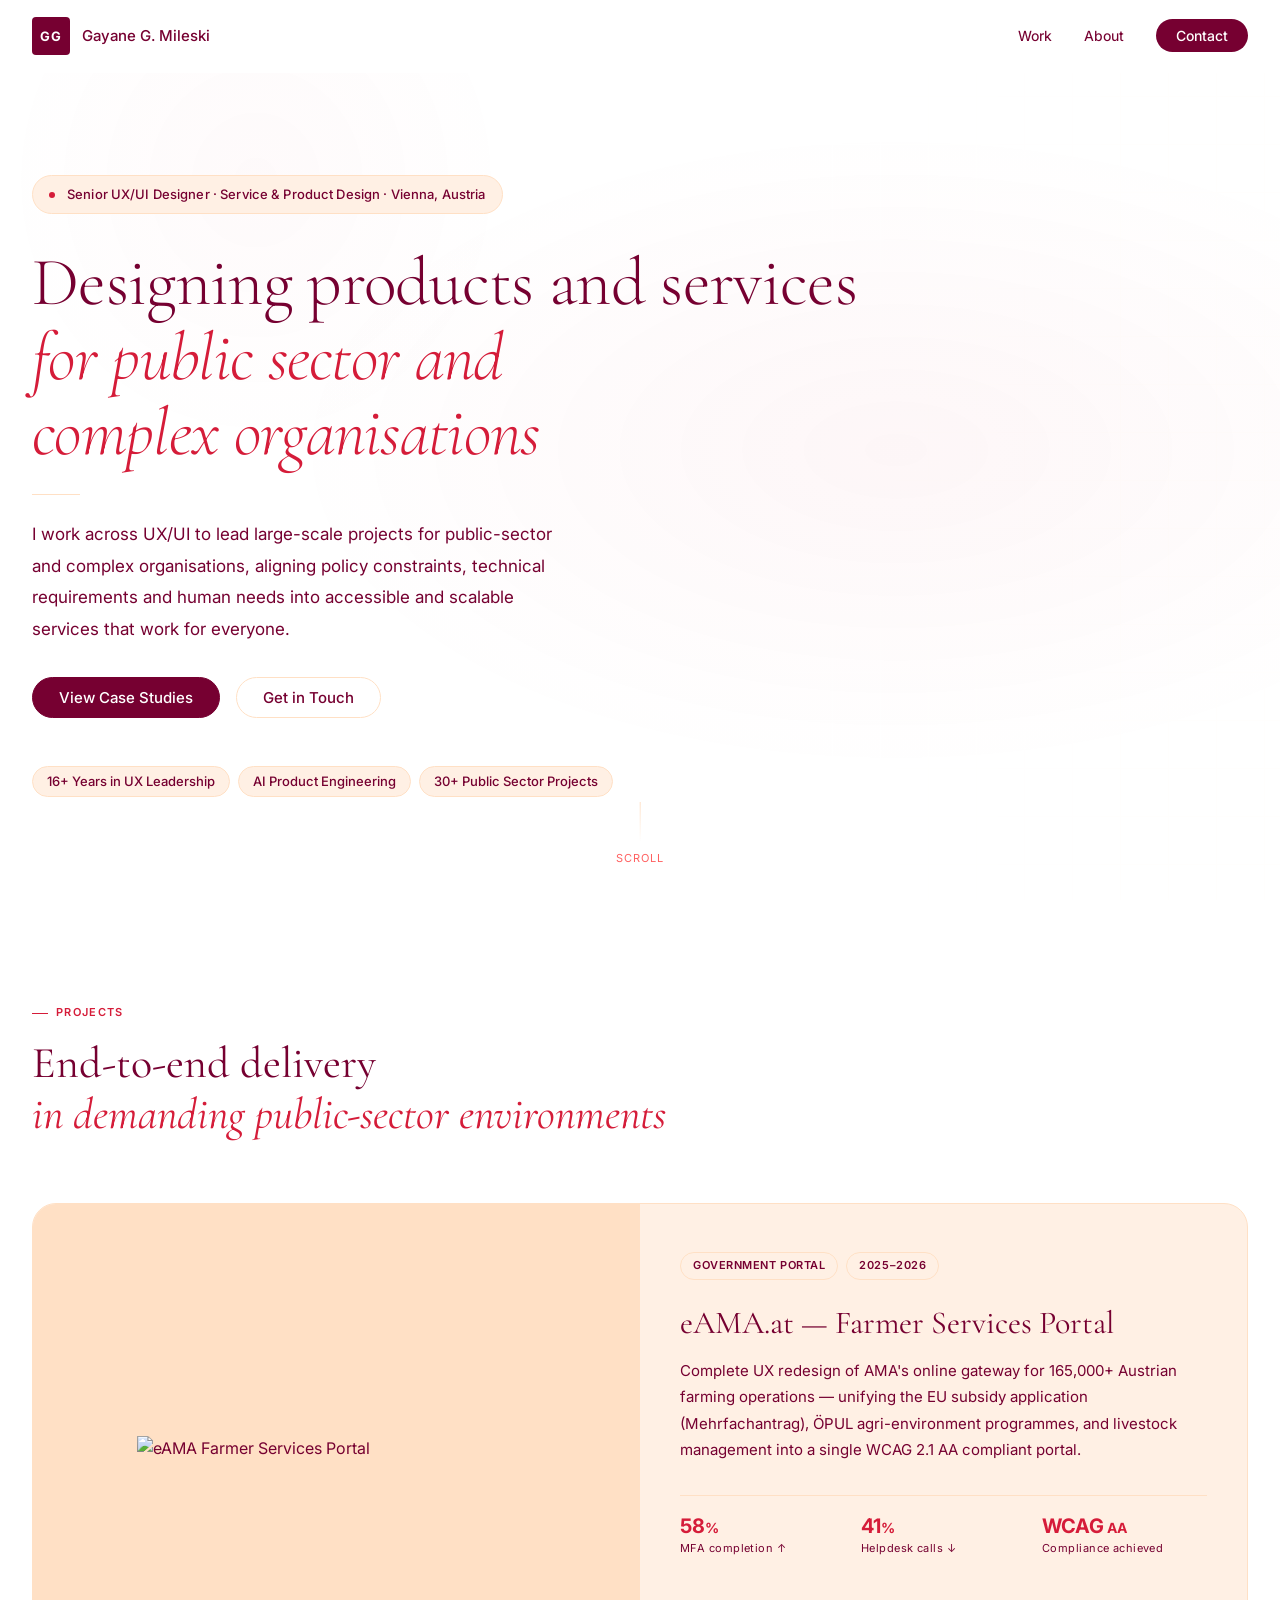
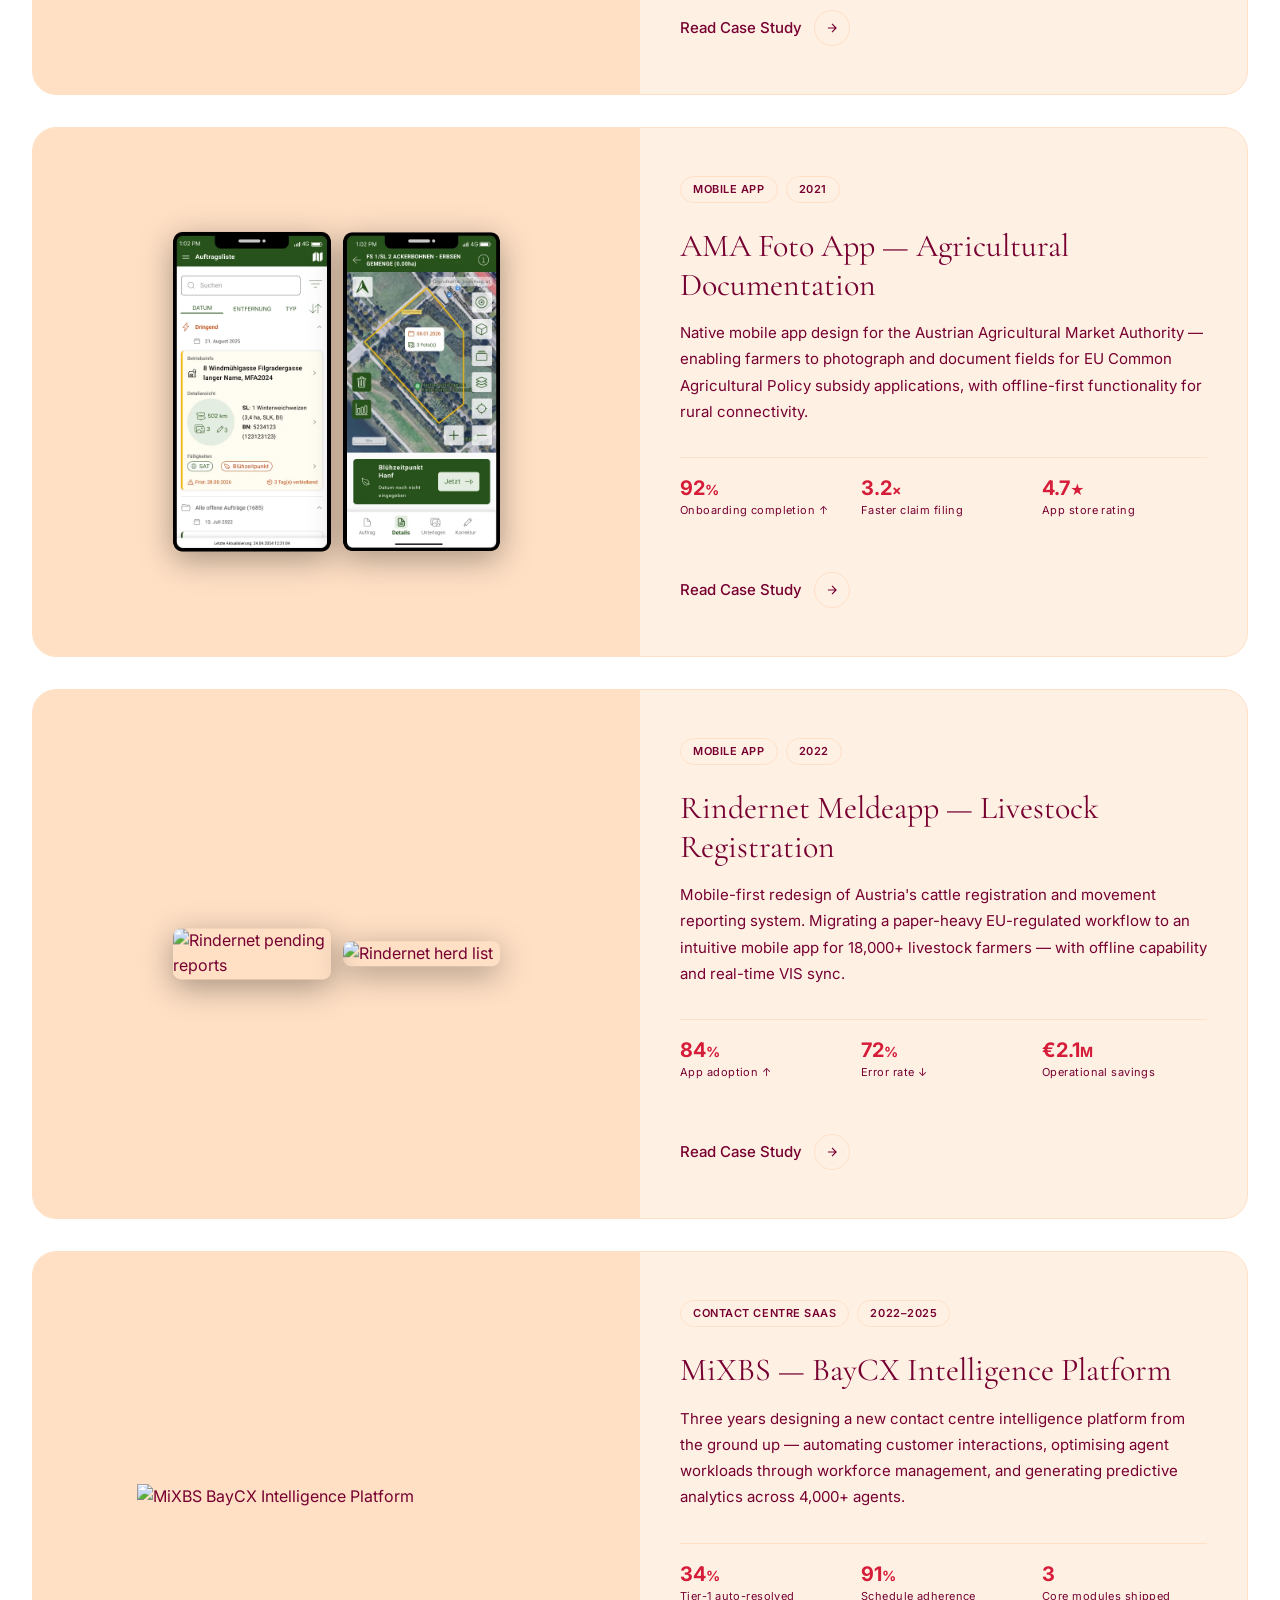
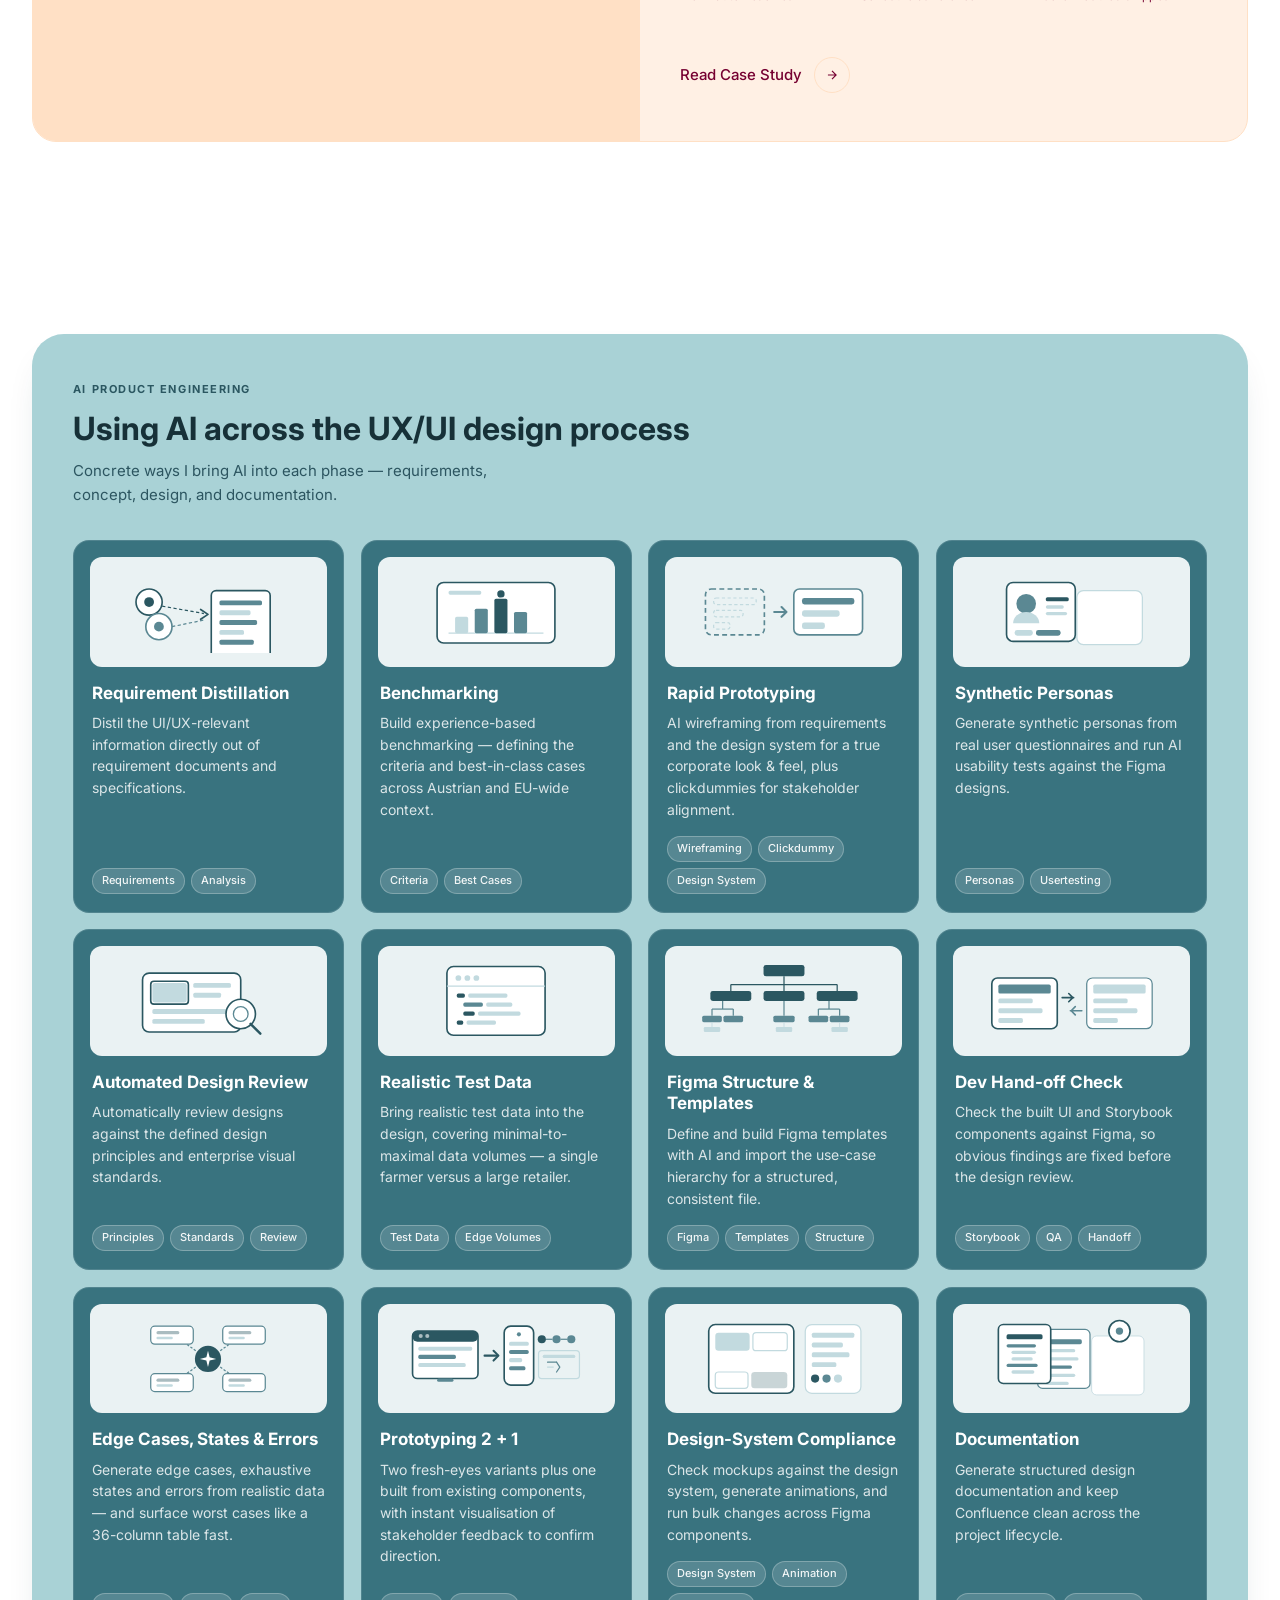
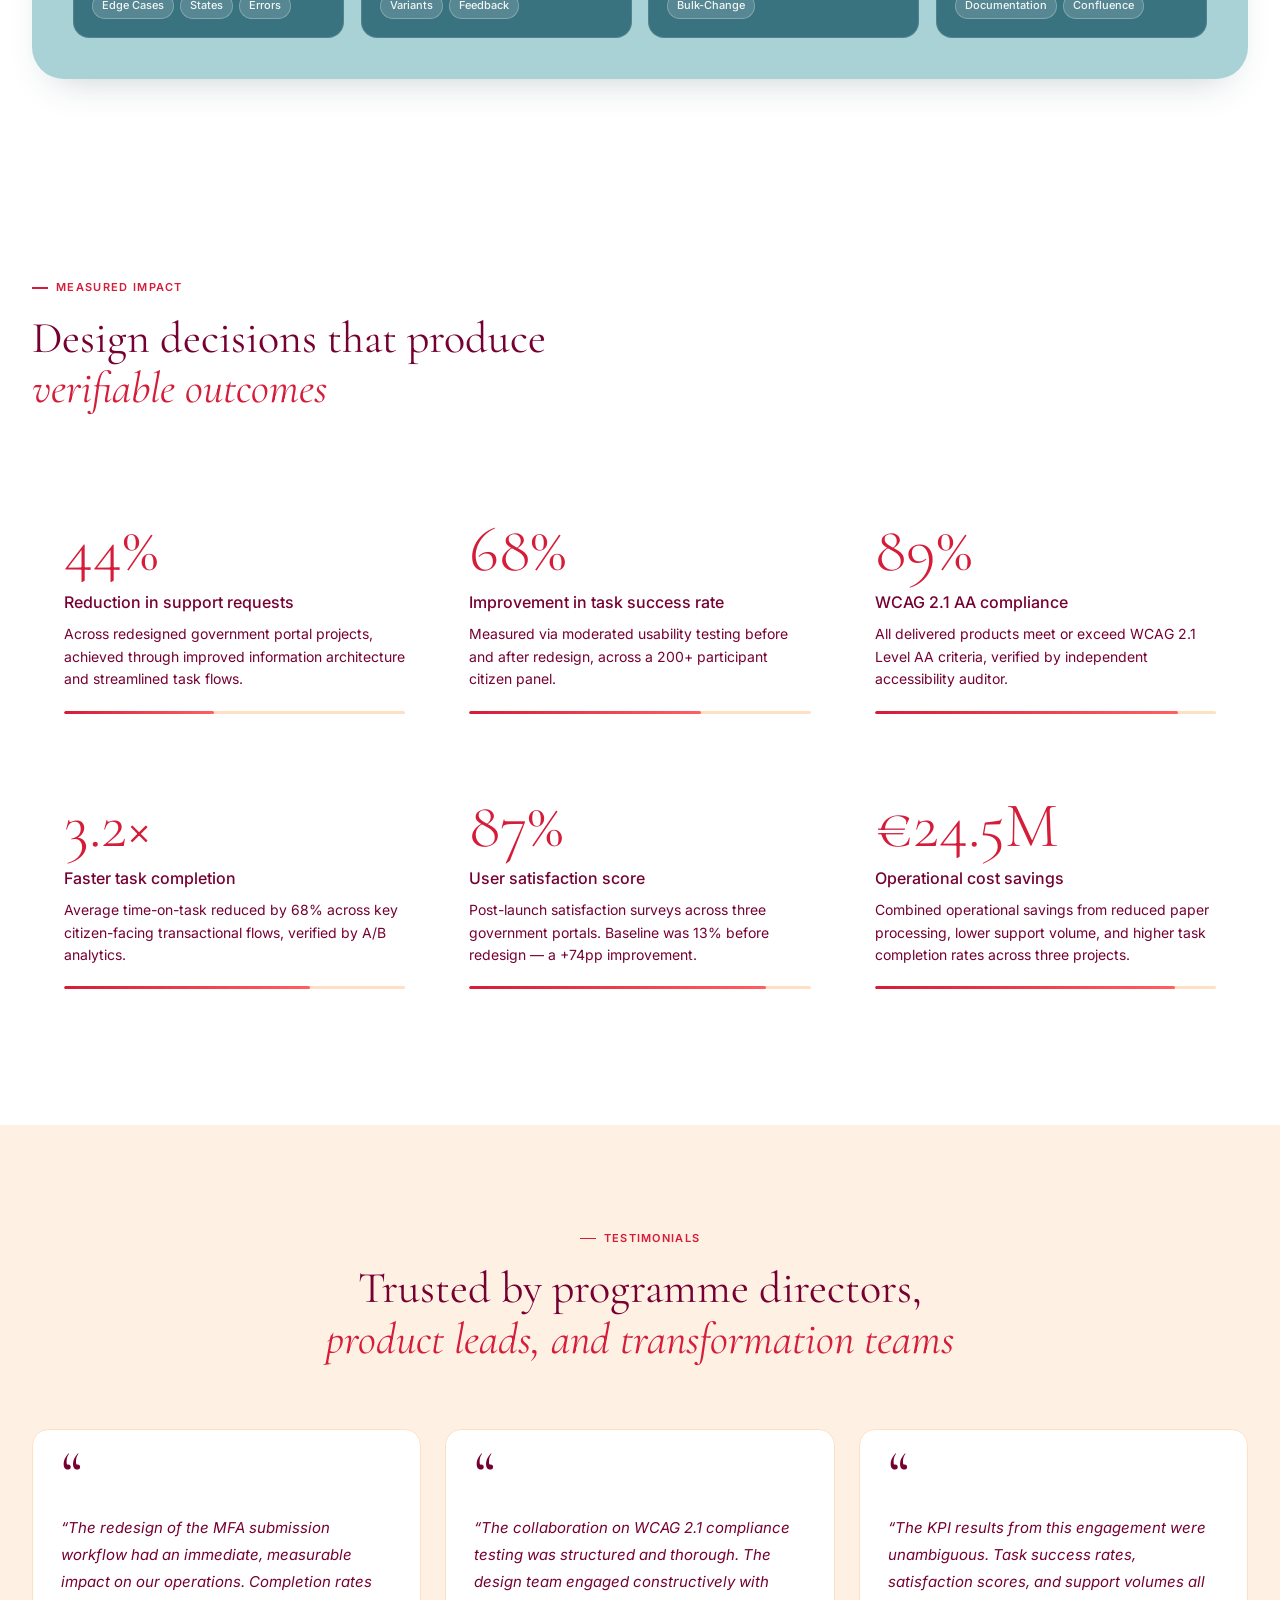
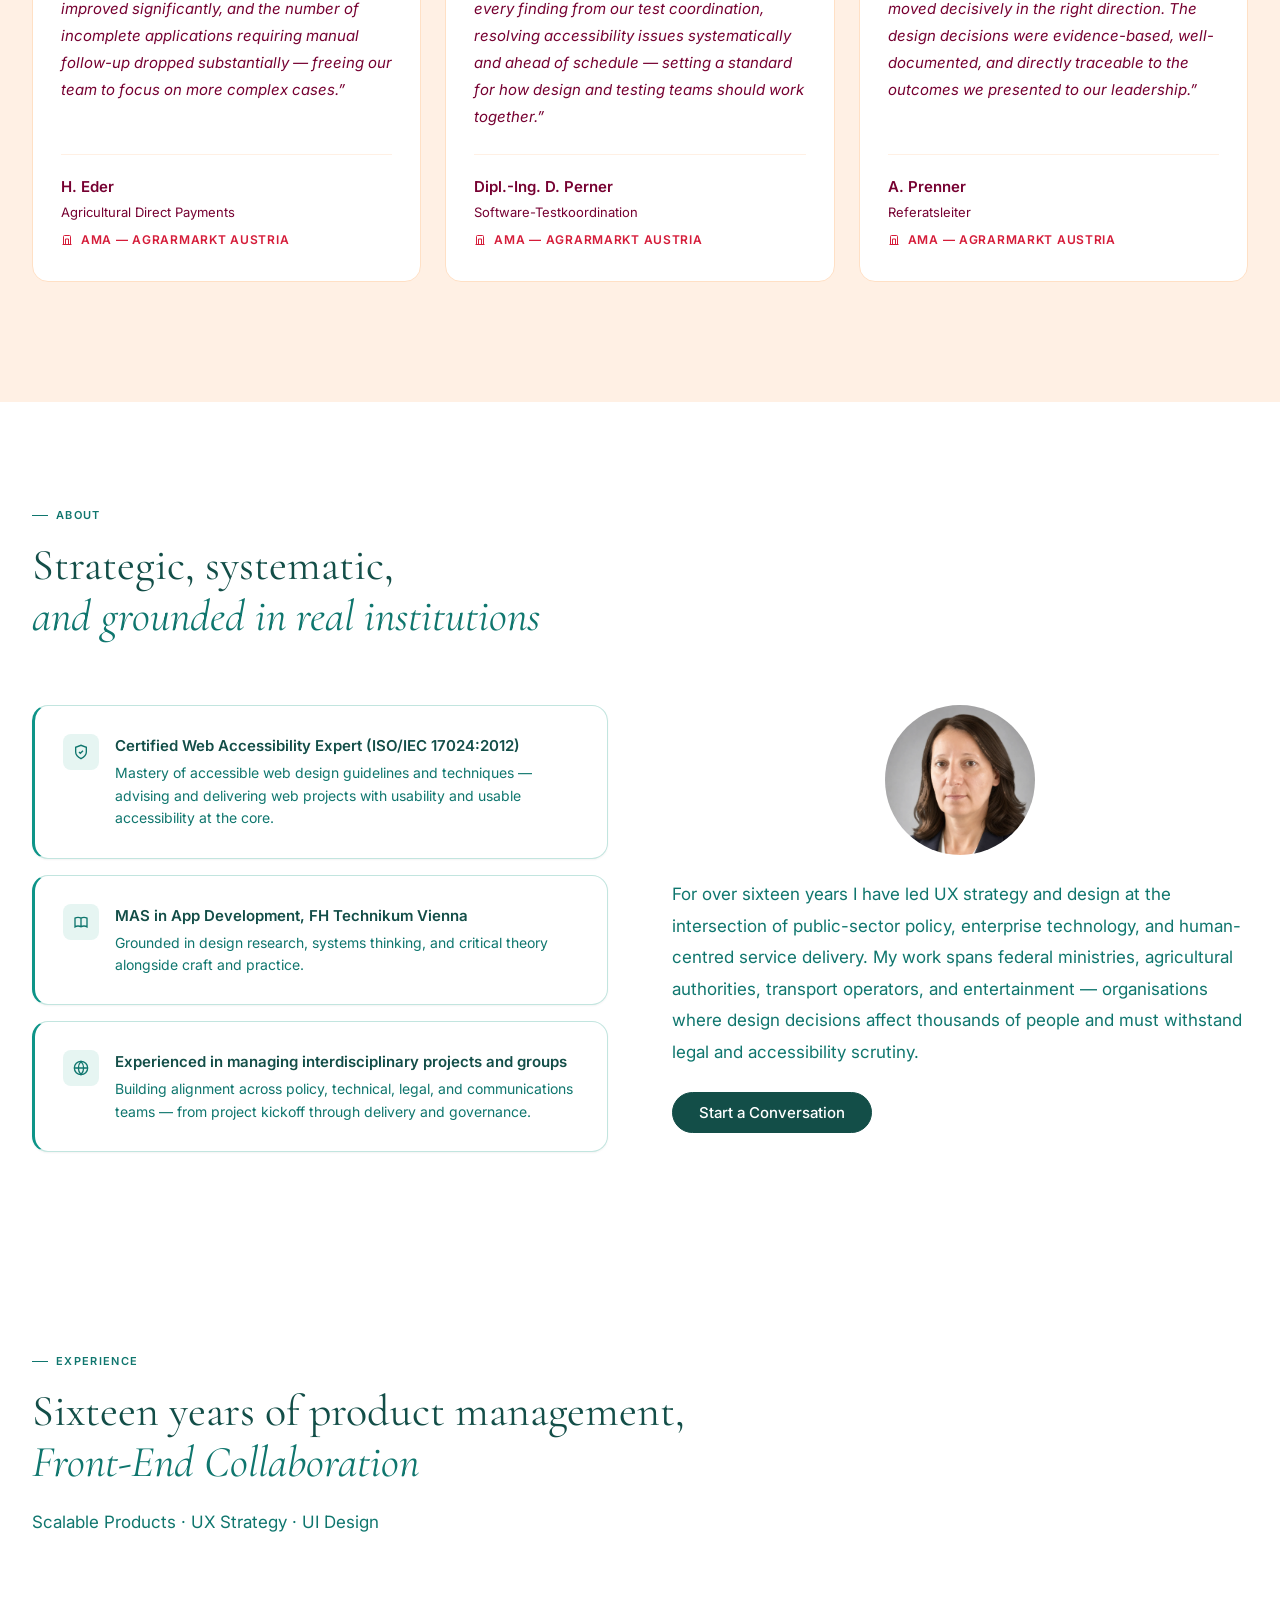
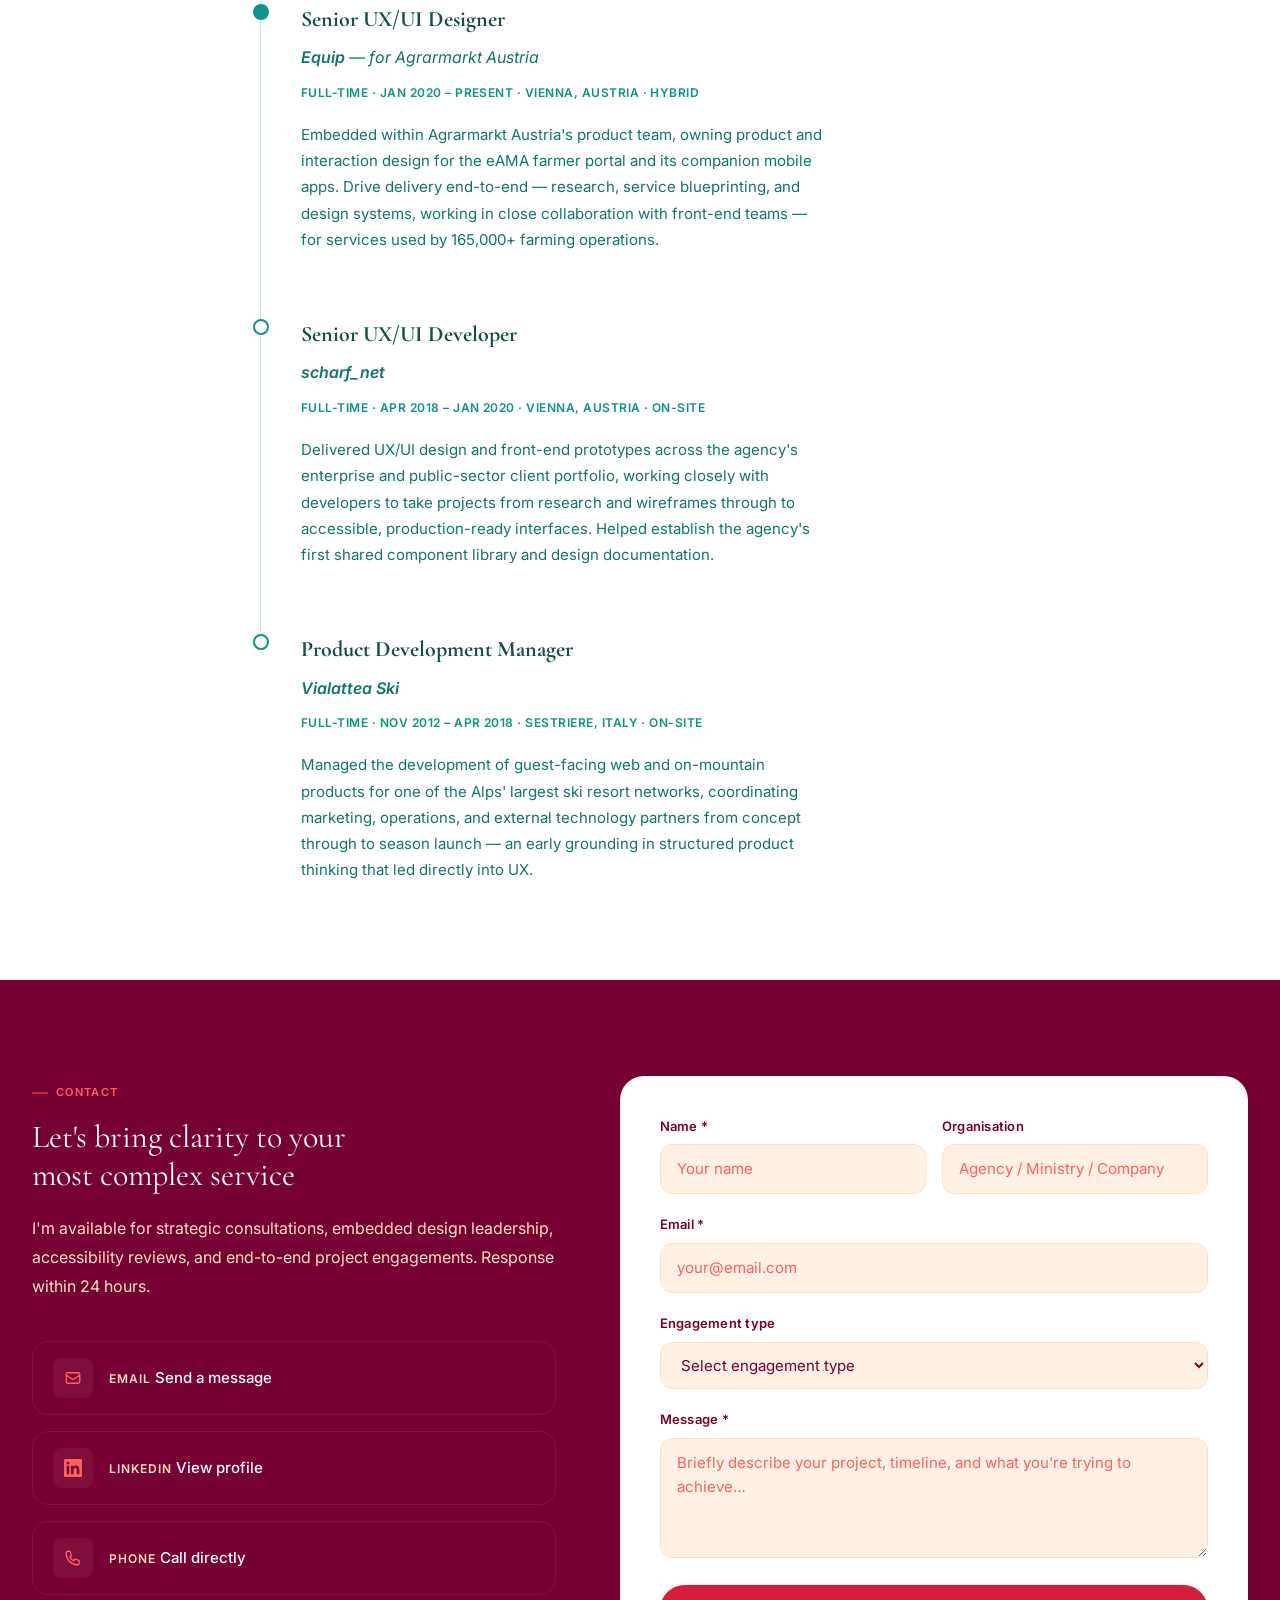
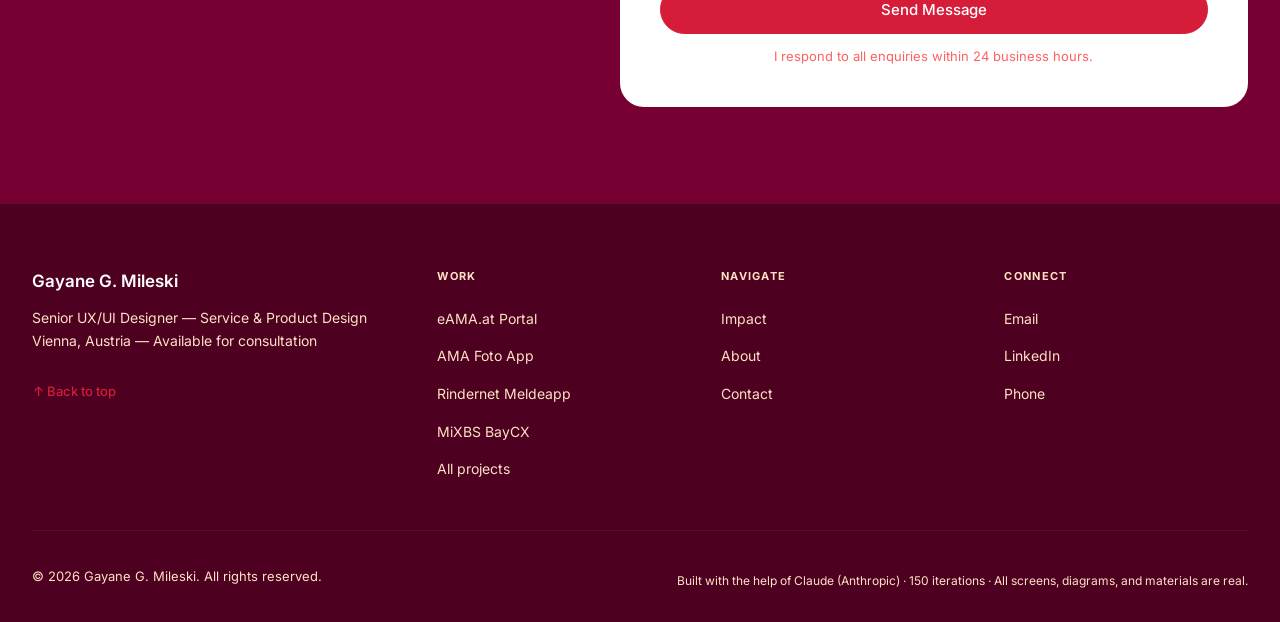
==== index.html @ 4d739846 "index: lighten the AI panel background to a light teal Change the AI panel background from the dark " ====
<!DOCTYPE html>
<html lang="en">
<head>
  <meta charset="UTF-8">
  <meta name="viewport" content="width=device-width, initial-scale=1.0">
  <meta name="description" content="Senior UX/UI Design Lead specialising in government service modernisation, enterprise UX strategy, and accessible public-sector services. Based in Vienna, Austria.">
  <meta name="theme-color" content="#D51C39">
  <title>Gayane G. Mileski — UX/UI Design Lead</title>

  <!-- Open Graph -->
  <meta property="og:title" content="Gayane G. Mileski — UX/UI Design Lead">
  <meta property="og:description" content="Designing products and services for public sector and complex organisations.">
  <meta property="og:type" content="website">

  <!-- Fonts -->
  <link rel="preconnect" href="https://fonts.googleapis.com">
  <link rel="preconnect" href="https://fonts.gstatic.com" crossorigin>
  <link href="https://fonts.googleapis.com/css2?family=Cormorant+Garamond:ital,wght@0,300;0,400;0,500;1,300;1,400&family=Inter:wght@300;400;500;600;700&display=swap" rel="stylesheet">

  <link rel="icon" type="image/svg+xml" href="favicon.svg">
  <link rel="stylesheet" href="css/styles.css">
  <style>
    /* ===== AI Product Engineering — flat panel (light teal) ===== */
    .aipe-panel { position:relative; border-radius:32px; padding:clamp(24px,3.2vw,44px); color:#173138; overflow:hidden;
      background:#a9d2d6; box-shadow:0 18px 40px -22px rgba(28,61,69,0.3); }

    .aipe-panel-head { display:flex; align-items:flex-start; justify-content:space-between; gap:var(--s-6); flex-wrap:wrap; margin-bottom:clamp(22px,2.6vw,34px); }
    .aipe-panel-eyebrow { display:inline-block; font-size:0.6875rem; font-weight:700; letter-spacing:0.14em; text-transform:uppercase; color:#2b5761; margin-bottom:var(--s-3); }
    .aipe-panel-title { font-family:var(--font-body); font-size:clamp(1.5rem,2.6vw,2rem); font-weight:700; line-height:1.12; color:#173138; margin:0; }
    .aipe-panel-sub { font-size:0.9375rem; color:#2c5560; margin-top:var(--s-3); max-width:48ch; }

    .aipe-tasks { display:grid; grid-template-columns:repeat(4,1fr); gap:clamp(13px,1.3vw,18px); }
    .aipe-task { display:flex; flex-direction:column; border-radius:16px; background:#39737f; border:1px solid rgba(255,255,255,0.12); transition:background var(--t-base); }
    .aipe-task:hover { background:#3f7e8b; }
    .aipe-task-illus { margin:16px 16px 0; border-radius:12px; padding:14px 16px; display:flex; align-items:center; justify-content:center; background:#eaf2f3; }
    .aipe-task-illus svg { display:block; width:100%; max-width:180px; height:auto; }
    .aipe-task-body { display:flex; flex-direction:column; flex:1; padding:16px 18px 18px; }
    .aipe-task-title { font-size:1.0625rem; font-weight:700; color:#fff; line-height:1.25; margin:0 0 var(--s-2); }
    .aipe-task-copy { font-size:0.875rem; line-height:1.55; color:rgba(255,255,255,0.82); margin:0 0 var(--s-4); }
    .aipe-task-tags { display:flex; flex-wrap:wrap; gap:6px; margin-top:auto; }
    .aipe-task-tags span { font-size:0.6875rem; font-weight:500; color:rgba(255,255,255,0.92); background:rgba(255,255,255,0.15); border:1px solid rgba(255,255,255,0.25); padding:3px 9px; border-radius:999px; }
    @media (max-width:1024px) { .aipe-tasks { grid-template-columns:repeat(2,1fr); } }
    @media (max-width:560px)  { .aipe-tasks { grid-template-columns:1fr; } .aipe-panel-progress { width:100%; } }
  </style>
</head>
<body>
  <a href="#main-content" class="skip-link">Skip to main content</a>

  <!-- =====================================================================
       NAVIGATION
  ====================================================================== -->
  <header class="site-header" id="top">
    <nav class="nav container" aria-label="Primary navigation">
      <a href="index.html" class="nav-brand" aria-label="Gayane G. Mileski — Home">
        <span class="nav-monogram" aria-hidden="true">GG</span>
        <span class="nav-name">Gayane G. Mileski</span>
      </a>

      <button class="nav-toggle" aria-expanded="false" aria-controls="nav-menu" aria-label="Open navigation">
        <span></span><span></span><span></span>
      </button>

      <ul class="nav-menu" id="nav-menu" role="list">
        <li><a href="#work"       class="nav-link">Work</a></li>
        <li><a href="#about"      class="nav-link">About</a></li>
        <li><a href="#contact"    class="nav-link nav-cta">Contact</a></li>
      </ul>
    </nav>
  </header>

  <main id="main-content">

  <!-- =====================================================================
       HERO
  ====================================================================== -->
  <section class="hero" id="hero" aria-label="Introduction">
    <div class="container">
      <div class="hero-grid">

        <!-- Text -->
        <div class="hero-content">
          <div class="hero-eyebrow" data-reveal>
            <span class="hero-eyebrow-dot" aria-hidden="true"></span>
            <span class="hero-eyebrow-text">Senior UX/UI Designer · Service &amp; Product Design<span class="hero-eyebrow-location"> · Vienna, Austria</span></span>
          </div>

          <h1 class="hero-title" data-reveal data-reveal-delay="1">
            Designing products and services<br>
            <em>for public sector and<br>complex organisations</em>
          </h1>

          <div class="hero-divider" data-reveal data-reveal-delay="2"></div>

          <p class="hero-description" data-reveal data-reveal-delay="2">
            I work across UX/UI to lead large-scale projects for public-sector and complex organisations, aligning policy constraints, technical requirements and human needs into accessible and scalable services that work for everyone.
          </p>

          <div class="hero-actions" data-reveal data-reveal-delay="3">
            <a href="#work"    class="btn btn-primary">View Case Studies</a>
            <a href="#contact" class="btn btn-outline">Get in Touch</a>
          </div>

          <div style="display:flex; flex-wrap:wrap; gap:var(--s-2); margin-top:var(--s-5);" data-reveal data-reveal-delay="4">
            <span style="padding:4px 14px; background:var(--gray-100); color:var(--gray-600); border-radius:var(--r-full); font-size:0.8125rem; font-weight:500; border:1px solid var(--gray-200);">16+ Years in UX Leadership</span>
            <span style="padding:4px 14px; background:var(--gray-100); color:var(--gray-600); border-radius:var(--r-full); font-size:0.8125rem; font-weight:500; border:1px solid var(--gray-200);">AI Product Engineering</span>
            <span style="padding:4px 14px; background:var(--gray-100); color:var(--gray-600); border-radius:var(--r-full); font-size:0.8125rem; font-weight:500; border:1px solid var(--gray-200);">30+ Public Sector Projects</span>
          </div>

        </div>

      </div><!-- .hero-grid -->
    </div><!-- .container -->

    <div class="scroll-indicator" aria-hidden="true">
      <div class="scroll-indicator-line"></div>
      <span>Scroll</span>
    </div>
  </section>


  <!-- =====================================================================
       WORK / CASE STUDIES
  ====================================================================== -->
  <section class="section" id="work" aria-labelledby="work-heading">
    <div class="container">
      <header class="section-header" data-reveal>
        <span class="section-label">Projects</span>
        <h2 class="section-title" id="work-heading">
          End-to-end delivery<br><em>in demanding public-sector environments</em>
        </h2>

      </header>

      <div class="work-grid">

        <!-- Card 1 — eAMA -->
        <a href="case-studies/eama.html" class="work-card" data-reveal aria-label="eAMA.at — Farmer Services Portal Redesign. Read case study.">
          <div class="work-card-visual" style="overflow:hidden; position:relative; display:flex; align-items:center; justify-content:center;">
            <img src="images/eama.png" alt="eAMA Farmer Services Portal" style="width:400px; max-width:90%; display:block;">
          </div>
          <div class="work-card-content">
            <div class="work-card-tags">
              <span class="tag">Government Portal</span>
              <span class="tag">2025–2026</span>
            </div>
            <h3 class="work-card-title">eAMA.at — Farmer Services Portal</h3>
            <p class="work-card-desc">Complete UX redesign of AMA's online gateway for 165,000+ Austrian farming operations — unifying the EU subsidy application (Mehrfachantrag), ÖPUL agri-environment programmes, and livestock management into a single WCAG 2.1 AA compliant portal.</p>
            <div class="work-card-meta">
              <div class="work-meta-item">
                <div class="work-meta-value">58<span style="font-size:0.875rem">%</span></div>
                <div class="work-meta-label">MFA completion ↑</div>
              </div>
              <div class="work-meta-item">
                <div class="work-meta-value">41<span style="font-size:0.875rem">%</span></div>
                <div class="work-meta-label">Helpdesk calls ↓</div>
              </div>
              <div class="work-meta-item">
                <div class="work-meta-value">WCAG<span style="font-size:0.875rem"> AA</span></div>
                <div class="work-meta-label">Compliance achieved</div>
              </div>
            </div>
            <span class="btn-arrow">
              Read Case Study
              <span class="arrow-icon" aria-hidden="true">
                <svg width="14" height="14" fill="none" stroke="currentColor" stroke-width="2" viewBox="0 0 24 24"><path d="M5 12h14M12 5l7 7-7 7"/></svg>
              </span>
            </span>
          </div>
        </a>

        <!-- Card 2 — AMA Foto (reversed) -->
        <a href="case-studies/ama-foto.html" class="work-card work-card--reversed" data-reveal aria-label="AMA Foto App — Agricultural documentation app. Read case study.">
          <div class="work-card-content">
            <div class="work-card-tags">
              <span class="tag">Mobile App</span>
              <span class="tag">2021</span>
            </div>
            <h3 class="work-card-title">AMA Foto App — Agricultural Documentation</h3>
            <p class="work-card-desc">Native mobile app design for the Austrian Agricultural Market Authority — enabling farmers to photograph and document fields for EU Common Agricultural Policy subsidy applications, with offline-first functionality for rural connectivity.</p>
            <div class="work-card-meta">
              <div class="work-meta-item">
                <div class="work-meta-value">92<span style="font-size:0.875rem">%</span></div>
                <div class="work-meta-label">Onboarding completion ↑</div>
              </div>
              <div class="work-meta-item">
                <div class="work-meta-value">3.2<span style="font-size:0.875rem">×</span></div>
                <div class="work-meta-label">Faster claim filing</div>
              </div>
              <div class="work-meta-item">
                <div class="work-meta-value">4.7<span style="font-size:0.875rem">★</span></div>
                <div class="work-meta-label">App store rating</div>
              </div>
            </div>
            <span class="btn-arrow">
              Read Case Study
              <span class="arrow-icon" aria-hidden="true">
                <svg width="14" height="14" fill="none" stroke="currentColor" stroke-width="2" viewBox="0 0 24 24"><path d="M5 12h14M12 5l7 7-7 7"/></svg>
              </span>
            </span>
          </div>
          <div class="work-card-visual">
            <img src="images/case-studies/ama-foto/screen-auftrag.webp" alt="AMA Foto task queue" style="position:absolute; top:50%; right:calc(50% + 6px); transform:translateY(-50%); width:26%; display:block; border-radius:8px; box-shadow:0 8px 32px rgba(0,0,0,0.35);">
            <img src="images/case-studies/ama-foto/screen-map.webp" alt="AMA Foto parcel map" style="position:absolute; top:50%; left:calc(50% + 6px); transform:translateY(-50%); width:26%; display:block; border-radius:8px; box-shadow:0 8px 32px rgba(0,0,0,0.35);">
          </div>
        </a>

        <!-- Card 3 — Rindernet -->
        <a href="case-studies/rindernet.html" class="work-card" data-reveal aria-label="Rindernet Meldeapp — Livestock registration app. Read case study.">
          <div class="work-card-visual">
            <img src="images/case-studies/rindernet/screen-meldungen.webp" alt="Rindernet pending reports" style="position:absolute; top:50%; right:calc(50% + 6px); transform:translateY(-50%); width:26%; display:block; border-radius:8px; box-shadow:0 8px 32px rgba(0,0,0,0.35);">
            <img src="images/case-studies/rindernet/screen-rinderbestand.webp" alt="Rindernet herd list" style="position:absolute; top:50%; left:calc(50% + 6px); transform:translateY(-50%); width:26%; display:block; border-radius:8px; box-shadow:0 8px 32px rgba(0,0,0,0.35);">
          </div>
          <div class="work-card-content">
            <div class="work-card-tags">
              <span class="tag">Mobile App</span>
              <span class="tag">2022</span>
            </div>
            <h3 class="work-card-title">Rindernet Meldeapp — Livestock Registration</h3>
            <p class="work-card-desc">Mobile-first redesign of Austria's cattle registration and movement reporting system. Migrating a paper-heavy EU-regulated workflow to an intuitive mobile app for 18,000+ livestock farmers — with offline capability and real-time VIS sync.</p>
            <div class="work-card-meta">
              <div class="work-meta-item">
                <div class="work-meta-value">84<span style="font-size:0.875rem">%</span></div>
                <div class="work-meta-label">App adoption ↑</div>
              </div>
              <div class="work-meta-item">
                <div class="work-meta-value">72<span style="font-size:0.875rem">%</span></div>
                <div class="work-meta-label">Error rate ↓</div>
              </div>
              <div class="work-meta-item">
                <div class="work-meta-value">€2.1<span style="font-size:0.875rem">M</span></div>
                <div class="work-meta-label">Operational savings</div>
              </div>
            </div>
            <span class="btn-arrow">
              Read Case Study
              <span class="arrow-icon" aria-hidden="true">
                <svg width="14" height="14" fill="none" stroke="currentColor" stroke-width="2" viewBox="0 0 24 24"><path d="M5 12h14M12 5l7 7-7 7"/></svg>
              </span>
            </span>
          </div>
        </a>

        <!-- Card 4 — MiXBS -->
        <a href="case-studies/mixbs.html" class="work-card work-card--reversed" data-reveal aria-label="MiXBS — BayCX Intelligence Platform. Read case study.">
          <div class="work-card-content">
            <div class="work-card-tags">
              <span class="tag">Contact Centre SaaS</span>
              <span class="tag">2022–2025</span>
            </div>
            <h3 class="work-card-title">MiXBS — BayCX Intelligence Platform</h3>
            <p class="work-card-desc">Three years designing a new contact centre intelligence platform from the ground up — automating customer interactions, optimising agent workloads through workforce management, and generating predictive analytics across 4,000+ agents.</p>
            <div class="work-card-meta">
              <div class="work-meta-item">
                <div class="work-meta-value">34<span style="font-size:0.875rem">%</span></div>
                <div class="work-meta-label">Tier-1 auto-resolved</div>
              </div>
              <div class="work-meta-item">
                <div class="work-meta-value">91<span style="font-size:0.875rem">%</span></div>
                <div class="work-meta-label">Schedule adherence</div>
              </div>
              <div class="work-meta-item">
                <div class="work-meta-value">3</div>
                <div class="work-meta-label">Core modules shipped</div>
              </div>
            </div>
            <span class="btn-arrow">
              Read Case Study
              <span class="arrow-icon" aria-hidden="true">
                <svg width="14" height="14" fill="none" stroke="currentColor" stroke-width="2" viewBox="0 0 24 24"><path d="M5 12h14M12 5l7 7-7 7"/></svg>
              </span>
            </span>
          </div>
          <div class="work-card-visual" style="overflow:hidden; position:relative; display:flex; align-items:center; justify-content:center;">
            <img src="images/mb.png" alt="MiXBS BayCX Intelligence Platform" style="width:400px; max-width:90%; display:block;">
          </div>
        </a>

      </div><!-- .work-grid -->


    </div>
  </section>


  <!-- =====================================================================
       AI PRODUCT ENGINEERING
  ====================================================================== -->
  <section class="section" id="ai-engineering" aria-labelledby="ai-engineering-heading">
    <div class="container">
      <div class="aipe-panel" data-reveal>

        <div class="aipe-panel-head">
          <div class="aipe-panel-heading">
            <span class="aipe-panel-eyebrow">AI Product Engineering</span>
            <h2 class="aipe-panel-title" id="ai-engineering-heading">Using AI across the UX/UI design process</h2>
            <p class="aipe-panel-sub">Concrete ways I bring AI into each phase — requirements, concept, design, and documentation.</p>
          </div>
        </div>

        <div class="aipe-tasks">

        <article class="aipe-task">
          <div class="aipe-task-illus"><svg viewBox="0 0 220 100" fill="none" xmlns="http://www.w3.org/2000/svg" aria-hidden="true"><g><circle cx="38" cy="38" r="16" stroke="#2b5761" stroke-width="2" fill="white"/>
              <circle cx="38" cy="38" r="6" fill="#2b5761"/>
              <circle cx="50" cy="68" r="16" stroke="#5b8893" stroke-width="2" fill="white"/>
              <circle cx="50" cy="68" r="6" fill="#5b8893"/>
              <line x1="54" y1="43" x2="105" y2="52" stroke="#2b5761" stroke-width="1.5" stroke-dasharray="4 3"/>
              <line x1="66" y1="68" x2="105" y2="60" stroke="#5b8893" stroke-width="1.5" stroke-dasharray="4 3"/>
              <path d="M101 47 L110 53 L101 59" stroke="#2b5761" stroke-width="2" stroke-linecap="round" stroke-linejoin="round" fill="none"/>
              <rect x="114" y="24" width="72" height="82" rx="6" stroke="#2b5761" stroke-width="2" fill="white"/>
              <rect x="124" y="36" width="52" height="6" rx="2" fill="#5b8893"/>
              <rect x="124" y="48" width="38" height="6" rx="2" fill="#c2dadf"/>
              <rect x="124" y="60" width="46" height="6" rx="2" fill="#5b8893"/>
              <rect x="124" y="72" width="30" height="6" rx="2" fill="#c2dadf"/>
              <rect x="124" y="84" width="42" height="6" rx="2" fill="#5b8893"/></g></svg></div>
          <div class="aipe-task-body">
            <h3 class="aipe-task-title">Requirement Distillation</h3>
            <p class="aipe-task-copy">Distil the UI/UX-relevant information directly out of requirement documents and specifications.</p>
            <div class="aipe-task-tags"><span>Requirements</span><span>Analysis</span></div>
          </div>
        </article>

        <article class="aipe-task">
          <div class="aipe-task-illus"><svg viewBox="0 0 220 100" fill="none" xmlns="http://www.w3.org/2000/svg" aria-hidden="true"><g><rect x="38" y="14" width="144" height="74" rx="8" stroke="#2b5761" stroke-width="2" fill="white"/><rect x="52" y="24" width="40" height="5" rx="2" fill="#c2dadf"/><line x1="52" y1="76" x2="168" y2="76" stroke="#c2dadf" stroke-width="1.5"/><rect x="60" y="56" width="16" height="20" rx="2" fill="#c2dadf"/><rect x="84" y="46" width="16" height="30" rx="2" fill="#5b8893"/><rect x="108" y="34" width="16" height="42" rx="2" fill="#2b5761"/><rect x="132" y="50" width="16" height="26" rx="2" fill="#5b8893"/><circle cx="116" cy="28" r="4.5" fill="#2b5761"/></g></svg></div>
          <div class="aipe-task-body">
            <h3 class="aipe-task-title">Benchmarking</h3>
            <p class="aipe-task-copy">Build experience-based benchmarking — defining the criteria and best-in-class cases across Austrian and EU-wide context.</p>
            <div class="aipe-task-tags"><span>Criteria</span><span>Best Cases</span></div>
          </div>
        </article>

        <article class="aipe-task">
          <div class="aipe-task-illus"><svg viewBox="0 0 220 100" fill="none" xmlns="http://www.w3.org/2000/svg" aria-hidden="true"><g><rect x="14" y="22" width="72" height="56" rx="7" stroke="#5b8893" stroke-width="2" stroke-dasharray="6 4" fill="none"/>
              <rect x="24" y="33" width="52" height="8" rx="3" stroke="#c2dadf" stroke-width="1.5" stroke-dasharray="4 3" fill="none"/>
              <rect x="24" y="48" width="36" height="8" rx="3" stroke="#c2dadf" stroke-width="1.5" stroke-dasharray="4 3" fill="none"/>
              <rect x="24" y="63" width="20" height="8" rx="3" stroke="#c2dadf" stroke-width="1.5" stroke-dasharray="4 3" fill="none"/>
              <path d="M98 50 L112 50" stroke="#5b8893" stroke-width="2.5" stroke-linecap="round"/>
              <path d="M107 44 L113 50 L107 56" stroke="#5b8893" stroke-width="2.5" stroke-linecap="round" stroke-linejoin="round"/>
              <rect x="122" y="22" width="84" height="56" rx="7" fill="#FFFFFF" stroke="#5b8893" stroke-width="2"/>
              <rect x="132" y="33" width="64" height="8" rx="3" fill="#5b8893"/>
              <rect x="132" y="48" width="46" height="8" rx="3" fill="#c2dadf"/>
              <rect x="132" y="63" width="28" height="8" rx="3" fill="#c2dadf"/></g></svg></div>
          <div class="aipe-task-body">
            <h3 class="aipe-task-title">Rapid Prototyping</h3>
            <p class="aipe-task-copy">AI wireframing from requirements and the design system for a true corporate look &amp; feel, plus clickdummies for stakeholder alignment.</p>
            <div class="aipe-task-tags"><span>Wireframing</span><span>Clickdummy</span><span>Design System</span></div>
          </div>
        </article>

        <article class="aipe-task">
          <div class="aipe-task-illus"><svg viewBox="0 0 220 100" fill="none" xmlns="http://www.w3.org/2000/svg" aria-hidden="true"><g><rect x="116" y="24" width="80" height="66" rx="8" stroke="#c2dadf" stroke-width="1.5" fill="white"/><rect x="30" y="14" width="84" height="72" rx="8" stroke="#2b5761" stroke-width="2" fill="white"/><circle cx="54" cy="40" r="12" fill="#5b8893"/><path d="M38 64 a16 14 0 0 1 32 0 Z" fill="#c2dadf"/><rect x="78" y="32" width="28" height="5" rx="2" fill="#2b5761"/><rect x="78" y="42" width="22" height="4" rx="2" fill="#c2dadf"/><rect x="78" y="50" width="26" height="4" rx="2" fill="#c2dadf"/><rect x="40" y="72" width="22" height="7" rx="3" fill="#c2dadf"/><rect x="66" y="72" width="30" height="7" rx="3" fill="#5b8893"/></g></svg></div>
          <div class="aipe-task-body">
            <h3 class="aipe-task-title">Synthetic Personas</h3>
            <p class="aipe-task-copy">Generate synthetic personas from real user questionnaires and run AI usability tests against the Figma designs.</p>
            <div class="aipe-task-tags"><span>Personas</span><span>Usertesting</span></div>
          </div>
        </article>

        <article class="aipe-task">
          <div class="aipe-task-illus"><svg viewBox="0 0 220 100" fill="none" xmlns="http://www.w3.org/2000/svg" aria-hidden="true"><g><rect x="30" y="16" width="120" height="72" rx="8" stroke="#2b5761" stroke-width="2" fill="white"/><rect x="42" y="28" width="42" height="24" rx="3" fill="#c2dadf"/><rect x="92" y="28" width="46" height="6" rx="2" fill="#c2dadf"/><rect x="92" y="40" width="34" height="6" rx="2" fill="#c2dadf"/><rect x="42" y="60" width="96" height="6" rx="2" fill="#c2dadf"/><rect x="42" y="72" width="64" height="6" rx="2" fill="#c2dadf"/><rect x="40" y="26" width="46" height="28" rx="4" stroke="#2b5761" stroke-width="2" fill="none"/><circle cx="150" cy="66" r="18" fill="white" stroke="#2b5761" stroke-width="2"/><circle cx="150" cy="66" r="9" stroke="#5b8893" stroke-width="1.6" fill="none"/><line x1="162" y1="78" x2="174" y2="90" stroke="#2b5761" stroke-width="3" stroke-linecap="round"/></g></svg></div>
          <div class="aipe-task-body">
            <h3 class="aipe-task-title">Automated Design Review</h3>
            <p class="aipe-task-copy">Automatically review designs against the defined design principles and enterprise visual standards.</p>
            <div class="aipe-task-tags"><span>Principles</span><span>Standards</span><span>Review</span></div>
          </div>
        </article>

        <article class="aipe-task">
          <div class="aipe-task-illus"><svg viewBox="0 0 220 100" fill="none" xmlns="http://www.w3.org/2000/svg" aria-hidden="true"><g><rect x="50" y="8" width="120" height="84" rx="8" stroke="#2b5761" stroke-width="2" fill="white"/>
              <circle cx="64" cy="22" r="3.5" fill="#c2dadf"/><circle cx="75" cy="22" r="3.5" fill="#c2dadf"/><circle cx="86" cy="22" r="3.5" fill="#c2dadf"/>
              <line x1="50" y1="32" x2="170" y2="32" stroke="#c2dadf" stroke-width="1.5"/>
              <rect x="62" y="41" width="10" height="5" rx="2" fill="#2b5761"/>
              <rect x="76" y="41" width="48" height="5" rx="2" fill="#c2dadf"/>
              <rect x="70" y="52" width="24" height="5" rx="2" fill="#5b8893"/>
              <rect x="98" y="52" width="32" height="5" rx="2" fill="#c2dadf"/>
              <rect x="70" y="63" width="14" height="5" rx="2" fill="#2b5761"/>
              <rect x="88" y="63" width="52" height="5" rx="2" fill="#c2dadf"/>
              <rect x="62" y="74" width="8" height="5" rx="2" fill="#2b5761"/>
              <rect x="74" y="74" width="36" height="5" rx="2" fill="#c2dadf"/></g></svg></div>
          <div class="aipe-task-body">
            <h3 class="aipe-task-title">Realistic Test Data</h3>
            <p class="aipe-task-copy">Bring realistic test data into the design, covering minimal-to-maximal data volumes — a single farmer versus a large retailer.</p>
            <div class="aipe-task-tags"><span>Test Data</span><span>Edge Volumes</span></div>
          </div>
        </article>

        <article class="aipe-task">
          <div class="aipe-task-illus"><svg viewBox="0 0 220 100" fill="none" xmlns="http://www.w3.org/2000/svg" aria-hidden="true"><g><rect x="85" y="6" width="50" height="14" rx="3" fill="#2b5761"/>
              <line x1="110" y1="20" x2="110" y2="30" stroke="#2b5761" stroke-width="1.5"/>
              <line x1="45" y1="30" x2="175" y2="30" stroke="#2b5761" stroke-width="1.5"/>
              <line x1="45" y1="30" x2="45" y2="38" stroke="#2b5761" stroke-width="1.5"/>
              <line x1="110" y1="30" x2="110" y2="38" stroke="#2b5761" stroke-width="1.5"/>
              <line x1="175" y1="30" x2="175" y2="38" stroke="#2b5761" stroke-width="1.5"/>
              <rect x="20" y="38" width="50" height="12" rx="3" fill="#2b5761"/>
              <rect x="85" y="38" width="50" height="12" rx="3" fill="#2b5761"/>
              <rect x="150" y="38" width="50" height="12" rx="3" fill="#2b5761"/>
              <line x1="35" y1="50" x2="35" y2="60" stroke="#5b8893" stroke-width="1.5"/>
              <line x1="22" y1="60" x2="48" y2="60" stroke="#5b8893" stroke-width="1.5"/>
              <line x1="22" y1="60" x2="22" y2="68" stroke="#5b8893" stroke-width="1.5"/>
              <line x1="48" y1="60" x2="48" y2="68" stroke="#5b8893" stroke-width="1.5"/>
              <line x1="110" y1="50" x2="110" y2="68" stroke="#5b8893" stroke-width="1.5"/>
              <line x1="165" y1="50" x2="165" y2="60" stroke="#5b8893" stroke-width="1.5"/>
              <line x1="152" y1="60" x2="178" y2="60" stroke="#5b8893" stroke-width="1.5"/>
              <line x1="152" y1="60" x2="152" y2="68" stroke="#5b8893" stroke-width="1.5"/>
              <line x1="178" y1="60" x2="178" y2="68" stroke="#5b8893" stroke-width="1.5"/>
              <rect x="10" y="68" width="24" height="8" rx="2" fill="#5b8893"/>
              <rect x="36" y="68" width="24" height="8" rx="2" fill="#5b8893"/>
              <rect x="97" y="68" width="26" height="8" rx="2" fill="#5b8893"/>
              <rect x="140" y="68" width="24" height="8" rx="2" fill="#5b8893"/>
              <rect x="166" y="68" width="24" height="8" rx="2" fill="#5b8893"/>
              <line x1="22" y1="76" x2="22" y2="82" stroke="#c2dadf" stroke-width="1"/>
              <rect x="12" y="82" width="20" height="6" rx="1.5" fill="#c2dadf"/>
              <line x1="110" y1="76" x2="110" y2="82" stroke="#c2dadf" stroke-width="1"/>
              <rect x="100" y="82" width="20" height="6" rx="1.5" fill="#c2dadf"/>
              <line x1="178" y1="76" x2="178" y2="82" stroke="#c2dadf" stroke-width="1"/>
              <rect x="168" y="82" width="20" height="6" rx="1.5" fill="#c2dadf"/></g></svg></div>
          <div class="aipe-task-body">
            <h3 class="aipe-task-title">Figma Structure &amp; Templates</h3>
            <p class="aipe-task-copy">Define and build Figma templates with AI and import the use-case hierarchy for a structured, consistent file.</p>
            <div class="aipe-task-tags"><span>Figma</span><span>Templates</span><span>Structure</span></div>
          </div>
        </article>

        <article class="aipe-task">
          <div class="aipe-task-illus"><svg viewBox="0 0 220 100" fill="none" xmlns="http://www.w3.org/2000/svg" aria-hidden="true"><g><rect x="12" y="22" width="80" height="62" rx="7" stroke="#2b5761" stroke-width="2" fill="white"/><rect x="20" y="30" width="64" height="11" rx="2" fill="#5b8893"/><rect x="20" y="47" width="42" height="6" rx="2" fill="#c2dadf"/><rect x="20" y="59" width="54" height="6" rx="2" fill="#c2dadf"/><rect x="20" y="71" width="30" height="6" rx="2" fill="#c2dadf"/><path d="M98 46 l14 0 M106 41 l5 5 l-5 5" stroke="#2b5761" stroke-width="2" fill="none" stroke-linecap="round" stroke-linejoin="round"/><path d="M122 62 l-14 0 M114 57 l-5 5 l5 5" stroke="#5b8893" stroke-width="2" fill="none" stroke-linecap="round" stroke-linejoin="round"/><rect x="128" y="22" width="80" height="62" rx="7" stroke="#5b8893" stroke-width="1.5" fill="white"/><rect x="136" y="30" width="64" height="11" rx="2" fill="#c2dadf"/><rect x="136" y="47" width="42" height="6" rx="2" fill="#c2dadf"/><rect x="136" y="59" width="54" height="6" rx="2" fill="#c2dadf"/><rect x="136" y="71" width="30" height="6" rx="2" fill="#c2dadf"/></g></svg></div>
          <div class="aipe-task-body">
            <h3 class="aipe-task-title">Dev Hand-off Check</h3>
            <p class="aipe-task-copy">Check the built UI and Storybook components against Figma, so obvious findings are fixed before the design review.</p>
            <div class="aipe-task-tags"><span>Storybook</span><span>QA</span><span>Handoff</span></div>
          </div>
        </article>

        <article class="aipe-task">
          <div class="aipe-task-illus"><svg viewBox="0 0 220 100" fill="none" xmlns="http://www.w3.org/2000/svg" aria-hidden="true"><g><circle cx="110" cy="50" r="16" fill="#2b5761"/>
              <path d="M110 40 l2 8 8 2 -8 2 -2 8 -2 -8 -8 -2 8 -2 z" fill="white"/>
              <line x1="95" y1="40" x2="70" y2="22" stroke="#5b8893" stroke-width="1.5" stroke-dasharray="3 2"/>
              <line x1="125" y1="40" x2="150" y2="22" stroke="#5b8893" stroke-width="1.5" stroke-dasharray="3 2"/>
              <line x1="95" y1="60" x2="70" y2="78" stroke="#5b8893" stroke-width="1.5" stroke-dasharray="3 2"/>
              <line x1="125" y1="60" x2="150" y2="78" stroke="#5b8893" stroke-width="1.5" stroke-dasharray="3 2"/>
              <rect x="40" y="10" width="52" height="22" rx="5" fill="#FFFFFF" stroke="#5b8893" stroke-width="1.5"/>
              <rect x="47" y="16" width="28" height="4" rx="2" fill="#2b5761" fill-opacity="0.4"/>
              <rect x="47" y="23" width="20" height="3" rx="1.5" fill="#c2dadf"/>
              <rect x="128" y="10" width="52" height="22" rx="5" fill="#FFFFFF" stroke="#5b8893" stroke-width="1.5"/>
              <rect x="135" y="16" width="28" height="4" rx="2" fill="#2b5761" fill-opacity="0.4"/>
              <rect x="135" y="23" width="20" height="3" rx="1.5" fill="#c2dadf"/>
              <rect x="40" y="68" width="52" height="22" rx="5" fill="#FFFFFF" stroke="#5b8893" stroke-width="1.5"/>
              <rect x="47" y="74" width="28" height="4" rx="2" fill="#2b5761" fill-opacity="0.4"/>
              <rect x="47" y="81" width="20" height="3" rx="1.5" fill="#c2dadf"/>
              <rect x="128" y="68" width="52" height="22" rx="5" fill="#FFFFFF" stroke="#5b8893" stroke-width="1.5"/>
              <rect x="135" y="74" width="28" height="4" rx="2" fill="#2b5761" fill-opacity="0.4"/>
              <rect x="135" y="81" width="20" height="3" rx="1.5" fill="#c2dadf"/></g></svg></div>
          <div class="aipe-task-body">
            <h3 class="aipe-task-title">Edge Cases, States &amp; Errors</h3>
            <p class="aipe-task-copy">Generate edge cases, exhaustive states and errors from realistic data — and surface worst cases like a 36-column table fast.</p>
            <div class="aipe-task-tags"><span>Edge Cases</span><span>States</span><span>Errors</span></div>
          </div>
        </article>

        <article class="aipe-task">
          <div class="aipe-task-illus"><svg viewBox="0 0 220 100" fill="none" xmlns="http://www.w3.org/2000/svg" aria-hidden="true"><g><rect x="8" y="16" width="80" height="58" rx="6" stroke="#2b5761" stroke-width="2" fill="white"/>
              <rect x="8" y="16" width="80" height="13" rx="6" fill="#2b5761"/>
              <circle cx="18" cy="22" r="2.5" fill="white" fill-opacity="0.6"/>
              <circle cx="26" cy="22" r="2.5" fill="white" fill-opacity="0.6"/>
              <rect x="15" y="35" width="66" height="5" rx="2" fill="#c2dadf"/>
              <rect x="15" y="45" width="46" height="5" rx="2" fill="#5b8893"/>
              <rect x="15" y="55" width="58" height="5" rx="2" fill="#c2dadf"/>
              <rect x="38" y="74" width="20" height="4" rx="2" fill="#5b8893"/>
              <path d="M96 46 L112 46" stroke="#2b5761" stroke-width="2.5" stroke-linecap="round"/>
              <path d="M107 40 L113 46 L107 52" stroke="#2b5761" stroke-width="2.5" stroke-linecap="round" stroke-linejoin="round"/>
              <rect x="120" y="10" width="36" height="72" rx="8" stroke="#2b5761" stroke-width="2" fill="white"/>
              <circle cx="138" cy="20" r="2.5" fill="#5b8893"/>
              <rect x="126" y="29" width="24" height="5" rx="2" fill="#c2dadf"/>
              <rect x="126" y="39" width="24" height="5" rx="2" fill="#5b8893"/>
              <rect x="126" y="49" width="16" height="5" rx="2" fill="#c2dadf"/>
              <rect x="126" y="59" width="20" height="5" rx="2" fill="#5b8893"/>
              <circle cx="166" cy="26" r="5" fill="#2b5761"/>
              <line x1="171" y1="26" x2="179" y2="26" stroke="#5b8893" stroke-width="1.5"/>
              <circle cx="184" cy="26" r="5" fill="#5b8893"/>
              <line x1="189" y1="26" x2="197" y2="26" stroke="#5b8893" stroke-width="1.5"/>
              <circle cx="202" cy="26" r="5" fill="#5b8893"/>
              <rect x="162" y="40" width="50" height="34" rx="4" fill="none" stroke="#c2dadf" stroke-width="1.5"/>
              <rect x="167" y="45" width="40" height="4" rx="2" fill="#c2dadf"/>
              <line x1="173" y1="54" x2="184" y2="54" stroke="#5b8893" stroke-width="1.5" stroke-linecap="round"/>
              <line x1="173" y1="60" x2="180" y2="60" stroke="#c2dadf" stroke-width="1.5" stroke-linecap="round"/>
              <path d="M184 54 L188 60 L184 66" stroke="#5b8893" stroke-width="1.5" stroke-linecap="round" stroke-linejoin="round" fill="none"/></g></svg></div>
          <div class="aipe-task-body">
            <h3 class="aipe-task-title">Prototyping 2 + 1</h3>
            <p class="aipe-task-copy">Two fresh-eyes variants plus one built from existing components, with instant visualisation of stakeholder feedback to confirm direction.</p>
            <div class="aipe-task-tags"><span>Variants</span><span>Feedback</span></div>
          </div>
        </article>

        <article class="aipe-task">
          <div class="aipe-task-illus"><svg viewBox="0 0 220 100" fill="none" xmlns="http://www.w3.org/2000/svg" aria-hidden="true"><g><rect x="18" y="8" width="104" height="84" rx="8" stroke="#2b5761" stroke-width="2" fill="white"/>
              <rect x="26" y="18" width="42" height="22" rx="4" fill="#c2dadf"/>
              <rect x="72" y="18" width="42" height="22" rx="4" stroke="#c2dadf" stroke-width="1.5" fill="white"/>
              <rect x="26" y="46" width="88" height="14" rx="4" fill="#FFFFFF"/>
              <rect x="26" y="66" width="40" height="20" rx="4" stroke="#c2dadf" stroke-width="1.5" fill="white"/>
              <rect x="70" y="66" width="44" height="20" rx="4" fill="#2b5761" fill-opacity="0.25"/>
              <rect x="136" y="8" width="68" height="84" rx="8" stroke="#c2dadf" stroke-width="1.5" fill="white"/>
              <rect x="144" y="18" width="52" height="6" rx="2" fill="#c2dadf"/>
              <rect x="144" y="30" width="38" height="6" rx="2" fill="#c2dadf"/>
              <rect x="144" y="42" width="46" height="6" rx="2" fill="#c2dadf"/>
              <rect x="144" y="54" width="30" height="6" rx="2" fill="#c2dadf"/>
              <circle cx="148" cy="74" r="5" fill="#2b5761"/>
              <circle cx="162" cy="74" r="5" fill="#5b8893"/>
              <circle cx="176" cy="74" r="5" fill="#c2dadf"/></g></svg></div>
          <div class="aipe-task-body">
            <h3 class="aipe-task-title">Design-System Compliance</h3>
            <p class="aipe-task-copy">Check mockups against the design system, generate animations, and run bulk changes across Figma components.</p>
            <div class="aipe-task-tags"><span>Design System</span><span>Animation</span><span>Bulk-Change</span></div>
          </div>
        </article>

        <article class="aipe-task">
          <div class="aipe-task-illus"><svg viewBox="0 0 220 100" fill="none" xmlns="http://www.w3.org/2000/svg" aria-hidden="true"><g><rect x="134" y="22" width="64" height="72" rx="6" stroke="#c2dadf" stroke-width="1" fill="#FFFFFF"/>
              <rect x="68" y="14" width="64" height="72" rx="6" stroke="#5b8893" stroke-width="1.5" fill="white"/>
              <rect x="78" y="26" width="44" height="6" rx="2" fill="#5b8893"/>
              <rect x="78" y="38" width="36" height="4" rx="2" fill="#c2dadf"/>
              <rect x="78" y="48" width="40" height="4" rx="2" fill="#c2dadf"/>
              <rect x="78" y="58" width="32" height="4" rx="2" fill="#5b8893"/>
              <rect x="78" y="68" width="36" height="4" rx="2" fill="#c2dadf"/>
              <rect x="78" y="78" width="28" height="4" rx="2" fill="#c2dadf"/>
              <rect x="20" y="8" width="64" height="72" rx="6" stroke="#2b5761" stroke-width="2" fill="white"/>
              <rect x="30" y="20" width="44" height="6" rx="2" fill="#2b5761"/>
              <rect x="30" y="32" width="36" height="4" rx="2" fill="#5b8893"/>
              <rect x="36" y="40" width="30" height="4" rx="2" fill="#c2dadf"/>
              <rect x="36" y="48" width="26" height="4" rx="2" fill="#c2dadf"/>
              <rect x="30" y="56" width="38" height="4" rx="2" fill="#5b8893"/>
              <rect x="36" y="64" width="28" height="4" rx="2" fill="#c2dadf"/>
              <circle cx="168" cy="16" r="13" fill="white" stroke="#2b5761" stroke-width="2"/><circle cx="168" cy="16" r="4.5" fill="#5b8893"/></g></svg></div>
          <div class="aipe-task-body">
            <h3 class="aipe-task-title">Documentation</h3>
            <p class="aipe-task-copy">Generate structured design documentation and keep Confluence clean across the project lifecycle.</p>
            <div class="aipe-task-tags"><span>Documentation</span><span>Confluence</span></div>
          </div>
        </article>

        </div>

      </div>
    </div>
  </section>


  <!-- =====================================================================
       IMPACT / METRICS
  ====================================================================== -->
  <section class="section" id="impact" aria-labelledby="impact-heading">
    <div class="container">
      <header class="section-header" data-reveal>
        <span class="section-label">Measured Impact</span>
        <h2 class="section-title" id="impact-heading">
          Design decisions that produce<br><em>verifiable outcomes</em>
        </h2>
      </header>

      <div class="metrics-grid" data-reveal>
        <div class="metric-cell">
          <div class="metric-number"><span class="counter-num" data-target="44" data-suffix="%">44%</span></div>
          <div class="metric-label">Reduction in support requests</div>
          <p class="metric-context">Across redesigned government portal projects, achieved through improved information architecture and streamlined task flows.</p>
          <div class="metric-bar"><div class="metric-bar-fill" style="width:44%"></div></div>
        </div>
        <div class="metric-cell">
          <div class="metric-number"><span class="counter-num" data-target="68" data-suffix="%">68%</span></div>
          <div class="metric-label">Improvement in task success rate</div>
          <p class="metric-context">Measured via moderated usability testing before and after redesign, across a 200+ participant citizen panel.</p>
          <div class="metric-bar"><div class="metric-bar-fill" style="width:68%"></div></div>
        </div>
        <div class="metric-cell">
          <div class="metric-number"><span class="counter-num" data-target="89" data-suffix="%">89%</span></div>
          <div class="metric-label">WCAG 2.1 AA compliance</div>
          <p class="metric-context">All delivered products meet or exceed WCAG 2.1 Level AA criteria, verified by independent accessibility auditor.</p>
          <div class="metric-bar"><div class="metric-bar-fill" style="width:89%"></div></div>
        </div>
        <div class="metric-cell">
          <div class="metric-number"><span class="counter-num" data-target="3.2" data-suffix="×" data-decimals="1">3.2×</span></div>
          <div class="metric-label">Faster task completion</div>
          <p class="metric-context">Average time-on-task reduced by 68% across key citizen-facing transactional flows, verified by A/B analytics.</p>
          <div class="metric-bar"><div class="metric-bar-fill" style="width:72%"></div></div>
        </div>
        <div class="metric-cell">
          <div class="metric-number"><span class="counter-num" data-target="87" data-suffix="%">87%</span></div>
          <div class="metric-label">User satisfaction score</div>
          <p class="metric-context">Post-launch satisfaction surveys across three government portals. Baseline was 13% before redesign — a +74pp improvement.</p>
          <div class="metric-bar"><div class="metric-bar-fill" style="width:87%"></div></div>
        </div>
        <div class="metric-cell">
          <div class="metric-number"><span class="counter-num" data-prefix="€" data-target="24.5" data-suffix="M" data-decimals="1">€24.5M</span></div>
          <div class="metric-label">Operational cost savings</div>
          <p class="metric-context">Combined operational savings from reduced paper processing, lower support volume, and higher task completion rates across three projects.</p>
          <div class="metric-bar"><div class="metric-bar-fill" style="width:88%"></div></div>
        </div>
      </div>

    </div>
  </section>


  <!-- =====================================================================
       TESTIMONIALS
  ====================================================================== -->
  <section class="section section--tinted" id="testimonials" aria-labelledby="testimonials-heading">
    <div class="container">
      <header class="section-header section-header--centered" data-reveal>
        <span class="section-label">Testimonials</span>
        <h2 class="section-title" id="testimonials-heading">
          Trusted by programme directors,<br><em>product leads, and transformation teams</em>
        </h2>
      </header>

      <div class="testimonials-grid">

        <article class="testimonial-card" data-reveal data-reveal-delay="1">
          <div class="testimonial-quote-mark" aria-hidden="true">“</div>
          <blockquote>
            <p class="testimonial-text">“The redesign of the MFA submission workflow had an immediate, measurable impact on our operations. Completion rates improved significantly, and the number of incomplete applications requiring manual follow-up dropped substantially — freeing our team to focus on more complex cases.”</p>
          </blockquote>
          <footer class="testimonial-footer">
            <div class="testimonial-name">H. Eder</div>
            <div class="testimonial-role">Agricultural Direct Payments</div>
            <div class="testimonial-org">
              <svg width="12" height="12" fill="none" stroke="currentColor" stroke-width="2" viewBox="0 0 24 24"><path d="M19 21V5a2 2 0 00-2-2H7a2 2 0 00-2 2v16"/><path d="M3 21h18M9 21V10h6v11"/></svg>
              AMA — Agrarmarkt Austria
            </div>
          </footer>
        </article>

        <article class="testimonial-card" data-reveal data-reveal-delay="2">
          <div class="testimonial-quote-mark" aria-hidden="true">“</div>
          <blockquote>
            <p class="testimonial-text">“The collaboration on WCAG 2.1 compliance testing was structured and thorough. The design team engaged constructively with every finding from our test coordination, resolving accessibility issues systematically and ahead of schedule — setting a standard for how design and testing teams should work together.”</p>
          </blockquote>
          <footer class="testimonial-footer">
            <div class="testimonial-name">Dipl.-Ing. D. Perner</div>
            <div class="testimonial-role">Software-Testkoordination</div>
            <div class="testimonial-org">
              <svg width="12" height="12" fill="none" stroke="currentColor" stroke-width="2" viewBox="0 0 24 24"><path d="M19 21V5a2 2 0 00-2-2H7a2 2 0 00-2 2v16"/><path d="M3 21h18M9 21V10h6v11"/></svg>
              AMA — Agrarmarkt Austria
            </div>
          </footer>
        </article>

        <article class="testimonial-card" data-reveal data-reveal-delay="3">
          <div class="testimonial-quote-mark" aria-hidden="true">“</div>
          <blockquote>
            <p class="testimonial-text">“The KPI results from this engagement were unambiguous. Task success rates, satisfaction scores, and support volumes all moved decisively in the right direction. The design decisions were evidence-based, well-documented, and directly traceable to the outcomes we presented to our leadership.”</p>
          </blockquote>
          <footer class="testimonial-footer">
            <div class="testimonial-name">A. Prenner</div>
            <div class="testimonial-role">Referatsleiter</div>
            <div class="testimonial-org">
              <svg width="12" height="12" fill="none" stroke="currentColor" stroke-width="2" viewBox="0 0 24 24"><path d="M19 21V5a2 2 0 00-2-2H7a2 2 0 00-2 2v16"/><path d="M3 21h18M9 21V10h6v11"/></svg>
              AMA — Agrarmarkt Austria
            </div>
          </footer>
        </article>

      </div>
    </div>
  </section>


  <!-- =====================================================================
       ABOUT
  ====================================================================== -->
  <section class="section" id="about" aria-labelledby="about-heading">
    <div class="container">
      <header class="section-header" data-reveal>
        <span class="section-label">About</span>
        <h2 class="section-title" id="about-heading">
          Strategic, systematic,<br><em>and grounded in real institutions</em>
        </h2>
      </header>
      <div class="about-grid">

        <!-- Left: highlight cards stacked -->
        <div class="about-highlights" data-reveal>
          <div class="about-highlight">
            <div class="about-highlight-icon" aria-hidden="true">
              <svg width="16" height="16" fill="none" stroke="currentColor" stroke-width="2" viewBox="0 0 24 24"><path d="M12 22s8-4 8-10V5l-8-3-8 3v7c0 6 8 10 8 10z"/><path d="M9 12l2 2 4-4"/></svg>
            </div>
            <div class="about-highlight-text">
              <div class="about-highlight-title">Certified Web Accessibility Expert (ISO/IEC 17024:2012)</div>
              <div class="about-highlight-desc">Mastery of accessible web design guidelines and techniques — advising and delivering web projects with usability and usable accessibility at the core.</div>
            </div>
          </div>
          <div class="about-highlight">
            <div class="about-highlight-icon" aria-hidden="true">
              <svg width="16" height="16" fill="none" stroke="currentColor" stroke-width="2" viewBox="0 0 24 24"><path d="M12 6.253v13m0-13C10.832 5.477 9.246 5 7.5 5S4.168 5.477 3 6.253v13C4.168 18.477 5.754 18 7.5 18s3.332.477 4.5 1.253m0-13C13.168 5.477 14.754 5 16.5 5c1.747 0 3.332.477 4.5 1.253v13C19.832 18.477 18.247 18 16.5 18c-1.746 0-3.332.477-4.5 1.253"/></svg>
            </div>
            <div class="about-highlight-text">
              <div class="about-highlight-title">MAS in App Development, FH Technikum Vienna</div>
              <div class="about-highlight-desc">Grounded in design research, systems thinking, and critical theory alongside craft and practice.</div>
            </div>
          </div>
          <div class="about-highlight">
            <div class="about-highlight-icon" aria-hidden="true">
              <svg width="16" height="16" fill="none" stroke="currentColor" stroke-width="2" viewBox="0 0 24 24"><circle cx="12" cy="12" r="10"/><path d="M2 12h20M12 2a15.3 15.3 0 014 10 15.3 15.3 0 01-4 10 15.3 15.3 0 01-4-10 15.3 15.3 0 014-10z"/></svg>
            </div>
            <div class="about-highlight-text">
              <div class="about-highlight-title">Experienced in managing interdisciplinary projects and groups</div>
              <div class="about-highlight-desc">Building alignment across policy, technical, legal, and communications teams — from project kickoff through delivery and governance.</div>
            </div>
          </div>
        </div>

        <!-- Right: body text -->
        <div class="about-content" data-reveal data-reveal-delay="2">
          <img class="about-photo" src="images/avatar.webp" alt="Gayane G. Mileski" width="300" height="300">
          <p class="about-body">
            For over sixteen years I have led UX strategy and design at the intersection of public-sector policy, enterprise technology, and human-centred service delivery. My work spans federal ministries, agricultural authorities, transport operators, and entertainment — organisations where design decisions affect thousands of people and must withstand legal and accessibility scrutiny.
          </p>
          <a href="#contact" class="btn btn-primary">Start a Conversation</a>
        </div>

      </div>
    </div>
  </section>


  <!-- =====================================================================
       EXPERIENCE
  ====================================================================== -->
  <section class="section" id="experience" aria-labelledby="experience-heading">
    <div class="container">
      <header class="section-header" data-reveal>
        <span class="section-label">Experience</span>
        <h2 class="section-title" id="experience-heading">
          Sixteen years of product management,<br><em>Front-End Collaboration</em>
        </h2>
        <p class="section-description">
          Scalable Products · UX Strategy · UI Design
        </p>
      </header>

      <div class="timeline" data-reveal>
        <div class="timeline-item">
          <span class="timeline-marker" aria-hidden="true"></span>
          <div class="timeline-content">
            <div class="timeline-role">Senior UX/UI Designer</div>
            <div class="timeline-org">Equip <span class="timeline-org-context">— for Agrarmarkt Austria</span></div>
            <div class="timeline-meta">Full-time · Jan 2020 – Present · Vienna, Austria · Hybrid</div>
            <p class="timeline-desc">Embedded within Agrarmarkt Austria's product team, owning product and interaction design for the eAMA farmer portal and its companion mobile apps. Drive delivery end-to-end — research, service blueprinting, and design systems, working in close collaboration with front-end teams — for services used by 165,000+ farming operations.</p>
          </div>
        </div>
        <div class="timeline-item">
          <span class="timeline-marker" aria-hidden="true"></span>
          <div class="timeline-content">
            <div class="timeline-role">Senior UX/UI Developer</div>
            <div class="timeline-org">scharf_net</div>
            <div class="timeline-meta">Full-time · Apr 2018 – Jan 2020 · Vienna, Austria · On-site</div>
            <p class="timeline-desc">Delivered UX/UI design and front-end prototypes across the agency's enterprise and public-sector client portfolio, working closely with developers to take projects from research and wireframes through to accessible, production-ready interfaces. Helped establish the agency's first shared component library and design documentation.</p>
          </div>
        </div>
        <div class="timeline-item">
          <span class="timeline-marker" aria-hidden="true"></span>
          <div class="timeline-content">
            <div class="timeline-role">Product Development Manager</div>
            <div class="timeline-org">Vialattea Ski</div>
            <div class="timeline-meta">Full-time · Nov 2012 – Apr 2018 · Sestriere, Italy · On-site</div>
            <p class="timeline-desc">Managed the development of guest-facing web and on-mountain products for one of the Alps' largest ski resort networks, coordinating marketing, operations, and external technology partners from concept through to season launch — an early grounding in structured product thinking that led directly into UX.</p>
          </div>
        </div>
      </div>
    </div>
  </section>


  <!-- =====================================================================
       CONTACT
  ====================================================================== -->
  <section class="section section--dark" id="contact" aria-labelledby="contact-heading">
    <div class="container">
      <div class="contact-grid">

        <div class="contact-info" data-reveal>
          <span class="section-label" style="color:var(--teal-400);">Contact</span>
          <h2 class="contact-info-title" id="contact-heading">
            Let's bring clarity to your<br>most complex service
          </h2>
          <p class="contact-info-body">
            I'm available for strategic consultations, embedded design leadership, accessibility reviews, and end-to-end project engagements. Response within 24 hours.
          </p>

          <nav class="contact-links" aria-label="Contact links">
            <a href="mailto:gayane.mileski@gmail.com" class="contact-link-item">
              <span class="contact-link-icon" aria-hidden="true">
                <svg width="18" height="18" fill="none" stroke="currentColor" stroke-width="1.75" viewBox="0 0 24 24"><path d="M3 8l7.89 5.26a2 2 0 002.22 0L21 8M5 19h14a2 2 0 002-2V7a2 2 0 00-2-2H5a2 2 0 00-2 2v10a2 2 0 002 2z"/></svg>
              </span>
              <span class="contact-link-text">
                <span class="contact-link-label">Email</span>
                <span class="contact-link-value">Send a message</span>
              </span>
            </a>
            <a href="https://www.linkedin.com/in/gayane-g-mileski/" class="contact-link-item" target="_blank" rel="noopener noreferrer">
              <span class="contact-link-icon" aria-hidden="true">
                <svg width="18" height="18" fill="currentColor" viewBox="0 0 24 24"><path d="M20.447 20.452h-3.554v-5.569c0-1.328-.027-3.037-1.852-3.037-1.853 0-2.136 1.445-2.136 2.939v5.667H9.351V9h3.414v1.561h.046c.477-.9 1.637-1.85 3.37-1.85 3.601 0 4.267 2.37 4.267 5.455v6.286zM5.337 7.433a2.062 2.062 0 01-2.063-2.065 2.064 2.064 0 112.063 2.065zm1.782 13.019H3.555V9h3.564v11.452zM22.225 0H1.771C.792 0 0 .774 0 1.729v20.542C0 23.227.792 24 1.771 24h20.451C23.2 24 24 23.227 24 22.271V1.729C24 .774 23.2 0 22.222 0h.003z"/></svg>
              </span>
              <span class="contact-link-text">
                <span class="contact-link-label">LinkedIn</span>
                <span class="contact-link-value">View profile</span>
              </span>
            </a>
            <a href="tel:+436602308530" class="contact-link-item">
              <span class="contact-link-icon" aria-hidden="true">
                <svg width="18" height="18" fill="none" stroke="currentColor" stroke-width="1.75" viewBox="0 0 24 24"><path d="M3 5a2 2 0 012-2h2.28a1 1 0 01.948.684l1.498 4.493a1 1 0 01-.502 1.21l-1.598.8a11.042 11.042 0 005.516 5.516l.8-1.598a1 1 0 011.21-.502l4.493 1.498a1 1 0 01.684.949V19a2 2 0 01-2 2h-1C9.716 21 3 14.284 3 6V5z"/></svg>
              </span>
              <span class="contact-link-text">
                <span class="contact-link-label">Phone</span>
                <span class="contact-link-value">Call directly</span>
              </span>
            </a>
          </nav>
        </div>

        <div class="contact-form-card" data-reveal data-reveal-delay="2">
          <form id="contact-form" novalidate aria-label="Contact form">
            <div class="form-row">
              <div class="form-group">
                <label class="form-label" for="form-name">Name <span aria-hidden="true">*</span></label>
                <input class="form-input" type="text" id="form-name" name="name" required autocomplete="name" placeholder="Your name">
              </div>
              <div class="form-group">
                <label class="form-label" for="form-org">Organisation</label>
                <input class="form-input" type="text" id="form-org" name="organisation" autocomplete="organization" placeholder="Agency / Ministry / Company">
              </div>
            </div>
            <div class="form-group">
              <label class="form-label" for="form-email">Email <span aria-hidden="true">*</span></label>
              <input class="form-input" type="email" id="form-email" name="email" required autocomplete="email" placeholder="your@email.com">
            </div>
            <div class="form-group">
              <label class="form-label" for="form-type">Engagement type</label>
              <select class="form-select" id="form-type" name="type">
                <option value="">Select engagement type</option>
                <option value="consultation">Strategic consultation</option>
                <option value="embedded">Embedded design leadership</option>
                <option value="audit">UX / Accessibility audit</option>
                <option value="research">User research project</option>
                <option value="system">Design system build</option>
                <option value="other">Other</option>
              </select>
            </div>
            <div class="form-group">
              <label class="form-label" for="form-message">Message <span aria-hidden="true">*</span></label>
              <textarea class="form-textarea" id="form-message" name="message" required placeholder="Briefly describe your project, timeline, and what you're trying to achieve…"></textarea>
            </div>
            <button type="submit" class="btn btn-teal" style="width:100%; justify-content:center; padding:1rem;">
              Send Message
            </button>
            <p class="form-note">I respond to all enquiries within 24 business hours.</p>
          </form>
          <div class="form-success" hidden style="text-align:center; padding: var(--s-10);">
            <div style="width:56px; height:56px; background:var(--teal-50); border-radius:50%; display:flex; align-items:center; justify-content:center; margin:0 auto var(--s-5);">
              <svg width="24" height="24" fill="none" stroke="var(--teal-700)" stroke-width="2" viewBox="0 0 24 24"><path d="M9 12l2 2 4-4m6 2a9 9 0 11-18 0 9 9 0 0118 0z"/></svg>
            </div>
            <h3 style="font-size:1.125rem; font-weight:600; color:var(--gray-900); margin-bottom:var(--s-3);">Message received</h3>
            <p style="font-size:0.9375rem; color:var(--gray-500);">Thank you for reaching out. I'll be in touch within 24 hours.</p>
          </div>
        </div>

      </div>
    </div>
  </section>


  </main><!-- #main-content -->


  <!-- =====================================================================
       FOOTER
  ====================================================================== -->
  <footer class="footer" role="contentinfo">
    <div class="container">
      <div class="footer-grid">
        <div class="footer-brand">
          <div class="footer-brand-name">Gayane G. Mileski</div>
          <p class="footer-brand-role">Senior UX/UI Designer — Service &amp; Product Design<br>Vienna, Austria — Available for consultation</p>
          <a href="#top" id="back-to-top" class="btn btn-ghost" style="font-size:0.8125rem;" aria-label="Back to top">
            ↑ Back to top
          </a>
        </div>
        <div>
          <div class="footer-col-title">Work</div>
          <ul class="footer-links" role="list">
            <li><a href="case-studies/eama.html"      class="footer-link">eAMA.at Portal</a></li>
            <li><a href="case-studies/ama-foto.html"   class="footer-link">AMA Foto App</a></li>
            <li><a href="case-studies/rindernet.html"  class="footer-link">Rindernet Meldeapp</a></li>
            <li><a href="case-studies/mixbs.html"      class="footer-link">MiXBS BayCX</a></li>
            <li><a href="#work"                        class="footer-link">All projects</a></li>
          </ul>
        </div>
        <div>
          <div class="footer-col-title">Navigate</div>
          <ul class="footer-links" role="list">
            <li><a href="#impact"       class="footer-link">Impact</a></li>
            <li><a href="#about"        class="footer-link">About</a></li>
            <li><a href="#contact"      class="footer-link">Contact</a></li>
          </ul>
        </div>
        <div>
          <div class="footer-col-title">Connect</div>
          <ul class="footer-links" role="list">
            <li><a href="mailto:gayane.mileski@gmail.com" class="footer-link">Email</a></li>
            <li><a href="https://www.linkedin.com/in/gayane-g-mileski/" class="footer-link" target="_blank" rel="noopener noreferrer">LinkedIn</a></li>
            <li><a href="tel:+436602308530" class="footer-link">Phone</a></li>
          </ul>
        </div>
      </div>

      <div class="footer-bottom">
        <p class="footer-copyright">© 2026 Gayane G. Mileski. All rights reserved.</p>
        <p style="font-size:0.75rem; color:var(--gray-500); margin-top:var(--s-2);">Built with the help of Claude (Anthropic) · 150 iterations · All screens, diagrams, and materials are real.</p>
      </div>
    </div>
  </footer>

  <script src="js/main.js" defer></script>
</body>
</html>
---- css/styles.css ----
/* ==========================================================================
   PORTFOLIO — Senior UX/UI Design Lead
   Swiss-inspired editorial layout, government & enterprise sector
   ========================================================================== */

/* ==========================================================================
   1. CUSTOM PROPERTIES
   ========================================================================== */
:root {
  /* Colors */
  --white:     #FFFFFF;
  /* Brand palette (warm): cream → peach → coral → crimson → burgundy */
  --gray-50:   #FFF0E4;
  --gray-100:  #FFF0E4;
  --gray-200:  #FFE0C5;
  --gray-300:  #FFE0C5;
  --gray-400:  #FF6060;
  --gray-500:  #760031;
  --gray-600:  #760031;
  --gray-700:  #760031;
  --gray-800:  #760031;
  --gray-900:  #760031;

  --teal-50:   #FFF0E4;
  --teal-100:  #FFE0C5;
  --teal-300:  #FF6060;
  --teal-400:  #FF6060;
  --teal-500:  #D51C39;
  --teal-600:  #D51C39;
  --teal-700:  #D51C39;
  --teal-800:  #760031;
  --teal-900:  #760031;

  /* Semantic */
  --color-primary:    var(--gray-900);
  --color-accent:     var(--teal-700);
  --color-accent-mid: var(--teal-600);
  --color-text:       var(--gray-800);
  --color-muted:      var(--gray-500);
  --color-border:     var(--gray-200);
  --color-bg:         var(--white);
  --color-bg-alt:     var(--gray-50);

  /* Typography */
  --font-display: 'Cormorant Garamond', 'Georgia', serif;
  --font-body:    'Inter', -apple-system, BlinkMacSystemFont, 'Segoe UI', Helvetica, Arial, sans-serif;

  /* Spacing scale (4px base) */
  --s-1:  0.25rem;
  --s-2:  0.5rem;
  --s-3:  0.75rem;
  --s-4:  1rem;
  --s-5:  1.25rem;
  --s-6:  1.5rem;
  --s-7:  1.75rem;
  --s-8:  2rem;
  --s-10: 2.5rem;
  --s-12: 3rem;
  --s-16: 4rem;
  --s-20: 5rem;
  --s-24: 6rem;
  --s-32: 8rem;

  /* Layout */
  --container-max:     1280px;
  --container-pad:     2rem;
  --nav-height:        72px;

  /* Radius */
  --r-sm:  4px;
  --r-md:  8px;
  --r-lg:  12px;
  --r-xl:  16px;
  --r-2xl: 24px;
  --r-full: 9999px;

  /* Transitions */
  --t-fast:  150ms cubic-bezier(0.4, 0, 0.2, 1);
  --t-base:  250ms cubic-bezier(0.4, 0, 0.2, 1);
  --t-slow:  400ms cubic-bezier(0.4, 0, 0.2, 1);

  /* Shadows */
  --shadow-sm:  0 1px 2px 0 rgba(0,0,0,0.05);
  --shadow-md:  0 4px 16px 0 rgba(0,0,0,0.08);
  --shadow-lg:  0 12px 40px 0 rgba(0,0,0,0.12);
  --shadow-xl:  0 24px 64px 0 rgba(0,0,0,0.14);
}

/* Inside dark (burgundy) containers, muted-text tokens resolve to a
   light tint so secondary text stays legible on the dark background. */
.footer,
.contact-info,
.cs-section--dark,
.cs-hero {
  --gray-400: #FFE0C5;
  --gray-500: #FFE0C5;
  --gray-600: #FFE0C5;
}

/* The AI, About and Experience sections share a teal accent theme: a white
   background with the teal-family and dark-neutral tokens remapped in scope,
   so labels, headings, icons, tags, timeline markers and card numbers all
   resolve to teal without touching the global brand palette. (The AI panel
   itself uses a deeper #2b5761 slate, set on its own classes.) */
#ai-engineering,
#about,
#experience {
  background: var(--white);
  /* warm neutrals → teal-leaning neutrals (headings, body, borders, tints) */
  --gray-50:  #FFFFFF;
  --gray-100: #D7EEEA;
  --gray-200: #C2E5DF;
  --gray-400: #0D9488;
  --gray-500: #0F766E;
  --gray-600: #0F766E;
  --gray-700: #134E48;
  --gray-800: #134E48;
  --gray-900: #134E48;
  /* teal accents */
  --teal-50:  #E6F5F2;
  --teal-100: #D7EEEA;
  --teal-300: #2DD4BF;
  --teal-400: #2DD4BF;
  --teal-500: #0D9488;
  --teal-600: #0D9488;
  --teal-700: #0F766E;
  --teal-800: #134E48;
  --teal-900: #134E48;
  /* semantic tokens re-resolve in scope (they were substituted to the warm
     palette at :root, so the raw-token overrides above don't reach them) */
  --color-primary:    var(--gray-900);
  --color-accent:     var(--teal-700);
  --color-accent-mid: var(--teal-600);
  --color-text:       var(--gray-800);
  --color-muted:      var(--gray-500);
  --color-border:     var(--gray-200);
}

/* ==========================================================================
   2. RESET & BASE
   ========================================================================== */
*, *::before, *::after {
  box-sizing: border-box;
  margin: 0;
  padding: 0;
}

html {
  scroll-behavior: smooth;
  -webkit-text-size-adjust: 100%;
  text-rendering: optimizeLegibility;
}

body {
  font-family: var(--font-body);
  font-size: 1rem;
  line-height: 1.6;
  color: var(--color-text);
  background: var(--color-bg);
  -webkit-font-smoothing: antialiased;
  -moz-osx-font-smoothing: grayscale;
  overflow-x: hidden;
}

img, svg, video, picture { max-width: 100%; height: auto; display: block; }
a { color: inherit; text-decoration: none; }
ul, ol { list-style: none; }
button { cursor: pointer; border: none; background: none; font: inherit; }
input, textarea, select { font: inherit; }

:focus-visible {
  outline: 2px solid var(--color-accent);
  outline-offset: 3px;
  border-radius: var(--r-sm);
}

.skip-link {
  position: absolute;
  top: -100%;
  left: 1rem;
  z-index: 9999;
  padding: 0.5rem 1.25rem;
  background: var(--teal-800);
  color: var(--white);
  border-radius: var(--r-md);
  font-weight: 600;
  font-size: 0.875rem;
  transition: top var(--t-fast);
}
.skip-link:focus { top: 1rem; }

/* ==========================================================================
   3. LAYOUT
   ========================================================================== */
.container {
  max-width: var(--container-max);
  margin-inline: auto;
  padding-inline: var(--container-pad);
}

.section {
  padding-block: var(--s-24);
}

.section--dark {
  background: var(--gray-900);
  color: var(--white);
}

.section--tinted {
  background: var(--color-bg-alt);
}

.section--teal-edge {
  background: var(--white);
  position: relative;
}
.section--teal-edge::before {
  content: '';
  position: absolute;
  top: 0; left: 0; right: 0;
  height: 3px;
  background: linear-gradient(90deg, var(--teal-600), var(--teal-400));
}

/* Section header block */
.section-header {
  margin-bottom: var(--s-16);
}

.section-header--centered {
  text-align: center;
  max-width: 760px;
  margin-inline: auto;
  margin-bottom: var(--s-16);
}

.section-label {
  display: inline-flex;
  align-items: center;
  gap: var(--s-2);
  font-size: 0.6875rem;
  font-weight: 600;
  letter-spacing: 0.12em;
  text-transform: uppercase;
  color: var(--color-accent);
  margin-bottom: var(--s-4);
}
.section-label::before {
  content: '';
  display: block;
  width: 16px;
  height: 1.5px;
  background: var(--color-accent);
}

.section-title {
  font-family: var(--font-display);
  font-size: clamp(2rem, 3.5vw, 2.75rem);
  font-weight: 400;
  line-height: 1.15;
  color: var(--gray-900);
  margin-bottom: var(--s-5);
}
.section-title em {
  font-style: italic;
  color: var(--teal-700);
}
.section--dark .section-title { color: var(--white); }
.section--dark .section-title em { color: var(--teal-300); }

.section-description {
  font-size: 1.0625rem;
  line-height: 1.8;
  color: var(--color-muted);
  max-width: 600px;
}
.section--dark .section-description { color: var(--gray-400); }

/* ==========================================================================
   4. NAVIGATION
   ========================================================================== */
.site-header {
  position: fixed;
  inset: 0 0 auto 0;
  z-index: 200;
  background: rgba(255, 255, 255, 0.96);
  backdrop-filter: blur(16px);
  -webkit-backdrop-filter: blur(16px);
  border-bottom: 1px solid transparent;
  transition: border-color var(--t-base), box-shadow var(--t-base);
}

.site-header.is-scrolled {
  border-bottom-color: var(--gray-200);
  box-shadow: 0 1px 0 var(--gray-100), 0 4px 16px rgba(0,0,0,0.04);
}

.nav {
  display: flex;
  align-items: center;
  justify-content: space-between;
  height: var(--nav-height);
  gap: var(--s-8);
}

.nav-brand {
  display: flex;
  align-items: center;
  gap: var(--s-3);
  flex-shrink: 0;
  text-decoration: none;
}

.nav-monogram {
  width: 38px;
  height: 38px;
  background: var(--gray-900);
  color: var(--white);
  display: grid;
  place-items: center;
  font-size: 0.8125rem;
  font-weight: 700;
  letter-spacing: 0.08em;
  border-radius: var(--r-sm);
  transition: background var(--t-fast);
}
.nav-brand:hover .nav-monogram { background: var(--teal-700); }

.nav-name {
  font-size: 0.9375rem;
  font-weight: 500;
  color: var(--gray-900);
}

.nav-menu {
  display: flex;
  align-items: center;
  gap: var(--s-8);
}

.nav-link {
  font-size: 0.875rem;
  font-weight: 450;
  color: var(--gray-600);
  position: relative;
  padding-bottom: 2px;
  transition: color var(--t-fast);
}
.nav-link::after {
  content: '';
  position: absolute;
  bottom: -2px; left: 0; right: 0;
  height: 1.5px;
  background: var(--teal-600);
  transform: scaleX(0);
  transform-origin: left;
  transition: transform var(--t-base);
}
.nav-link:hover { color: var(--gray-900); }
.nav-link:hover::after,
.nav-link.active::after { transform: scaleX(1); }
.nav-link.active { color: var(--gray-900); }

.nav-cta {
  padding: 0.5rem 1.25rem;
  background: var(--gray-900);
  color: var(--white);
  border-radius: var(--r-full);
  font-size: 0.875rem;
  font-weight: 500;
  transition: background var(--t-fast);
}
.nav-cta:hover { background: var(--teal-700); color: var(--white); }
.nav-cta::after { display: none; }

.nav-toggle {
  display: none;
  flex-direction: column;
  justify-content: center;
  gap: 5px;
  width: 36px;
  height: 36px;
  padding: 4px;
}
.nav-toggle span {
  display: block;
  width: 100%;
  height: 1.5px;
  background: var(--gray-900);
  transition: transform var(--t-base), opacity var(--t-base);
}
.nav-toggle[aria-expanded="true"] span:nth-child(1) { transform: translateY(6.5px) rotate(45deg); }
.nav-toggle[aria-expanded="true"] span:nth-child(2) { opacity: 0; transform: scaleX(0); }
.nav-toggle[aria-expanded="true"] span:nth-child(3) { transform: translateY(-6.5px) rotate(-45deg); }

/* ==========================================================================
   5. BUTTONS
   ========================================================================== */
.btn {
  display: inline-flex;
  align-items: center;
  gap: var(--s-2);
  padding: 0.75rem 1.625rem;
  font-size: 0.9375rem;
  font-weight: 500;
  line-height: 1;
  border-radius: var(--r-full);
  border: 1.5px solid transparent;
  transition: background var(--t-base), border-color var(--t-base), color var(--t-base), box-shadow var(--t-base);
  cursor: pointer;
  text-decoration: none;
  white-space: nowrap;
}

.btn-primary {
  background: var(--gray-900);
  color: var(--white);
  border-color: var(--gray-900);
}
.btn-primary:hover {
  background: var(--teal-700);
  border-color: var(--teal-700);
  box-shadow: 0 4px 16px rgba(213,28,57,0.25);
}

.btn-outline {
  background: transparent;
  color: var(--gray-900);
  border-color: var(--gray-300);
}
.btn-outline:hover {
  border-color: var(--gray-700);
  background: var(--gray-50);
}

.btn-teal {
  background: var(--teal-700);
  color: var(--white);
  border-color: var(--teal-700);
}
.btn-teal:hover {
  background: var(--teal-800);
  border-color: var(--teal-800);
  box-shadow: 0 4px 16px rgba(213,28,57,0.3);
}

.btn-ghost {
  background: transparent;
  color: var(--teal-700);
  border-color: transparent;
  padding-inline: 0;
}
.btn-ghost:hover { color: var(--teal-800); }

.btn svg { flex-shrink: 0; }

/* Arrow button variant */
.btn-arrow {
  display: inline-flex;
  align-items: center;
  gap: var(--s-3);
  font-size: 0.9375rem;
  font-weight: 500;
  color: var(--gray-900);
  transition: gap var(--t-base), color var(--t-fast);
}
.btn-arrow:hover { gap: var(--s-4); color: var(--teal-700); }
.btn-arrow .arrow-icon {
  width: 36px;
  height: 36px;
  border-radius: 50%;
  border: 1.5px solid var(--gray-300);
  display: grid;
  place-items: center;
  transition: border-color var(--t-fast), background var(--t-fast);
  flex-shrink: 0;
}
.btn-arrow:hover .arrow-icon {
  border-color: var(--teal-600);
  background: var(--teal-50);
}

/* ==========================================================================
   6. HERO SECTION
   ========================================================================== */
.hero {
  min-height: 100vh;
  display: flex;
  align-items: center;
  padding-top: var(--nav-height);
  position: relative;
  overflow: hidden;
}

.hero::before {
  content: '';
  position: absolute;
  inset: 0;
  background:
    radial-gradient(ellipse 80% 60% at 70% 50%, rgba(213,28,57,0.04) 0%, transparent 60%),
    radial-gradient(ellipse 40% 60% at 20% 20%, rgba(213,28,57,0.025) 0%, transparent 50%);
  pointer-events: none;
}

.hero > .container { width: 100%; }

.hero-grid {
  display: grid;
  grid-template-columns: 1fr;
  gap: var(--s-16);
  align-items: center;
  padding-block: var(--s-20);
}

.hero-eyebrow {
  display: inline-flex;
  align-items: center;
  gap: var(--s-3);
  padding: var(--s-2) var(--s-4);
  background: var(--teal-50);
  border: 1px solid var(--teal-100);
  border-radius: var(--r-full);
  font-size: 0.8125rem;
  font-weight: 500;
  color: var(--teal-800);
  letter-spacing: 0.01em;
  margin-bottom: var(--s-8);
}
.hero-eyebrow-dot {
  width: 6px;
  height: 6px;
  border-radius: 50%;
  background: var(--teal-500);
  animation: pulse-dot 2.5s ease-in-out infinite;
}
@keyframes pulse-dot {
  0%, 100% { opacity: 1; transform: scale(1); }
  50% { opacity: 0.5; transform: scale(0.7); }
}

.hero-title {
  font-family: var(--font-display);
  font-size: clamp(2.75rem, 5.5vw, 4.25rem);
  font-weight: 300;
  line-height: 1.1;
  letter-spacing: -0.01em;
  color: var(--gray-900);
  margin-bottom: var(--s-6);
}
.hero-title em {
  font-style: italic;
  color: var(--teal-700);
}

.hero-description {
  font-size: 1.0625rem;
  line-height: 1.85;
  color: var(--gray-500);
  max-width: 520px;
  margin-bottom: var(--s-8);
}

.hero-divider {
  width: 48px;
  height: 1px;
  background: var(--gray-300);
  margin-block: var(--s-6);
}

.hero-actions {
  display: flex;
  align-items: center;
  gap: var(--s-4);
  flex-wrap: wrap;
  margin-bottom: var(--s-12);
}

.hero-clients-block {
  border-top: 1px solid var(--gray-200);
  padding-top: var(--s-8);
}

.hero-clients-label {
  font-size: 0.75rem;
  font-weight: 600;
  letter-spacing: 0.1em;
  text-transform: uppercase;
  color: var(--gray-400);
  margin-bottom: var(--s-5);
}

.hero-clients-list {
  display: flex;
  align-items: center;
  gap: var(--s-8);
  flex-wrap: wrap;
}

.client-name {
  font-size: 0.875rem;
  font-weight: 600;
  color: var(--gray-400);
  letter-spacing: 0.04em;
  transition: color var(--t-fast);
}
.client-name:hover { color: var(--gray-700); }

/* Hero Visual */
.hero-visual {
  display: flex;
  justify-content: flex-end;
  align-items: center;
  position: relative;
}

.hero-portrait-wrapper {
  position: relative;
  width: 100%;
  max-width: 460px;
}

.hero-portrait-frame {
  position: relative;
  aspect-ratio: 4/5;
  border-radius: var(--r-2xl);
  overflow: hidden;
  background: linear-gradient(145deg, var(--gray-100) 0%, var(--gray-200) 100%);
}

.hero-portrait-inner {
  position: absolute;
  inset: 0;
  display: flex;
  flex-direction: column;
  align-items: center;
  justify-content: center;
  gap: var(--s-4);
}

.portrait-monogram {
  font-family: var(--font-display);
  font-size: 5rem;
  font-weight: 300;
  color: var(--gray-400);
  letter-spacing: 0.1em;
  line-height: 1;
}

.portrait-hint {
  font-size: 0.75rem;
  color: var(--gray-400);
  letter-spacing: 0.06em;
  text-transform: uppercase;
}

/* Decorative grid dots */
.hero-dots {
  position: absolute;
  top: -20px;
  right: -20px;
  width: 120px;
  height: 160px;
  background-image: radial-gradient(circle, var(--teal-600) 1px, transparent 1px);
  background-size: 14px 14px;
  opacity: 0.2;
  pointer-events: none;
}

.hero-dots-bottom {
  position: absolute;
  bottom: -20px;
  left: -20px;
  width: 80px;
  height: 100px;
  background-image: radial-gradient(circle, var(--gray-400) 1px, transparent 1px);
  background-size: 14px 14px;
  opacity: 0.25;
  pointer-events: none;
}

/* Hero stats floating card */
.hero-stats-card {
  position: absolute;
  top: auto;
  bottom: 13%;
  right: -28px;
  transform: none;
  background: var(--white);
  border-radius: var(--r-xl);
  padding: var(--s-6) var(--s-6);
  box-shadow: var(--shadow-xl);
  display: grid;
  grid-template-columns: 1fr;
  gap: var(--s-5);
  min-width: 150px;
  border: 1px solid var(--gray-100);
}

.hero-stat-item {
  text-align: center;
}
.hero-stat-number {
  display: block;
  font-size: 1.625rem;
  font-weight: 700;
  color: var(--gray-900);
  line-height: 1;
  margin-bottom: var(--s-1);
}
.hero-stat-label {
  display: block;
  font-size: 0.6875rem;
  color: var(--gray-500);
  letter-spacing: 0.04em;
  line-height: 1.4;
}

/* Scroll indicator */
.scroll-indicator {
  position: absolute;
  bottom: var(--s-8);
  left: 50%;
  transform: translateX(-50%);
  display: flex;
  flex-direction: column;
  align-items: center;
  gap: var(--s-2);
  font-size: 0.6875rem;
  letter-spacing: 0.1em;
  text-transform: uppercase;
  color: var(--gray-400);
  animation: scroll-bounce 2s ease-in-out infinite;
}
.scroll-indicator-line {
  width: 1px;
  height: 40px;
  background: linear-gradient(to bottom, var(--gray-300), transparent);
}
@keyframes scroll-bounce {
  0%, 100% { transform: translateX(-50%) translateY(0); }
  50% { transform: translateX(-50%) translateY(6px); }
}

/* ==========================================================================
   7. EXPERTISE SECTION
   ========================================================================== */
.expertise-grid {
  display: grid;
  grid-template-columns: repeat(auto-fill, minmax(240px, 1fr));
  gap: var(--s-5);
}

.expertise-card {
  padding: var(--s-7);
  background: var(--white);
  border: 1px solid var(--gray-200);
  border-radius: var(--r-xl);
  transition: border-color var(--t-base), box-shadow var(--t-base), transform var(--t-base);
  cursor: default;
}
.expertise-card:hover {
  border-color: var(--teal-300);
  box-shadow: var(--shadow-md), 0 0 0 1px var(--teal-100) inset;
  transform: translateY(-2px);
}

.expertise-card-icon {
  width: 40px;
  height: 40px;
  display: grid;
  place-items: center;
  background: var(--teal-50);
  border-radius: var(--r-md);
  color: var(--teal-700);
  margin-bottom: var(--s-5);
  transition: background var(--t-fast);
}
.expertise-card:hover .expertise-card-icon {
  background: var(--teal-100);
}

.expertise-card-num {
  font-size: 0.6875rem;
  font-weight: 600;
  letter-spacing: 0.08em;
  color: var(--gray-400);
  margin-bottom: var(--s-3);
}

.expertise-card-title {
  font-size: 1rem;
  font-weight: 600;
  color: var(--gray-900);
  margin-bottom: var(--s-3);
  line-height: 1.3;
}

.expertise-card-desc {
  font-size: 0.875rem;
  line-height: 1.7;
  color: var(--gray-500);
}

/* ==========================================================================
   8. WORK / CASE STUDY CARDS
   ========================================================================== */
.work-grid {
  display: grid;
  gap: var(--s-8);
}

.work-card {
  display: grid;
  grid-template-columns: 1fr 1fr;
  gap: 0;
  border-radius: var(--r-2xl);
  overflow: hidden;
  background: var(--gray-50);
  border: 1px solid var(--gray-200);
  text-decoration: none;
  color: inherit;
}

.work-card--reversed {
  direction: rtl;
}
.work-card--reversed > * {
  direction: ltr;
}

.work-card-visual {
  position: relative;
  min-height: 420px;
  overflow: hidden;
  background: var(--gray-200);
}

.work-card-content {
  padding: var(--s-12) var(--s-10);
  display: flex;
  flex-direction: column;
  justify-content: center;
}

.work-card-tags {
  display: flex;
  flex-wrap: wrap;
  gap: var(--s-2);
  margin-bottom: var(--s-6);
}

.tag {
  padding: var(--s-1) var(--s-3);
  border-radius: var(--r-full);
  font-size: 0.6875rem;
  font-weight: 600;
  letter-spacing: 0.05em;
  text-transform: uppercase;
  background: var(--gray-100);
  color: var(--gray-600);
  border: 1px solid var(--gray-200);
}

.tag--teal {
  background: var(--teal-50);
  color: var(--teal-800);
  border-color: var(--teal-100);
}

.work-card-title {
  font-family: var(--font-display);
  font-size: clamp(1.5rem, 2.5vw, 2rem);
  font-weight: 400;
  line-height: 1.2;
  color: var(--gray-900);
  margin-bottom: var(--s-4);
}

.work-card-desc {
  font-size: 0.9375rem;
  line-height: 1.75;
  color: var(--gray-500);
  margin-bottom: var(--s-8);
}

.work-card-meta {
  display: grid;
  grid-template-columns: repeat(3, 1fr);
  gap: var(--s-4);
  padding: var(--s-5) 0;
  border-top: 1px solid var(--gray-200);
  margin-bottom: var(--s-8);
}

.work-meta-item {}
.work-meta-value {
  font-size: 1.25rem;
  font-weight: 700;
  color: var(--teal-700);
  line-height: 1;
  margin-bottom: var(--s-1);
}
.work-meta-label {
  font-size: 0.6875rem;
  color: var(--gray-500);
  letter-spacing: 0.04em;
}

/* Mockup screen components */
.mockup-wrapper {
  position: absolute;
  inset: 0;
  display: flex;
  align-items: center;
  justify-content: center;
  padding: var(--s-6);
}

.screen-browser {
  width: 100%;
  max-width: 380px;
  border-radius: var(--r-xl);
  overflow: hidden;
  box-shadow: var(--shadow-xl);
  border: 1px solid var(--gray-200);
}

.screen-browser-chrome {
  background: var(--gray-100);
  padding: 10px 12px;
  display: flex;
  align-items: center;
  gap: 10px;
  border-bottom: 1px solid var(--gray-200);
}
.browser-dots { display: flex; gap: 5px; }
.browser-dot {
  width: 9px; height: 9px;
  border-radius: 50%;
  background: var(--gray-300);
}
.browser-url {
  flex: 1;
  background: var(--white);
  border-radius: var(--r-sm);
  padding: 3px 10px;
  font-size: 10px;
  color: var(--gray-500);
  font-family: 'JetBrains Mono', monospace;
  white-space: nowrap;
  overflow: hidden;
  text-overflow: ellipsis;
}

.screen-body {
  background: var(--white);
  padding: 16px;
  min-height: 220px;
}

/* UI simulation elements */
.sim-nav {
  display: flex;
  align-items: center;
  justify-content: space-between;
  padding-bottom: 12px;
  border-bottom: 1px solid var(--gray-100);
  margin-bottom: 14px;
}
.sim-nav-logo {
  width: 72px; height: 18px;
  background: var(--gray-900);
  border-radius: 3px;
}
.sim-nav-links {
  display: flex; gap: 10px;
}
.sim-nav-link {
  width: 36px; height: 8px;
  background: var(--gray-200);
  border-radius: 2px;
}

.sim-hero {
  padding: 12px 0;
  margin-bottom: 14px;
}
.sim-headline {
  height: 18px; width: 75%;
  background: var(--gray-800);
  border-radius: 3px;
  margin-bottom: 8px;
}
.sim-headline-sub {
  height: 14px; width: 55%;
  background: var(--gray-300);
  border-radius: 3px;
  margin-bottom: 14px;
}
.sim-cta-row { display: flex; gap: 8px; }
.sim-cta {
  height: 30px; width: 90px;
  border-radius: 15px;
  background: var(--teal-700);
}
.sim-cta-outline {
  height: 30px; width: 90px;
  border-radius: 15px;
  background: transparent;
  border: 1.5px solid var(--gray-300);
}

.sim-cards {
  display: grid;
  grid-template-columns: 1fr 1fr 1fr;
  gap: 8px;
}
.sim-card {
  background: var(--gray-50);
  border: 1px solid var(--gray-200);
  border-radius: var(--r-md);
  padding: 10px;
}
.sim-card-icon {
  width: 24px; height: 24px;
  border-radius: var(--r-sm);
  background: var(--teal-100);
  margin-bottom: 8px;
}
.sim-card-line {
  height: 7px;
  background: var(--gray-200);
  border-radius: 2px;
  margin-bottom: 5px;
}
.sim-card-line:last-child { width: 60%; }

/* Mobile screen mockup */
.screen-mobile {
  width: 200px;
  border-radius: var(--r-2xl);
  overflow: hidden;
  box-shadow: var(--shadow-xl);
  border: 8px solid var(--gray-900);
  background: var(--white);
}
.screen-mobile-notch {
  background: var(--gray-900);
  height: 20px;
  display: flex;
  align-items: center;
  justify-content: center;
}
.notch-hole {
  width: 48px; height: 10px;
  background: #760031;
  border-radius: 5px;
}
.screen-mobile-body {
  padding: 12px;
  min-height: 340px;
}

/* Mobile UI simulation */
.sim-mobile-header {
  display: flex;
  align-items: center;
  justify-content: space-between;
  margin-bottom: 14px;
  padding-bottom: 10px;
  border-bottom: 1px solid var(--gray-100);
}
.sim-mobile-back { width: 20px; height: 20px; border-radius: 50%; background: var(--gray-100); }
.sim-mobile-title { width: 80px; height: 11px; background: var(--gray-900); border-radius: 2px; }
.sim-mobile-icon { width: 20px; height: 20px; border-radius: var(--r-sm); background: var(--teal-100); }

.sim-mobile-card {
  background: var(--gray-50);
  border-radius: var(--r-lg);
  padding: 12px;
  margin-bottom: 8px;
  border: 1px solid var(--gray-200);
}
.sim-stat-large {
  height: 28px; width: 60px;
  background: var(--teal-700);
  border-radius: 4px;
  margin-bottom: 6px;
}
.sim-stat-label {
  height: 8px; width: 80px;
  background: var(--gray-200);
  border-radius: 2px;
}
.sim-list-item {
  display: flex;
  align-items: center;
  gap: 10px;
  padding: 8px 0;
  border-bottom: 1px solid var(--gray-100);
}
.sim-list-avatar {
  width: 28px; height: 28px;
  border-radius: 50%;
  background: var(--gray-200);
  flex-shrink: 0;
}
.sim-list-text { flex: 1; }
.sim-list-line { height: 7px; background: var(--gray-200); border-radius: 2px; margin-bottom: 4px; }
.sim-list-line-short { height: 6px; width: 60%; background: var(--gray-100); border-radius: 2px; }
.sim-list-badge {
  padding: 3px 8px;
  border-radius: var(--r-full);
  background: var(--teal-100);
  font-size: 8px;
  color: var(--teal-800);
  font-weight: 600;
  white-space: nowrap;
}

/* ==========================================================================
   9. PROCESS SECTION
   ========================================================================== */
.process-steps {
  display: grid;
  grid-template-columns: repeat(4, 1fr);
  gap: 0;
  position: relative;
  counter-reset: process-step;
}

.process-steps::before {
  display: none;
}

.process-step {
  padding: var(--s-6);
  text-align: center;
  position: relative;
  z-index: 1;
}

.process-step-num {
  width: 56px;
  height: 56px;
  border-radius: 50%;
  background: var(--white);
  border: 2px solid var(--gray-200);
  display: flex;
  align-items: center;
  justify-content: center;
  margin: 0 auto var(--s-5);
  font-size: 0.875rem;
  font-weight: 700;
  color: var(--gray-400);
  transition: border-color var(--t-base), background var(--t-base), color var(--t-base);
  counter-increment: process-step;
  position: relative;
}

.process-step:hover .process-step-num,
.process-step.is-active .process-step-num {
  border-color: var(--teal-600);
  background: var(--teal-700);
  color: var(--white);
  box-shadow: 0 0 0 6px var(--teal-50);
}

.process-step-label {
  font-size: 0.8125rem;
  font-weight: 600;
  color: var(--gray-900);
  margin-bottom: var(--s-2);
  letter-spacing: 0.01em;
}

.process-step-desc {
  font-size: 0.8125rem;
  line-height: 1.6;
  color: var(--gray-500);
}

/* Process phase label */
.process-phases {
  display: grid;
  grid-template-columns: 1fr 1fr;
  gap: var(--s-5);
  margin-top: var(--s-12);
}

.process-phase {
  padding: var(--s-7);
  border-radius: var(--r-xl);
  border: 1px solid var(--gray-300);
  background: var(--white);
}

.process-phase-title {
  font-size: 0.75rem;
  font-weight: 700;
  letter-spacing: 0.1em;
  text-transform: uppercase;
  color: var(--teal-700);
  margin-bottom: var(--s-4);
}
.process-phase-steps {
  display: flex;
  flex-wrap: wrap;
  gap: var(--s-2);
}
.process-phase-tag {
  padding: var(--s-1) var(--s-3);
  border-radius: var(--r-full);
  font-size: 0.8125rem;
  font-weight: 500;
  background: var(--gray-100);
  color: var(--gray-700);
}


/* ==========================================================================
   10. IMPACT / METRICS SECTION
   ========================================================================== */
.metrics-grid {
  display: grid;
  grid-template-columns: repeat(3, 1fr);
  gap: 0;
  background: var(--white);
  border-radius: var(--r-2xl);
  overflow: hidden;
}

.metric-cell {
  background: var(--white);
  padding: var(--s-10) var(--s-8);
  transition: background var(--t-base);
}
.metric-cell:hover { background: var(--teal-50); }

.metric-number {
  font-family: var(--font-display);
  font-size: clamp(2.5rem, 5vw, 4rem);
  font-weight: 300;
  color: var(--gray-900);
  line-height: 1;
  margin-bottom: var(--s-2);
}
.metric-number span {
  color: var(--teal-700);
}

.metric-label {
  font-size: 1rem;
  font-weight: 500;
  color: var(--gray-800);
  margin-bottom: var(--s-2);
}

.metric-context {
  font-size: 0.875rem;
  color: var(--gray-500);
  line-height: 1.6;
}

.metric-bar {
  height: 3px;
  background: var(--gray-200);
  border-radius: var(--r-full);
  margin-top: var(--s-5);
  overflow: hidden;
}
.metric-bar-fill {
  height: 100%;
  background: linear-gradient(90deg, var(--teal-600), var(--teal-400));
  border-radius: var(--r-full);
  transform: scaleX(0);
  transform-origin: left;
  transition: transform 1s cubic-bezier(0.4, 0, 0.2, 1);
}
.metric-cell.in-view .metric-bar-fill {
  transform: scaleX(1);
}

/* ==========================================================================
   11. TESTIMONIALS
   ========================================================================== */
.testimonials-grid {
  display: grid;
  grid-template-columns: repeat(3, 1fr);
  gap: var(--s-6);
}

.testimonial-card {
  padding: var(--s-7);
  background: var(--white);
  border-radius: var(--r-xl);
  border: 1px solid var(--gray-200);
  display: flex;
  flex-direction: column;
  gap: var(--s-6);
  transition: box-shadow var(--t-base);
}
.testimonial-card:hover { box-shadow: var(--shadow-md); }

.testimonial-quote-mark {
  font-family: var(--font-display);
  font-size: 4rem;
  line-height: 0.5;
  color: var(--teal-200);
  flex-shrink: 0;
}

.testimonial-text {
  font-size: 0.9375rem;
  line-height: 1.8;
  color: var(--gray-700);
  font-style: italic;
  flex: 1;
}

.testimonial-footer {
  border-top: 1px solid var(--gray-100);
  padding-top: var(--s-5);
  margin-top: auto;
}

.testimonial-name {
  font-size: 0.9375rem;
  font-weight: 600;
  color: var(--gray-900);
  margin-bottom: var(--s-1);
}

.testimonial-role {
  font-size: 0.8125rem;
  color: var(--gray-500);
  line-height: 1.5;
}

.testimonial-org {
  display: inline-flex;
  align-items: center;
  gap: var(--s-2);
  margin-top: var(--s-2);
  font-size: 0.75rem;
  font-weight: 600;
  letter-spacing: 0.06em;
  text-transform: uppercase;
  color: var(--teal-700);
}

/* ==========================================================================
   12. ABOUT SECTION
   ========================================================================== */
.about-grid {
  display: grid;
  grid-template-columns: 1fr 1fr;
  gap: var(--s-16);
  align-items: start;
}

.about-image {
  position: relative;
}

.about-image-frame {
  aspect-ratio: 4/5;
  border-radius: var(--r-2xl);
  background: linear-gradient(145deg, var(--gray-100), var(--gray-200));
  overflow: hidden;
  display: flex;
  align-items: center;
  justify-content: center;
}

.about-image-placeholder {
  font-family: var(--font-display);
  font-size: 6rem;
  font-weight: 300;
  color: var(--gray-400);
  letter-spacing: 0.1em;
}

.about-badge {
  position: absolute;
  top: var(--s-8);
  right: -var(--s-6);
  transform: translateX(20px);
  background: var(--white);
  border-radius: var(--r-xl);
  padding: var(--s-4) var(--s-6);
  box-shadow: var(--shadow-lg);
  border: 1px solid var(--gray-100);
  display: flex;
  align-items: center;
  gap: var(--s-3);
  font-size: 0.8125rem;
  font-weight: 500;
  color: var(--gray-700);
  white-space: nowrap;
}
.about-badge-icon {
  width: 32px; height: 32px;
  border-radius: var(--r-md);
  background: var(--teal-100);
  display: grid;
  place-items: center;
  color: var(--teal-700);
}

.about-skills {
  display: grid;
  grid-template-columns: 1fr 1fr;
  gap: var(--s-4);
  margin-top: var(--s-8);
}

.about-skill-item {
  display: flex;
  align-items: center;
  gap: var(--s-3);
  font-size: 0.9375rem;
  color: var(--gray-700);
}
.about-skill-dot {
  width: 6px; height: 6px;
  border-radius: 50%;
  background: var(--teal-600);
  flex-shrink: 0;
}

.about-content {}

.about-photo {
  display: block;
  width: 150px;
  max-width: 100%;
  aspect-ratio: 1 / 1;
  height: auto;
  border-radius: 50%;
  object-fit: cover;
  object-position: center top;
  margin: 0 auto var(--s-6);
  transform: scaleX(-1);
}

.about-body {
  font-size: 1.0625rem;
  line-height: 1.85;
  color: var(--gray-600);
  margin-bottom: var(--s-6);
}

.about-highlights {
  display: grid;
  gap: var(--s-4);
}

.about-highlight {
  display: flex;
  gap: var(--s-4);
  padding: var(--s-7);
  border-radius: var(--r-xl);
  background: var(--gray-50);
  border: 1px solid var(--gray-200);
  border-left: 3px solid var(--teal-600);
  box-shadow: var(--shadow-sm);
}
.about-highlight-icon {
  width: 36px; height: 36px;
  border-radius: var(--r-md);
  background: var(--teal-50);
  display: grid;
  place-items: center;
  color: var(--teal-700);
  flex-shrink: 0;
}
.about-highlight-text {}
.about-highlight-title {
  font-size: 0.9375rem;
  font-weight: 600;
  color: var(--gray-900);
  margin-bottom: var(--s-1);
}
.about-highlight-desc {
  font-size: 0.875rem;
  color: var(--gray-500);
  line-height: 1.6;
}

/* ==========================================================================
   12B. EXPERIENCE / TIMELINE SECTION
   ========================================================================== */
.timeline {
  position: relative;
  max-width: 760px;
  margin: 0 auto;
}

.timeline-item {
  position: relative;
  padding-left: var(--s-10);
  padding-bottom: var(--s-16);
  border-left: 1px solid var(--gray-200);
}
.timeline-item:last-child {
  padding-bottom: 0;
  border-left-color: transparent;
}

.timeline-marker {
  position: absolute;
  top: 2px;
  left: -8px;
  width: 16px;
  height: 16px;
  box-sizing: border-box;
  border-radius: 50%;
  background: var(--white);
  border: 2px solid var(--teal-600);
}
.timeline-item:first-child .timeline-marker {
  background: var(--teal-600);
}

.timeline-role {
  font-family: var(--font-display);
  font-size: 1.375rem;
  font-weight: 700;
  color: var(--gray-900);
  margin-bottom: var(--s-2);
}
.timeline-org {
  font-size: 1rem;
  font-weight: 600;
  font-style: italic;
  color: var(--teal-700);
  margin-bottom: var(--s-3);
}
.timeline-org-context {
  font-weight: 400;
  color: var(--gray-500);
}
.timeline-meta {
  font-size: 0.75rem;
  font-weight: 600;
  letter-spacing: 0.04em;
  text-transform: uppercase;
  color: var(--gray-400);
  margin-bottom: var(--s-5);
}
.timeline-desc {
  max-width: 58ch;
  font-size: 0.9375rem;
  line-height: 1.75;
  color: var(--gray-600);
}

/* ==========================================================================
   13. CONTACT SECTION
   ========================================================================== */
.contact-grid {
  display: grid;
  grid-template-columns: 1fr 1.2fr;
  gap: var(--s-16);
  align-items: start;
}

.contact-info {}

.contact-info-title {
  font-family: var(--font-display);
  font-size: 2rem;
  font-weight: 400;
  color: var(--white);
  margin-bottom: var(--s-5);
  line-height: 1.2;
}

.contact-info-body {
  font-size: 1rem;
  line-height: 1.8;
  color: var(--gray-400);
  margin-bottom: var(--s-10);
}

.contact-links {
  display: flex;
  flex-direction: column;
  gap: var(--s-4);
}

.contact-link-item {
  display: flex;
  align-items: center;
  gap: var(--s-4);
  text-decoration: none;
  padding: var(--s-4) var(--s-5);
  border-radius: var(--r-xl);
  border: 1px solid rgba(255,255,255,0.08);
  transition: border-color var(--t-base), background var(--t-base);
}
.contact-link-item:hover {
  border-color: var(--teal-600);
  background: rgba(213,28,57,0.08);
}
.contact-link-icon {
  width: 40px; height: 40px;
  border-radius: var(--r-md);
  background: rgba(255,255,255,0.06);
  display: grid;
  place-items: center;
  color: var(--teal-400);
  flex-shrink: 0;
}
.contact-link-text {}
.contact-link-label {
  font-size: 0.75rem;
  font-weight: 600;
  letter-spacing: 0.08em;
  text-transform: uppercase;
  color: var(--gray-500);
  margin-bottom: 2px;
}
.contact-link-value {
  font-size: 0.9375rem;
  font-weight: 500;
  color: var(--white);
}

/* Contact form */
.contact-form-card {
  background: var(--white);
  border-radius: var(--r-2xl);
  padding: var(--s-10);
}

.form-group {
  margin-bottom: var(--s-5);
}

.form-label {
  display: block;
  font-size: 0.8125rem;
  font-weight: 600;
  color: var(--gray-700);
  margin-bottom: var(--s-2);
  letter-spacing: 0.02em;
}

.form-input,
.form-textarea,
.form-select {
  width: 100%;
  padding: 0.75rem 1rem;
  background: var(--gray-50);
  border: 1.5px solid var(--gray-200);
  border-radius: var(--r-lg);
  font-size: 0.9375rem;
  color: var(--gray-900);
  transition: border-color var(--t-fast), background var(--t-fast), box-shadow var(--t-fast);
  outline: none;
}
.form-input:focus,
.form-textarea:focus,
.form-select:focus {
  border-color: var(--teal-600);
  background: var(--white);
  box-shadow: 0 0 0 3px rgba(213,28,57,0.1);
}
.form-input::placeholder,
.form-textarea::placeholder { color: var(--gray-400); }

.form-textarea {
  min-height: 120px;
  resize: vertical;
}

.form-row {
  display: grid;
  grid-template-columns: 1fr 1fr;
  gap: var(--s-4);
}

.form-note {
  font-size: 0.8125rem;
  color: var(--gray-400);
  margin-top: var(--s-3);
  text-align: center;
}

/* ==========================================================================
   14. FOOTER
   ========================================================================== */
.footer {
  background: #4D0020;
  color: var(--white);
  padding-block: var(--s-16) var(--s-8);
  border-top: 1px solid rgba(255,255,255,0.06);
}

.footer-grid {
  display: grid;
  grid-template-columns: 1.5fr 1fr 1fr 1fr;
  gap: var(--s-10);
  margin-bottom: var(--s-12);
}

.footer-brand {}
.footer-brand-name {
  font-size: 1.0625rem;
  font-weight: 600;
  color: var(--white);
  margin-bottom: var(--s-3);
}
.footer-brand-role {
  font-size: 0.875rem;
  color: var(--gray-500);
  margin-bottom: var(--s-5);
  line-height: 1.6;
}

.footer-col-title {
  font-size: 0.6875rem;
  font-weight: 700;
  letter-spacing: 0.12em;
  text-transform: uppercase;
  color: var(--gray-500);
  margin-bottom: var(--s-5);
}

.footer-links {
  display: flex;
  flex-direction: column;
  gap: var(--s-3);
}
.footer-link {
  font-size: 0.875rem;
  color: var(--gray-400);
  transition: color var(--t-fast);
}
.footer-link:hover { color: var(--teal-400); }

.footer-bottom {
  display: flex;
  align-items: center;
  justify-content: space-between;
  padding-top: var(--s-8);
  border-top: 1px solid rgba(255,255,255,0.06);
}

.footer-copyright {
  font-size: 0.8125rem;
  color: var(--gray-600);
}

.footer-legal {
  display: flex;
  gap: var(--s-6);
}
.footer-legal a {
  font-size: 0.8125rem;
  color: var(--gray-600);
  transition: color var(--t-fast);
}
.footer-legal a:hover { color: var(--gray-400); }

/* ==========================================================================
   15. ANIMATIONS & SCROLL REVEAL
   ========================================================================== */
[data-reveal] {
  opacity: 0;
  transform: translateY(24px);
  transition: opacity 0.7s cubic-bezier(0.4, 0, 0.2, 1), transform 0.7s cubic-bezier(0.4, 0, 0.2, 1);
}
[data-reveal].revealed {
  opacity: 1;
  transform: none;
}

[data-reveal-delay="1"] { transition-delay: 0.1s; }
[data-reveal-delay="2"] { transition-delay: 0.2s; }
[data-reveal-delay="3"] { transition-delay: 0.3s; }
[data-reveal-delay="4"] { transition-delay: 0.4s; }
[data-reveal-delay="5"] { transition-delay: 0.5s; }

.counter-num { display: inline-block; }

/* ==========================================================================
   16. WORK CTA STRIP
   ========================================================================== */
.cta-strip {
  padding: var(--s-24) 0;
  text-align: center;
  position: relative;
  overflow: hidden;
}
.cta-strip::before {
  content: '';
  position: absolute;
  inset: 0;
  background: linear-gradient(135deg, var(--teal-900) 0%, var(--gray-900) 60%);
}
.cta-strip-content { position: relative; z-index: 1; }
.cta-strip-title {
  font-family: var(--font-display);
  font-size: clamp(2rem, 4vw, 3rem);
  font-weight: 300;
  color: var(--white);
  margin-bottom: var(--s-5);
  line-height: 1.2;
}
.cta-strip-desc {
  font-size: 1.0625rem;
  color: var(--gray-400);
  max-width: 520px;
  margin: 0 auto var(--s-8);
  line-height: 1.8;
}
.cta-strip-actions {
  display: flex;
  align-items: center;
  justify-content: center;
  gap: var(--s-4);
}

/* ==========================================================================
   17. CASE STUDY PAGE — SHARED
   ========================================================================== */
.cs-hero {
  min-height: 80vh;
  display: flex;
  align-items: flex-end;
  position: relative;
  overflow: hidden;
  padding-top: var(--nav-height);
}

.cs-hero-bg {
  position: absolute;
  inset: 0;
}

.cs-hero-content {
  position: relative;
  z-index: 2;
  padding-block: var(--s-16) var(--s-20);
  width: 100%;
}

.cs-hero-back {
  display: inline-flex;
  align-items: center;
  gap: var(--s-2);
  font-size: 0.8125rem;
  font-weight: 500;
  color: rgba(255,255,255,0.6);
  margin-bottom: var(--s-8);
  transition: color var(--t-fast);
  text-decoration: none;
}
.cs-hero-back:hover { color: var(--white); }

.cs-hero-tag {
  display: inline-flex;
  align-items: center;
  gap: var(--s-2);
  padding: var(--s-2) var(--s-4);
  border: 1px solid rgba(255,255,255,0.2);
  border-radius: var(--r-full);
  font-size: 0.75rem;
  font-weight: 600;
  letter-spacing: 0.08em;
  text-transform: uppercase;
  color: rgba(255,255,255,0.7);
  margin-bottom: var(--s-6);
}

.cs-hero-title {
  font-family: var(--font-display);
  font-size: clamp(2.5rem, 6vw, 4.5rem);
  font-weight: 300;
  color: var(--white);
  line-height: 1.1;
  margin-bottom: var(--s-6);
  max-width: 800px;
}

.cs-hero-subtitle {
  font-size: 1.125rem;
  line-height: 1.75;
  color: rgba(255,255,255,0.65);
  max-width: 600px;
  margin-bottom: var(--s-10);
}

.cs-hero-meta {
  display: flex;
  flex-wrap: wrap;
  gap: var(--s-8);
  padding-top: var(--s-8);
  border-top: 1px solid rgba(255,255,255,0.1);
}

.cs-meta-item {}
.cs-meta-label {
  font-size: 0.6875rem;
  font-weight: 600;
  letter-spacing: 0.1em;
  text-transform: uppercase;
  color: rgba(255,255,255,0.4);
  margin-bottom: var(--s-1);
}
.cs-meta-value {
  font-size: 0.9375rem;
  font-weight: 500;
  color: rgba(255,255,255,0.85);
}

.cs-overview-grid {
  display: grid;
  grid-template-columns: repeat(4, 1fr);
  gap: 1px;
  background: #FFE0C5;
}
.cs-overview-cell {
  background: var(--white);
  padding: var(--s-10) var(--s-8);
  text-align: center;
}
.cs-overview-number {
  font-family: var(--font-display);
  font-size: 3rem;
  font-weight: 300;
  color: var(--teal-700);
  line-height: 1;
  margin-bottom: var(--s-2);
}
.cs-overview-label {
  font-size: 0.875rem;
  font-weight: 500;
  color: var(--gray-600);
}

/* Case study narrative */
.cs-section {
  padding-block: var(--s-24);
}
.cs-section--dark {
  background: var(--gray-900);
  color: var(--white);
}
.cs-section--tinted {
  background: var(--gray-50);
}

.cs-narrative-grid {
  display: grid;
  grid-template-columns: 280px 1fr;
  gap: var(--s-16);
  align-items: start;
}

.cs-sidebar-label {
  font-size: 0.6875rem;
  font-weight: 700;
  letter-spacing: 0.12em;
  text-transform: uppercase;
  color: var(--teal-600);
  padding-top: var(--s-2);
  position: sticky;
  top: 100px;
}

.cs-body-text {
  font-size: 1.0625rem;
  line-height: 1.9;
  color: var(--gray-600);
}
.cs-body-text p { margin-bottom: var(--s-5); }
.cs-body-text p:last-child { margin-bottom: 0; }

.cs-lead {
  font-family: var(--font-display);
  font-size: clamp(1.5rem, 2.5vw, 2rem);
  font-weight: 300;
  line-height: 1.4;
  color: var(--gray-800);
  margin-bottom: var(--s-8);
}

.cs-highlight-block {
  padding: var(--s-8) var(--s-8) var(--s-8) var(--s-8);
  border-radius: var(--r-xl);
  background: var(--teal-50);
  border-left: 4px solid var(--teal-600);
  margin: var(--s-8) 0;
}
.cs-highlight-block .cs-body-text { color: var(--gray-700); }

/* Screens grid in case studies */
.cs-screens-grid {
  display: grid;
  gap: var(--s-6);
  align-items: stretch;
}
.cs-screens-grid--2 { grid-template-columns: 1fr 1fr; }
.cs-screens-grid--3 { grid-template-columns: repeat(3, 1fr); }
.cs-screens-grid--featured { grid-template-columns: 1.5fr 1fr; }

/* Each column wrapper becomes a flex column so the screen item stretches */
.cs-screens-grid > div {
  display: flex;
  flex-direction: column;
}

.cs-screen-item {
  flex: 1;
  border-radius: var(--r-xl);
  overflow: hidden;
  box-shadow: var(--shadow-xl);
  display: flex;
  flex-direction: column;
}
.cs-screen-item > * {
  flex: 1;
}

.cs-screen-caption {
  font-size: 0.8125rem;
  color: var(--gray-500);
  margin-top: var(--s-3);
  text-align: center;
}

/* Workflow diagram */
.workflow-diagram {
  padding: var(--s-8);
  background: var(--white);
  border-radius: var(--r-2xl);
  border: 1px solid var(--gray-200);
}

.workflow-row {
  display: flex;
  align-items: stretch;
  gap: var(--s-3);
  position: relative;
}
.workflow-row + .workflow-row {
  margin-top: var(--s-3);
}
.workflow-row--indent {
  padding-left: calc(80px + var(--s-3));
}

.workflow-node {
  flex-shrink: 0;
  padding: var(--s-3) var(--s-4);
  background: var(--gray-50);
  border: 1.5px solid var(--gray-200);
  border-radius: var(--r-md);
  font-size: 0.8125rem;
  font-weight: 500;
  color: var(--gray-700);
  white-space: nowrap;
  display: flex;
  align-items: center;
}
.workflow-node--start {
  background: var(--teal-700);
  color: var(--white);
  border-color: var(--teal-700);
}
.workflow-node--end {
  background: var(--gray-900);
  color: var(--white);
  border-color: var(--gray-900);
}
.workflow-node--decision {
  background: var(--teal-50);
  border-color: var(--teal-300);
  color: var(--teal-800);
}

.workflow-arrow {
  flex-shrink: 0;
  color: var(--gray-400);
  font-size: 1rem;
  display: flex;
  align-items: center;
}

/* Before/After comparison */
.ba-comparison {
  display: grid;
  grid-template-columns: 1fr 1fr;
  gap: var(--s-8);
  align-items: stretch;
}
.ba-panel {
  display: flex;
  flex-direction: column;
}
.ba-panel-header {
  display: flex;
  align-items: center;
  gap: var(--s-3);
  margin-bottom: var(--s-5);
}
.ba-badge {
  padding: var(--s-1) var(--s-3);
  border-radius: var(--r-full);
  font-size: 0.75rem;
  font-weight: 700;
  letter-spacing: 0.06em;
  text-transform: uppercase;
}
.ba-badge--before { background: var(--gray-100); color: var(--gray-600); }
.ba-badge--after { background: var(--teal-100); color: var(--teal-800); }

.ba-screen {
  flex: 1;
  border-radius: var(--r-xl);
  overflow: hidden;
  border: 1px solid var(--gray-200);
  box-shadow: var(--shadow-lg);
}
.ba-screen--before { }

/* Findings list */
.findings-list {
  display: flex;
  flex-direction: column;
  gap: var(--s-4);
}
.finding-item {
  display: flex;
  gap: var(--s-4);
  padding: var(--s-7);
  background: var(--white);
  border-radius: var(--r-xl);
  border: 1px solid var(--gray-200);
}
.finding-num {
  width: 28px; height: 28px;
  border-radius: 50%;
  background: var(--teal-700);
  color: var(--white);
  font-size: 0.75rem;
  font-weight: 700;
  display: grid;
  place-items: center;
  flex-shrink: 0;
}
.finding-text {}
.finding-title {
  font-size: 0.9375rem;
  font-weight: 600;
  color: var(--gray-900);
  margin-bottom: var(--s-1);
}
.finding-desc {
  font-size: 0.875rem;
  line-height: 1.65;
  color: var(--gray-500);
}

/* ==========================================================================
   18. RESPONSIVE
   ========================================================================== */
@media (max-width: 1100px) {
  :root { --container-pad: 1.5rem; }

  .hero-grid { gap: var(--s-10); }
  .hero-stats-card { right: 0; min-width: 140px; }

  .work-card { grid-template-columns: 1fr; }
  .work-card--reversed { direction: ltr; }
  .work-card-visual { min-height: 280px; }
  .work-card-content { padding: var(--s-8) var(--s-8); }
  .work-card-meta { grid-template-columns: repeat(3, auto); gap: var(--s-8); }

  .metrics-grid { grid-template-columns: repeat(2, 1fr); }
  .testimonials-grid { grid-template-columns: 1fr 1fr; }

  .about-grid { gap: var(--s-12); }

  .footer-grid { grid-template-columns: 1fr 1fr; }

  .cs-narrative-grid { grid-template-columns: 200px 1fr; gap: var(--s-10); }
  .cs-screens-grid--3 { grid-template-columns: 1fr 1fr; }
  .cs-overview-grid { grid-template-columns: 1fr 1fr; }

  .process-steps { grid-template-columns: 1fr 1fr; gap: var(--s-4); }
}

@media (max-width: 768px) {
  :root {
    --container-pad: 1.25rem;
    --nav-height: 64px;
  }

  .nav-menu {
    display: none;
    position: fixed;
    top: var(--nav-height);
    left: 0;
    right: 0;
    min-height: calc(100svh - var(--nav-height));
    background: #fff;
    flex-direction: column;
    align-items: center;
    justify-content: flex-start;
    padding-top: var(--s-8);
    gap: var(--s-5);
    z-index: 9999;
    overflow-y: auto;
  }
  .nav-menu.is-open { display: flex; }
  .nav-toggle { display: flex; }
  .nav-link { font-size: 1.25rem; }
  .nav-cta { padding: 0.75rem 2rem; font-size: 1rem; }

  /* Hero: text first, portrait second on mobile */
  .hero { min-height: auto; padding-top: calc(var(--nav-height) + var(--s-6)); padding-bottom: var(--s-10); }
  .hero-grid { grid-template-columns: 1fr; gap: var(--s-8); padding-block: var(--s-4); }
  .hero-content { order: -1; }
  .hero-eyebrow-location { display: none; }
  .hero-visual { justify-content: center; order: 0; }
  .hero-portrait-wrapper { max-width: 320px; width: 100%; }
  .hero-title { font-size: clamp(1.875rem, 7vw, 2.5rem); }
  .hero-description { font-size: 0.9375rem; line-height: 1.75; margin-bottom: var(--s-6); }
  .hero-divider { margin-block: var(--s-4); }
  .hero-actions { margin-bottom: var(--s-6); }
  .hero-stats-card { position: static; transform: none; margin-top: var(--s-3); width: 100%; box-sizing: border-box; grid-template-columns: repeat(3, 1fr); padding: var(--s-5); gap: var(--s-4); }
  .scroll-indicator { display: none; }

  .expertise-grid { grid-template-columns: 1fr; }

  .process-steps { grid-template-columns: 1fr 1fr; gap: var(--s-3); }
  .process-steps::before { display: none; }
  .process-phases { grid-template-columns: 1fr 1fr; }

  .metrics-grid { grid-template-columns: 1fr; }
  .metric-cell { padding: var(--s-8) var(--s-6); }

  .testimonials-grid { grid-template-columns: 1fr; }

  .about-grid { grid-template-columns: 1fr; }
  .about-image { max-width: 340px; margin-inline: auto; }
  .about-badge { right: 0; transform: none; }

  .timeline-item { padding-left: var(--s-8); padding-bottom: var(--s-12); }
  .timeline-role { font-size: 1.1875rem; }

  .contact-grid { grid-template-columns: 1fr; gap: var(--s-10); }
  .form-row { grid-template-columns: 1fr; }

  /* Centre the footer content */
  .footer-grid { grid-template-columns: 1fr; gap: var(--s-8); text-align: center; }
  .footer-brand { display: flex; flex-direction: column; align-items: center; }
  .footer-links { align-items: center; }
  .footer-bottom { flex-direction: column; gap: var(--s-4); text-align: center; }

  .cs-hero-title { font-size: clamp(2rem, 8vw, 3rem); }
  .cs-narrative-grid { grid-template-columns: 1fr; }
  .cs-sidebar-label { position: static; padding-bottom: var(--s-3); }
  .cs-screens-grid--2,
  .cs-screens-grid--featured { grid-template-columns: 1fr; }
  .cs-overview-grid { grid-template-columns: 1fr 1fr; }
  .ba-comparison { grid-template-columns: 1fr; }

  /* Workflow flow: stack chips vertically with downward arrows on mobile */
  .workflow-diagram { padding: var(--s-5); }
  .workflow-row {
    flex-direction: column;
    align-items: stretch;
    gap: var(--s-2);
  }
  .workflow-row--indent { padding-left: 0; }
  .workflow-row + .workflow-row { margin-top: var(--s-2); }
  .workflow-row + .workflow-row::before {
    content: '↓';
    display: block;
    text-align: center;
    color: var(--gray-400);
    font-size: 1rem;
    margin-bottom: var(--s-2);
  }
  .workflow-row .workflow-node {
    width: 100%;
    white-space: normal;
    flex-direction: column;
    align-items: center;
    text-align: center;
    gap: 2px;
  }
  .workflow-row .workflow-arrow {
    justify-content: center;
    transform: rotate(90deg);
  }

  /* Centre the "Send an Email" button + tighten the gap to Contact below */
  .cta-strip { padding-block: var(--s-16) var(--s-10); }
  .cta-strip-actions { flex-direction: column; align-items: center; }
  #contact { padding-top: var(--s-10); }

  .section { padding-block: var(--s-10); }
  .section-header { margin-bottom: var(--s-10); }
  .section-header--centered { margin-bottom: var(--s-10); }
  .cs-section { padding-block: var(--s-10); }
  .cs-next-row { flex-direction: column; align-items: flex-start; }
}

@media (max-width: 480px) {
  .expertise-grid { grid-template-columns: 1fr; }
  .process-steps { grid-template-columns: 1fr; }
  .process-phases { grid-template-columns: 1fr; }
  .hero-actions { flex-direction: column; align-items: stretch; }
  .hero-actions .btn { text-align: center; justify-content: center; }
  .hero-clients-list { gap: var(--s-5); }
  .cs-overview-grid { grid-template-columns: 1fr; }
  /* Tighter on very small phones */
  .section { padding-block: var(--s-10); }
  .hero-grid { gap: var(--s-6); padding-block: var(--s-2); }
  .hero-portrait-wrapper { max-width: 300px; }
  .work-card-visual { min-height: 220px; }
  .hero-title { font-size: clamp(1.75rem, 6.5vw, 2.25rem); }
}

/* ==========================================================================
   19. PRINT
   ========================================================================== */
@media print {
  .site-header, .scroll-indicator, [data-reveal] { display: none !important; }
  * { animation: none !important; transition: none !important; }
}

/* ==========================================================================
   20. PAGE LOAD TRANSITION
   ========================================================================== */
body {
  animation: page-fade-in 0.45s ease forwards;
}
@keyframes page-fade-in {
  from { opacity: 0; transform: translateY(8px); }
  to   { opacity: 1; transform: none; }
}

/* ==========================================================================
   21. BACK TO TOP VISIBILITY
   ========================================================================== */
#back-to-top {
  opacity: 0;
  pointer-events: none;
  transition: opacity var(--t-base);
}
#back-to-top.visible {
  opacity: 1;
  pointer-events: auto;
}

/* ==========================================================================
   22. WORK FILTER TABS
   ========================================================================== */
.work-filter {
  display: flex;
  flex-wrap: wrap;
  gap: var(--s-2);
  margin-bottom: var(--s-10);
}

.work-filter-btn {
  padding: var(--s-2) var(--s-5);
  background: var(--gray-100);
  border: 1.5px solid var(--gray-200);
  border-radius: var(--r-full);
  font-size: 0.875rem;
  font-weight: 500;
  color: var(--gray-600);
  cursor: pointer;
  transition: background var(--t-fast), border-color var(--t-fast), color var(--t-fast);
}
.work-filter-btn:hover {
  background: var(--gray-200);
  color: var(--gray-900);
}
.work-filter-btn.is-active {
  background: var(--gray-900);
  border-color: var(--gray-900);
  color: var(--white);
}

.work-card {
  transition: opacity var(--t-base);
}
.work-card.is-hidden {
  display: none;
}

/* ==========================================================================
   23. MORE / MINI PROJECT CARDS
   ========================================================================== */
.more-projects {
  margin-top: var(--s-16);
  padding-top: var(--s-12);
  border-top: 1px solid var(--gray-200);
}

.more-projects-header {
  margin-bottom: var(--s-10);
}

.more-projects-grid {
  display: grid;
  grid-template-columns: repeat(auto-fill, minmax(280px, 1fr));
  gap: var(--s-5);
}

.mini-card {
  padding: var(--s-7) var(--s-7);
  background: var(--gray-50);
  border: 1px solid var(--gray-200);
  border-radius: var(--r-xl);
  display: flex;
  flex-direction: column;
  gap: var(--s-4);
  transition: border-color var(--t-base), box-shadow var(--t-base), transform var(--t-base);
}
.mini-card:hover {
  border-color: var(--teal-300);
  box-shadow: var(--shadow-md);
  transform: translateY(-2px);
}

.mini-card-top {
  display: flex;
  align-items: flex-start;
  justify-content: space-between;
  gap: var(--s-3);
}

.mini-card-tags {
  display: flex;
  flex-wrap: wrap;
  gap: var(--s-2);
}

.mini-card-num {
  font-size: 0.75rem;
  font-weight: 700;
  color: var(--gray-300);
  letter-spacing: 0.06em;
  flex-shrink: 0;
}

.mini-card-title {
  font-size: 1rem;
  font-weight: 600;
  line-height: 1.35;
  color: var(--gray-900);
}

.mini-card-desc {
  font-size: 0.875rem;
  line-height: 1.7;
  color: var(--gray-500);
  flex: 1;
}

.mini-card-outcome {
  display: flex;
  flex-wrap: wrap;
  gap: var(--s-2);
  margin-top: auto;
}

.mini-outcome-chip {
  padding: var(--s-1) var(--s-3);
  background: var(--teal-50);
  border: 1px solid var(--teal-100);
  border-radius: var(--r-full);
  font-size: 0.75rem;
  font-weight: 600;
  color: var(--teal-800);
}

/* ==========================================================================
   24. CASE STUDY — READING PROGRESS BAR
   ========================================================================== */
.reading-progress {
  position: fixed;
  top: 0;
  left: 0;
  right: 0;
  height: 3px;
  z-index: 300;
  background: transparent;
}

.reading-progress-fill {
  height: 100%;
  background: linear-gradient(90deg, var(--teal-600), var(--teal-400));
  width: 0%;
  transition: width 0.1s linear;
}

/* ==========================================================================
   25. SECTION DIVIDER ACCENTS
   ========================================================================== */
.section--accent-top {
  position: relative;
}
.section--accent-top::before {
  content: '';
  position: absolute;
  top: 0; left: 0; right: 0;
  height: 3px;
  background: linear-gradient(90deg, var(--teal-700) 0%, var(--teal-500) 50%, transparent 100%);
}

/* ==========================================================================
   26. ENHANCED HERO GRID PATTERN
   ========================================================================== */
.hero::after {
  content: '';
  position: absolute;
  right: 0;
  top: 0;
  bottom: 0;
  width: 50%;
  background-image:
    linear-gradient(var(--gray-200) 1px, transparent 1px),
    linear-gradient(90deg, var(--gray-200) 1px, transparent 1px);
  background-size: 48px 48px;
  mask-image: linear-gradient(to left, rgba(0,0,0,0.04) 0%, transparent 80%);
  -webkit-mask-image: linear-gradient(to left, rgba(0,0,0,0.04) 0%, transparent 80%);
  pointer-events: none;
  z-index: 0;
}
.hero .container { position: relative; z-index: 1; }

/* ==========================================================================
   27. STAGGER ANIMATIONS FOR GRIDS
   ========================================================================== */
.expertise-grid .expertise-card:nth-child(1) { transition-delay: 0.05s; }
.expertise-grid .expertise-card:nth-child(2) { transition-delay: 0.10s; }
.expertise-grid .expertise-card:nth-child(3) { transition-delay: 0.15s; }
.expertise-grid .expertise-card:nth-child(4) { transition-delay: 0.20s; }
.expertise-grid .expertise-card:nth-child(5) { transition-delay: 0.25s; }
.expertise-grid .expertise-card:nth-child(6) { transition-delay: 0.30s; }
.expertise-grid .expertise-card:nth-child(7) { transition-delay: 0.35s; }
.expertise-grid .expertise-card:nth-child(8) { transition-delay: 0.40s; }
.expertise-grid .expertise-card:nth-child(9) { transition-delay: 0.45s; }
.expertise-grid .expertise-card:nth-child(10){ transition-delay: 0.50s; }

.more-projects-grid .mini-card:nth-child(1) { transition-delay: 0.05s; }
.more-projects-grid .mini-card:nth-child(2) { transition-delay: 0.12s; }
.more-projects-grid .mini-card:nth-child(3) { transition-delay: 0.19s; }
.more-projects-grid .mini-card:nth-child(4) { transition-delay: 0.26s; }

/* ==========================================================================
   28. IMPROVED TESTIMONIAL LAYOUT FOR 3-COLUMN
   ========================================================================== */
@media (min-width: 1024px) {
  .testimonials-grid {
    grid-template-columns: repeat(3, 1fr);
    grid-template-rows: auto auto;
  }
}

/* ==========================================================================
   29. WORK CARD FILTER RESPONSIVE
   ========================================================================== */
@media (max-width: 480px) {
  .work-filter { gap: var(--s-2); }
  .work-filter-btn { font-size: 0.8125rem; padding: var(--s-2) var(--s-4); }
  .more-projects-grid { grid-template-columns: 1fr; }
}
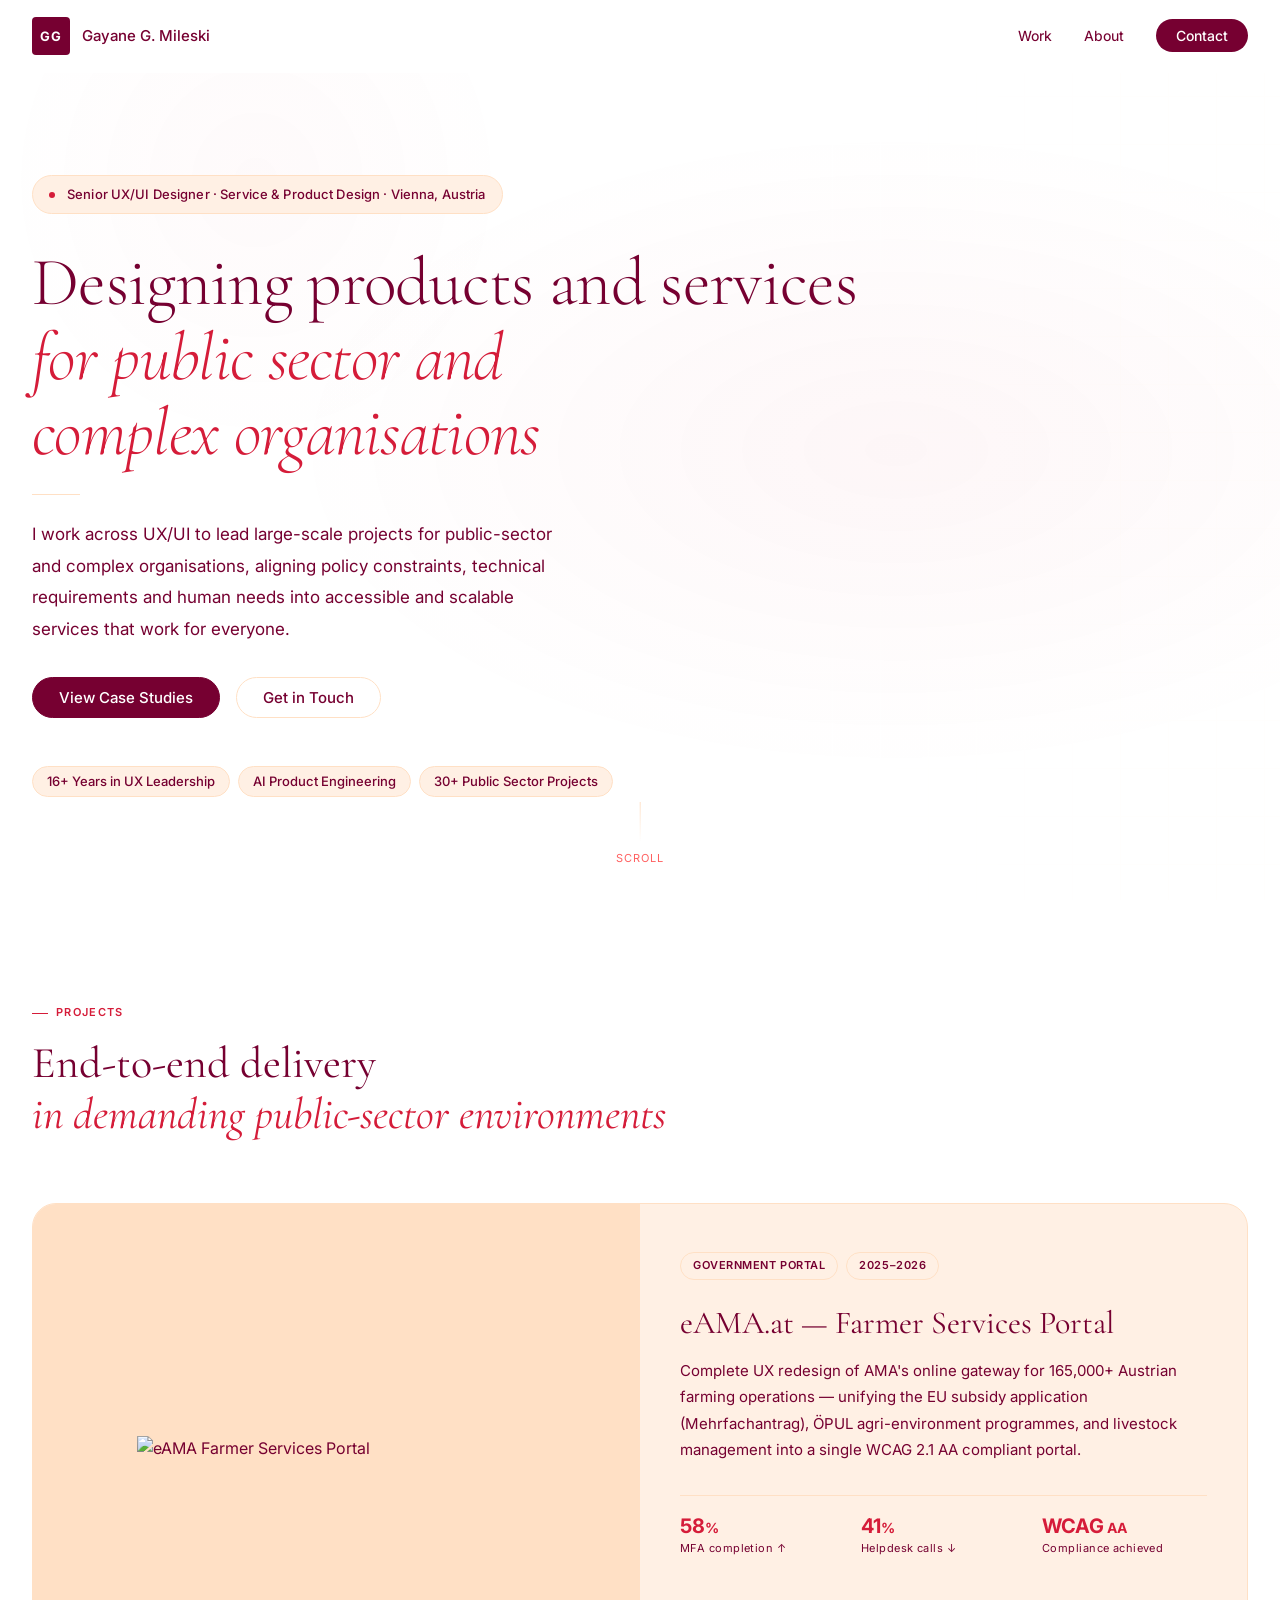
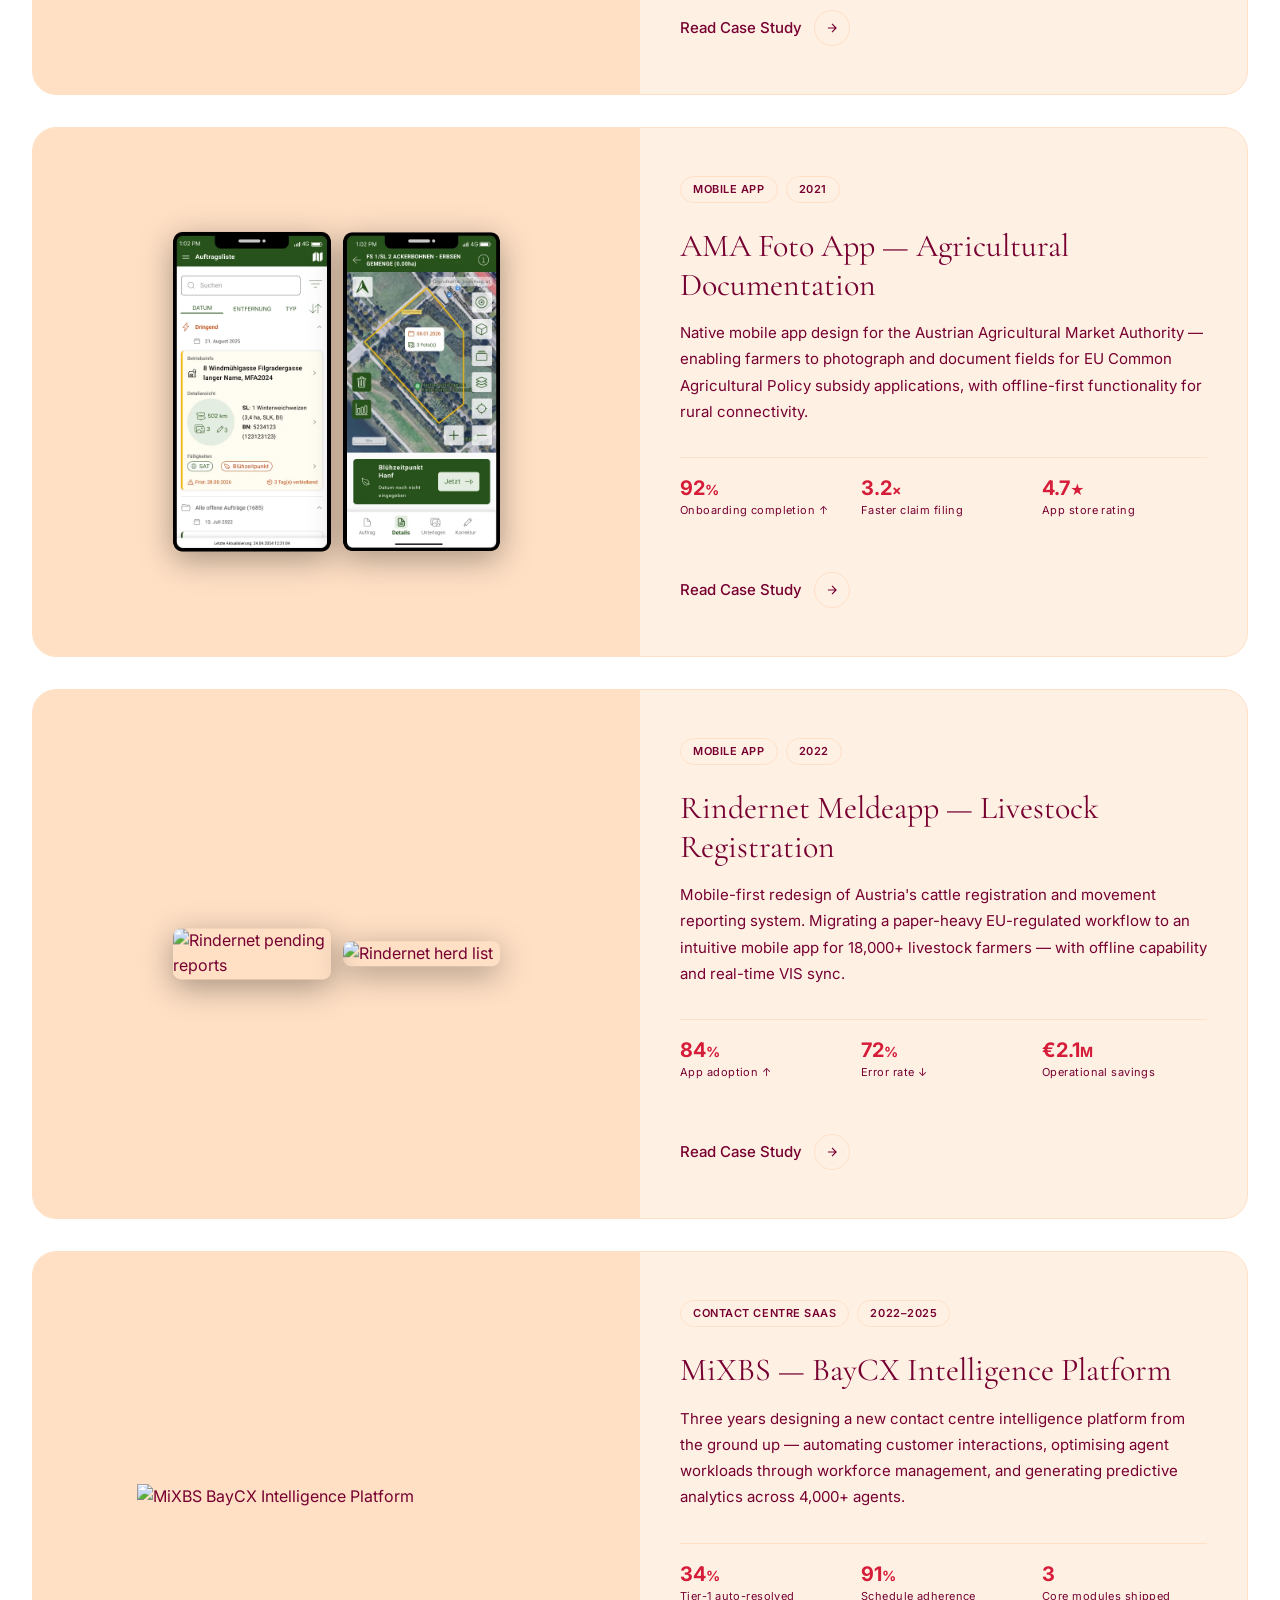
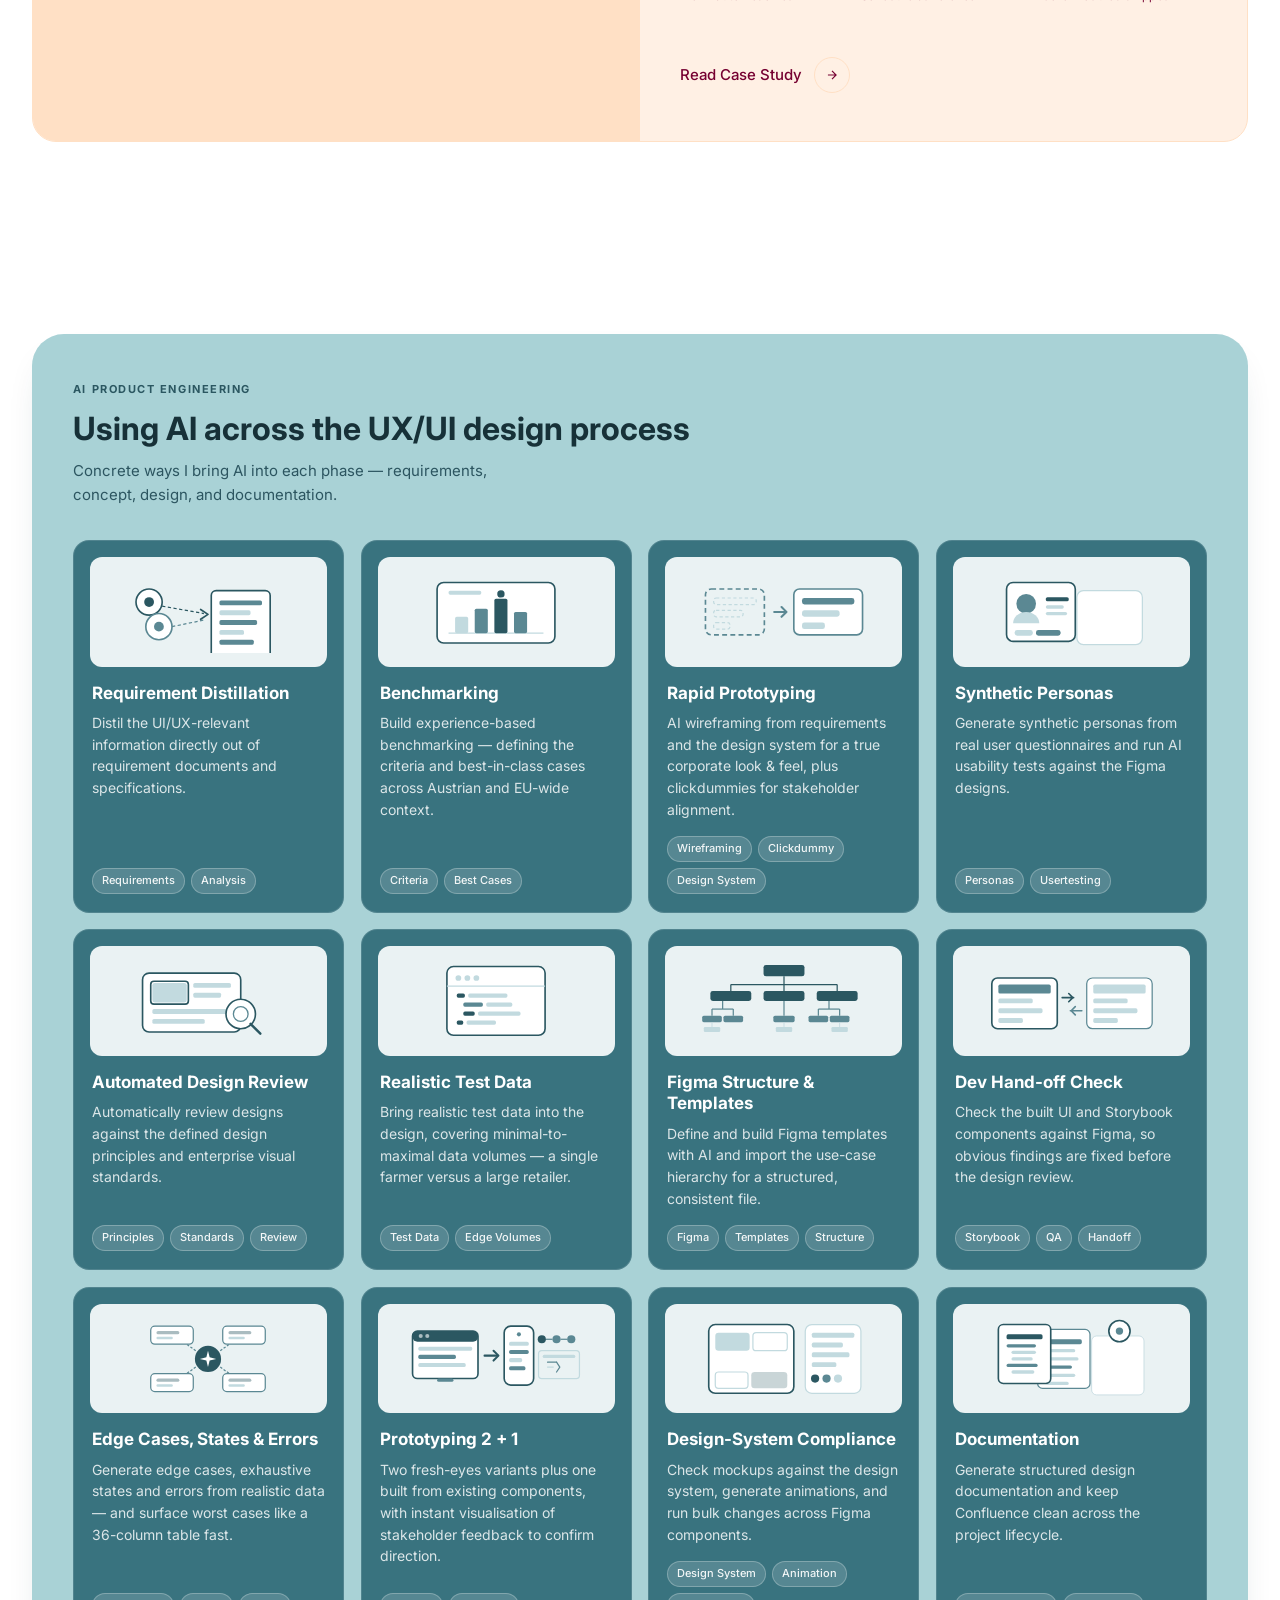
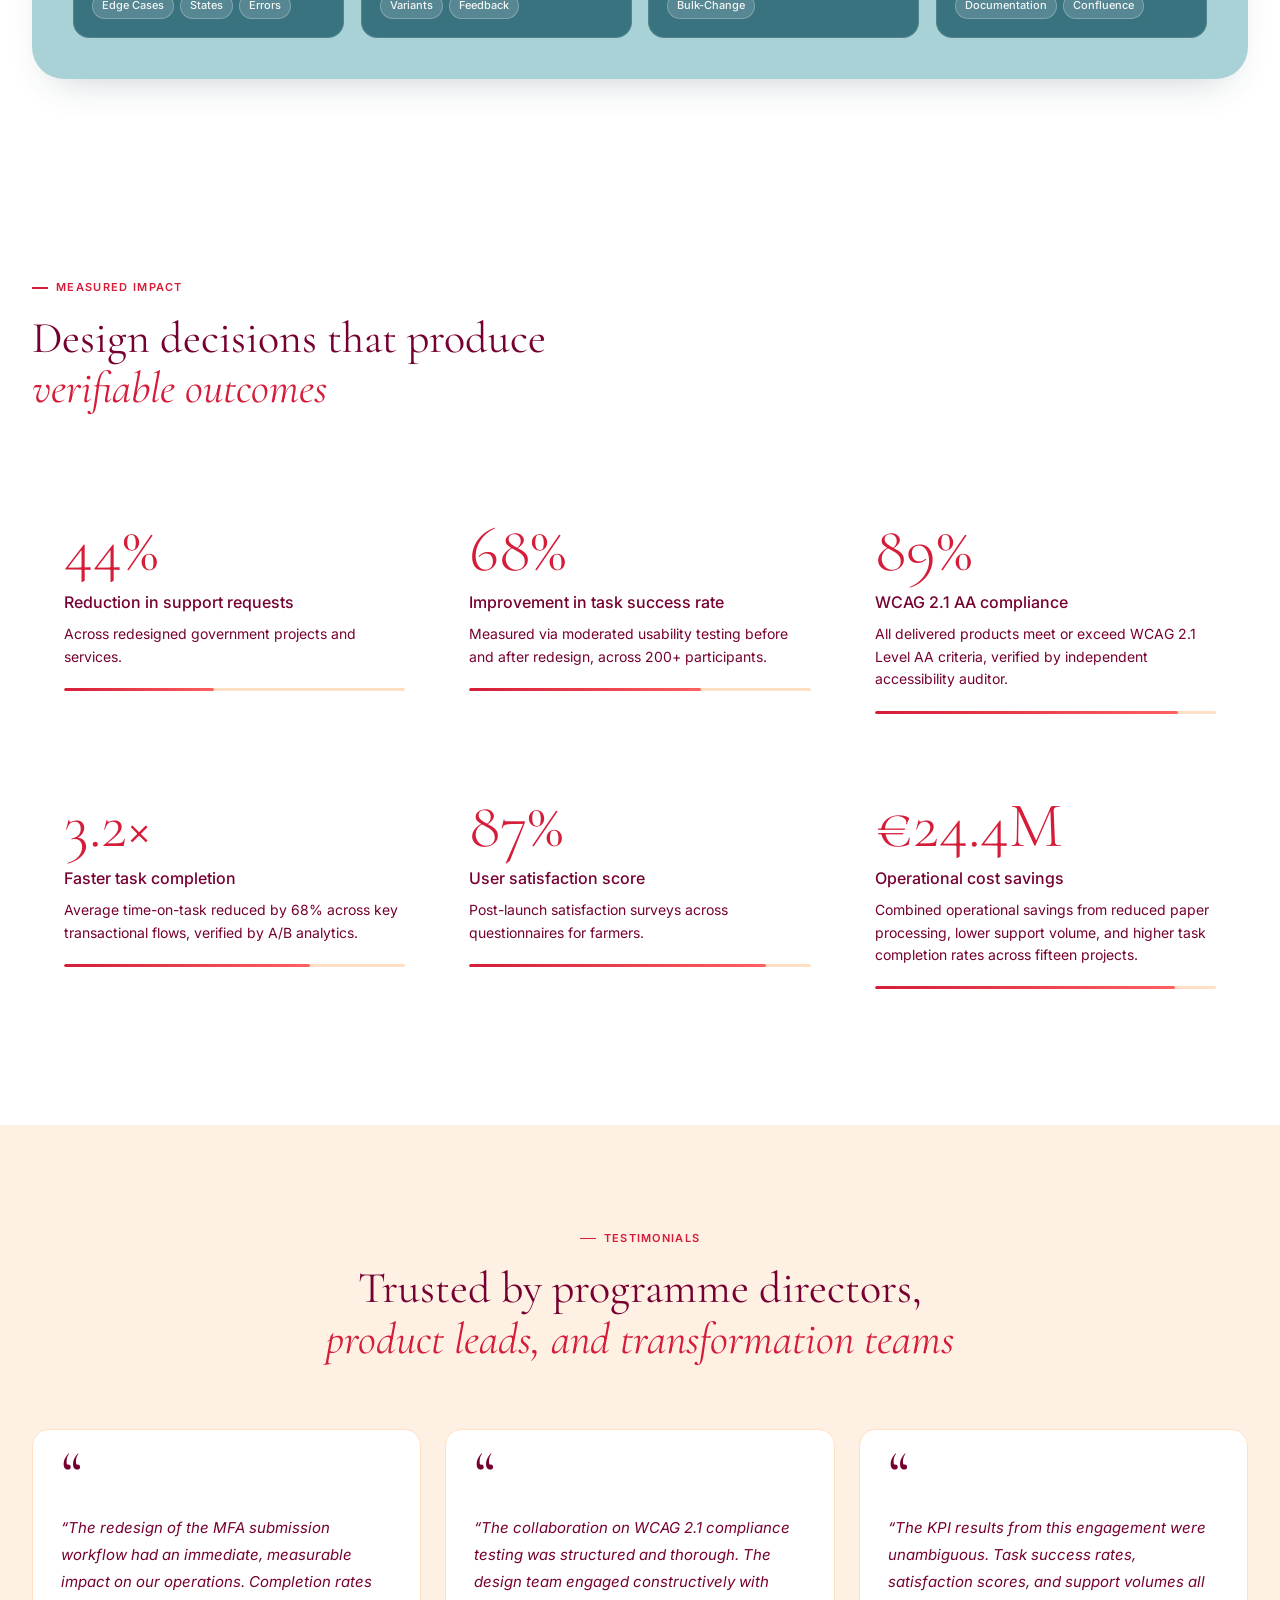
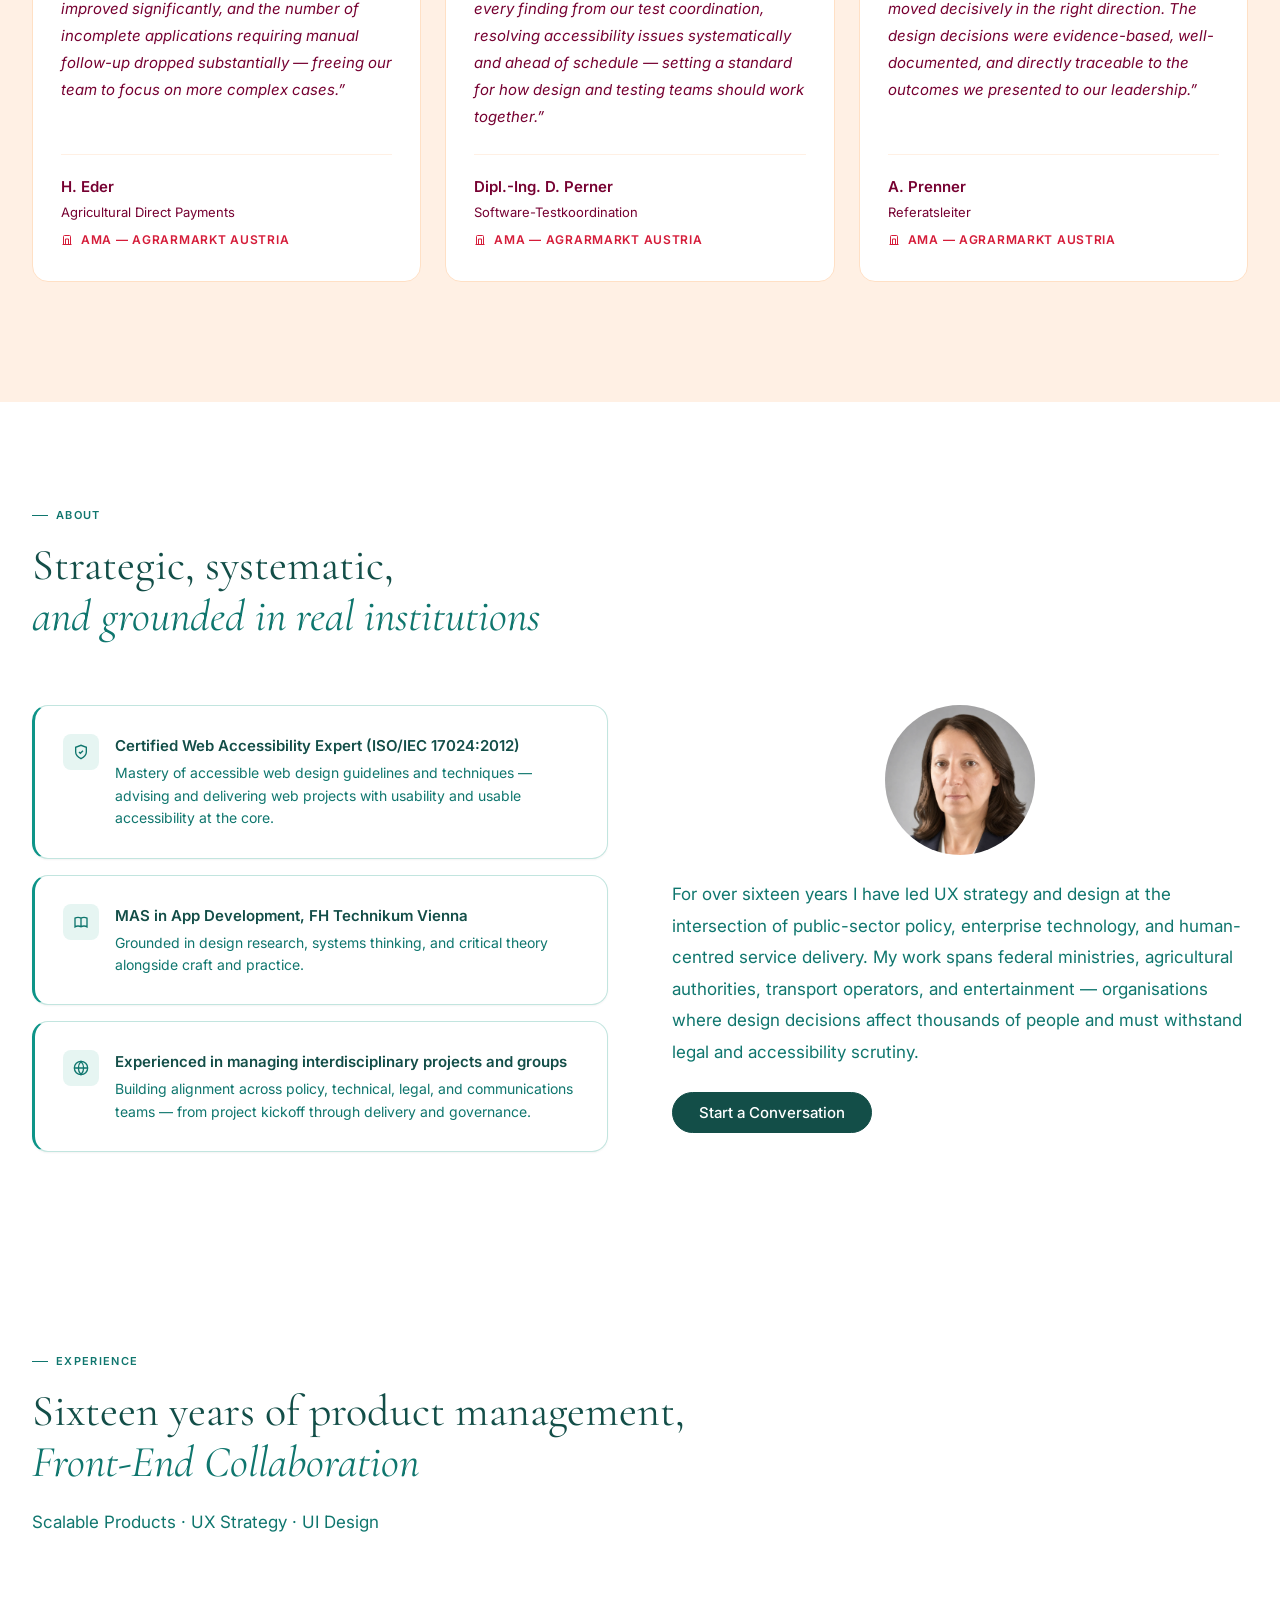
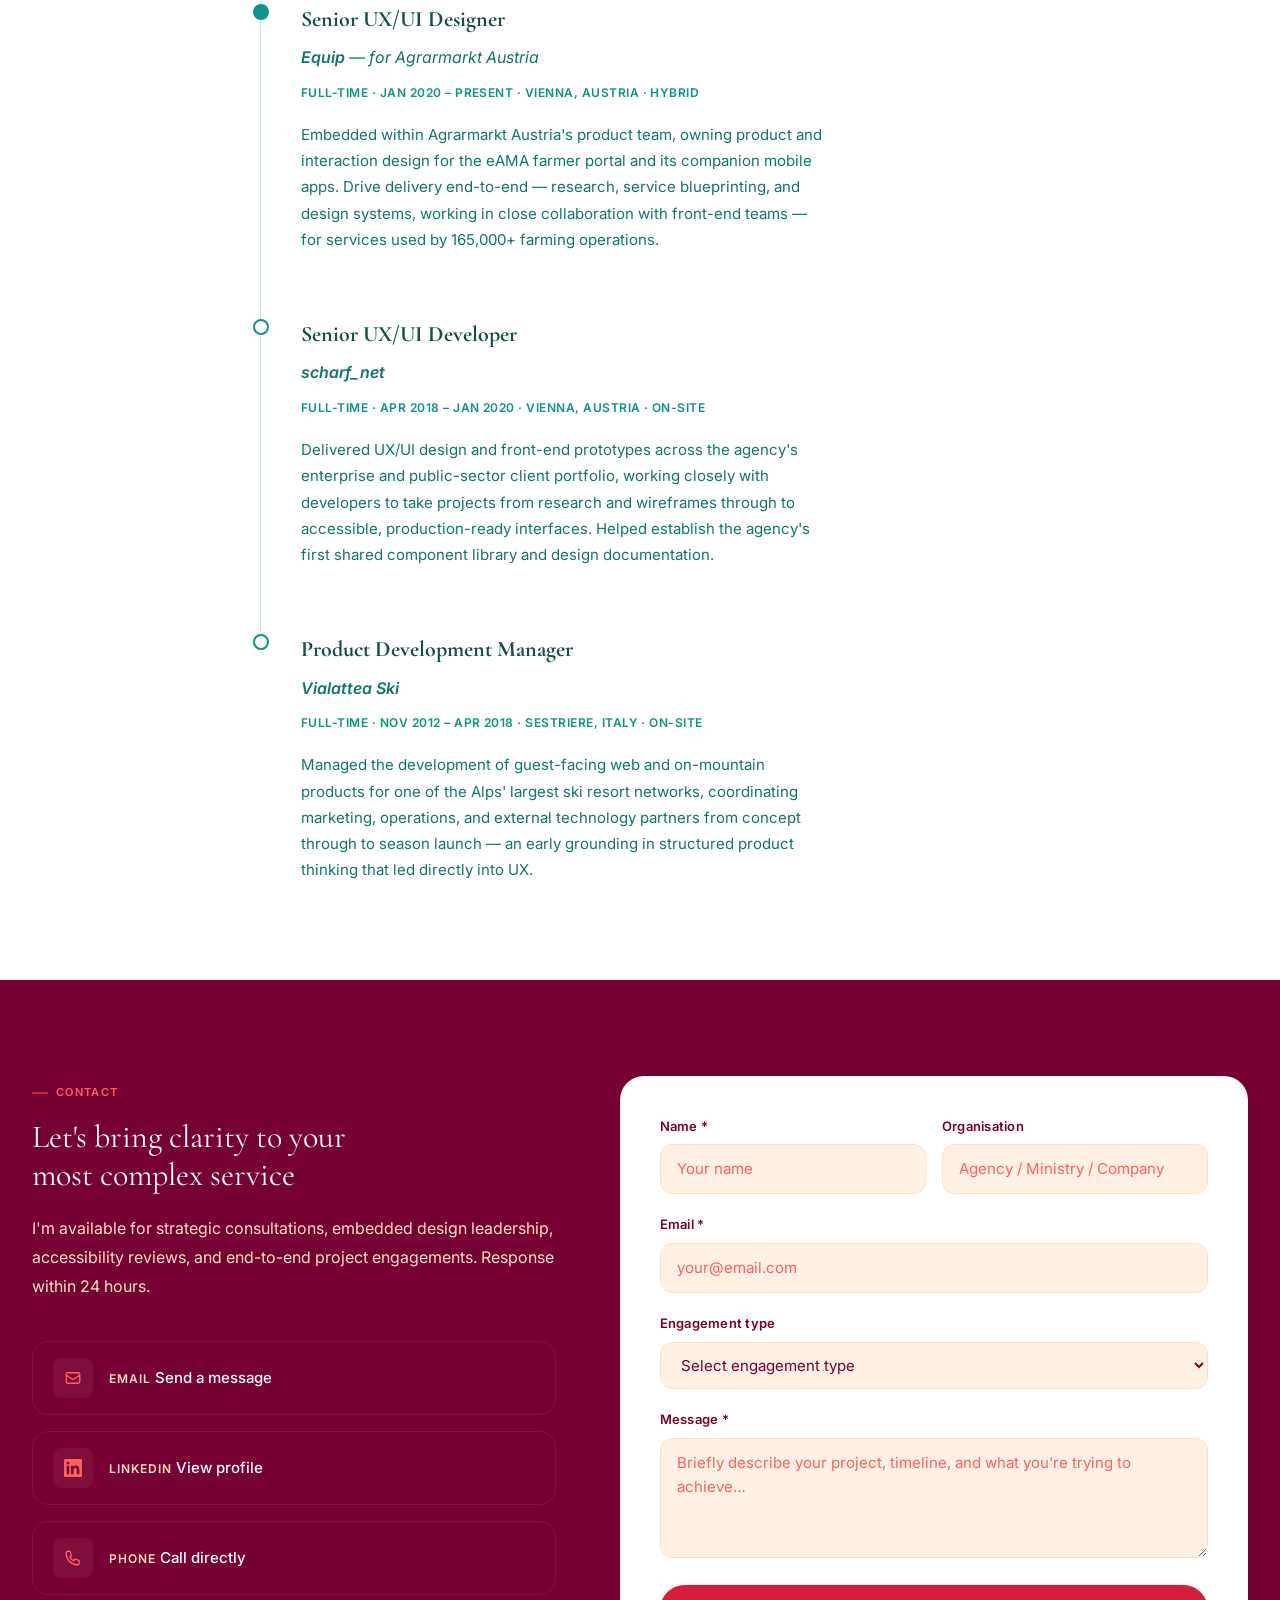
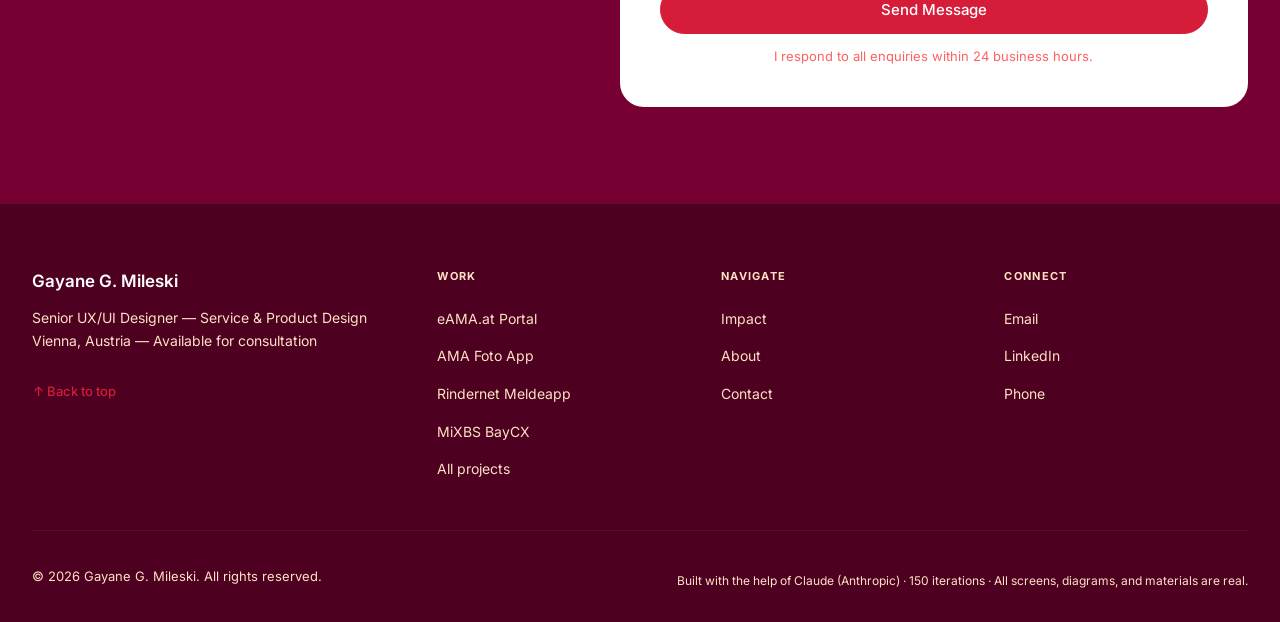
==== commit 82d72f3e: "index: update metric-context copy on the impact cards - Support requests: "…across 200+ participants" ====
--- a/index.html
+++ b/index.html
@@ -559,13 +559,13 @@
         <div class="metric-cell">
           <div class="metric-number"><span class="counter-num" data-target="44" data-suffix="%">44%</span></div>
           <div class="metric-label">Reduction in support requests</div>
-          <p class="metric-context">Across redesigned government portal projects, achieved through improved information architecture and streamlined task flows.</p>
+          <p class="metric-context">Across redesigned government projects and services.</p>
           <div class="metric-bar"><div class="metric-bar-fill" style="width:44%"></div></div>
         </div>
         <div class="metric-cell">
           <div class="metric-number"><span class="counter-num" data-target="68" data-suffix="%">68%</span></div>
           <div class="metric-label">Improvement in task success rate</div>
-          <p class="metric-context">Measured via moderated usability testing before and after redesign, across a 200+ participant citizen panel.</p>
+          <p class="metric-context">Measured via moderated usability testing before and after redesign, across 200+ participants.</p>
           <div class="metric-bar"><div class="metric-bar-fill" style="width:68%"></div></div>
         </div>
         <div class="metric-cell">
@@ -577,19 +577,19 @@
         <div class="metric-cell">
           <div class="metric-number"><span class="counter-num" data-target="3.2" data-suffix="×" data-decimals="1">3.2×</span></div>
           <div class="metric-label">Faster task completion</div>
-          <p class="metric-context">Average time-on-task reduced by 68% across key citizen-facing transactional flows, verified by A/B analytics.</p>
+          <p class="metric-context">Average time-on-task reduced by 68% across key transactional flows, verified by A/B analytics.</p>
           <div class="metric-bar"><div class="metric-bar-fill" style="width:72%"></div></div>
         </div>
         <div class="metric-cell">
           <div class="metric-number"><span class="counter-num" data-target="87" data-suffix="%">87%</span></div>
           <div class="metric-label">User satisfaction score</div>
-          <p class="metric-context">Post-launch satisfaction surveys across three government portals. Baseline was 13% before redesign — a +74pp improvement.</p>
+          <p class="metric-context">Post-launch satisfaction surveys across questionnaires for farmers.</p>
           <div class="metric-bar"><div class="metric-bar-fill" style="width:87%"></div></div>
         </div>
         <div class="metric-cell">
           <div class="metric-number"><span class="counter-num" data-prefix="€" data-target="24.5" data-suffix="M" data-decimals="1">€24.5M</span></div>
           <div class="metric-label">Operational cost savings</div>
-          <p class="metric-context">Combined operational savings from reduced paper processing, lower support volume, and higher task completion rates across three projects.</p>
+          <p class="metric-context">Combined operational savings from reduced paper processing, lower support volume, and higher task completion rates across fifteen projects.</p>
           <div class="metric-bar"><div class="metric-bar-fill" style="width:88%"></div></div>
         </div>
       </div>
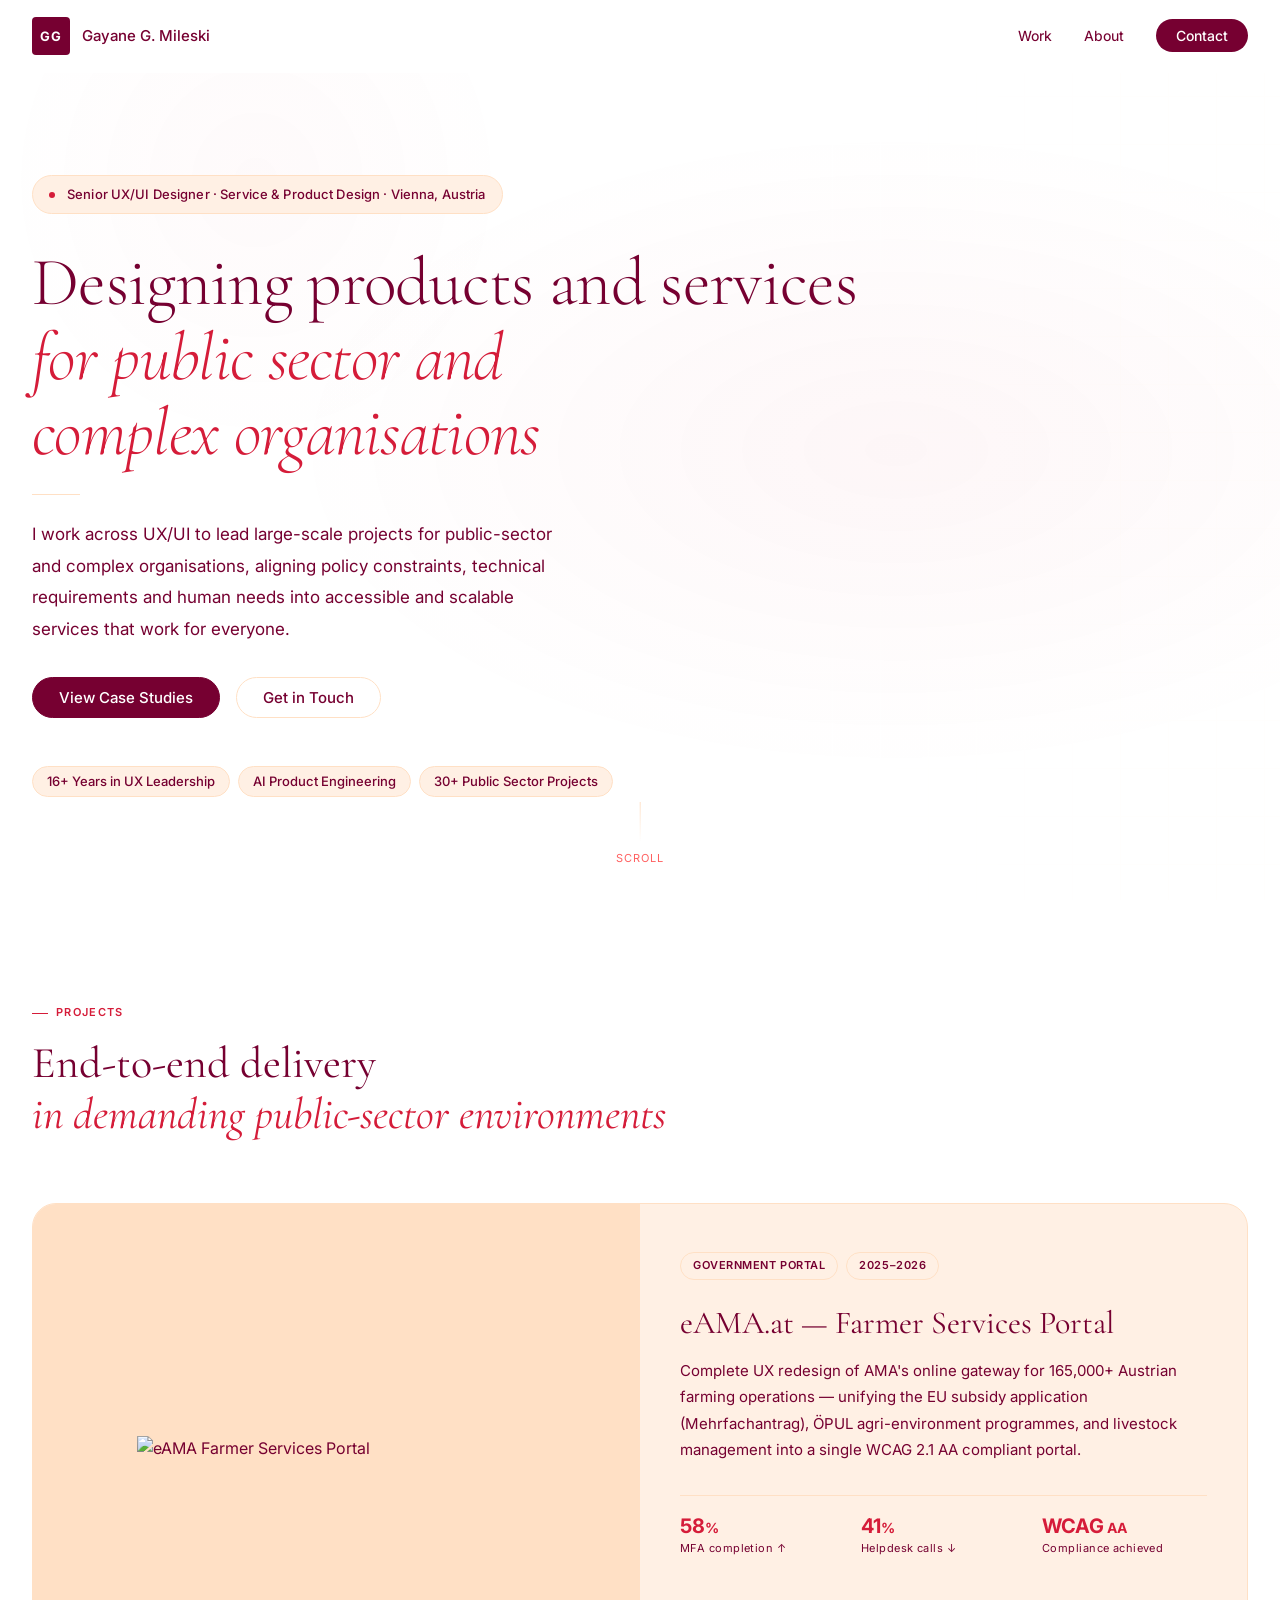
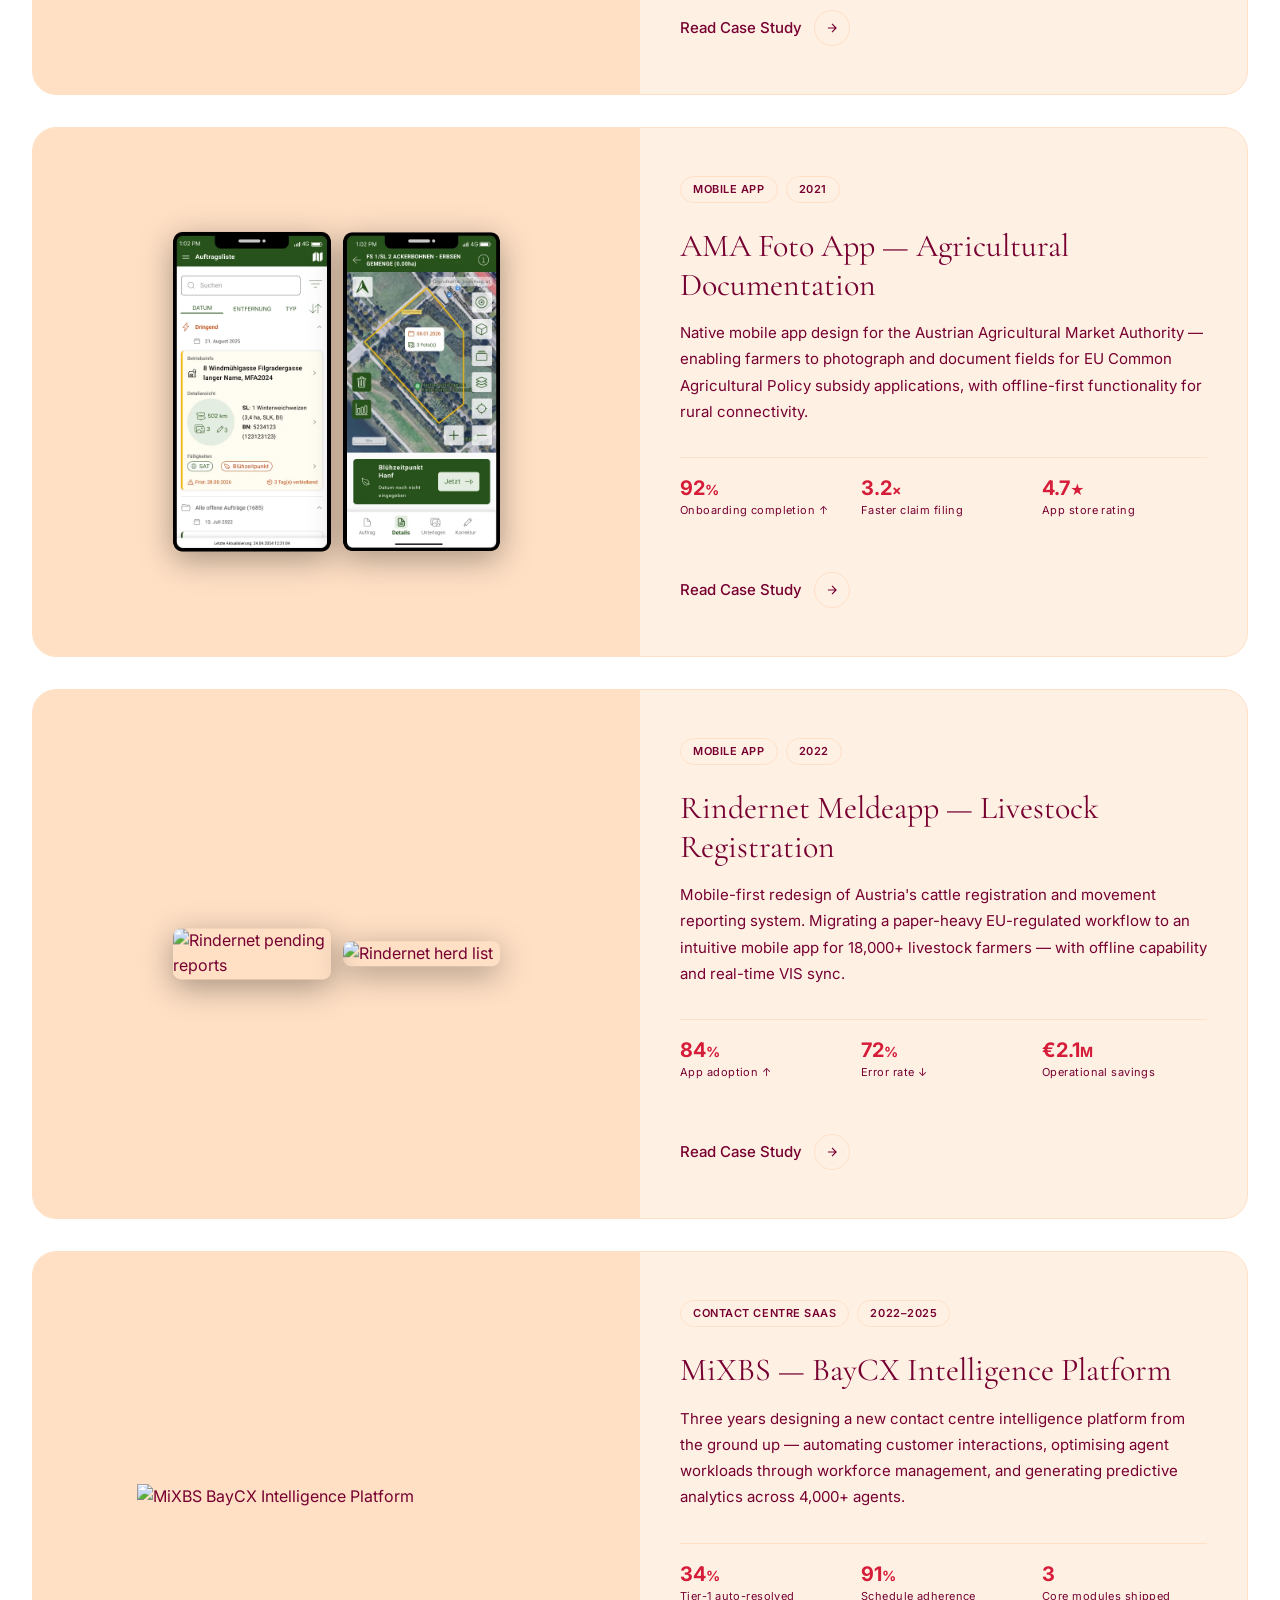
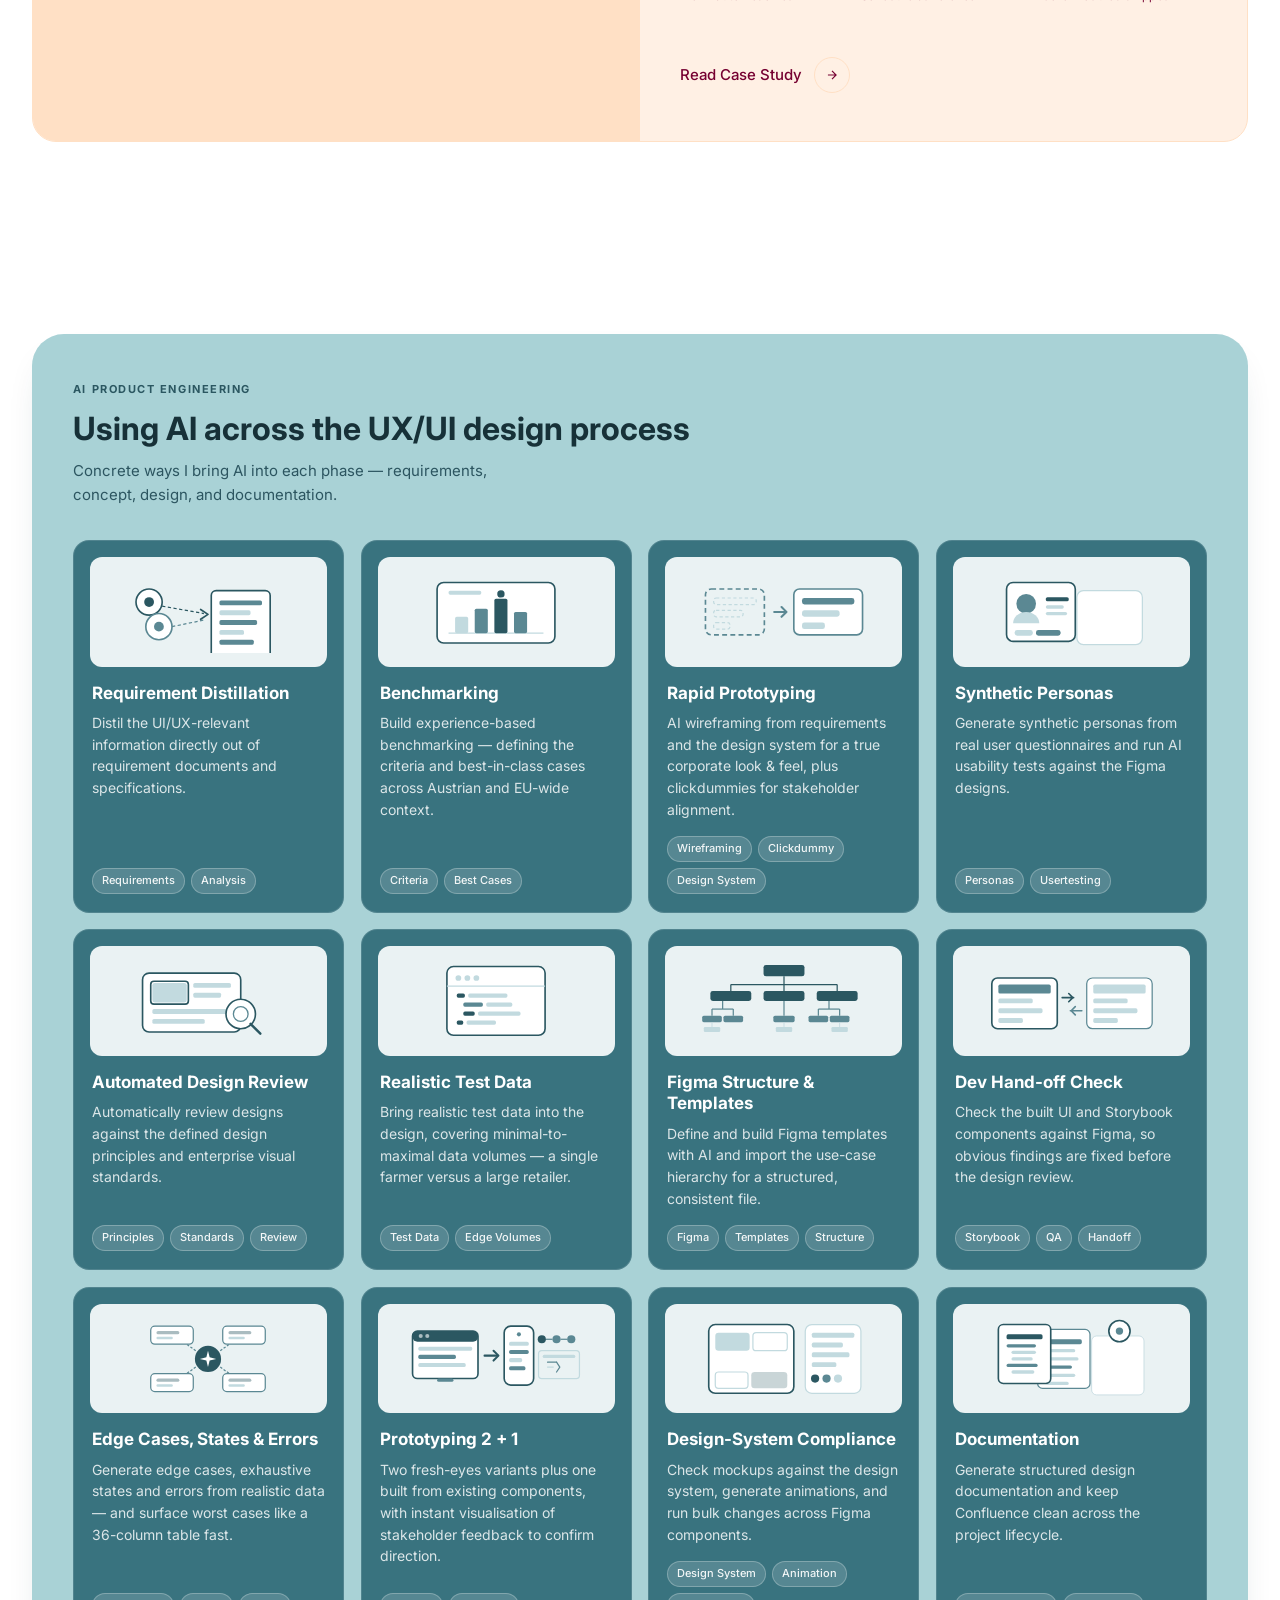
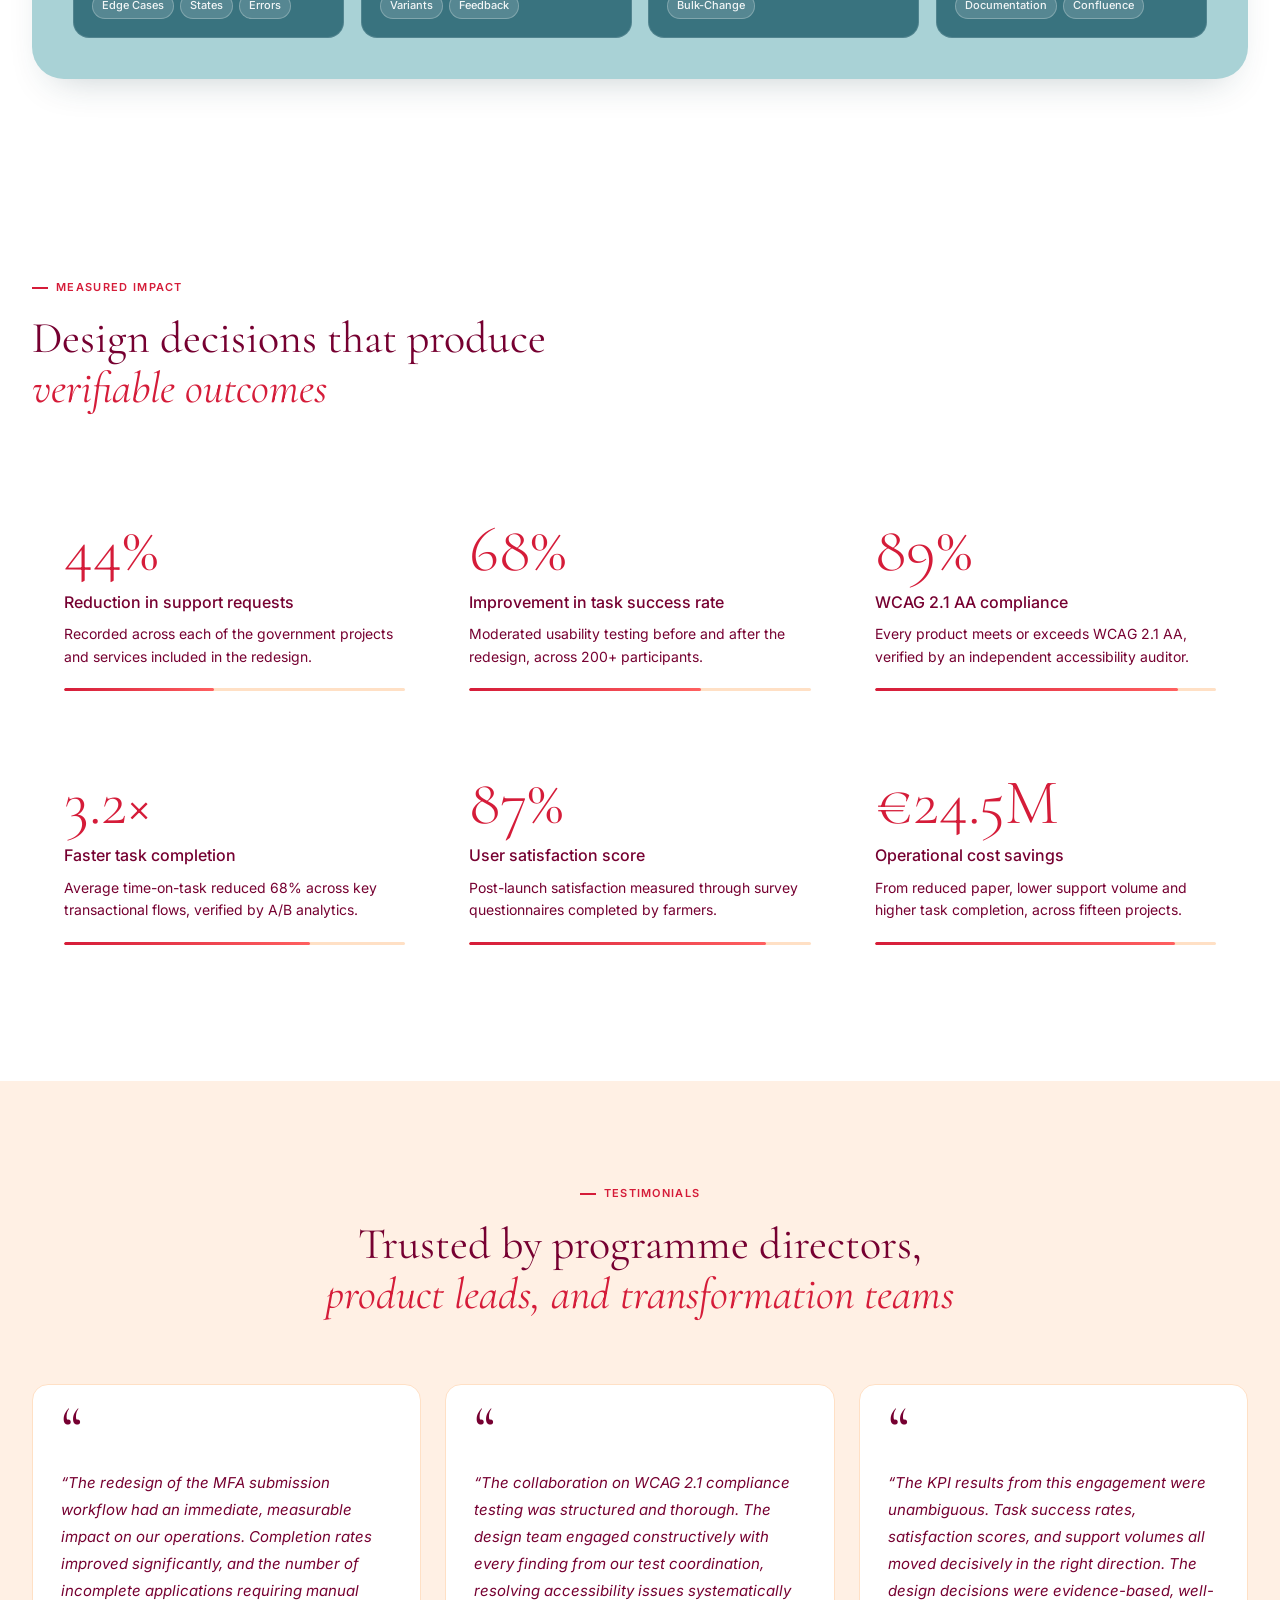
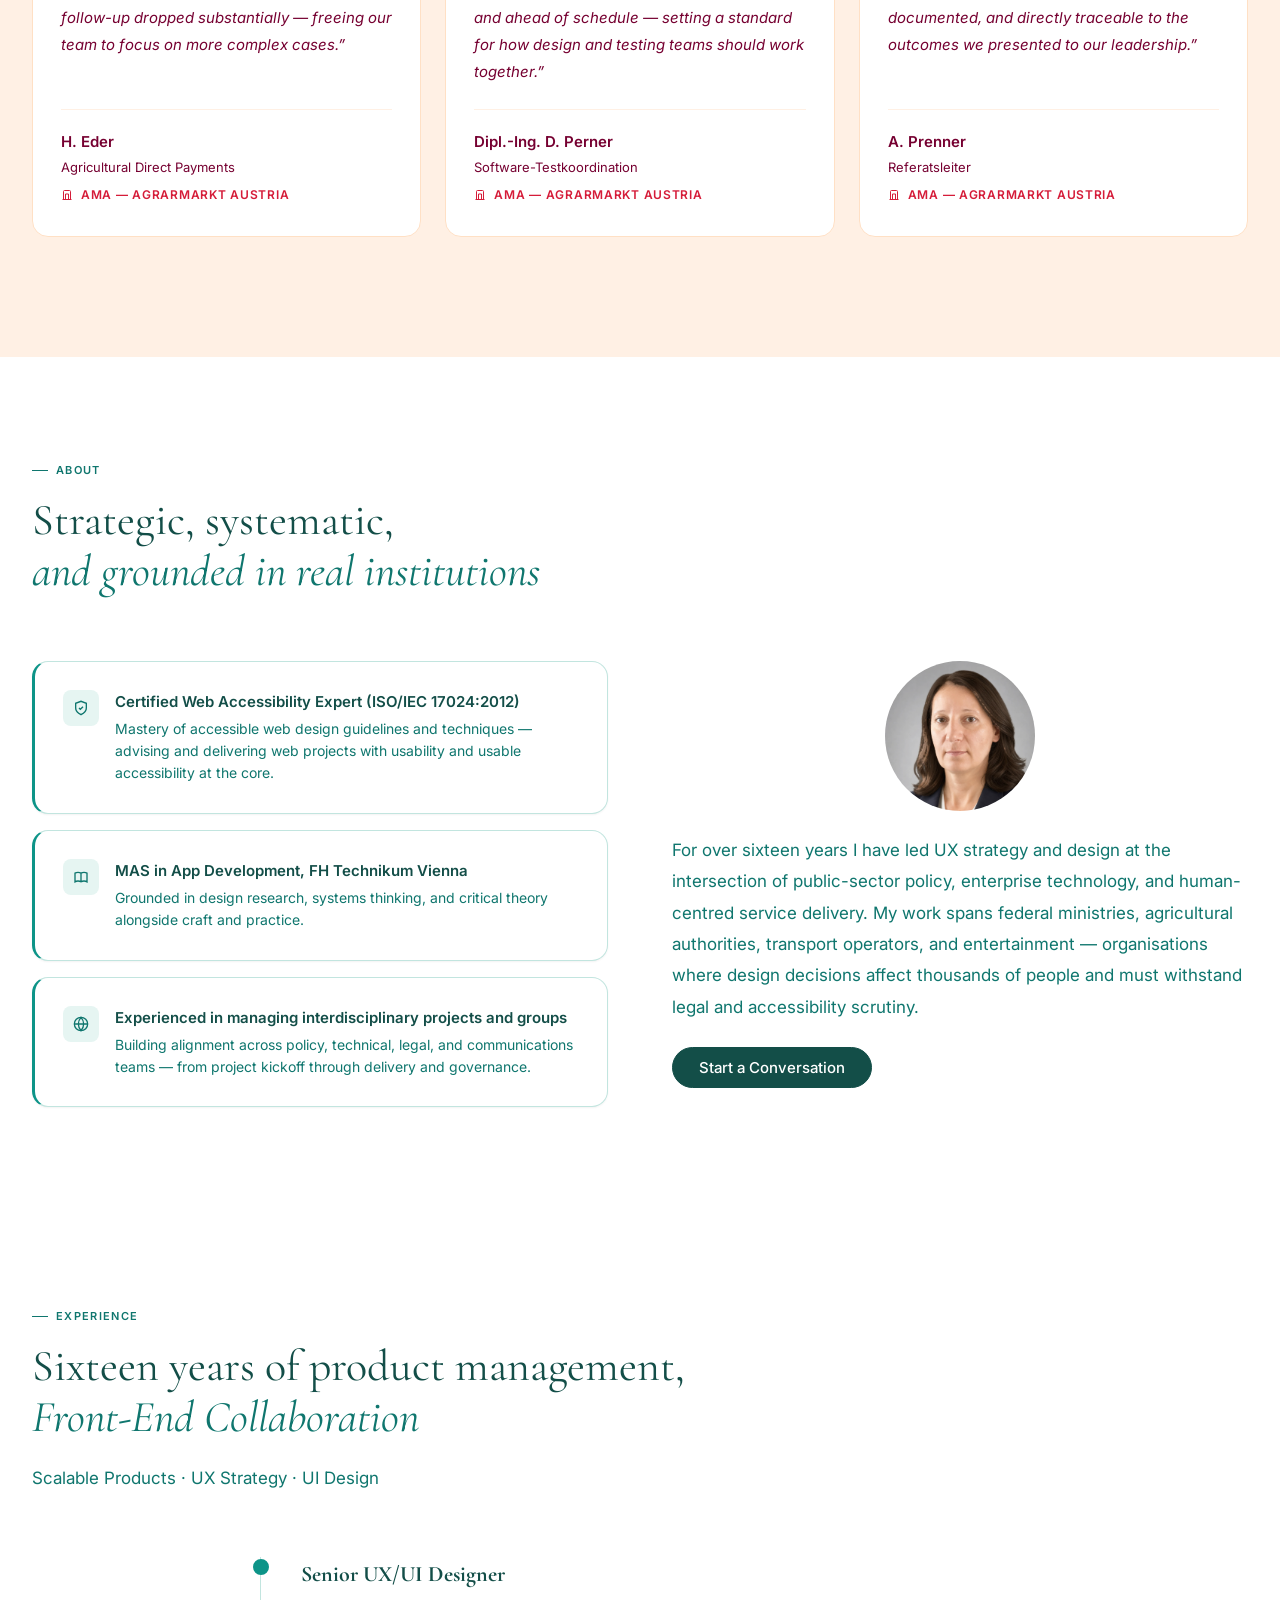
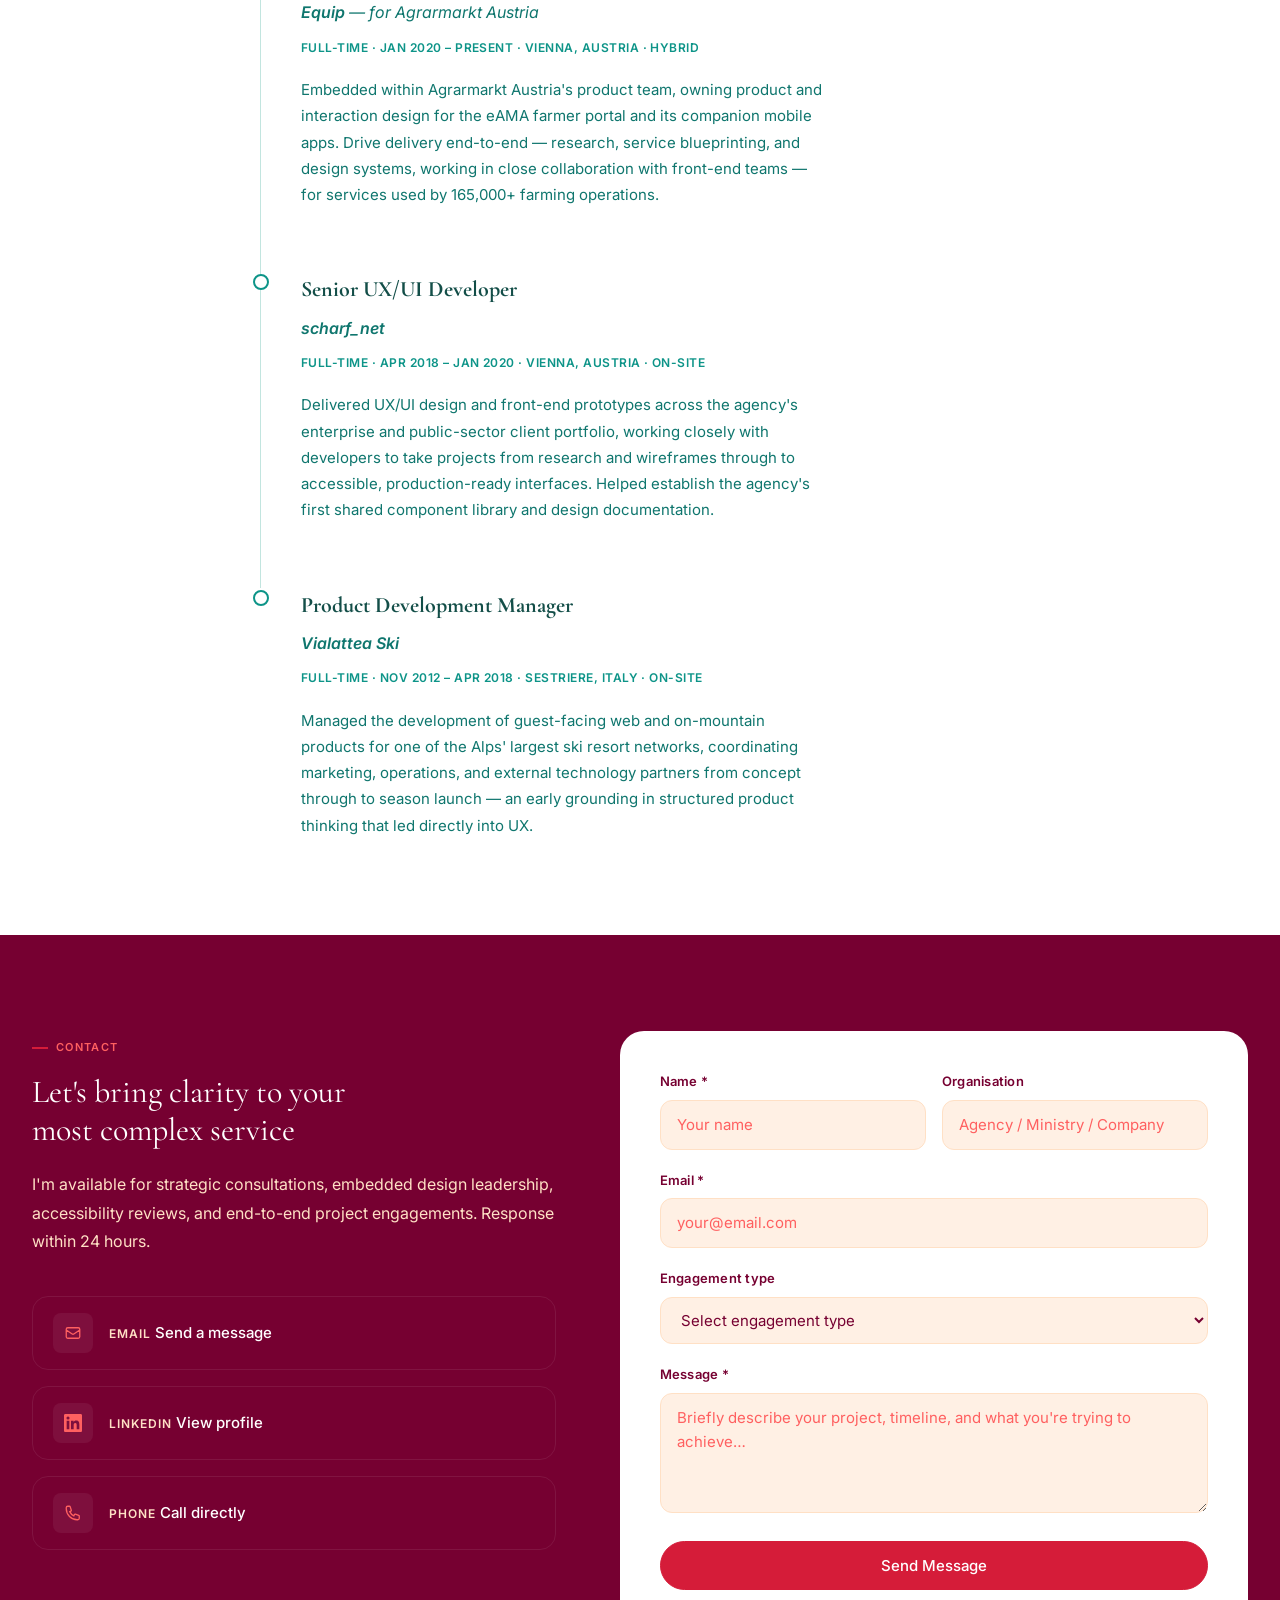
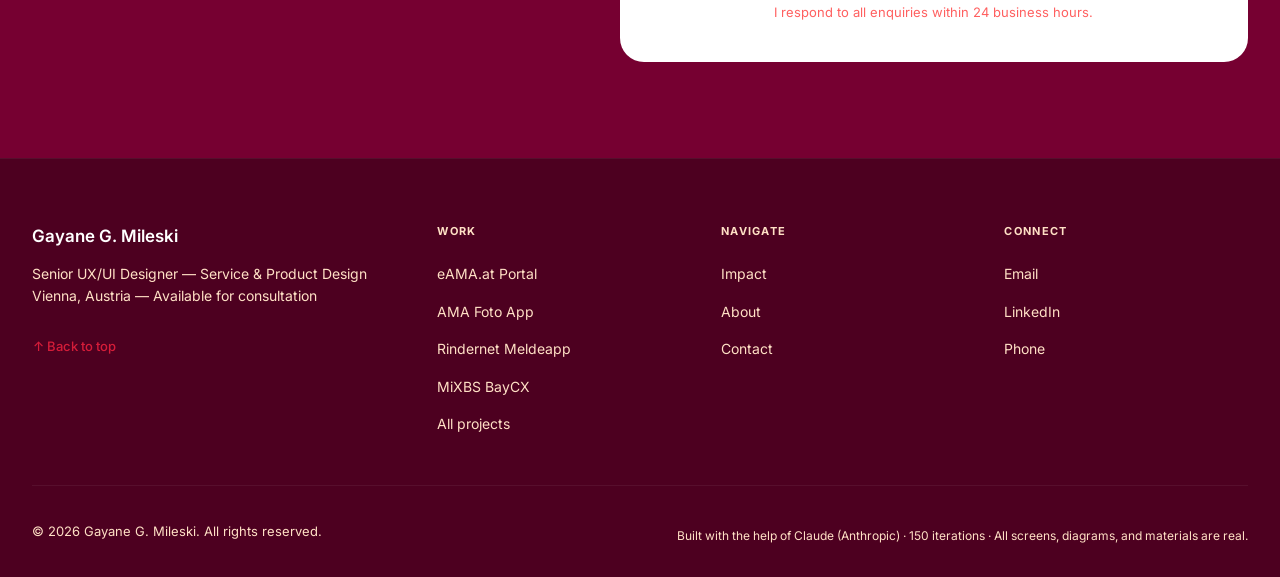
==== commit a1da0b33: "index: even out impact card heights via equal-length context copy Paraphrase all six metric-context " ====
--- a/index.html
+++ b/index.html
@@ -559,37 +559,37 @@
         <div class="metric-cell">
           <div class="metric-number"><span class="counter-num" data-target="44" data-suffix="%">44%</span></div>
           <div class="metric-label">Reduction in support requests</div>
-          <p class="metric-context">Across redesigned government projects and services.</p>
+          <p class="metric-context">Recorded across each of the government projects and services included in the redesign.</p>
           <div class="metric-bar"><div class="metric-bar-fill" style="width:44%"></div></div>
         </div>
         <div class="metric-cell">
           <div class="metric-number"><span class="counter-num" data-target="68" data-suffix="%">68%</span></div>
           <div class="metric-label">Improvement in task success rate</div>
-          <p class="metric-context">Measured via moderated usability testing before and after redesign, across 200+ participants.</p>
+          <p class="metric-context">Moderated usability testing before and after the redesign, across 200+ participants.</p>
           <div class="metric-bar"><div class="metric-bar-fill" style="width:68%"></div></div>
         </div>
         <div class="metric-cell">
           <div class="metric-number"><span class="counter-num" data-target="89" data-suffix="%">89%</span></div>
           <div class="metric-label">WCAG 2.1 AA compliance</div>
-          <p class="metric-context">All delivered products meet or exceed WCAG 2.1 Level AA criteria, verified by independent accessibility auditor.</p>
+          <p class="metric-context">Every product meets or exceeds WCAG 2.1 AA, verified by an independent accessibility auditor.</p>
           <div class="metric-bar"><div class="metric-bar-fill" style="width:89%"></div></div>
         </div>
         <div class="metric-cell">
           <div class="metric-number"><span class="counter-num" data-target="3.2" data-suffix="×" data-decimals="1">3.2×</span></div>
           <div class="metric-label">Faster task completion</div>
-          <p class="metric-context">Average time-on-task reduced by 68% across key transactional flows, verified by A/B analytics.</p>
+          <p class="metric-context">Average time-on-task reduced 68% across key transactional flows, verified by A/B analytics.</p>
           <div class="metric-bar"><div class="metric-bar-fill" style="width:72%"></div></div>
         </div>
         <div class="metric-cell">
           <div class="metric-number"><span class="counter-num" data-target="87" data-suffix="%">87%</span></div>
           <div class="metric-label">User satisfaction score</div>
-          <p class="metric-context">Post-launch satisfaction surveys across questionnaires for farmers.</p>
+          <p class="metric-context">Post-launch satisfaction measured through survey questionnaires completed by farmers.</p>
           <div class="metric-bar"><div class="metric-bar-fill" style="width:87%"></div></div>
         </div>
         <div class="metric-cell">
           <div class="metric-number"><span class="counter-num" data-prefix="€" data-target="24.5" data-suffix="M" data-decimals="1">€24.5M</span></div>
           <div class="metric-label">Operational cost savings</div>
-          <p class="metric-context">Combined operational savings from reduced paper processing, lower support volume, and higher task completion rates across fifteen projects.</p>
+          <p class="metric-context">From reduced paper, lower support volume and higher task completion, across fifteen projects.</p>
           <div class="metric-bar"><div class="metric-bar-fill" style="width:88%"></div></div>
         </div>
       </div>
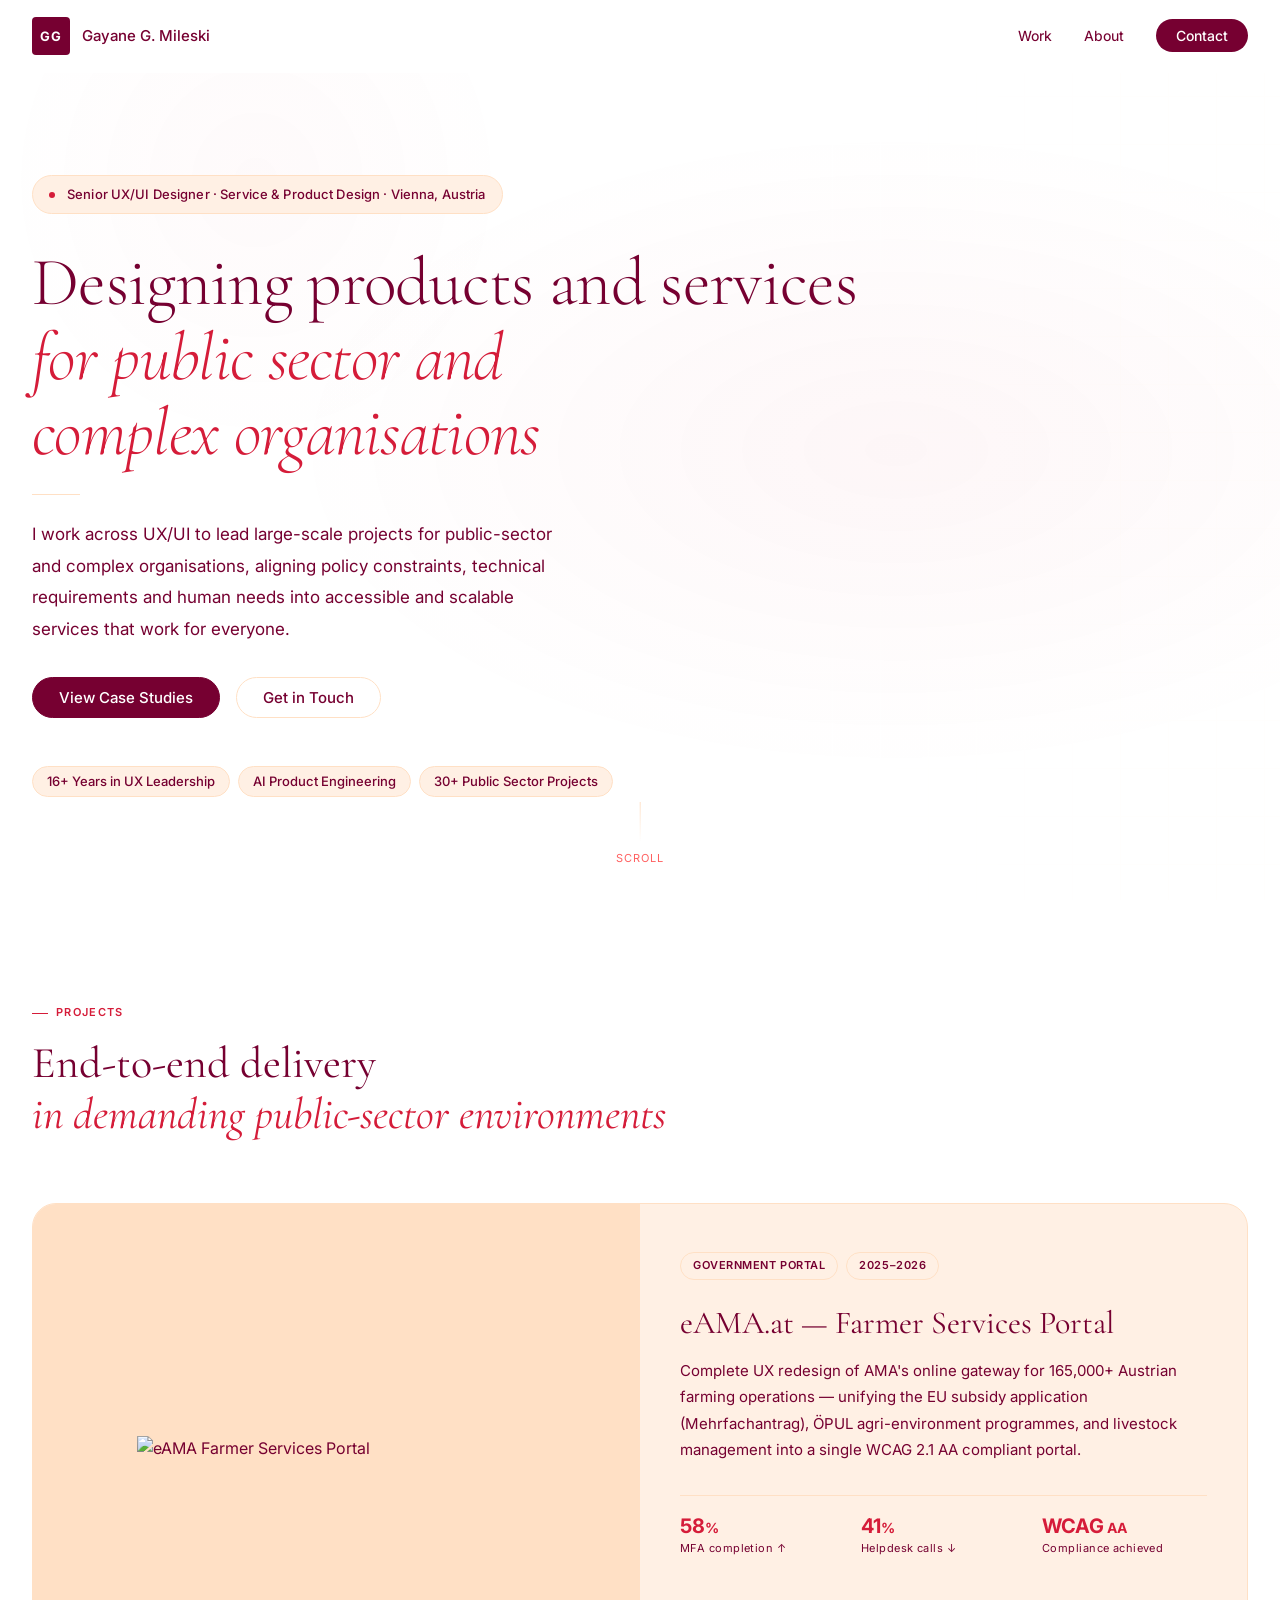
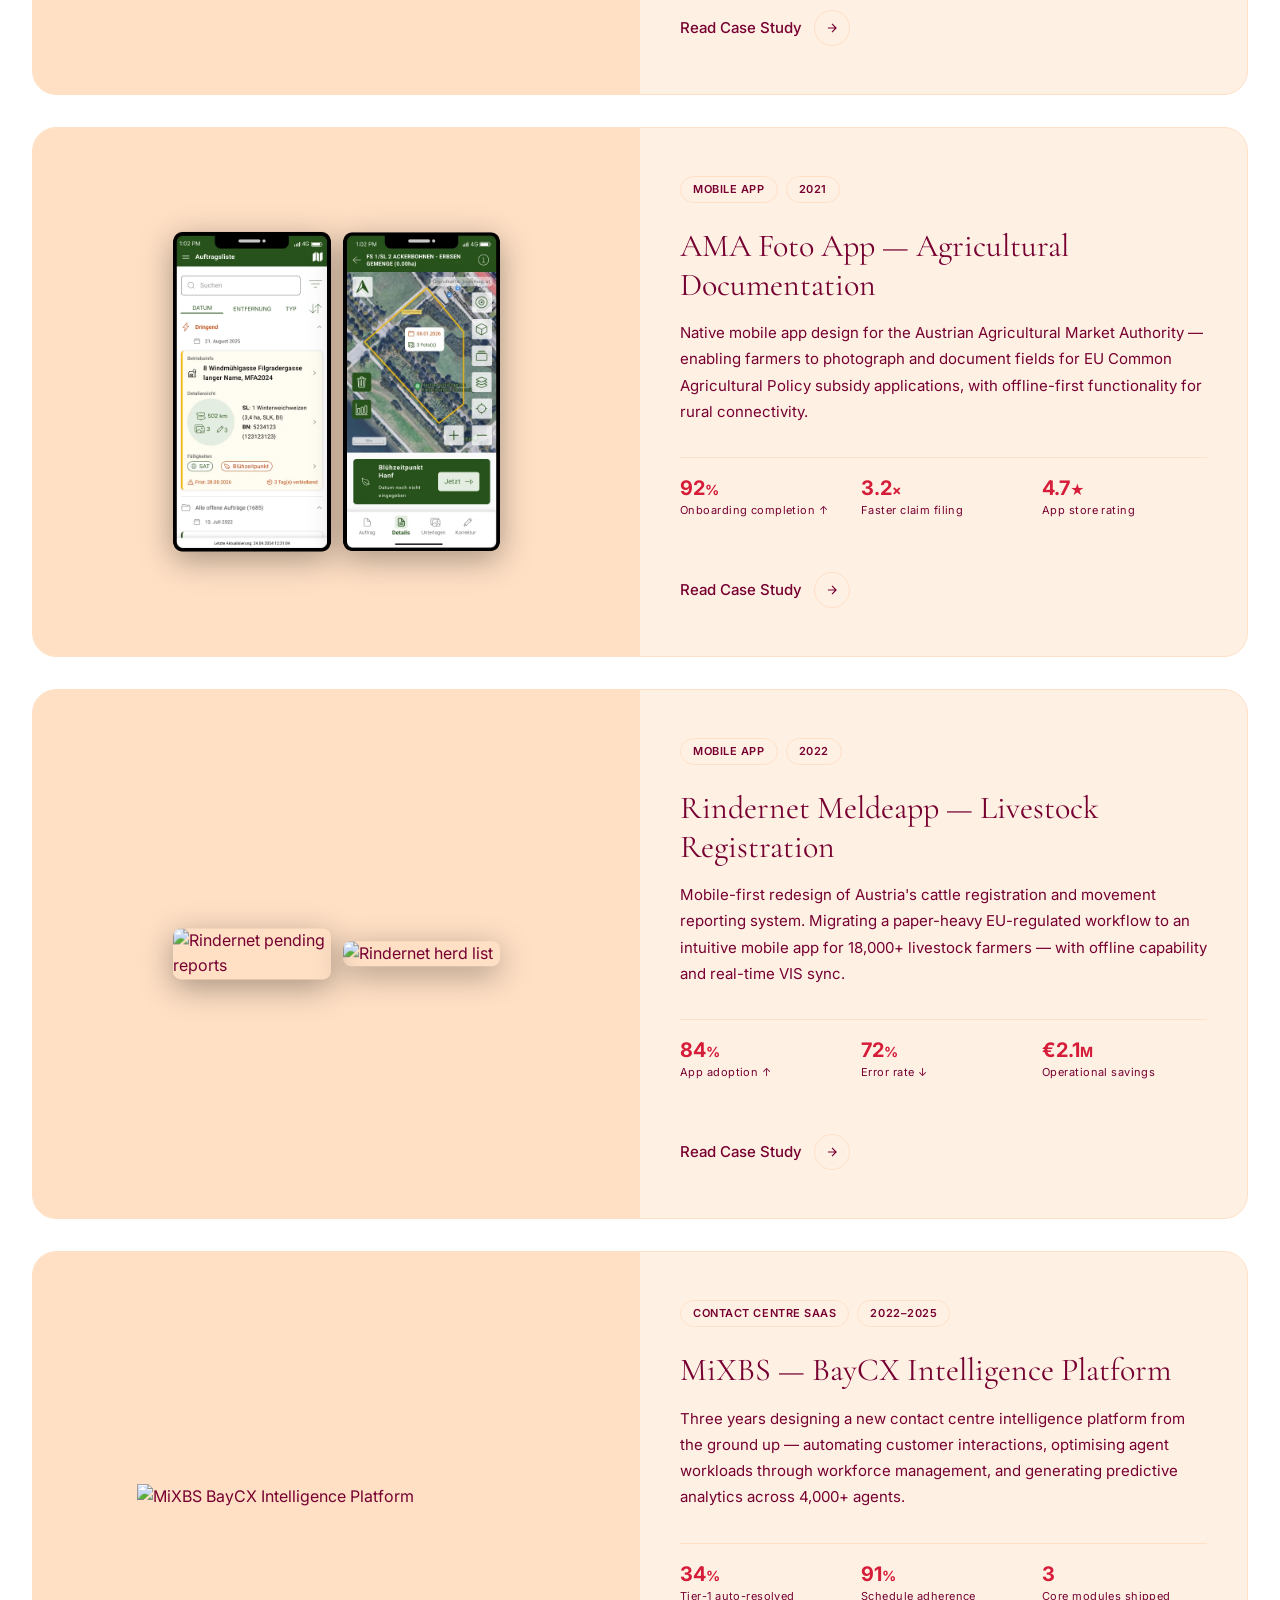
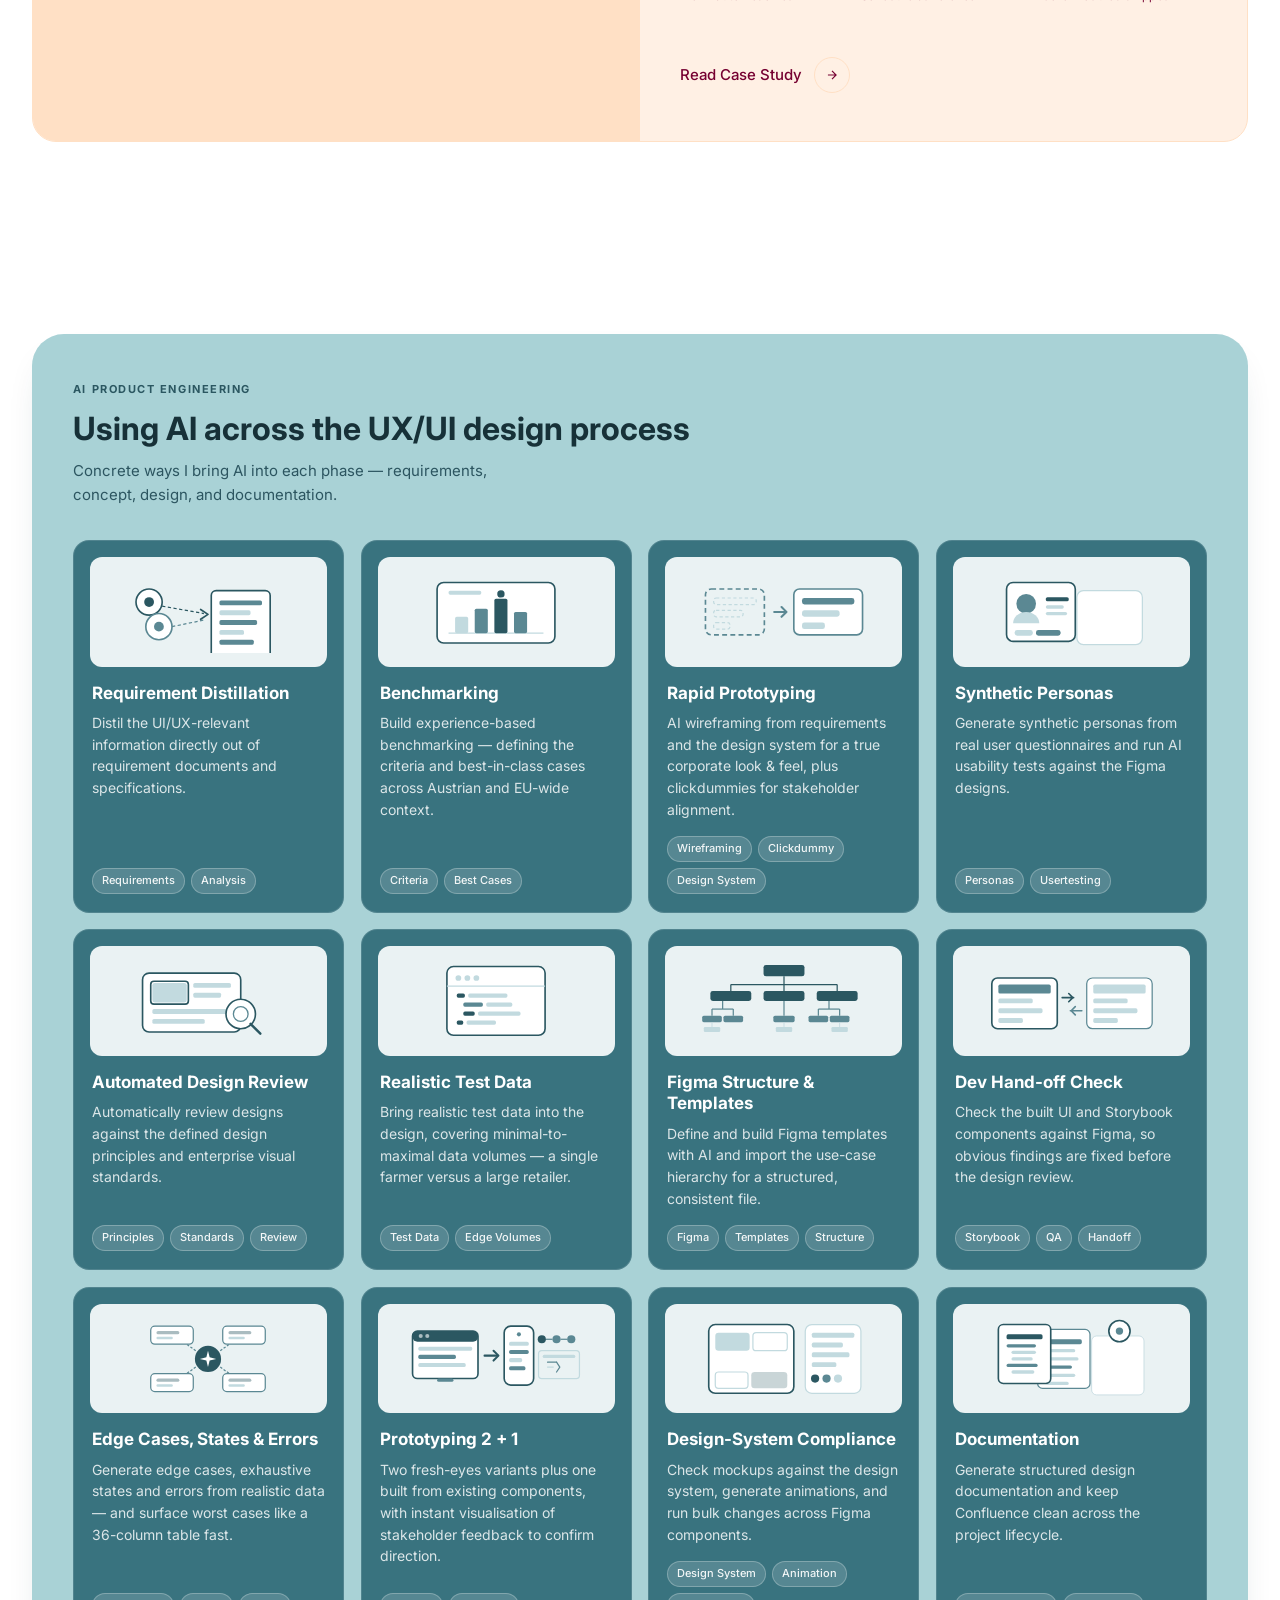
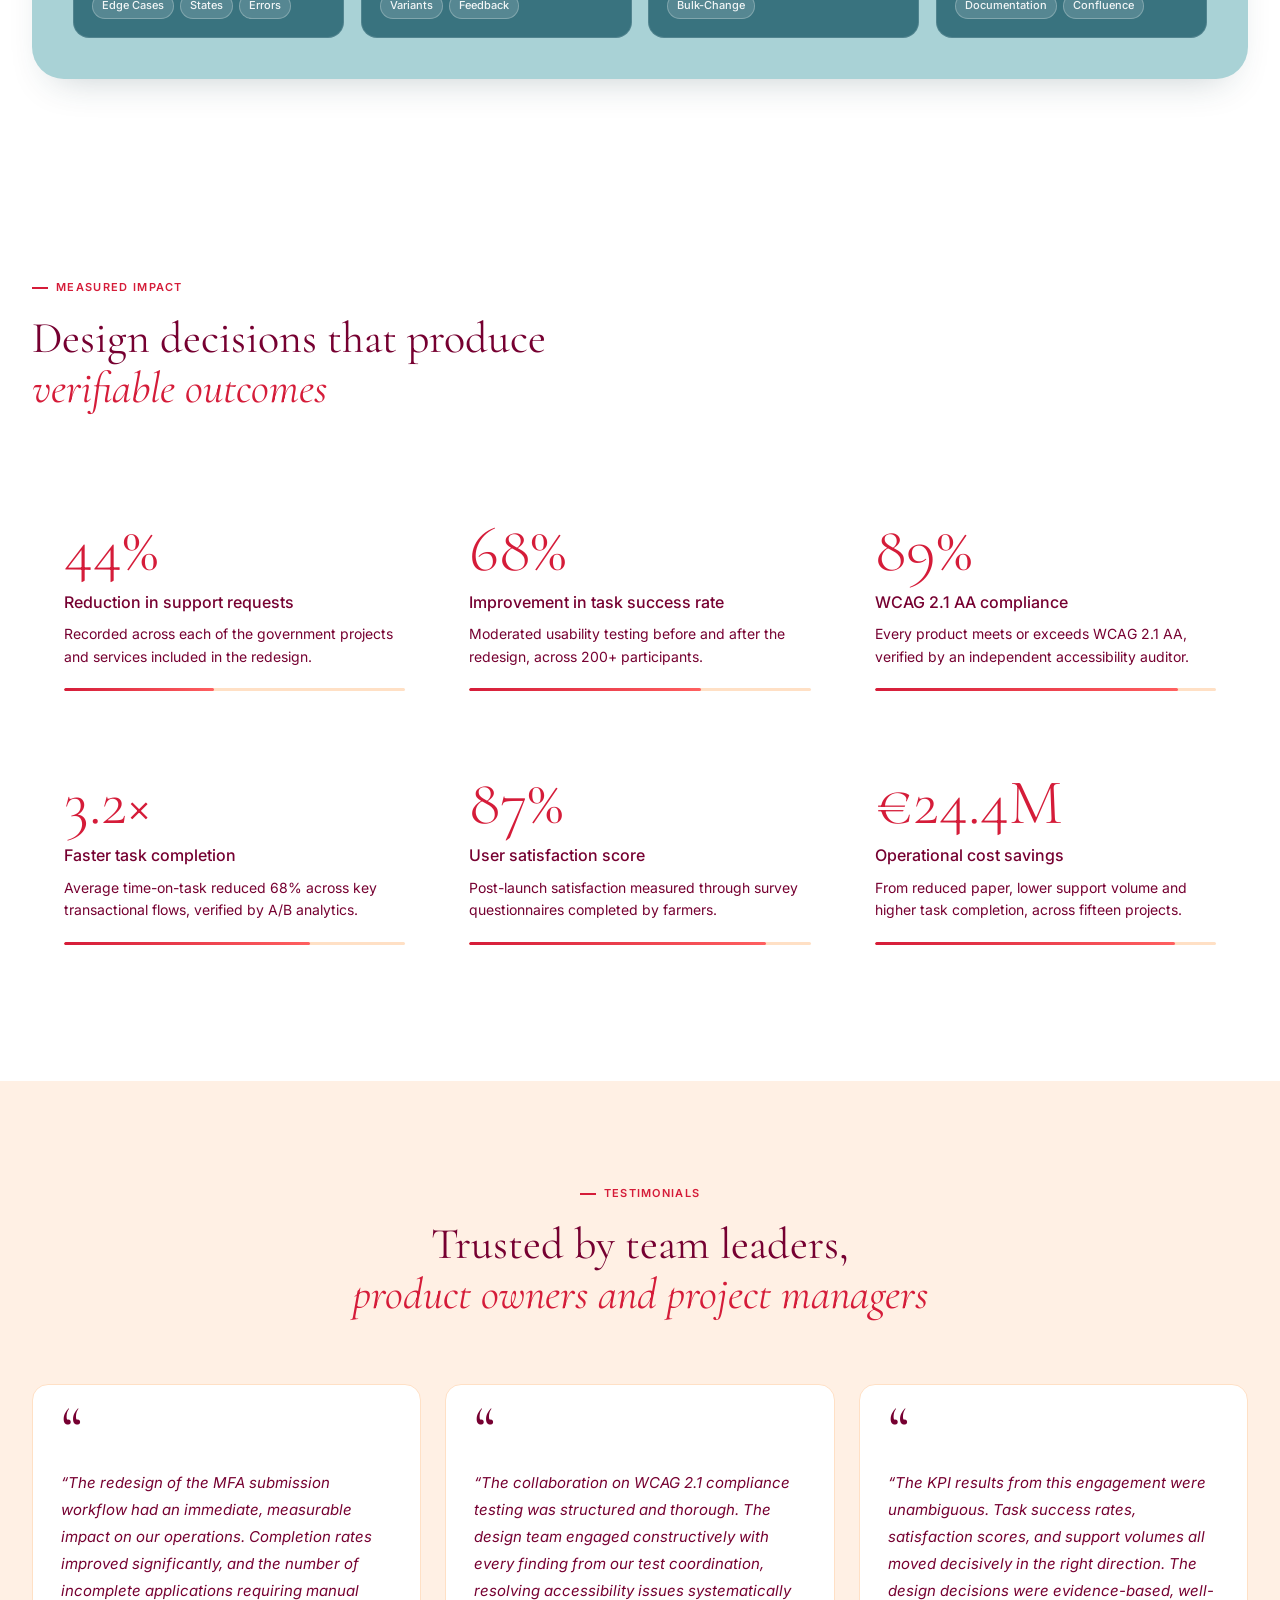
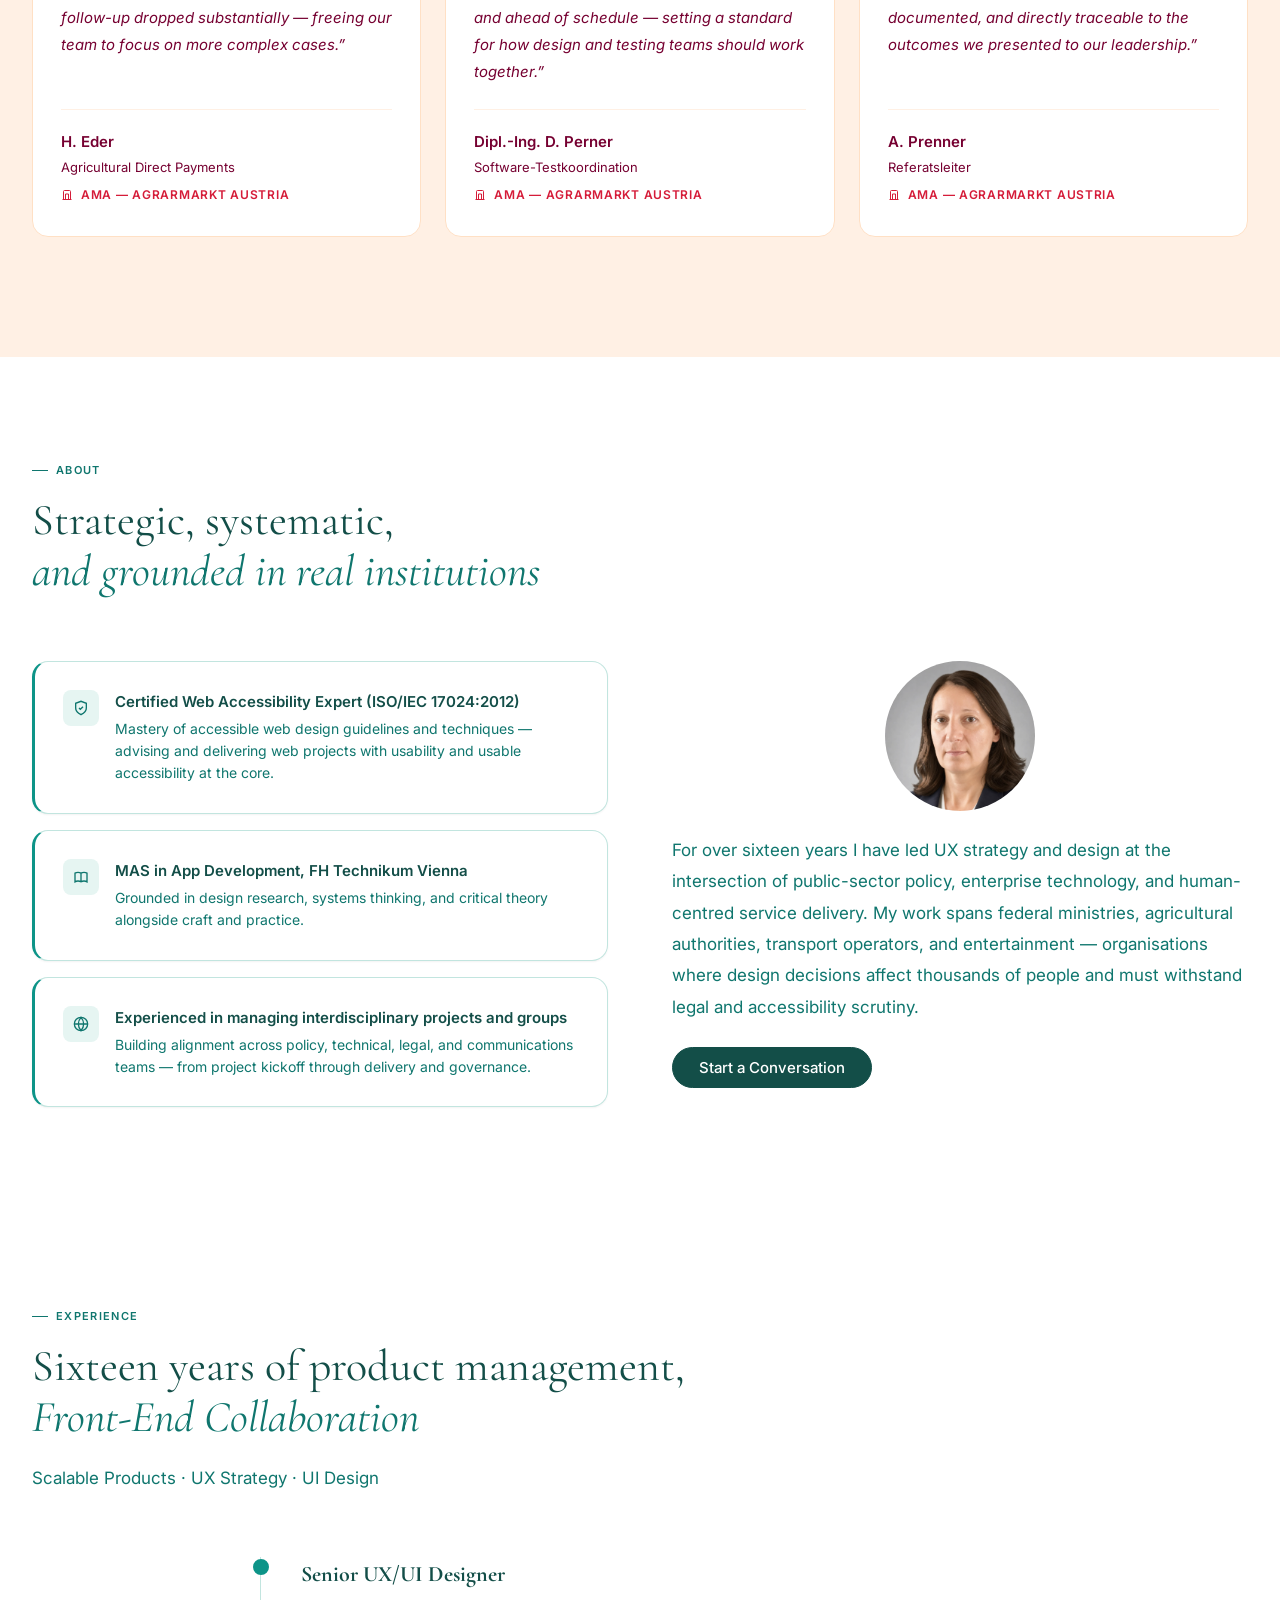
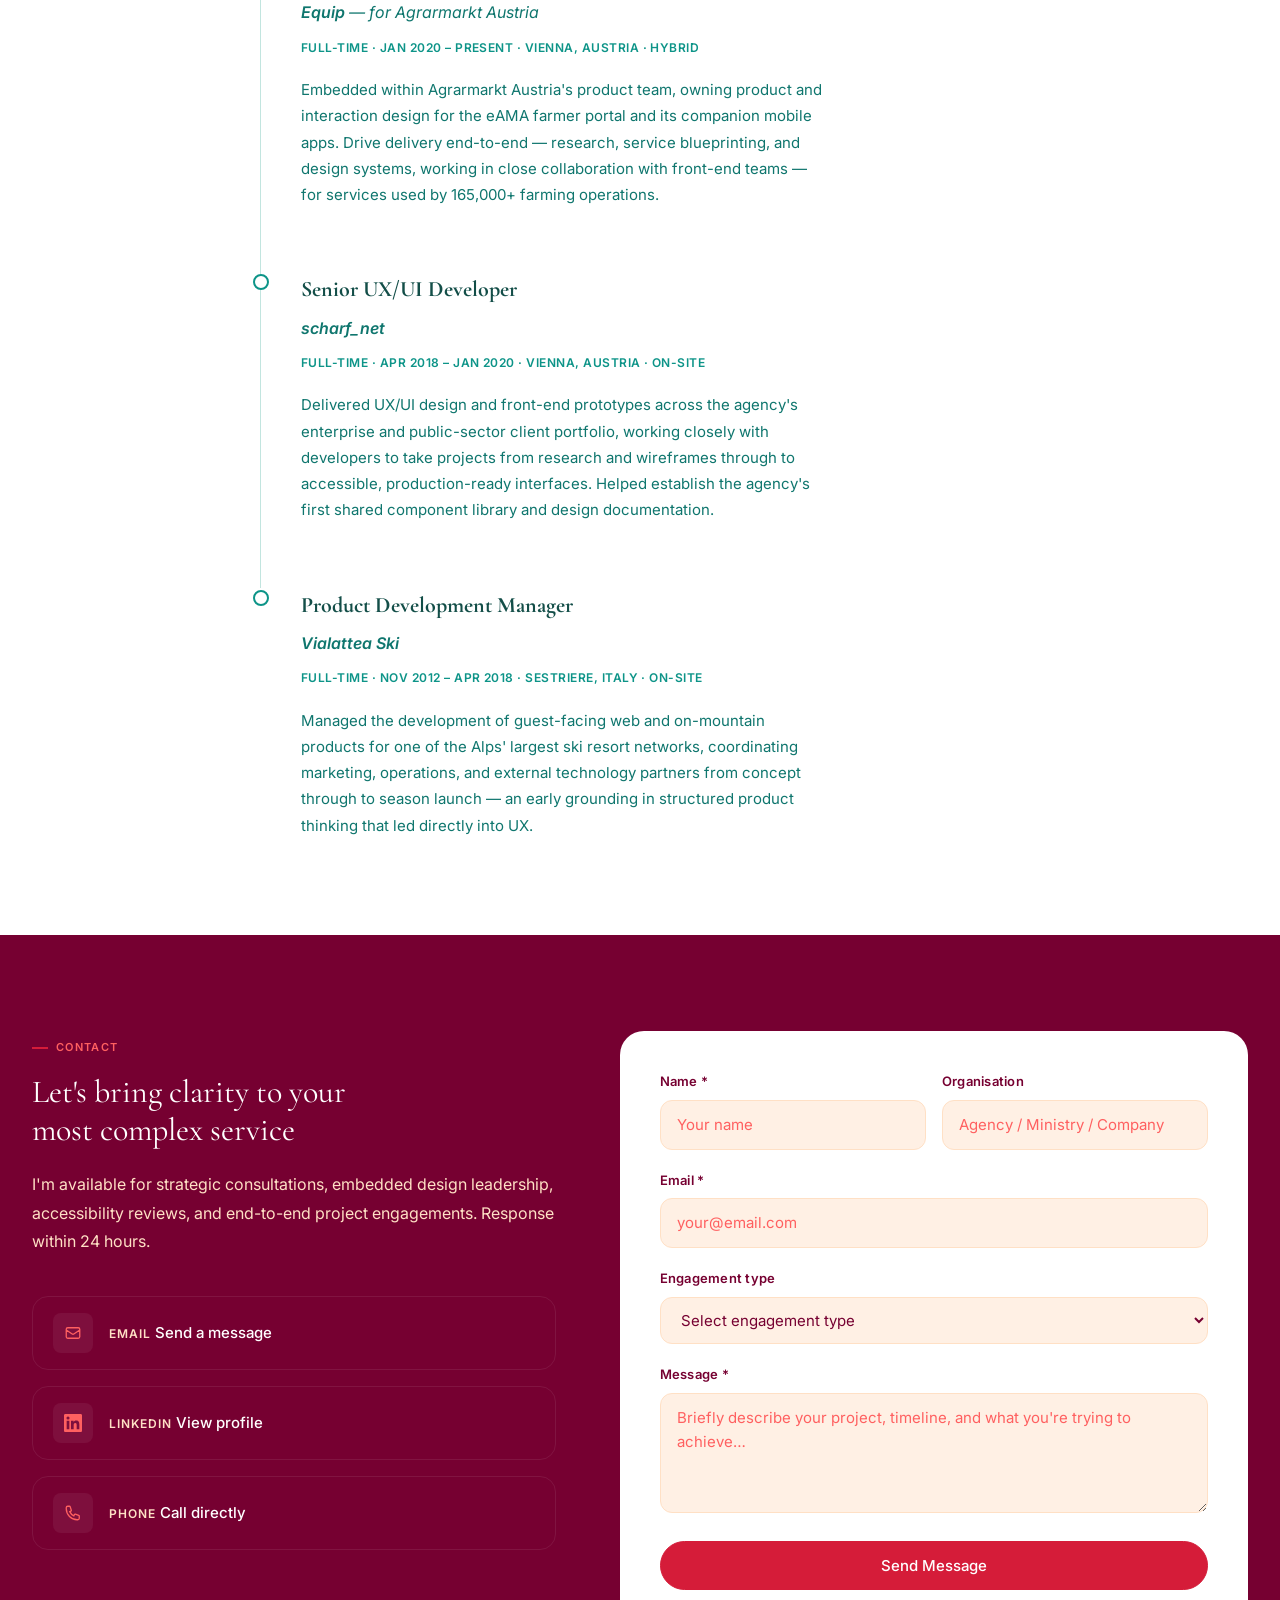
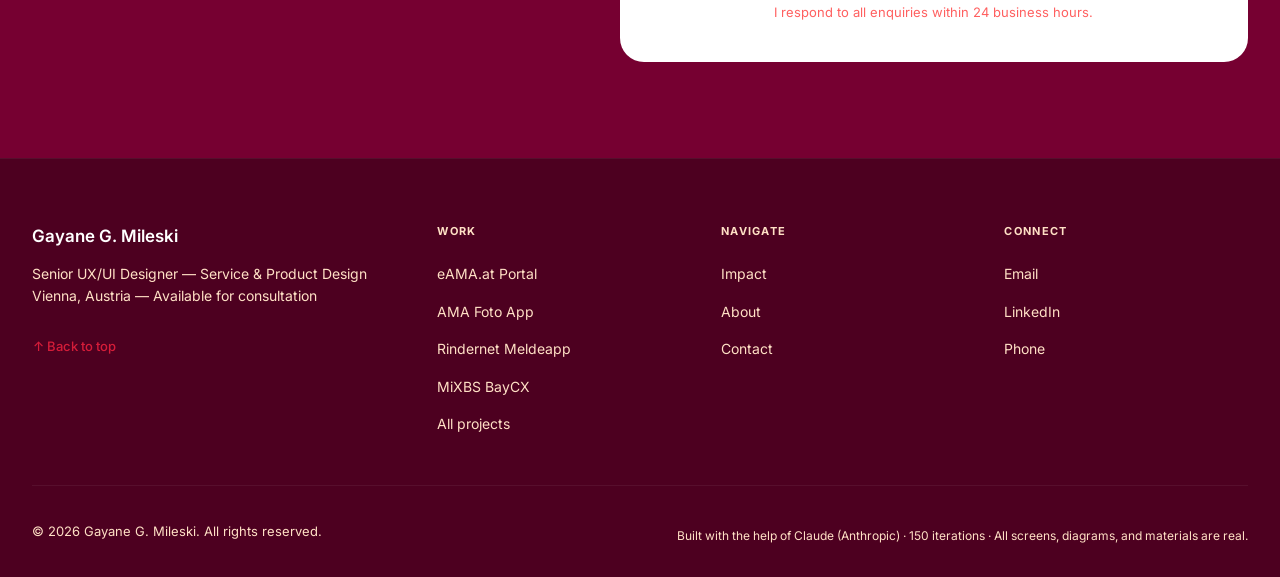
==== commit 86377851: "index: update testimonials heading audience "Trusted by programme directors, product leads, and tran" ====
--- a/index.html
+++ b/index.html
@@ -606,7 +606,7 @@
       <header class="section-header section-header--centered" data-reveal>
         <span class="section-label">Testimonials</span>
         <h2 class="section-title" id="testimonials-heading">
-          Trusted by programme directors,<br><em>product leads, and transformation teams</em>
+          Trusted by team leaders,<br><em>product owners and project managers</em>
         </h2>
       </header>
 
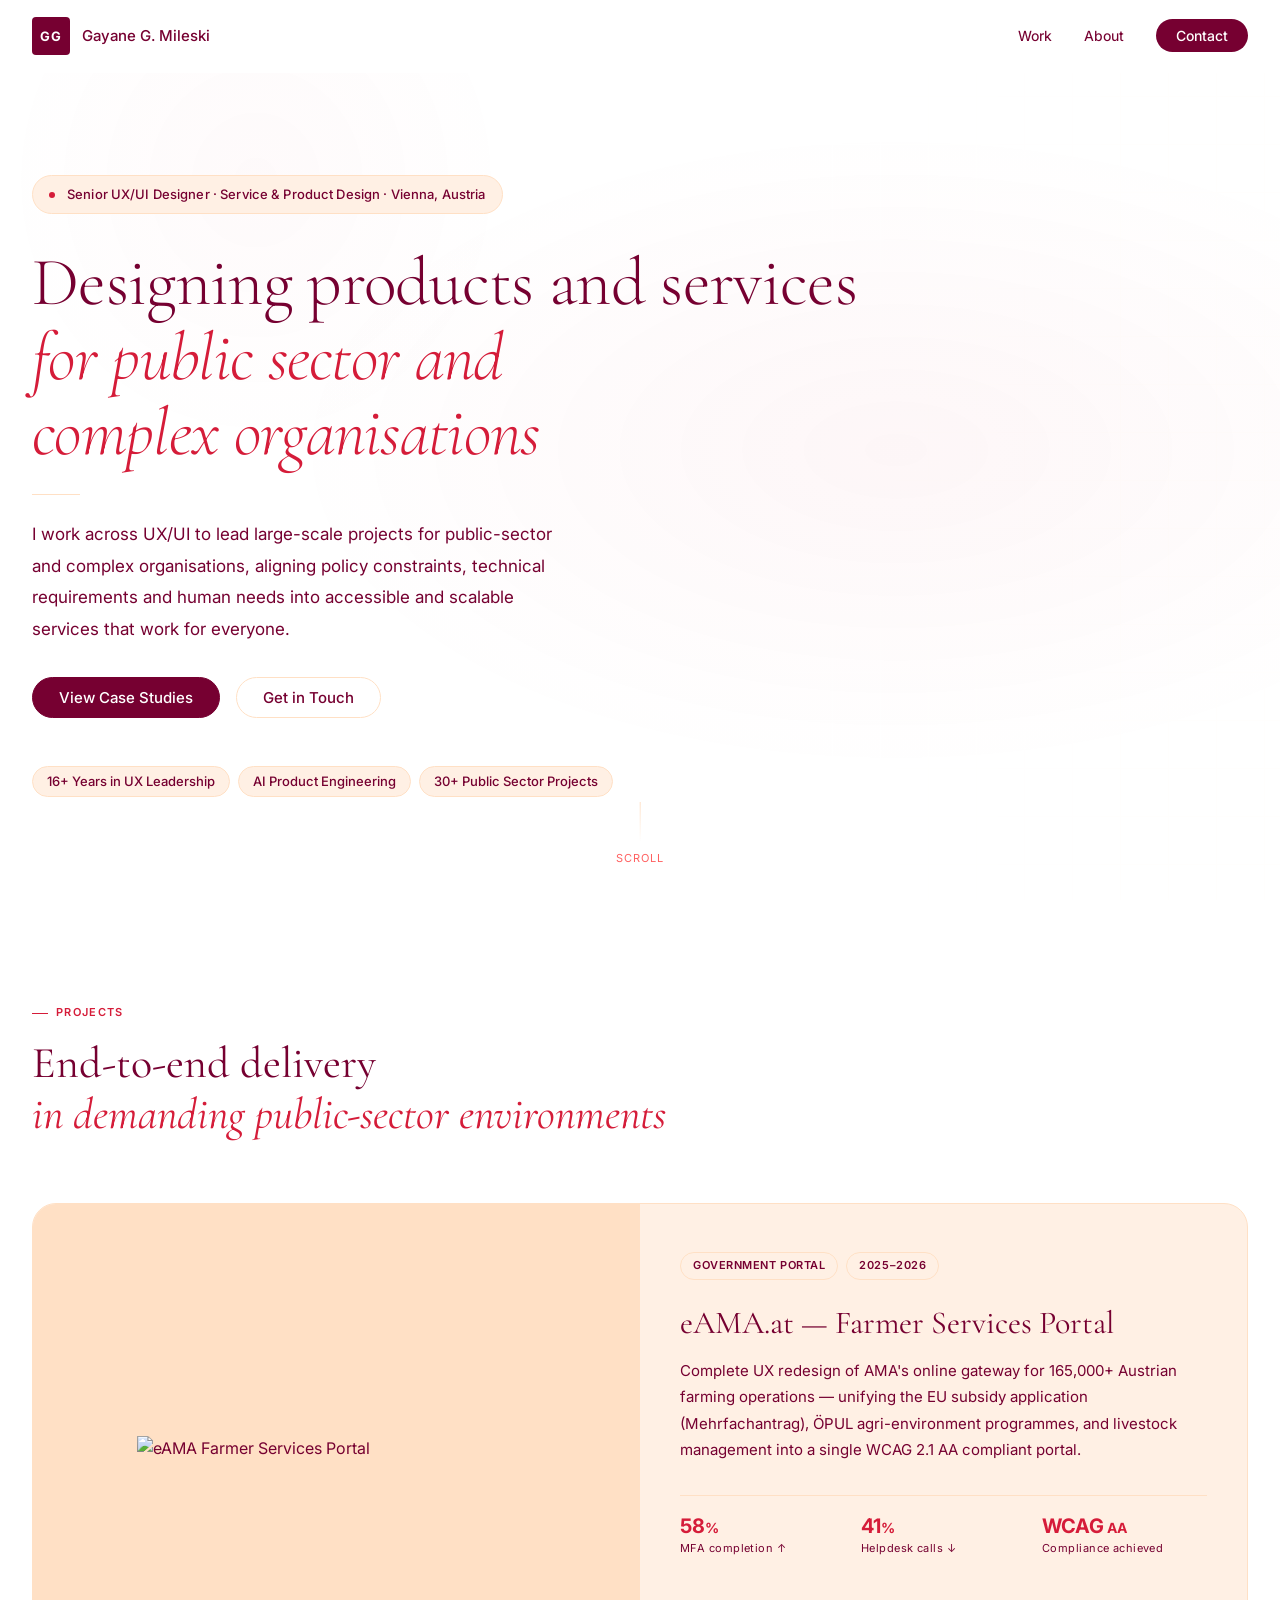
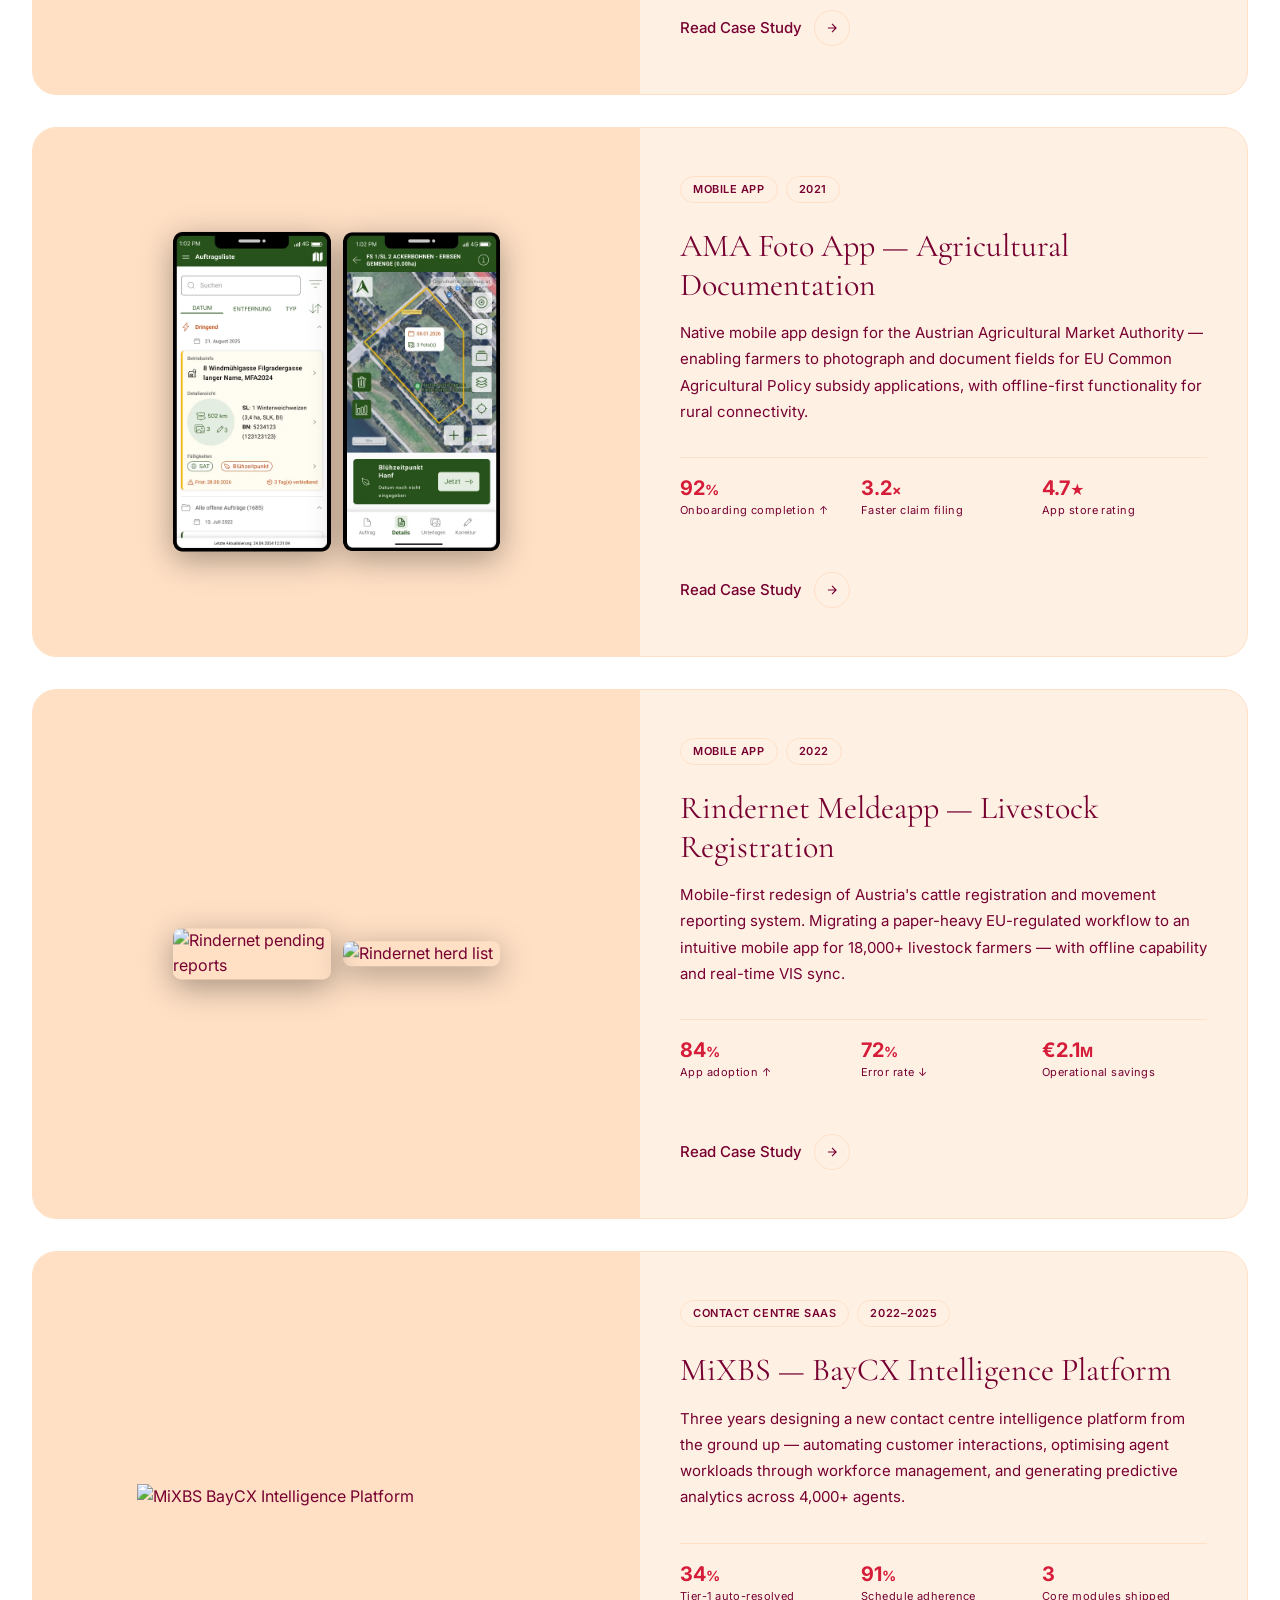
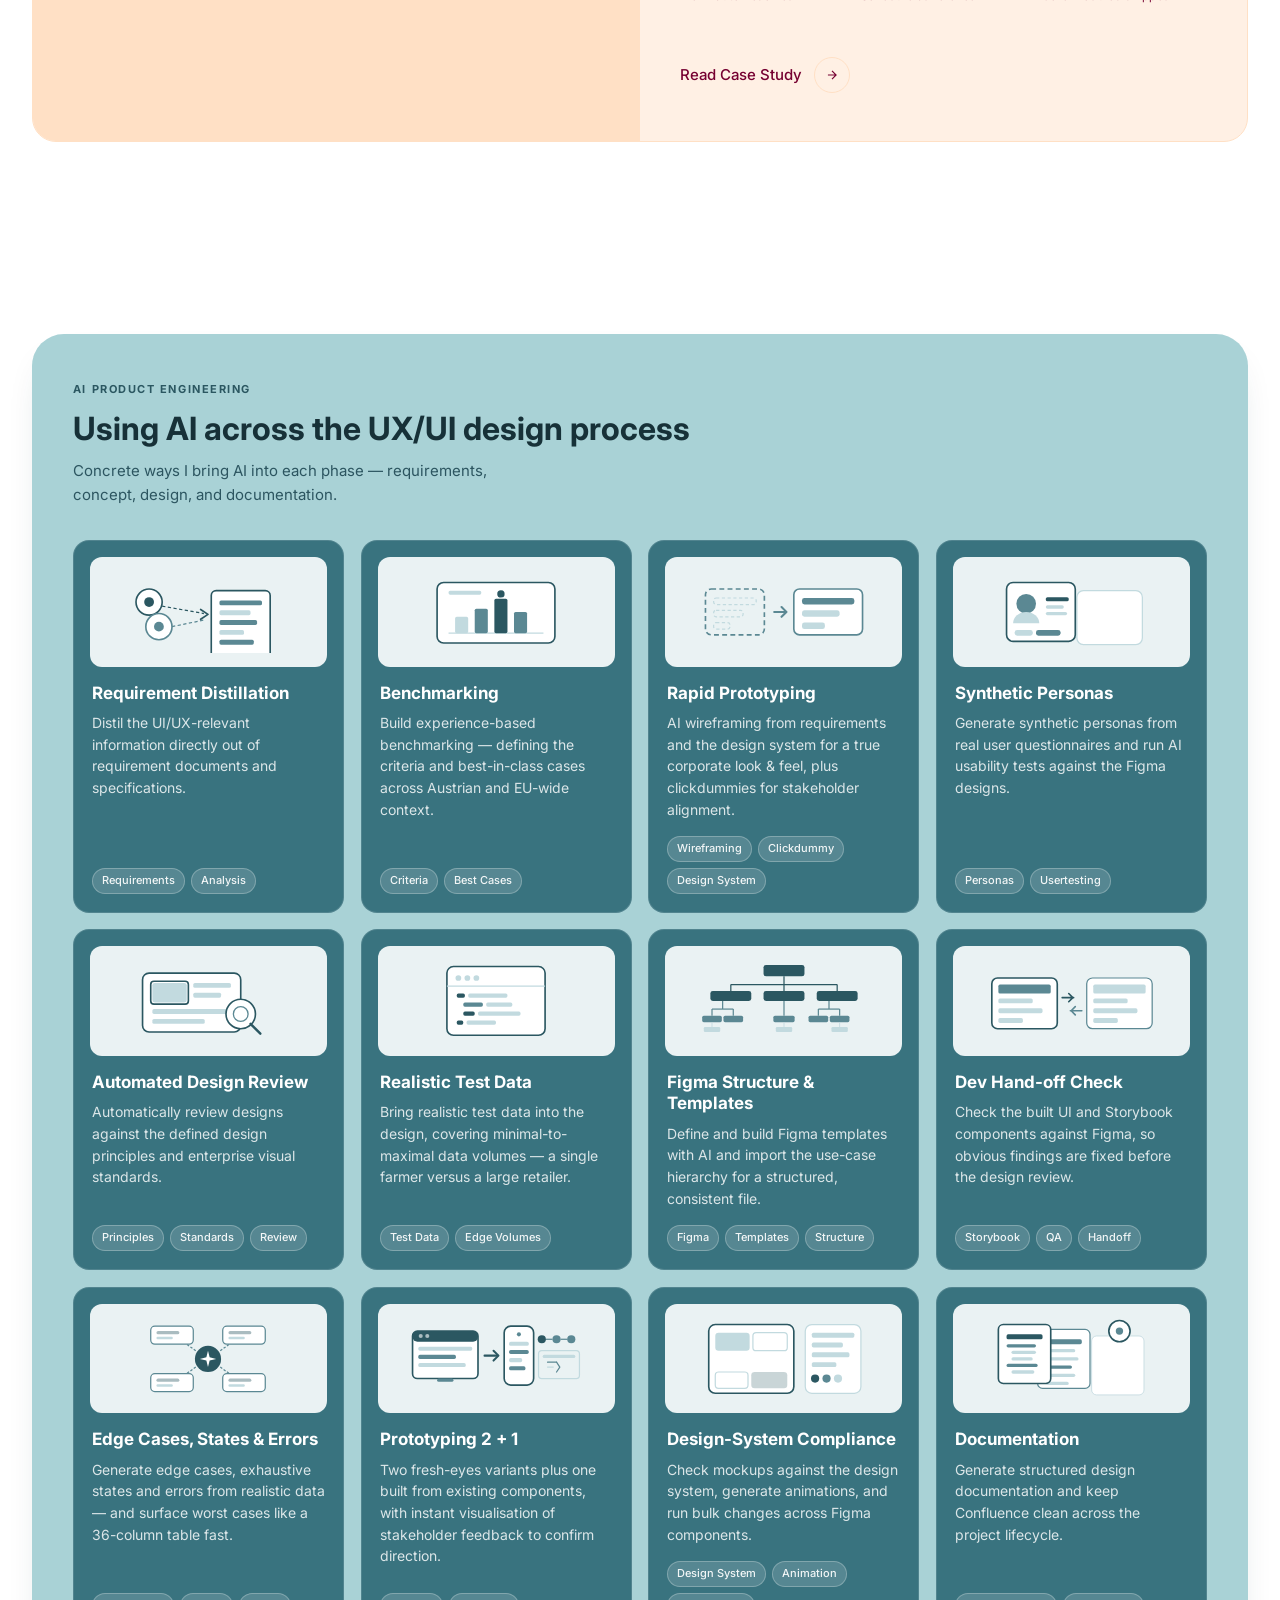
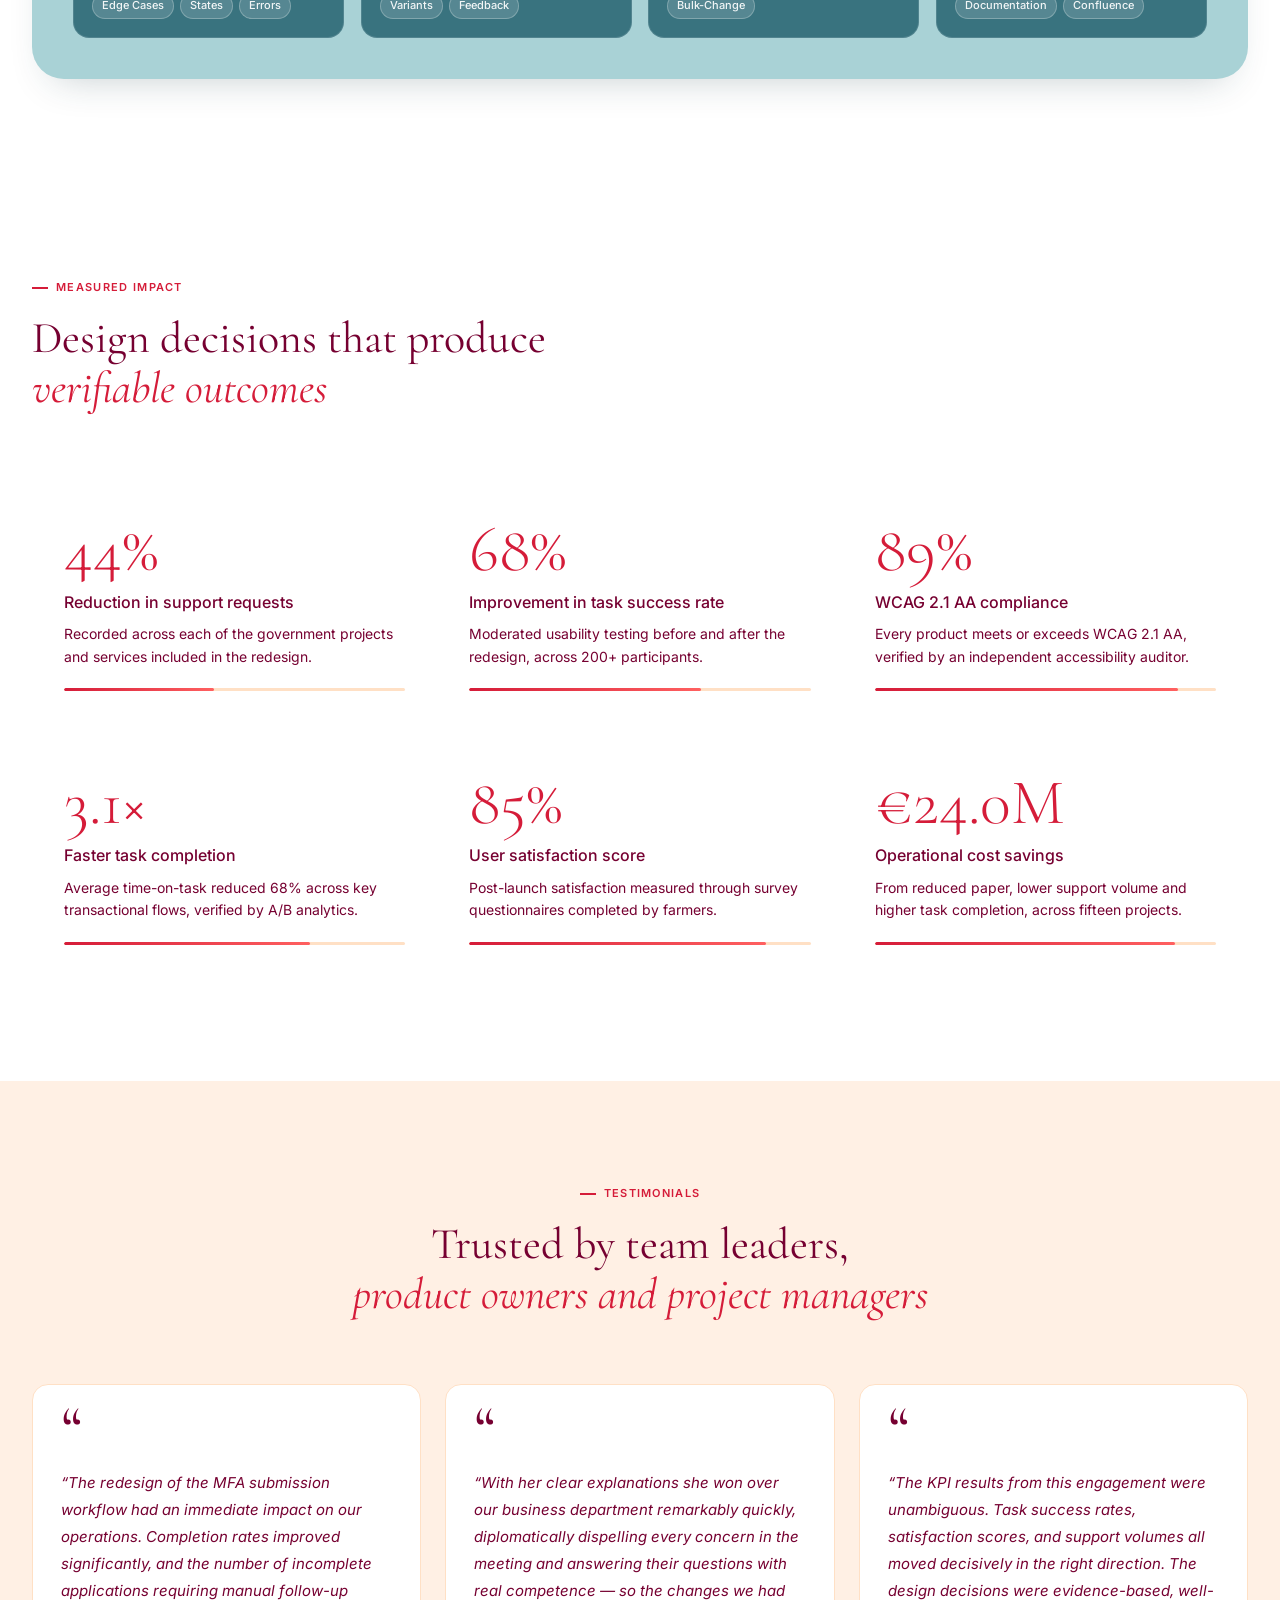
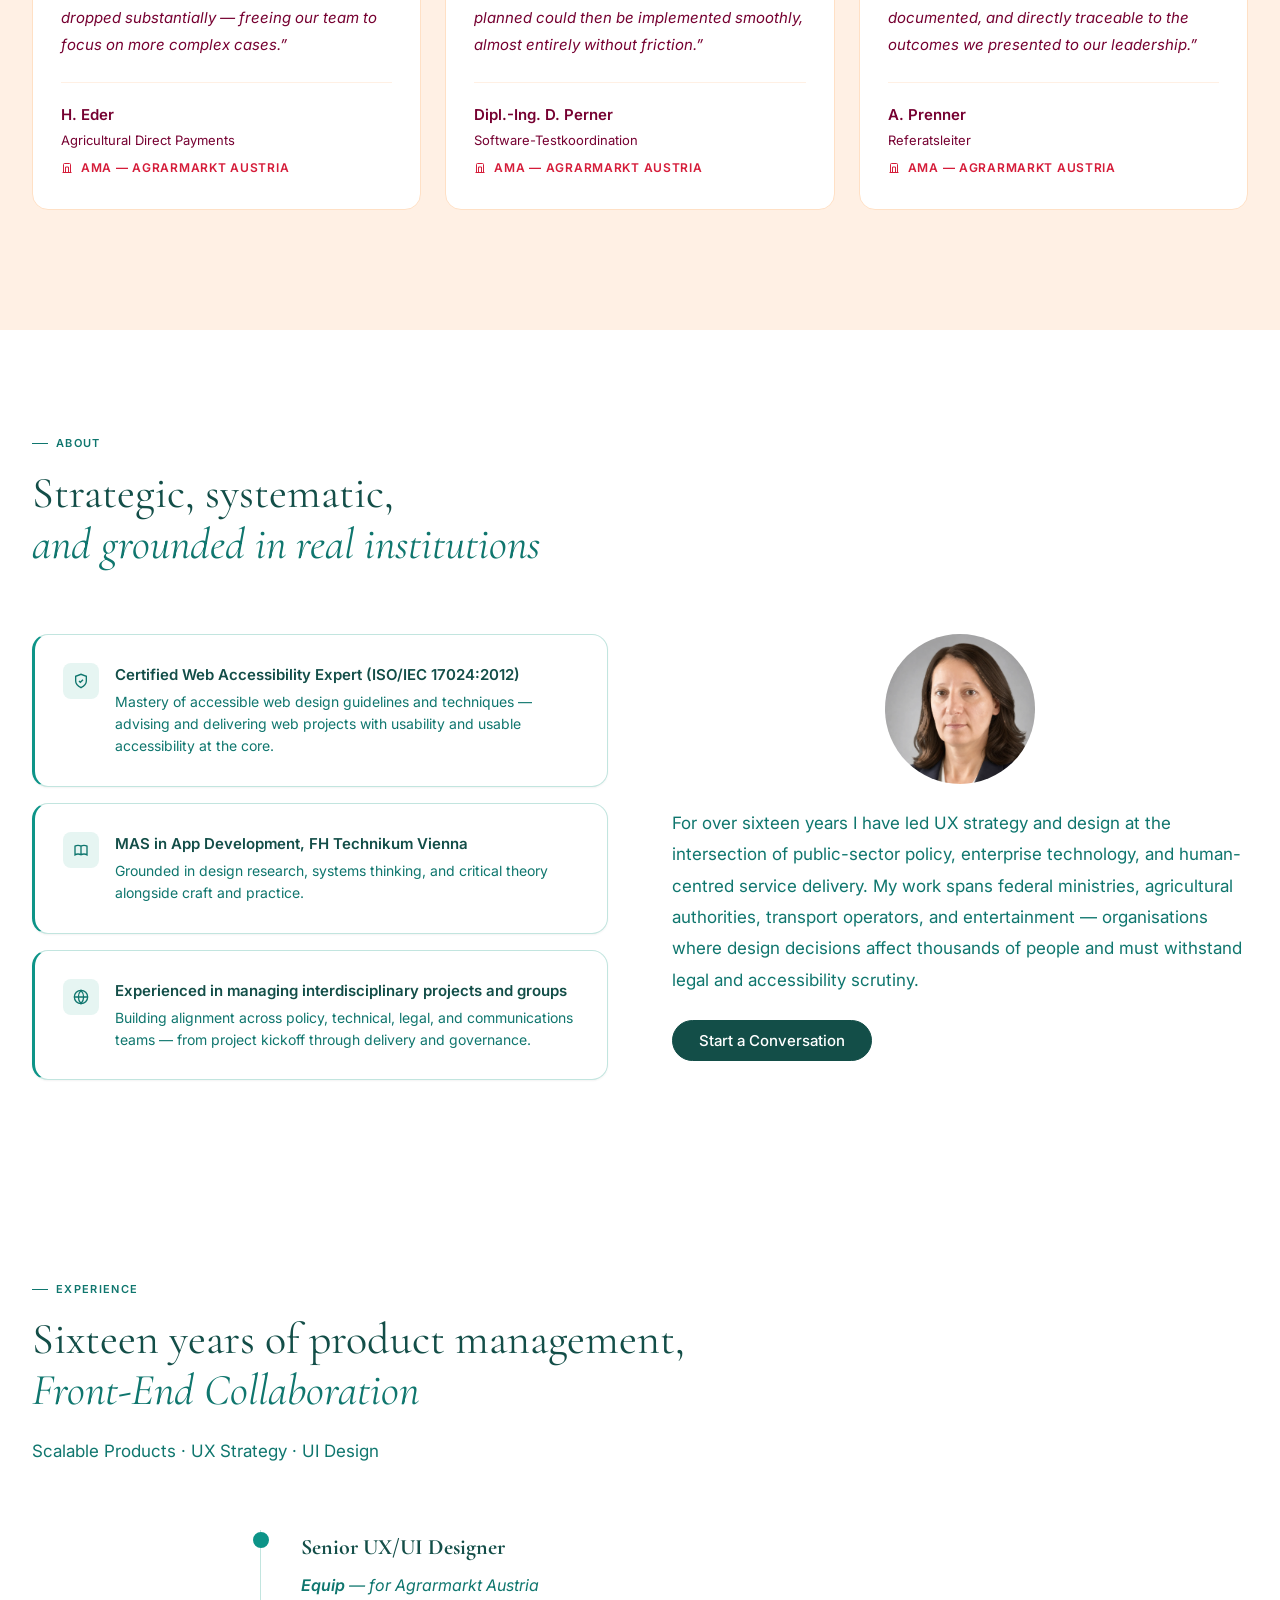
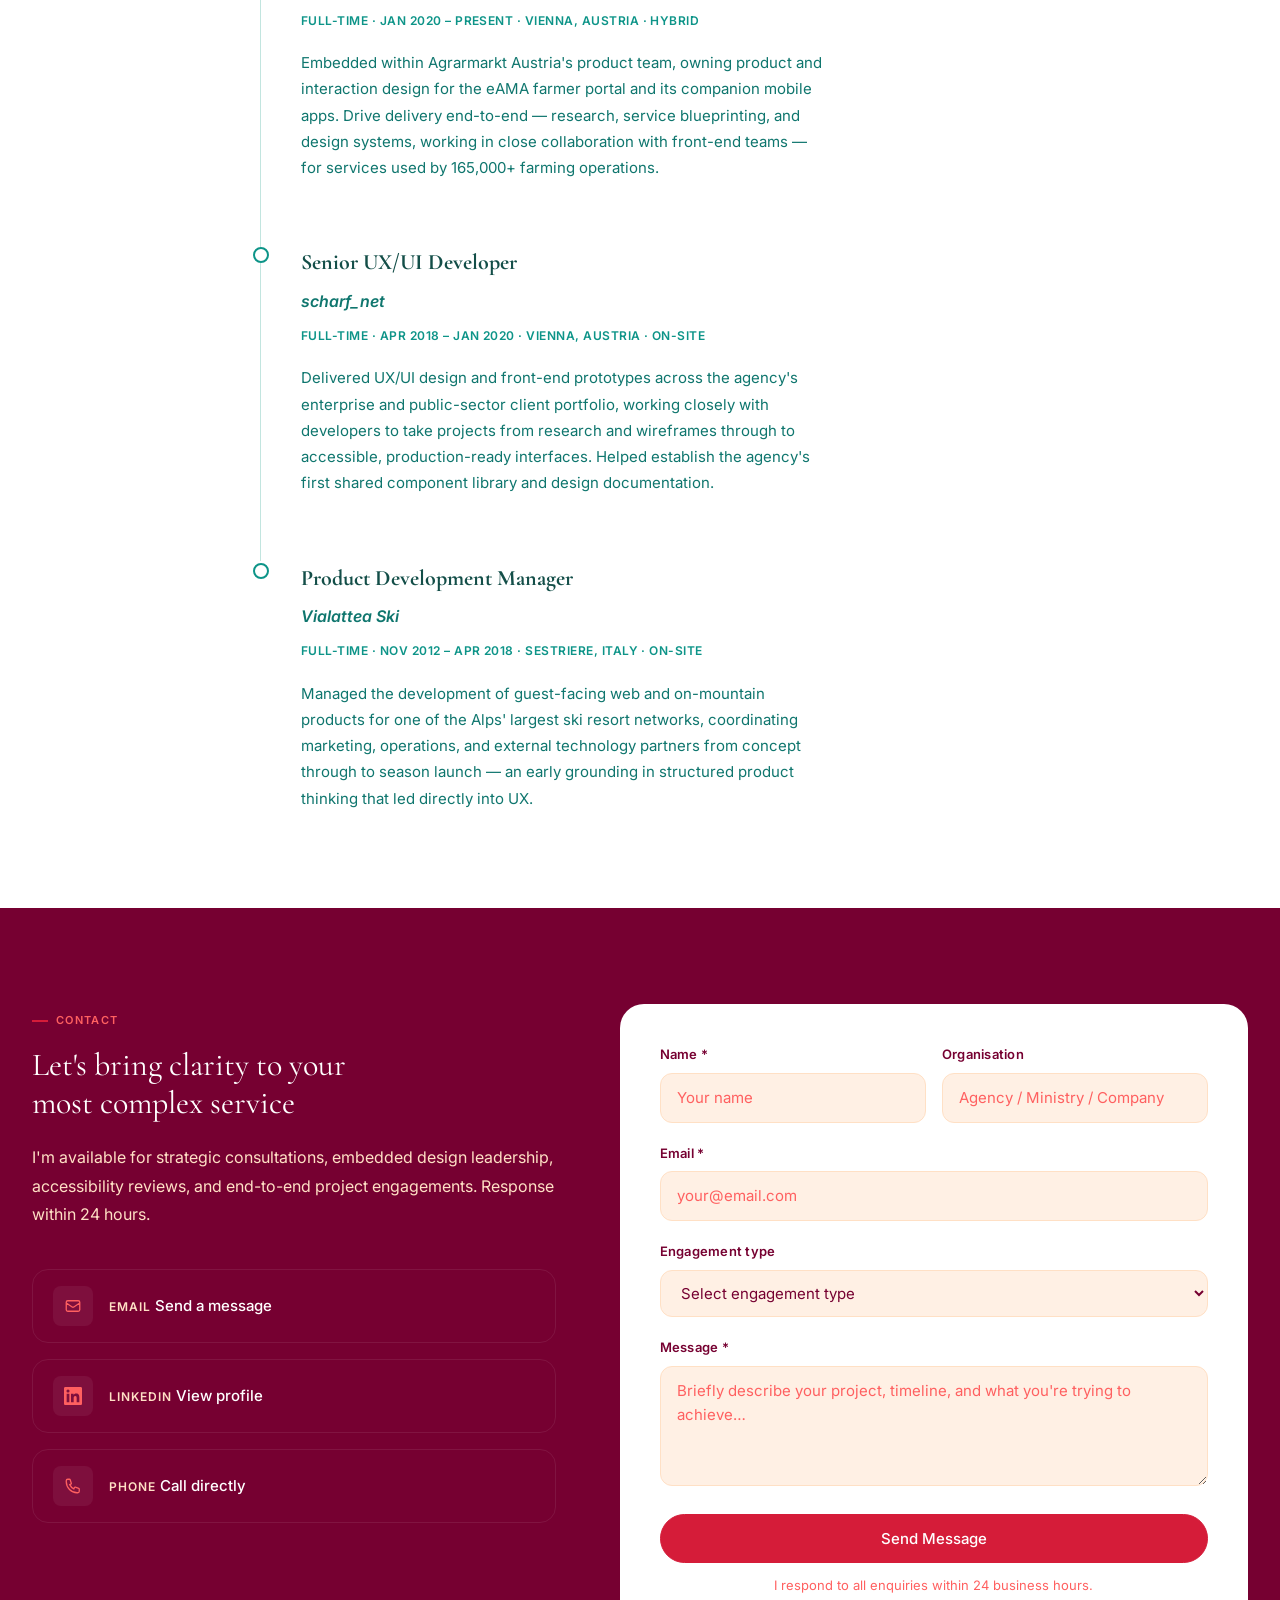
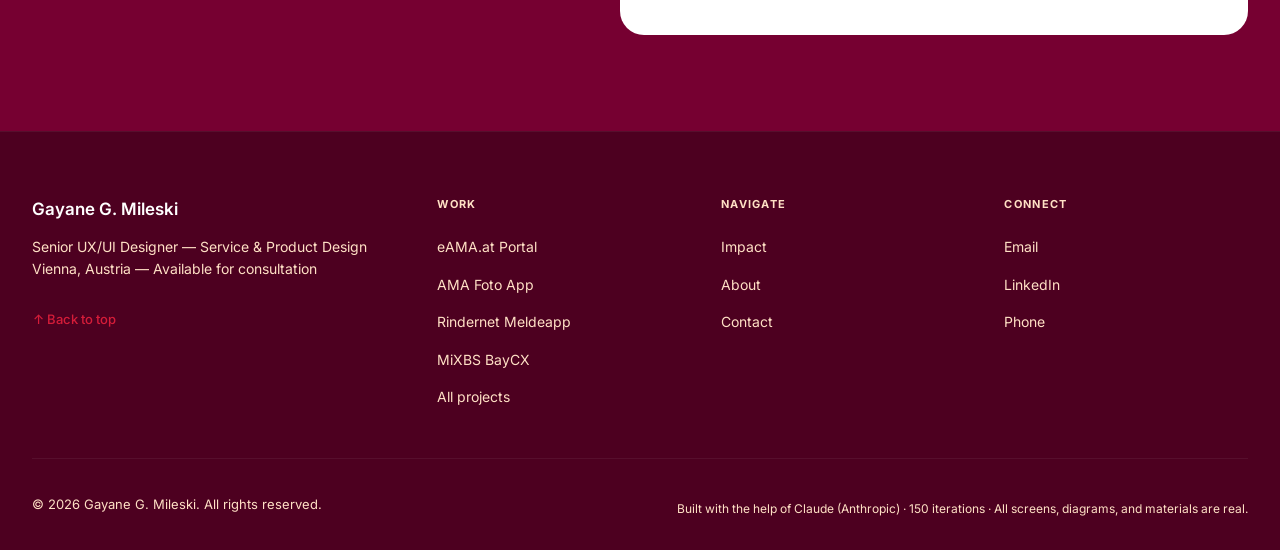
==== commit 92f14160: "index: tweak testimonial 1; rewrite testimonial 2 from the client email - H. Eder: "immediate, measu" ====
--- a/index.html
+++ b/index.html
@@ -615,7 +615,7 @@
         <article class="testimonial-card" data-reveal data-reveal-delay="1">
           <div class="testimonial-quote-mark" aria-hidden="true">“</div>
           <blockquote>
-            <p class="testimonial-text">“The redesign of the MFA submission workflow had an immediate, measurable impact on our operations. Completion rates improved significantly, and the number of incomplete applications requiring manual follow-up dropped substantially — freeing our team to focus on more complex cases.”</p>
+            <p class="testimonial-text">“The redesign of the MFA submission workflow had an immediate impact on our operations. Completion rates improved significantly, and the number of incomplete applications requiring manual follow-up dropped substantially — freeing our team to focus on more complex cases.”</p>
           </blockquote>
           <footer class="testimonial-footer">
             <div class="testimonial-name">H. Eder</div>
@@ -630,7 +630,7 @@
         <article class="testimonial-card" data-reveal data-reveal-delay="2">
           <div class="testimonial-quote-mark" aria-hidden="true">“</div>
           <blockquote>
-            <p class="testimonial-text">“The collaboration on WCAG 2.1 compliance testing was structured and thorough. The design team engaged constructively with every finding from our test coordination, resolving accessibility issues systematically and ahead of schedule — setting a standard for how design and testing teams should work together.”</p>
+            <p class="testimonial-text">“With her clear explanations she won over our business department remarkably quickly, diplomatically dispelling every concern in the meeting and answering their questions with real competence — so the changes we had planned could then be implemented smoothly, almost entirely without friction.”</p>
           </blockquote>
           <footer class="testimonial-footer">
             <div class="testimonial-name">Dipl.-Ing. D. Perner</div>
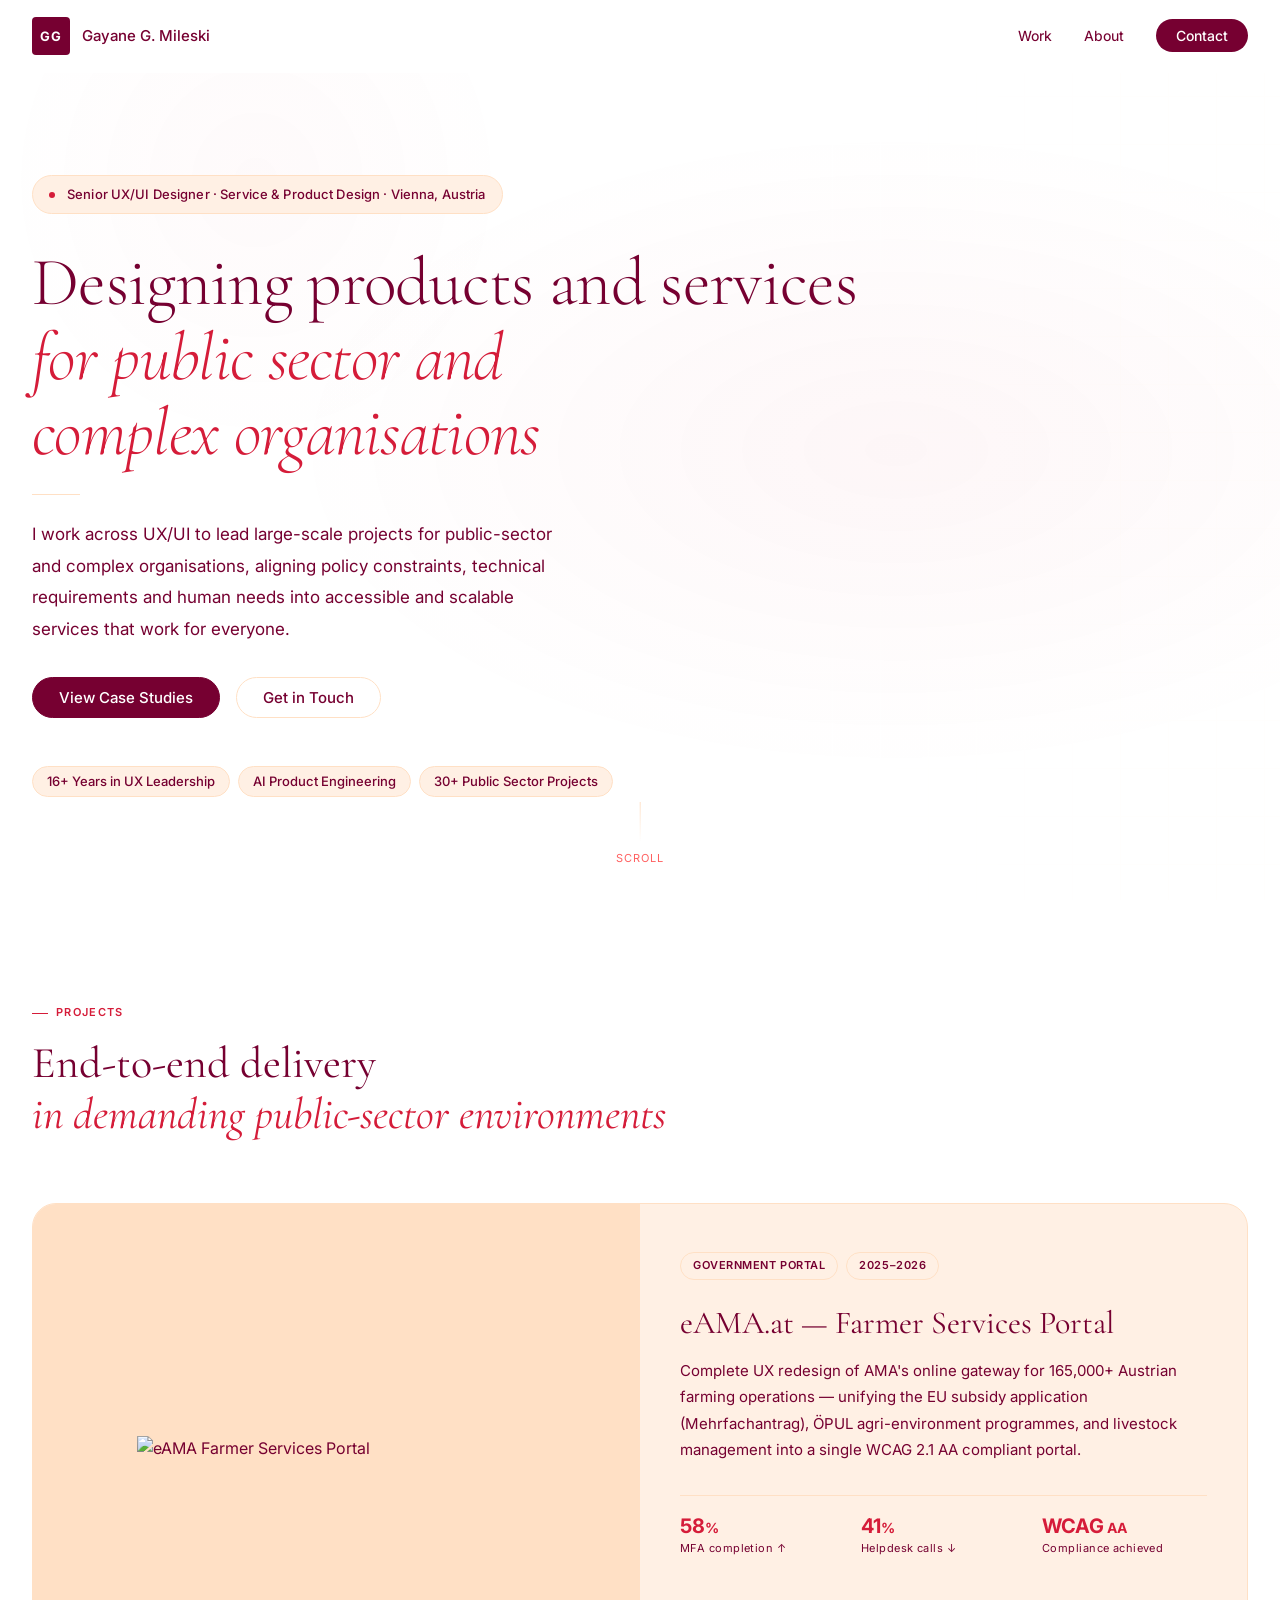
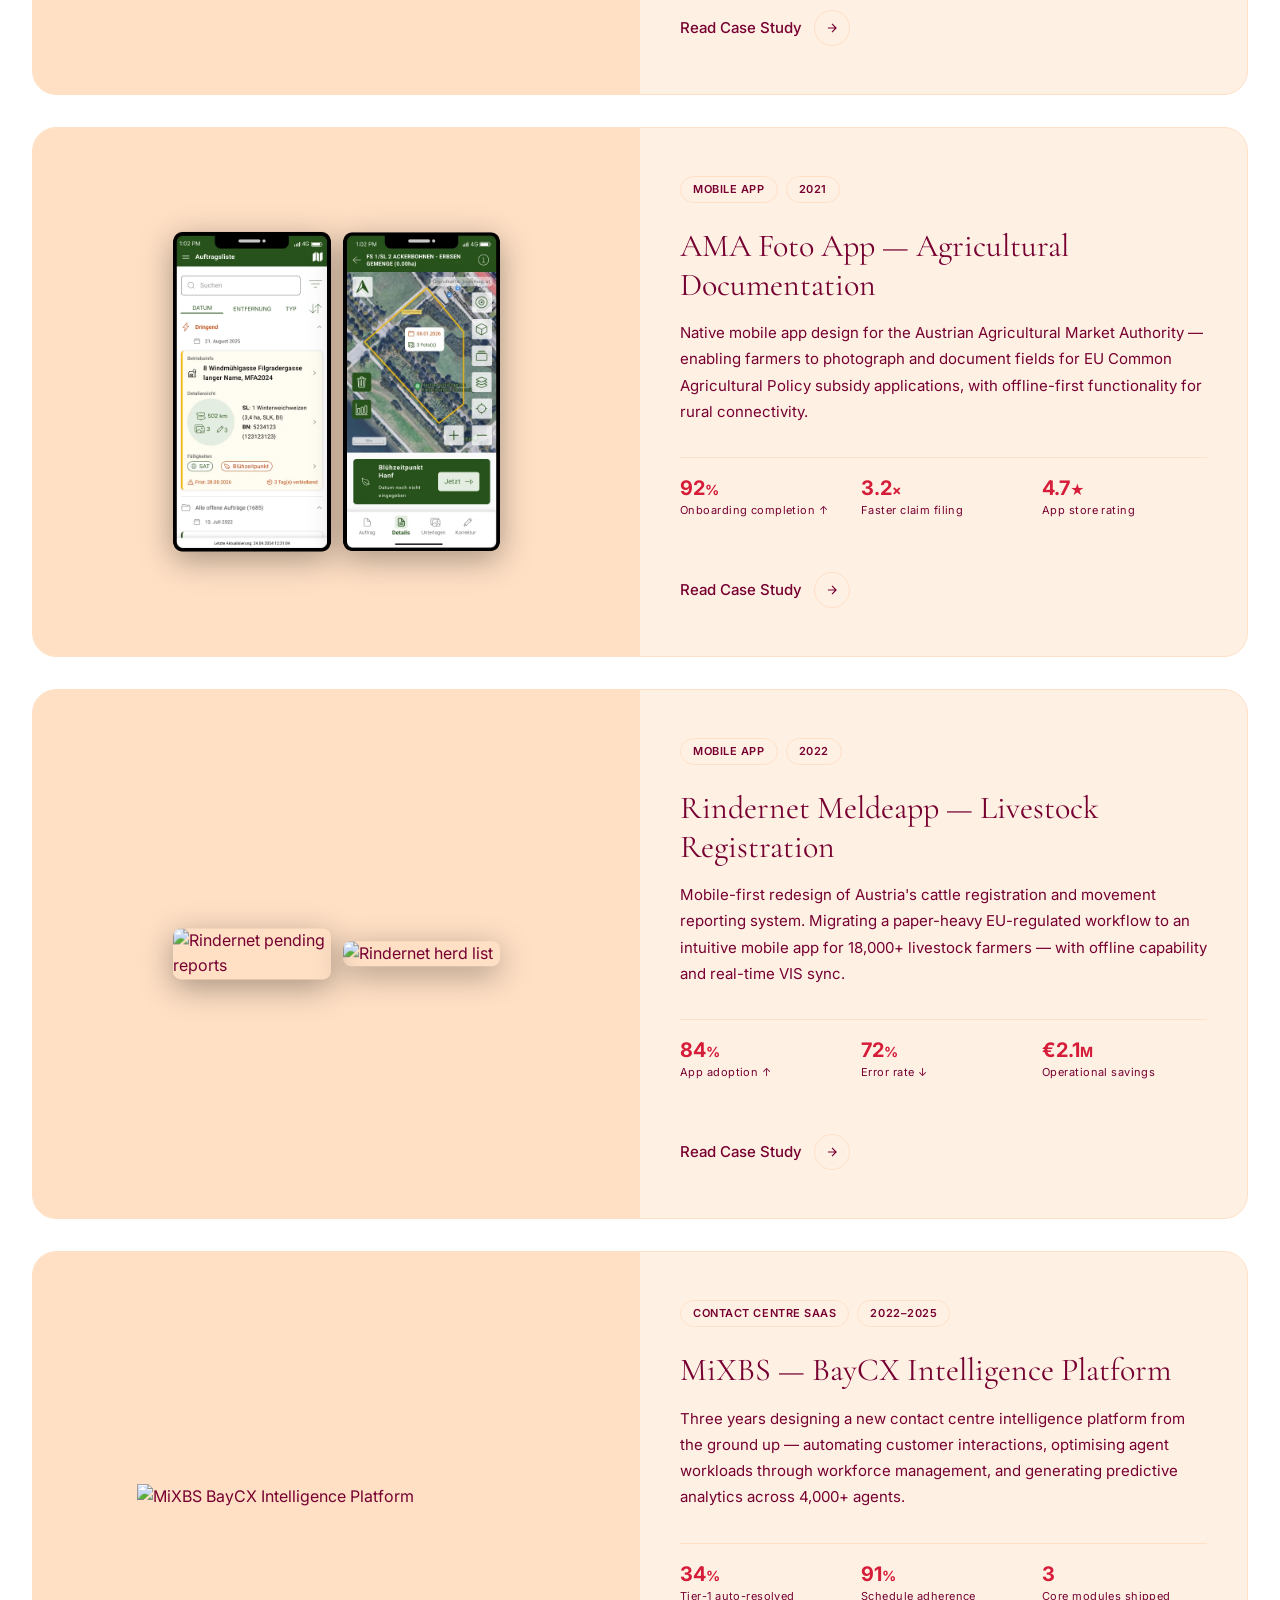
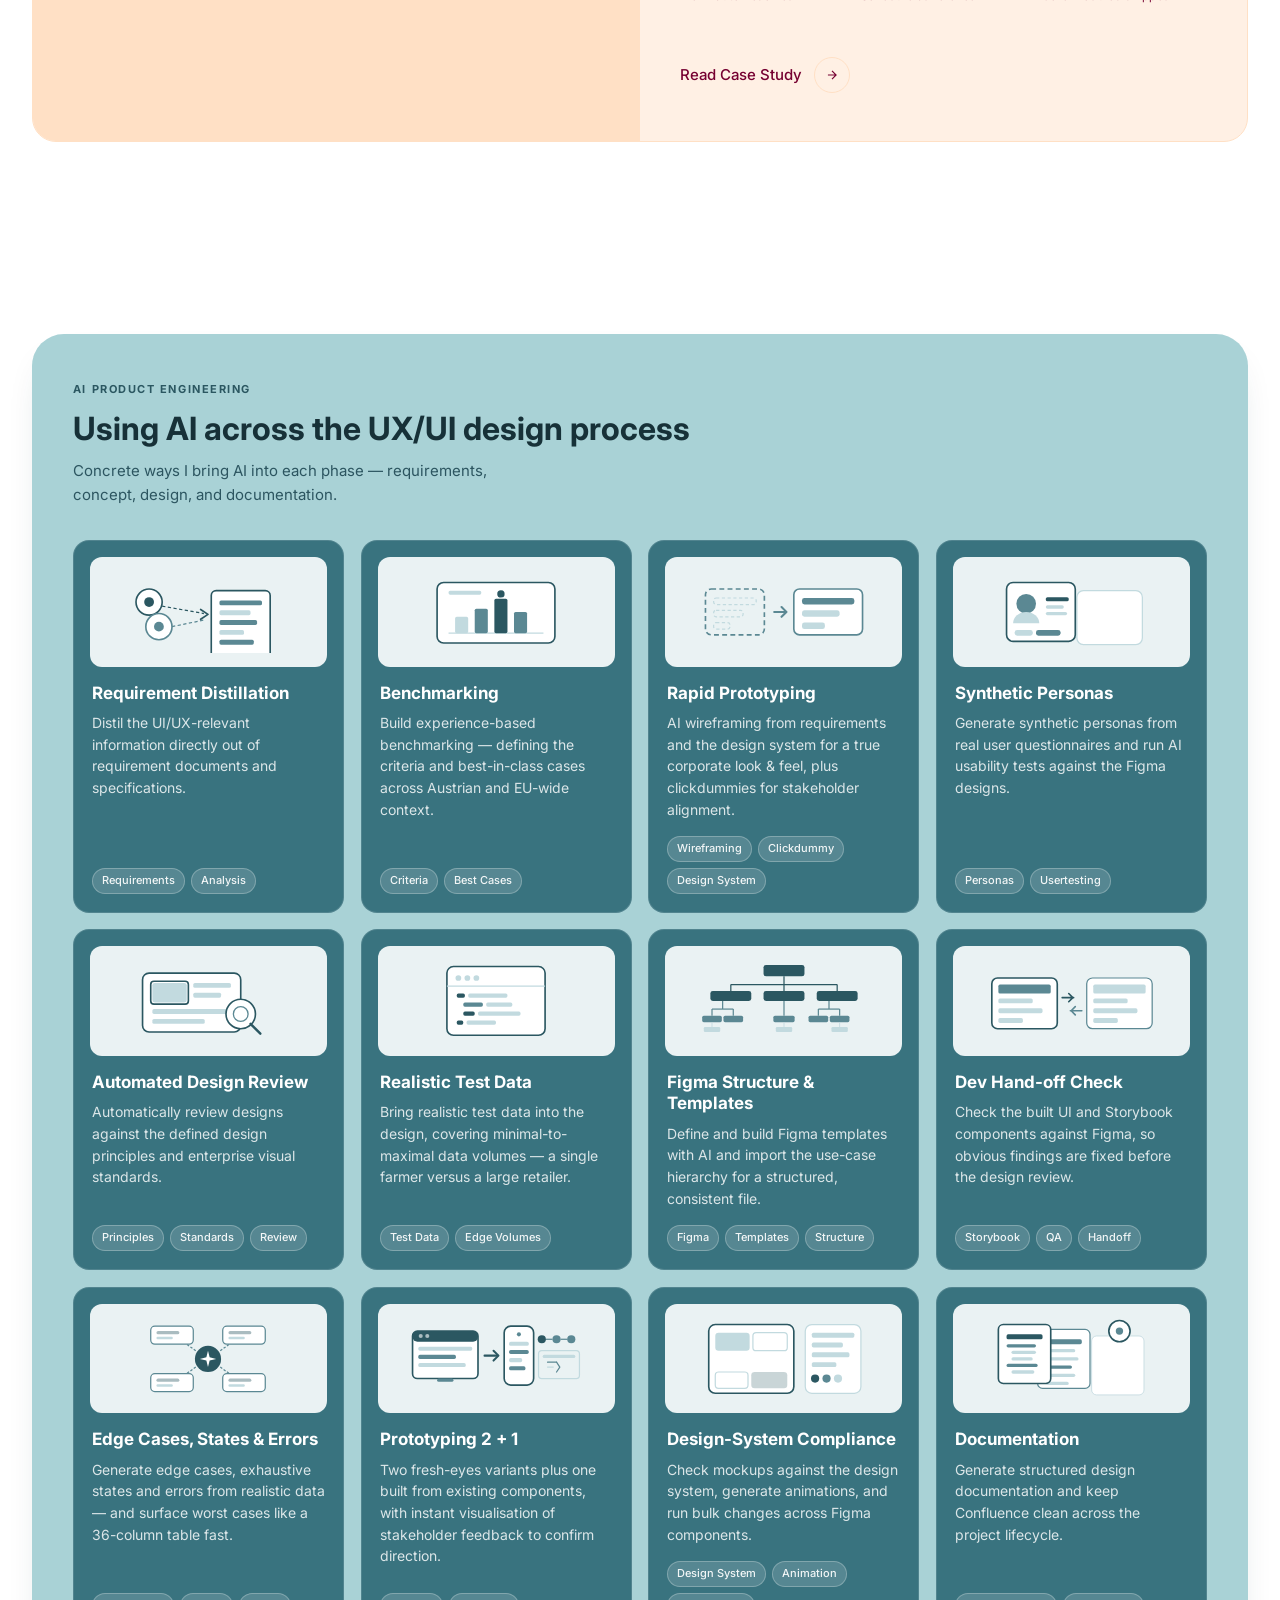
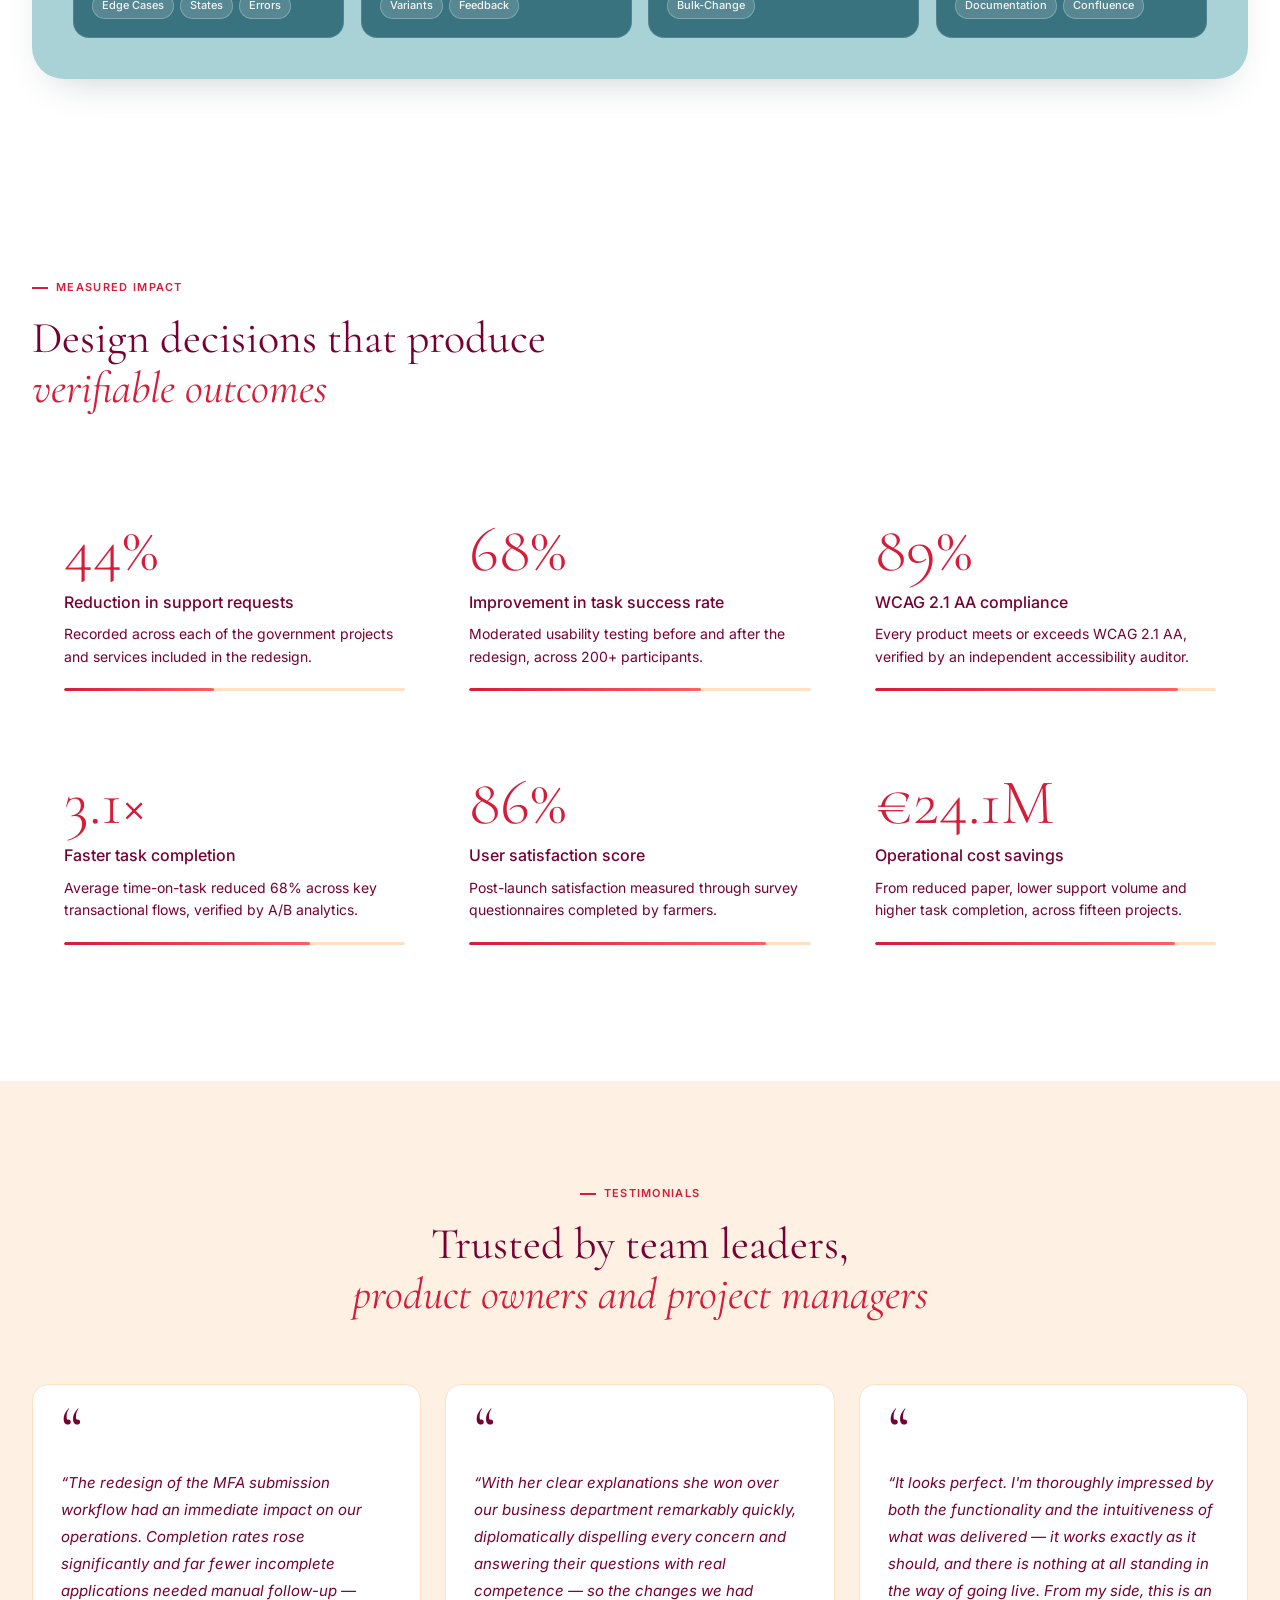
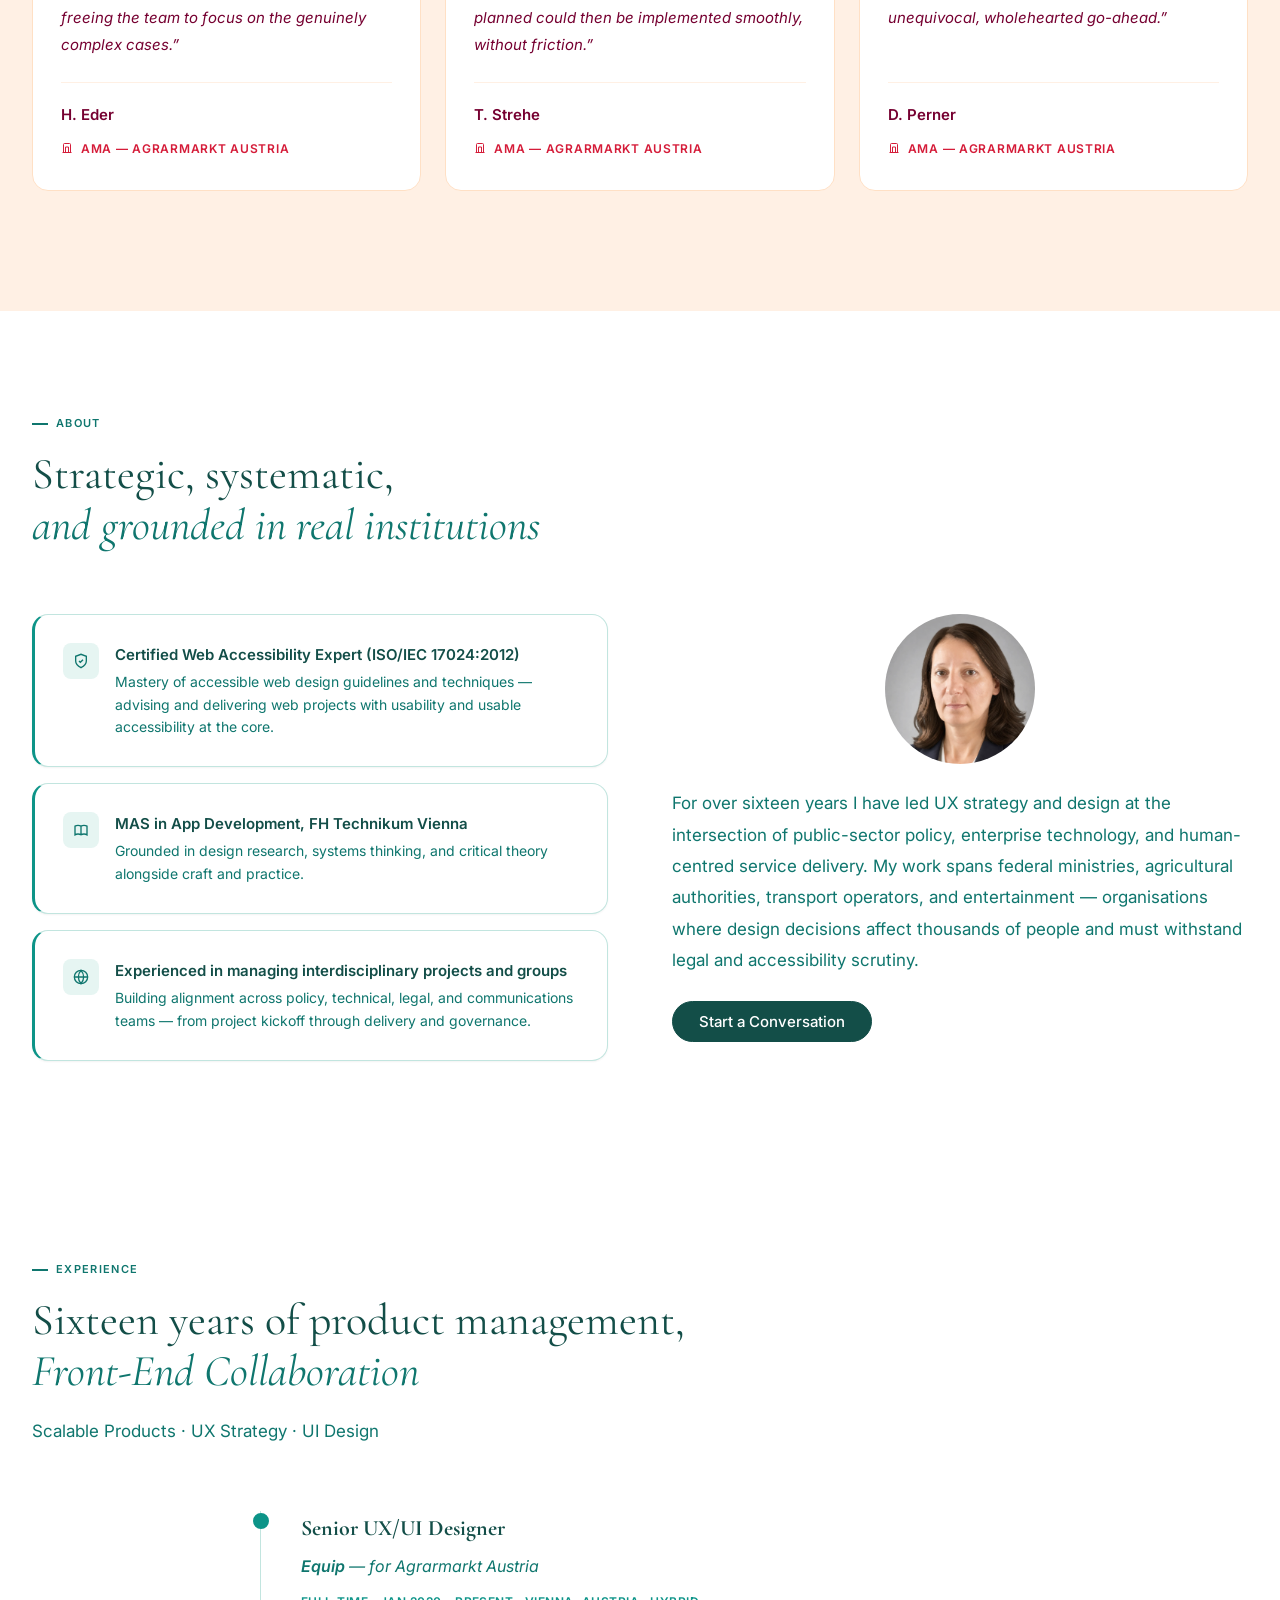
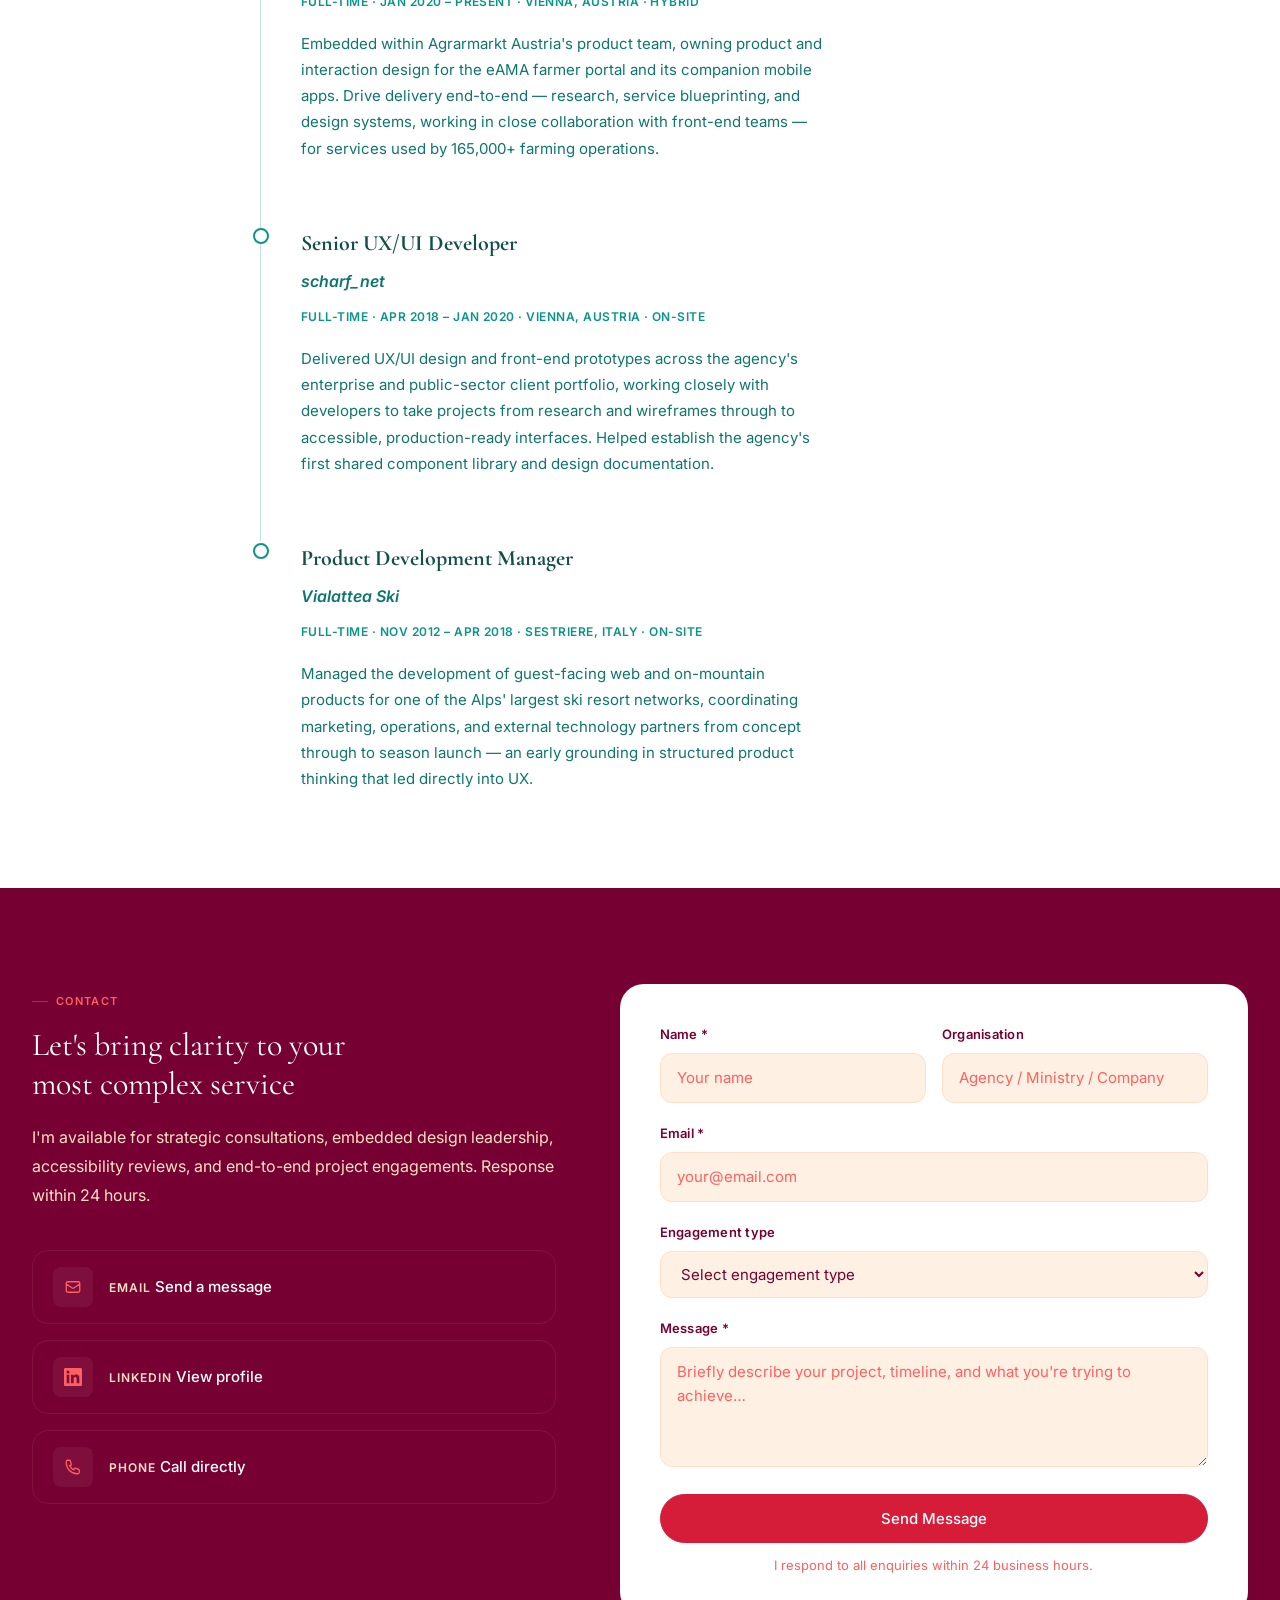
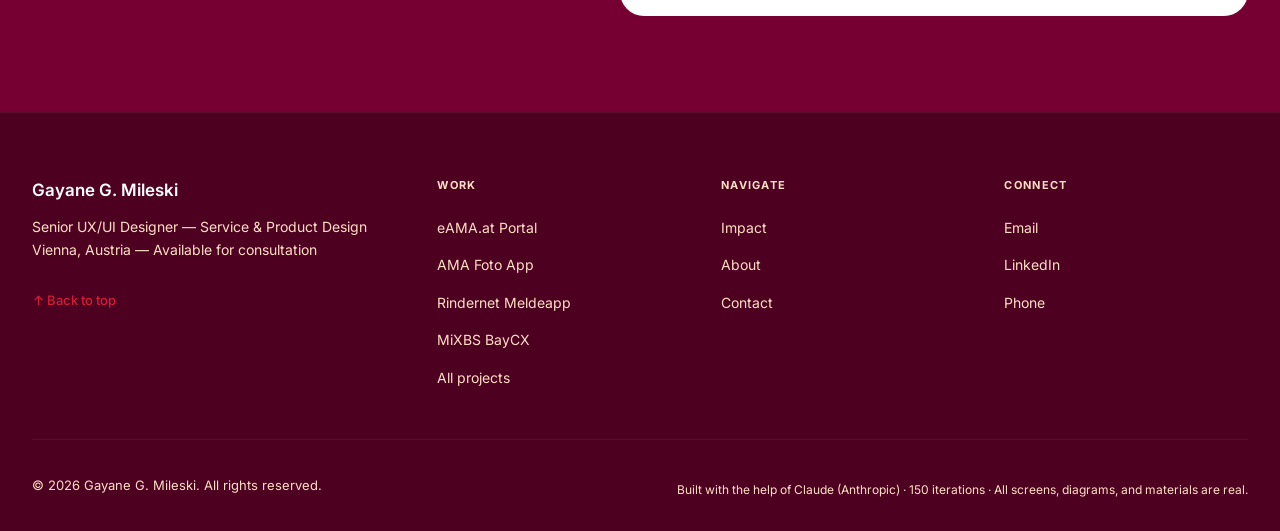
==== commit 84d13315: "content: testimonials, mixbs, and other-works updates (#65) - index: paraphrase all three testimonia" ====
--- a/index.html
+++ b/index.html
@@ -615,11 +615,10 @@
         <article class="testimonial-card" data-reveal data-reveal-delay="1">
           <div class="testimonial-quote-mark" aria-hidden="true">“</div>
           <blockquote>
-            <p class="testimonial-text">“The redesign of the MFA submission workflow had an immediate impact on our operations. Completion rates improved significantly, and the number of incomplete applications requiring manual follow-up dropped substantially — freeing our team to focus on more complex cases.”</p>
+            <p class="testimonial-text">“The redesign of the MFA submission workflow had an immediate impact on our operations. Completion rates rose significantly and far fewer incomplete applications needed manual follow-up — freeing the team to focus on the genuinely complex cases.”</p>
           </blockquote>
           <footer class="testimonial-footer">
             <div class="testimonial-name">H. Eder</div>
-            <div class="testimonial-role">Agricultural Direct Payments</div>
             <div class="testimonial-org">
               <svg width="12" height="12" fill="none" stroke="currentColor" stroke-width="2" viewBox="0 0 24 24"><path d="M19 21V5a2 2 0 00-2-2H7a2 2 0 00-2 2v16"/><path d="M3 21h18M9 21V10h6v11"/></svg>
               AMA — Agrarmarkt Austria
@@ -630,11 +629,10 @@
         <article class="testimonial-card" data-reveal data-reveal-delay="2">
           <div class="testimonial-quote-mark" aria-hidden="true">“</div>
           <blockquote>
-            <p class="testimonial-text">“With her clear explanations she won over our business department remarkably quickly, diplomatically dispelling every concern in the meeting and answering their questions with real competence — so the changes we had planned could then be implemented smoothly, almost entirely without friction.”</p>
+            <p class="testimonial-text">“With her clear explanations she won over our business department remarkably quickly, diplomatically dispelling every concern and answering their questions with real competence — so the changes we had planned could then be implemented smoothly, without friction.”</p>
           </blockquote>
           <footer class="testimonial-footer">
-            <div class="testimonial-name">Dipl.-Ing. D. Perner</div>
-            <div class="testimonial-role">Software-Testkoordination</div>
+            <div class="testimonial-name">T. Strehe</div>
             <div class="testimonial-org">
               <svg width="12" height="12" fill="none" stroke="currentColor" stroke-width="2" viewBox="0 0 24 24"><path d="M19 21V5a2 2 0 00-2-2H7a2 2 0 00-2 2v16"/><path d="M3 21h18M9 21V10h6v11"/></svg>
               AMA — Agrarmarkt Austria
@@ -645,11 +643,10 @@
         <article class="testimonial-card" data-reveal data-reveal-delay="3">
           <div class="testimonial-quote-mark" aria-hidden="true">“</div>
           <blockquote>
-            <p class="testimonial-text">“The KPI results from this engagement were unambiguous. Task success rates, satisfaction scores, and support volumes all moved decisively in the right direction. The design decisions were evidence-based, well-documented, and directly traceable to the outcomes we presented to our leadership.”</p>
+            <p class="testimonial-text">“It looks perfect. I'm thoroughly impressed by both the functionality and the intuitiveness of what was delivered — it works exactly as it should, and there is nothing at all standing in the way of going live. From my side, this is an unequivocal, wholehearted go-ahead.”</p>
           </blockquote>
           <footer class="testimonial-footer">
-            <div class="testimonial-name">A. Prenner</div>
-            <div class="testimonial-role">Referatsleiter</div>
+            <div class="testimonial-name">D. Perner</div>
             <div class="testimonial-org">
               <svg width="12" height="12" fill="none" stroke="currentColor" stroke-width="2" viewBox="0 0 24 24"><path d="M19 21V5a2 2 0 00-2-2H7a2 2 0 00-2 2v16"/><path d="M3 21h18M9 21V10h6v11"/></svg>
               AMA — Agrarmarkt Austria
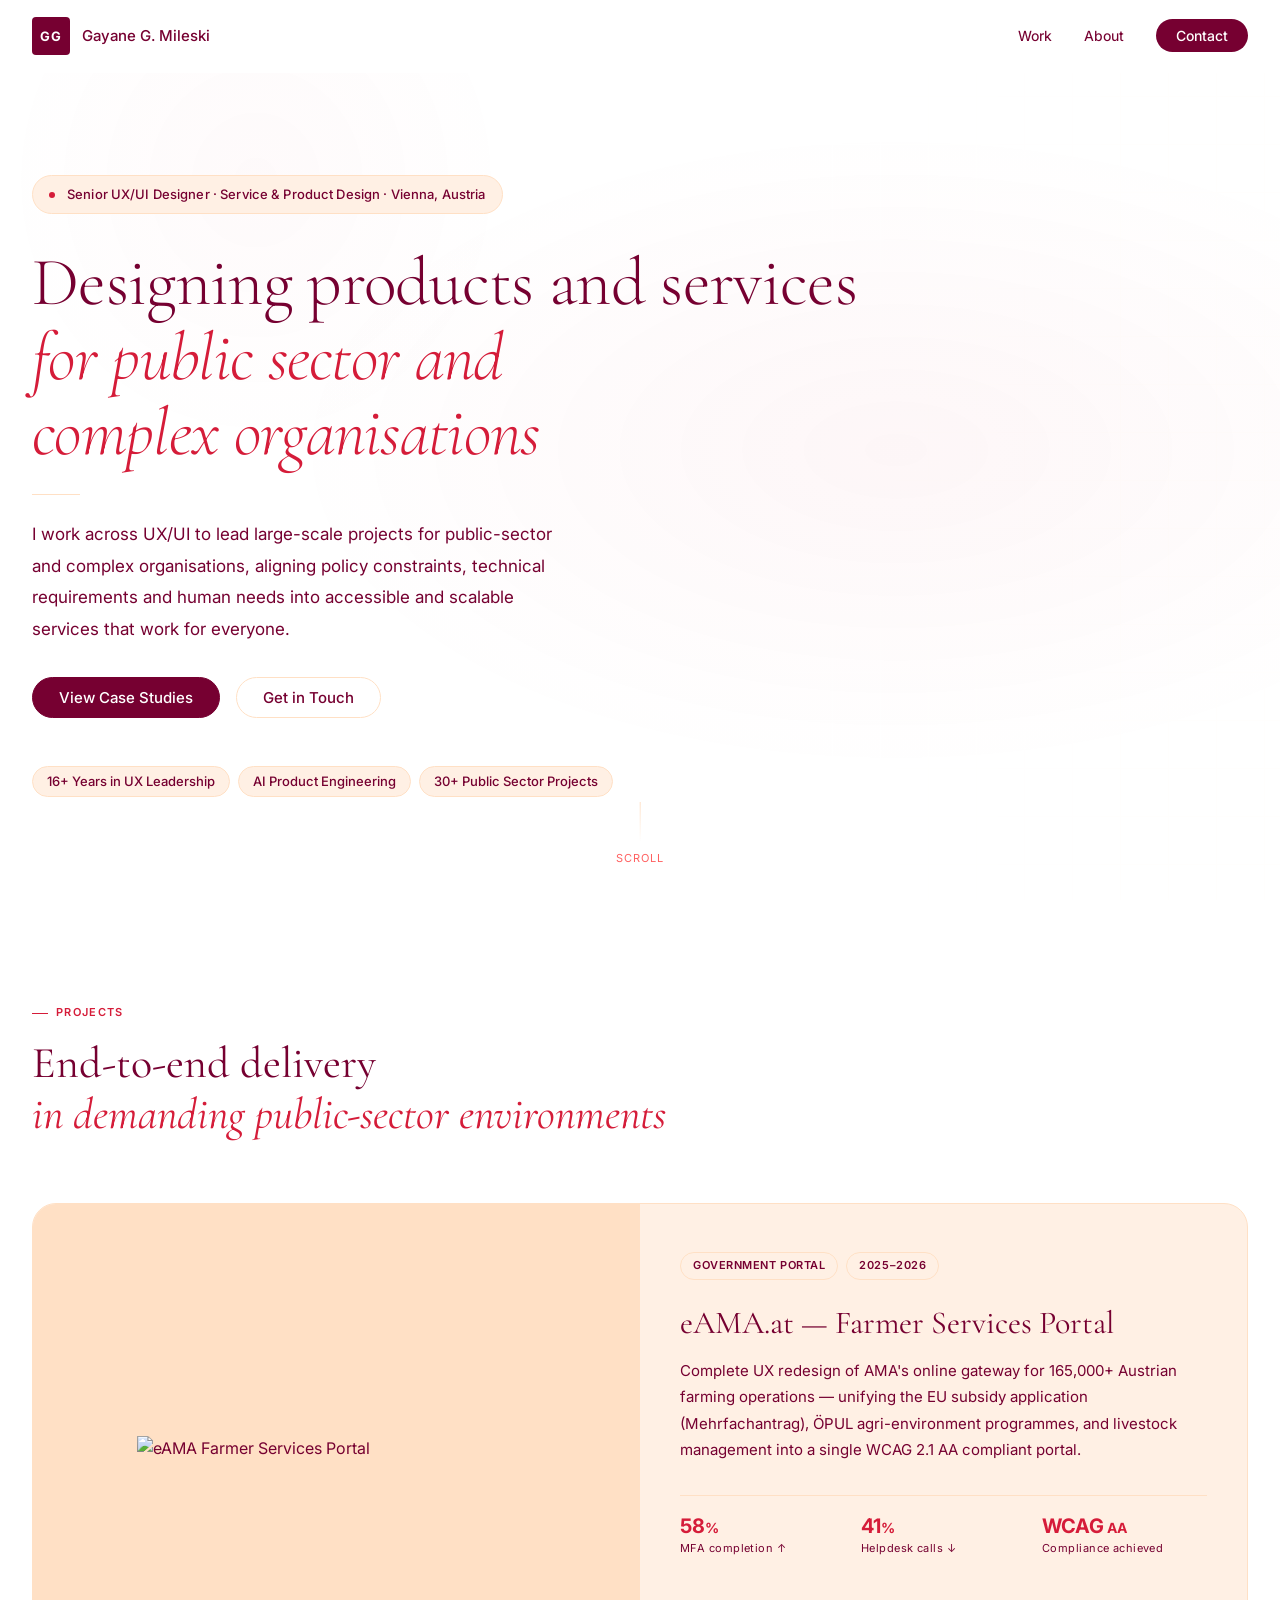
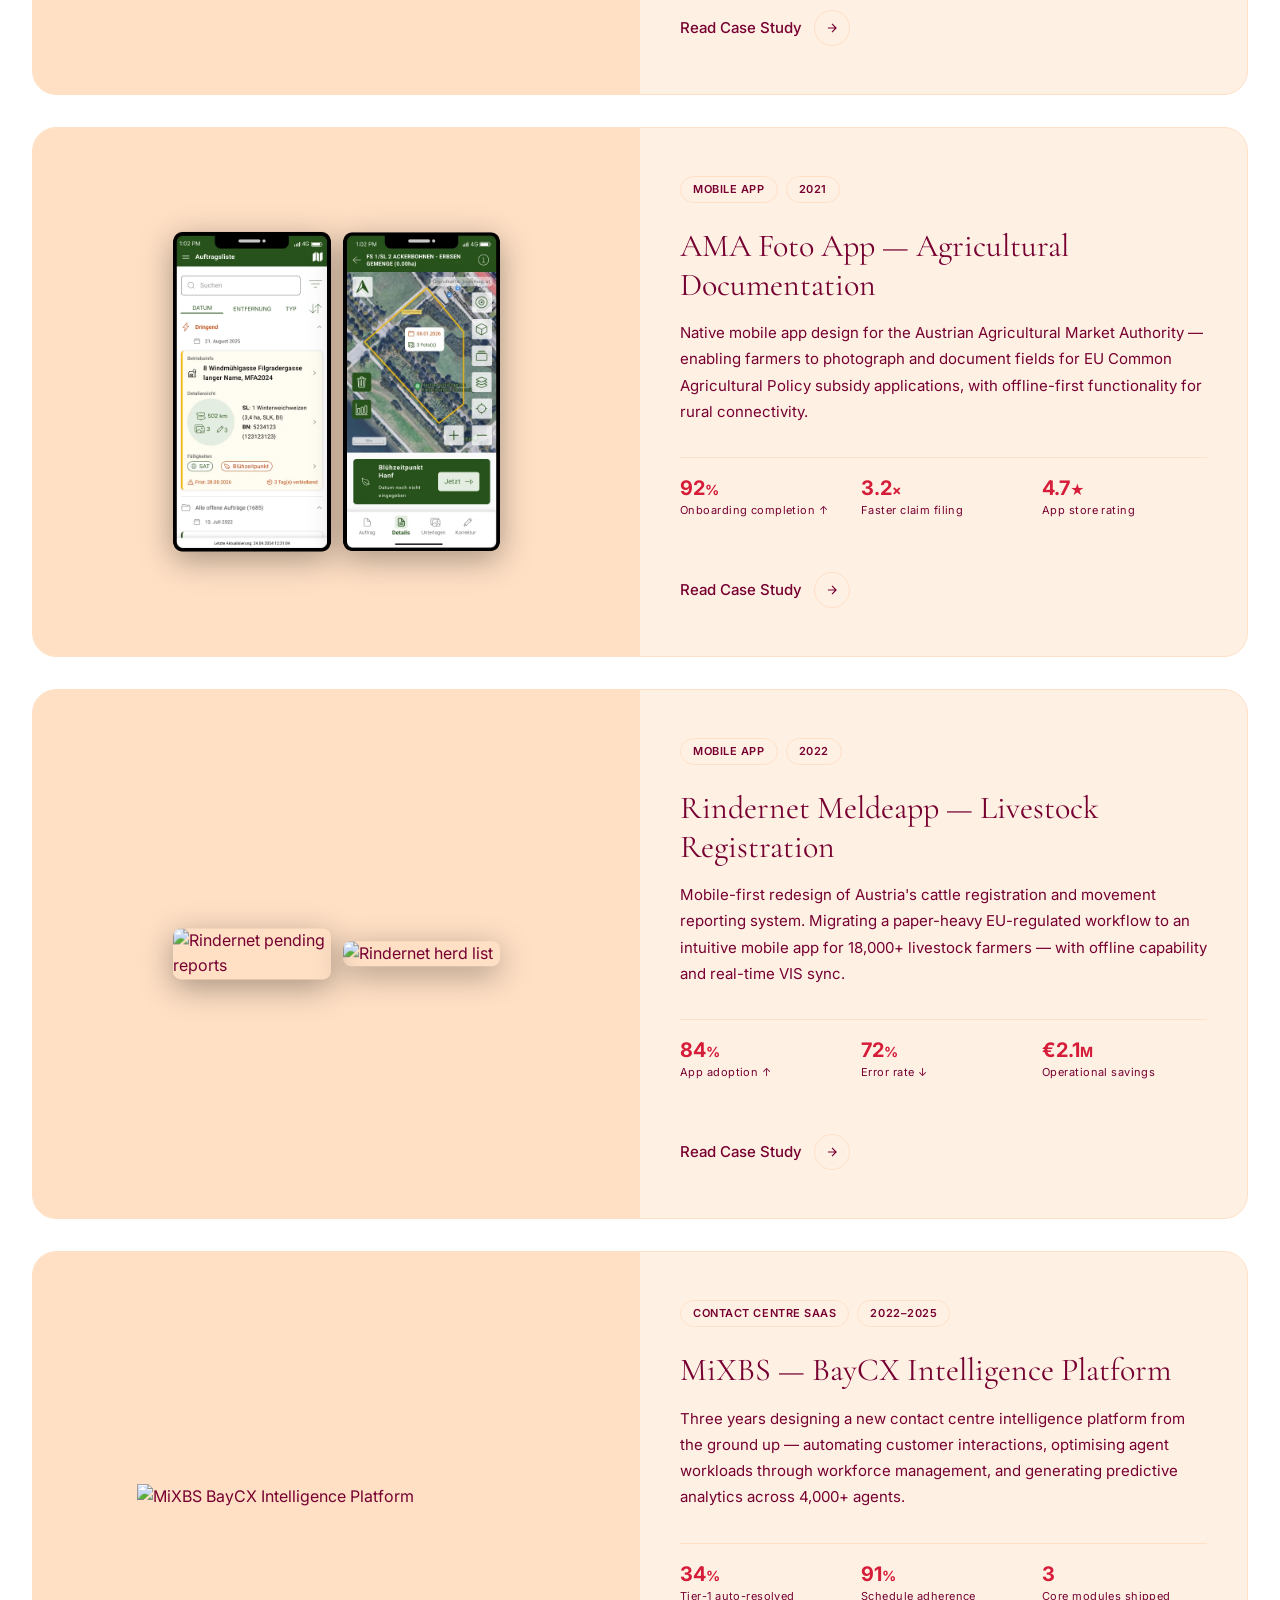
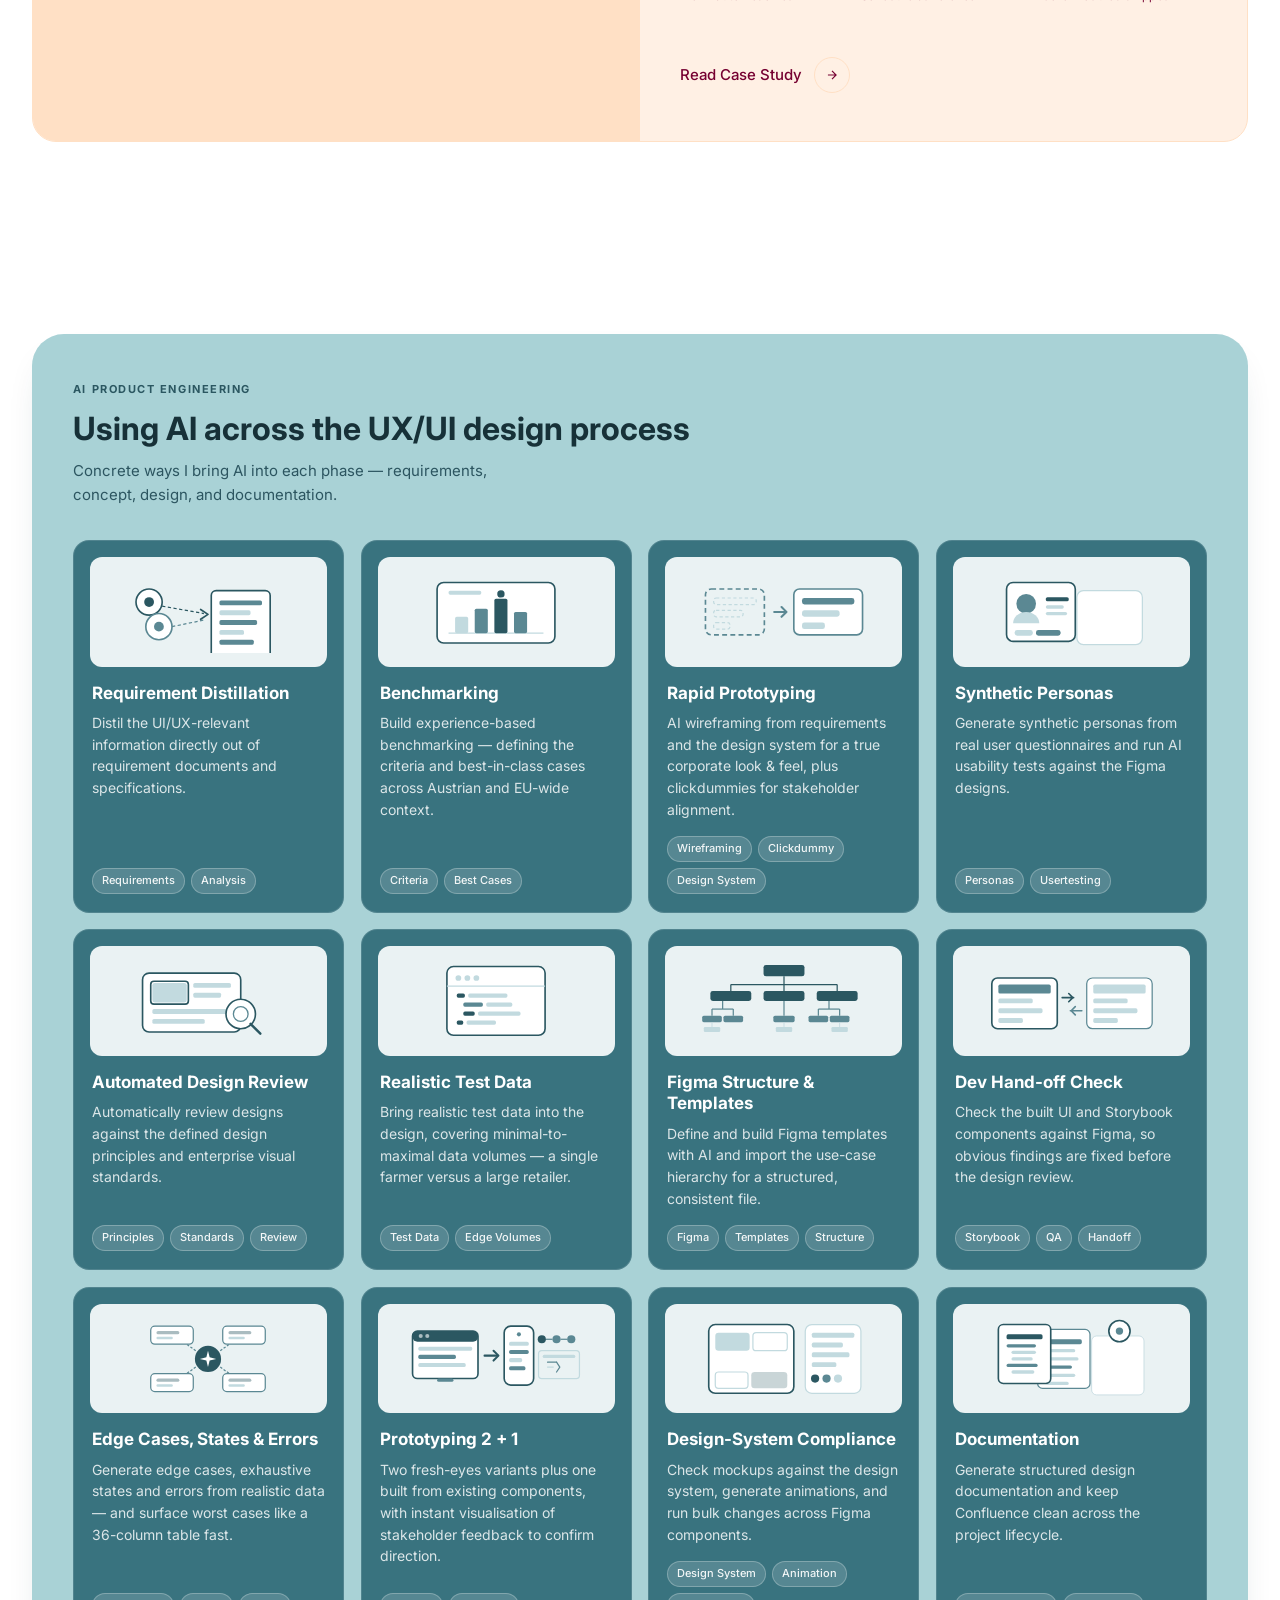
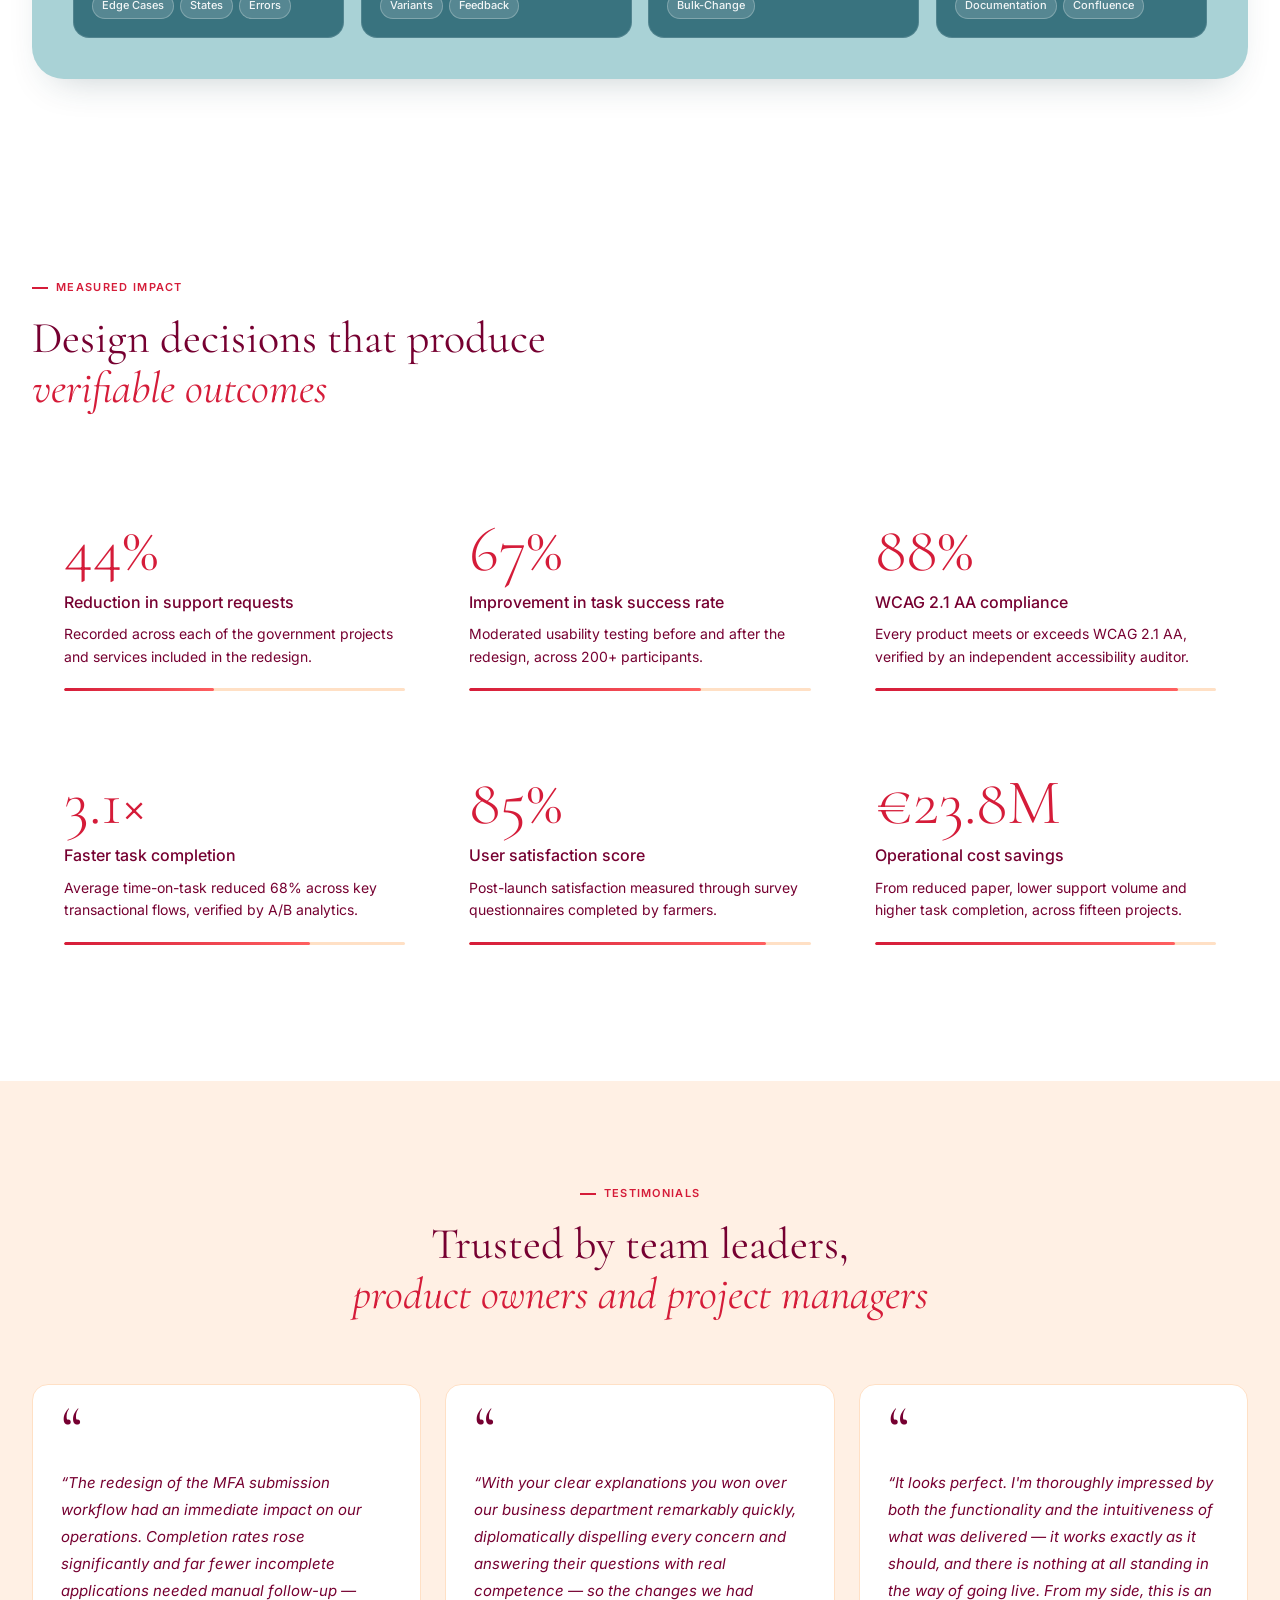
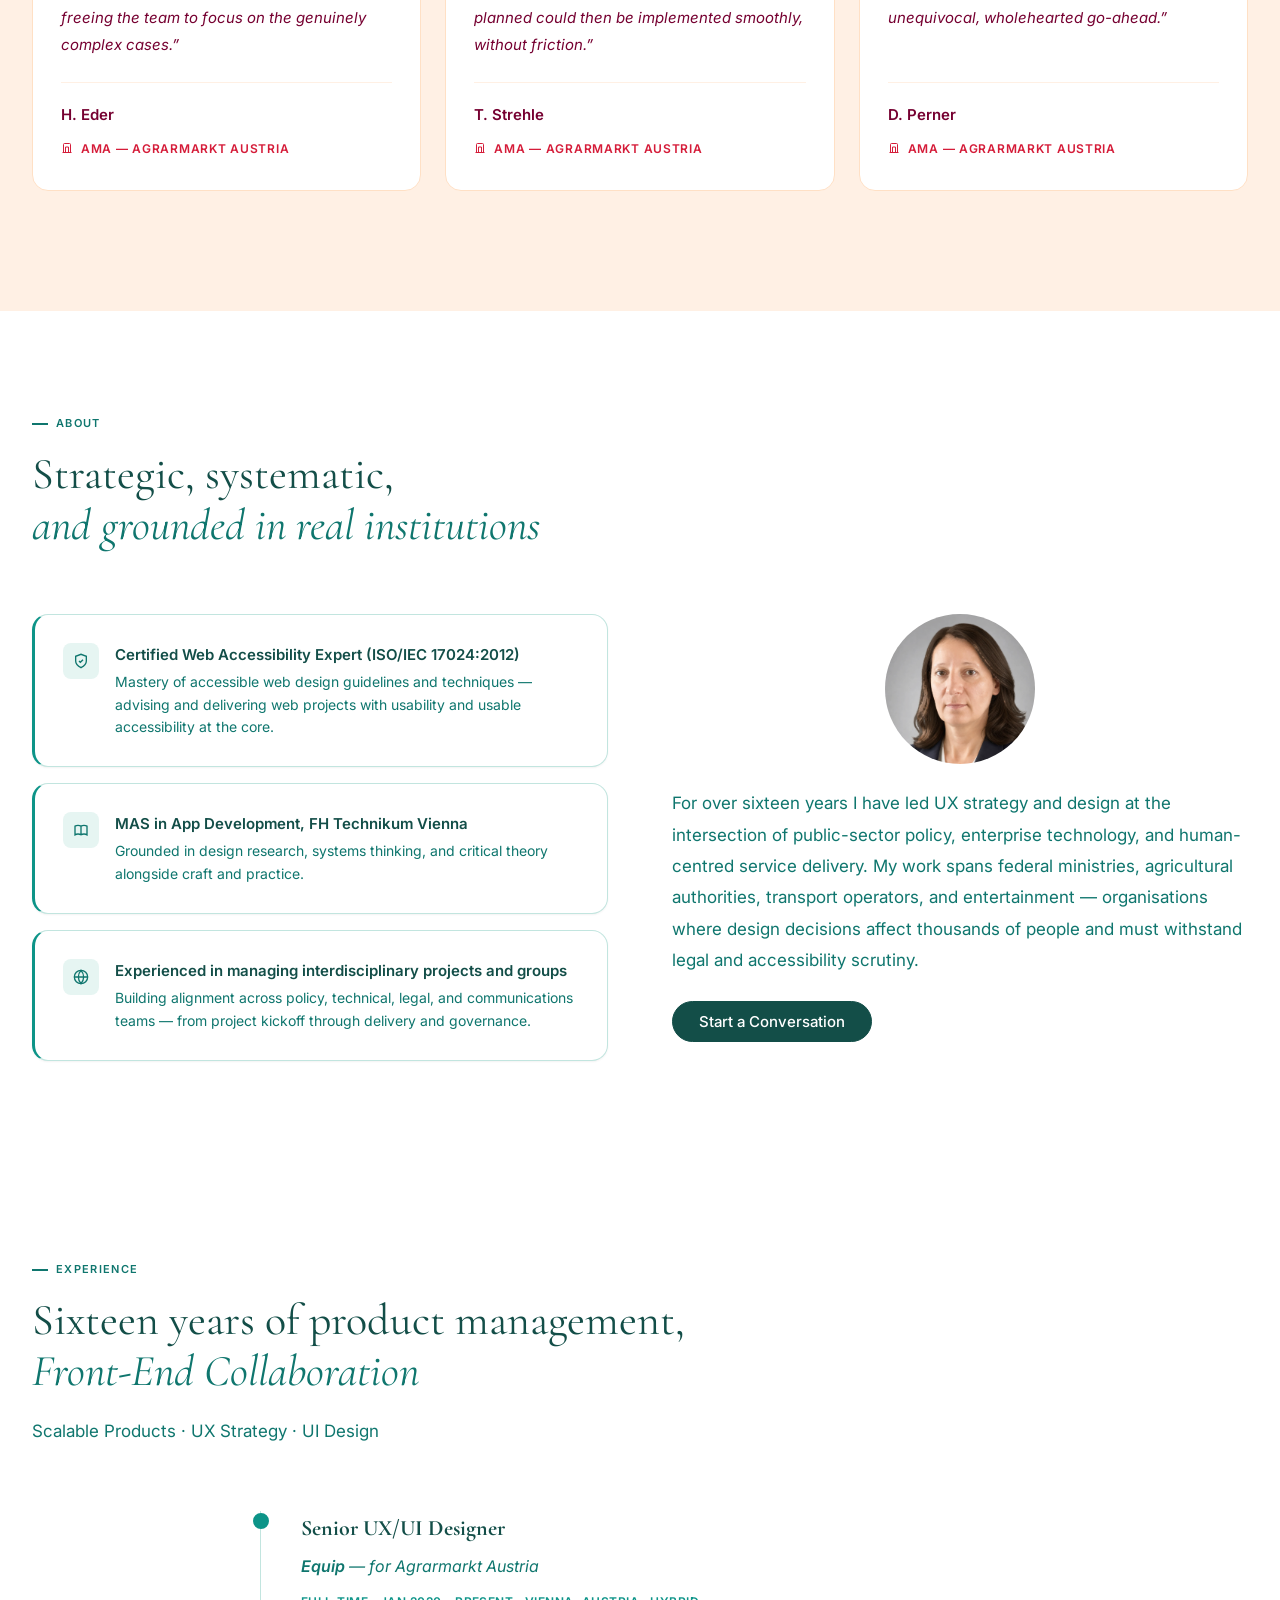
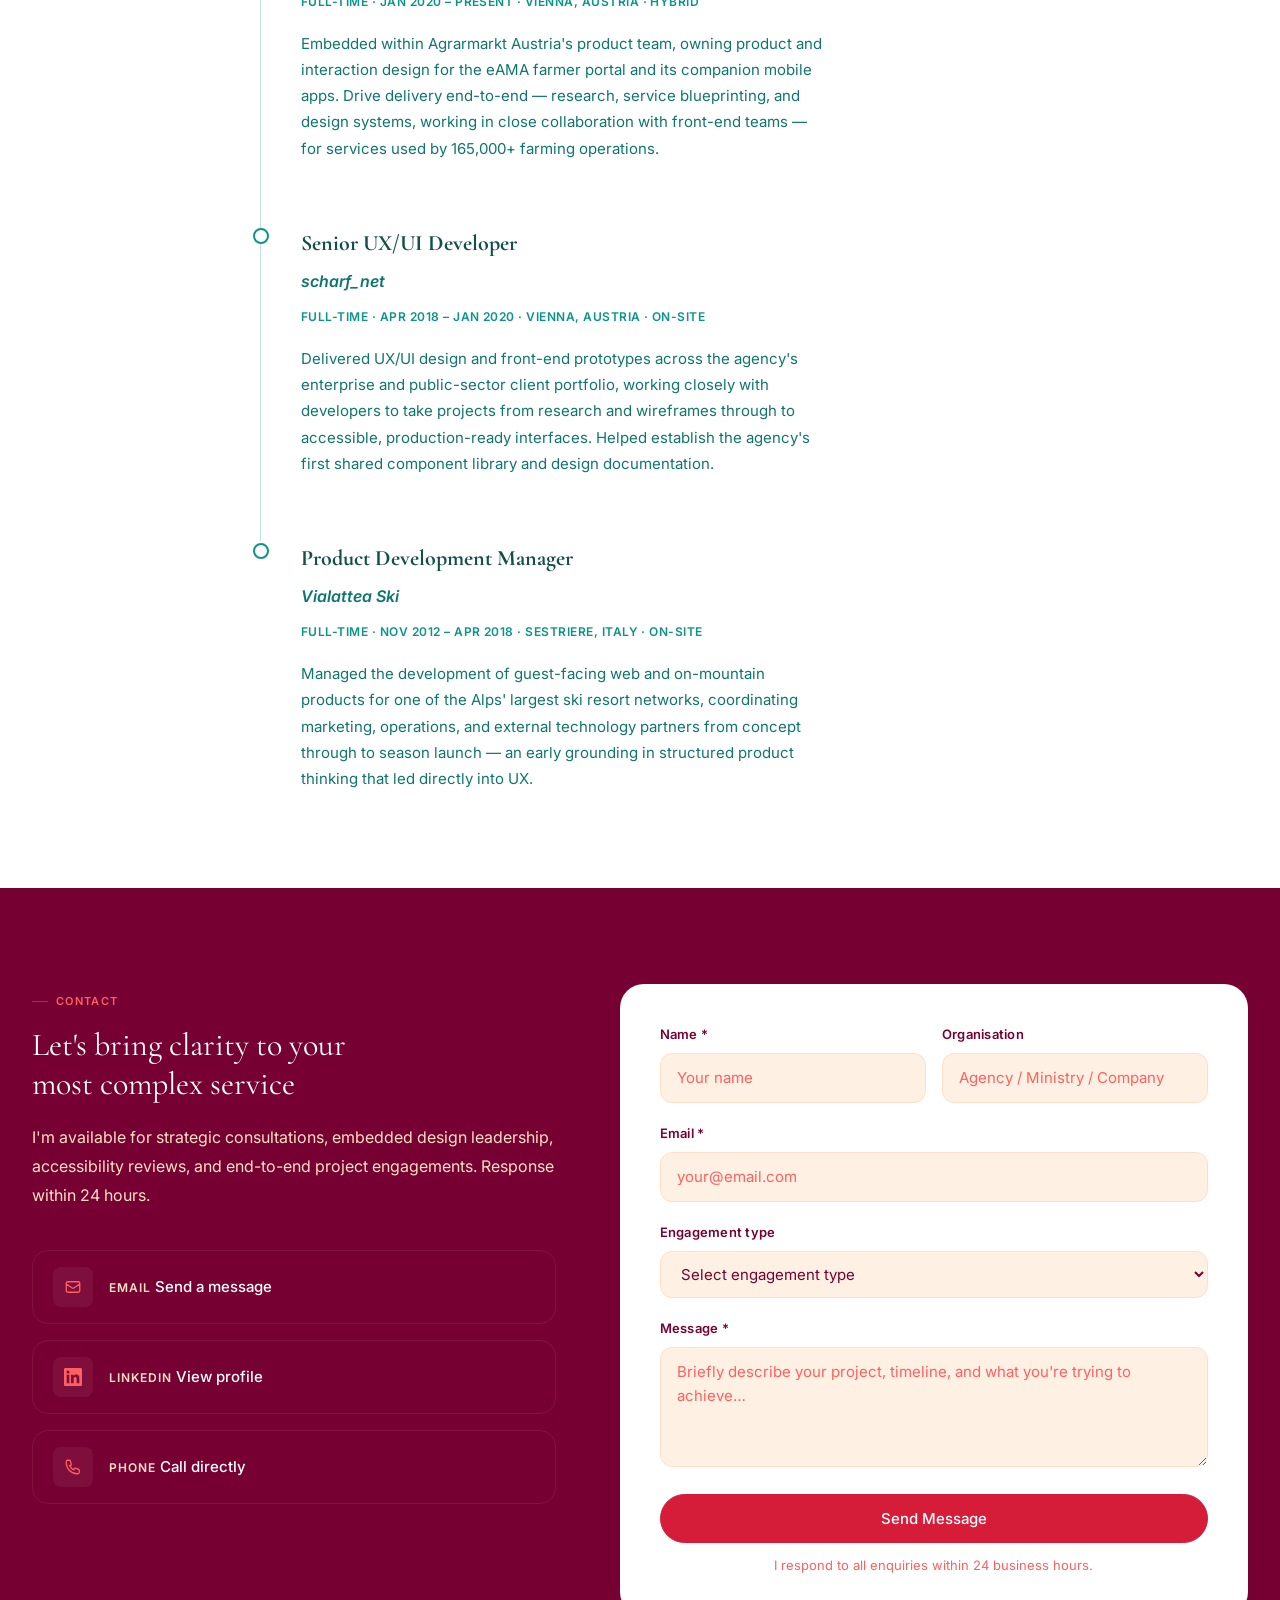
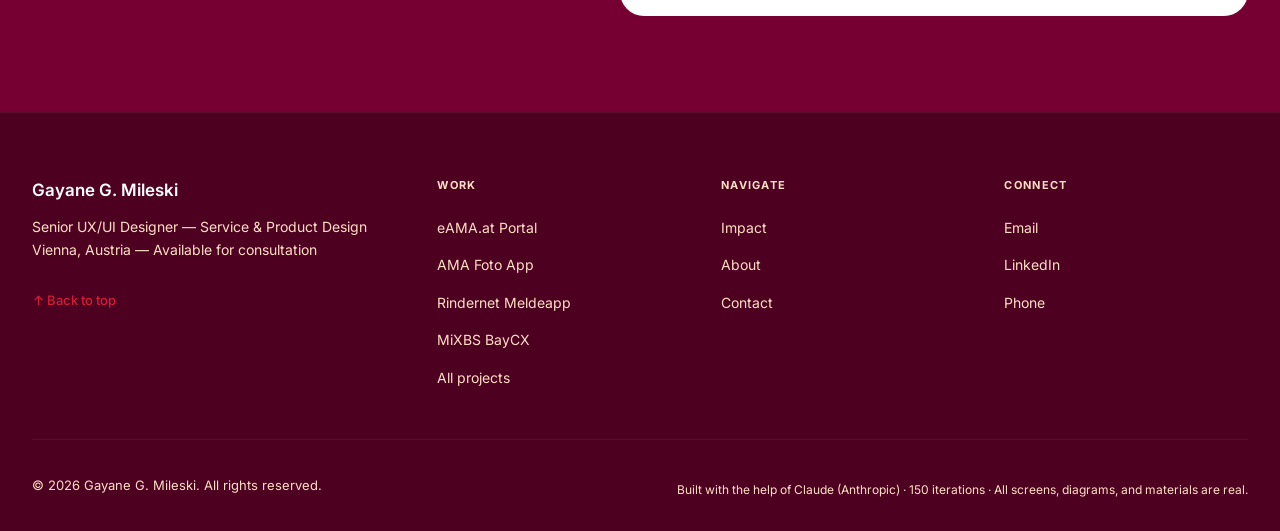
==== commit cdcd6f51: "index: fix T. Strehle name and switch quote to second person - "T. Strehe" → "T. Strehle". - Rephras" ====
--- a/index.html
+++ b/index.html
@@ -629,10 +629,10 @@
         <article class="testimonial-card" data-reveal data-reveal-delay="2">
           <div class="testimonial-quote-mark" aria-hidden="true">“</div>
           <blockquote>
-            <p class="testimonial-text">“With her clear explanations she won over our business department remarkably quickly, diplomatically dispelling every concern and answering their questions with real competence — so the changes we had planned could then be implemented smoothly, without friction.”</p>
+            <p class="testimonial-text">“With your clear explanations you won over our business department remarkably quickly, diplomatically dispelling every concern and answering their questions with real competence — so the changes we had planned could then be implemented smoothly, without friction.”</p>
           </blockquote>
           <footer class="testimonial-footer">
-            <div class="testimonial-name">T. Strehe</div>
+            <div class="testimonial-name">T. Strehle</div>
             <div class="testimonial-org">
               <svg width="12" height="12" fill="none" stroke="currentColor" stroke-width="2" viewBox="0 0 24 24"><path d="M19 21V5a2 2 0 00-2-2H7a2 2 0 00-2 2v16"/><path d="M3 21h18M9 21V10h6v11"/></svg>
               AMA — Agrarmarkt Austria
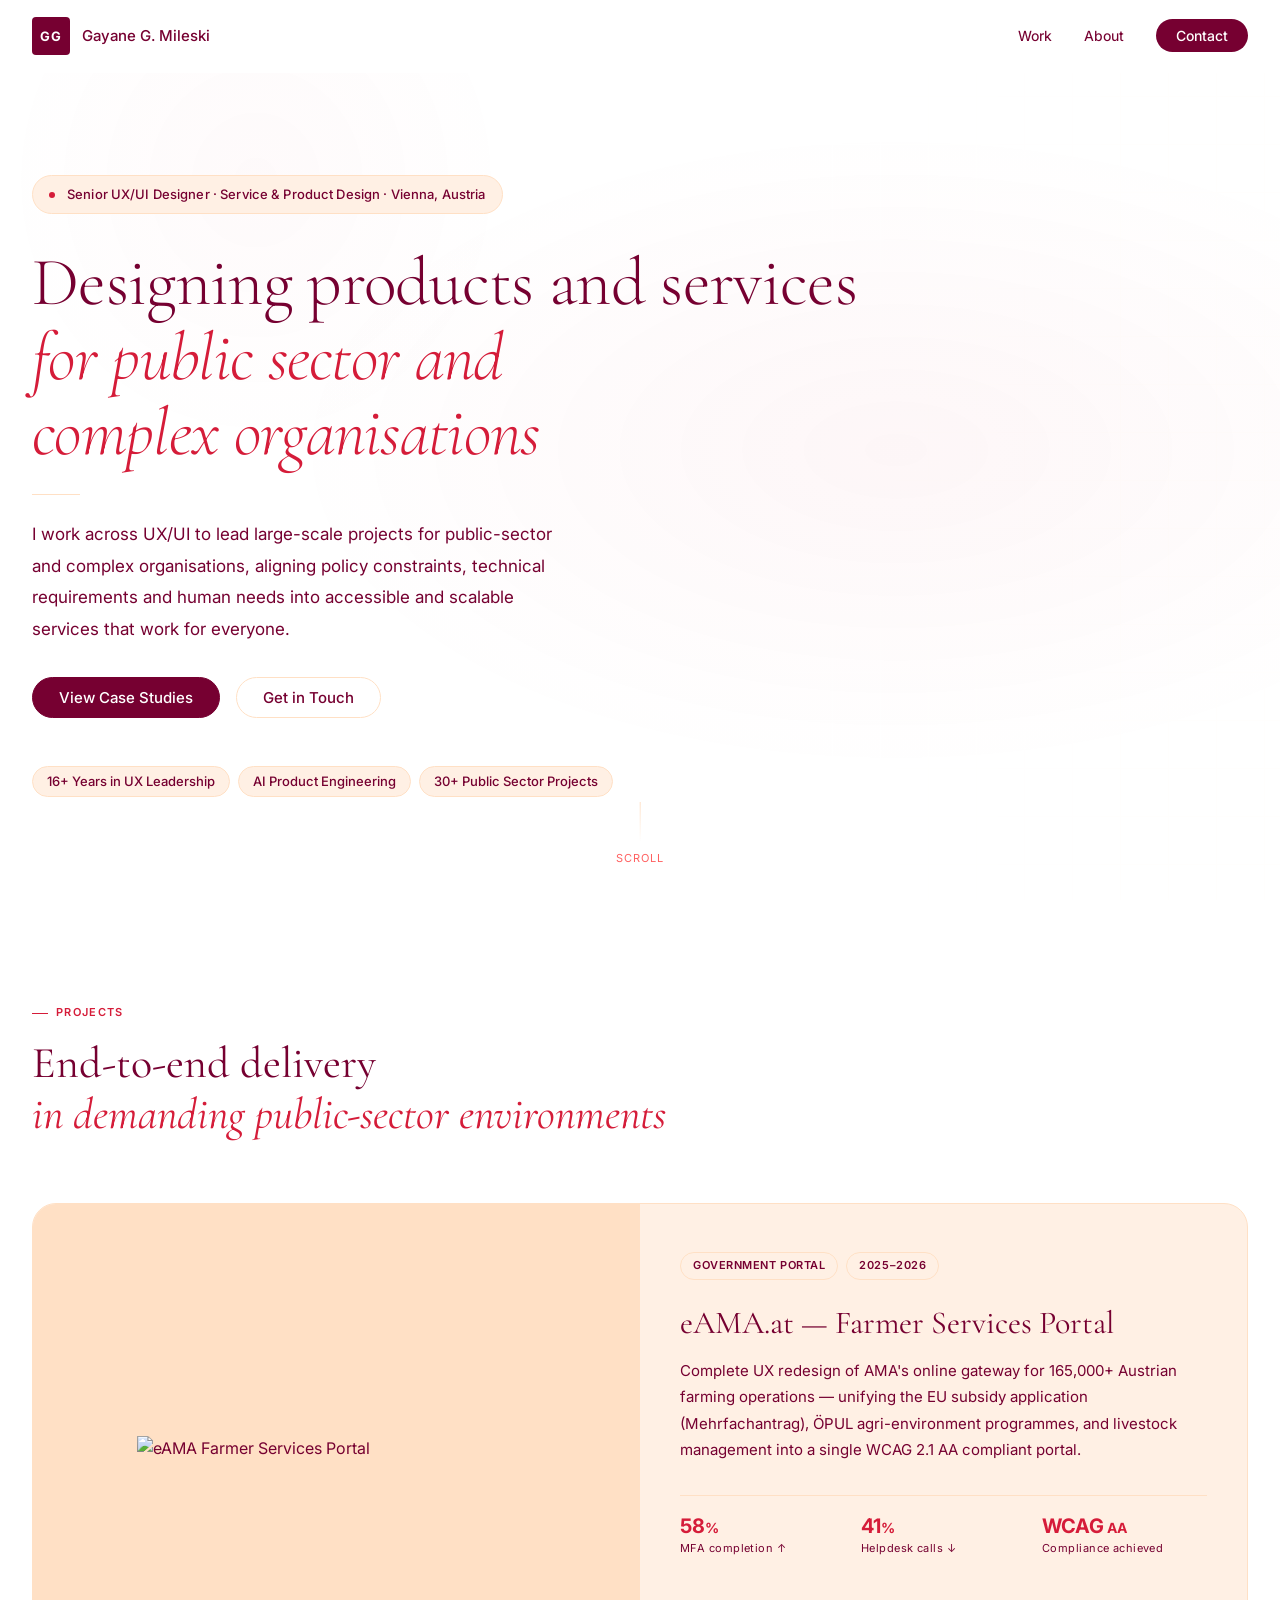
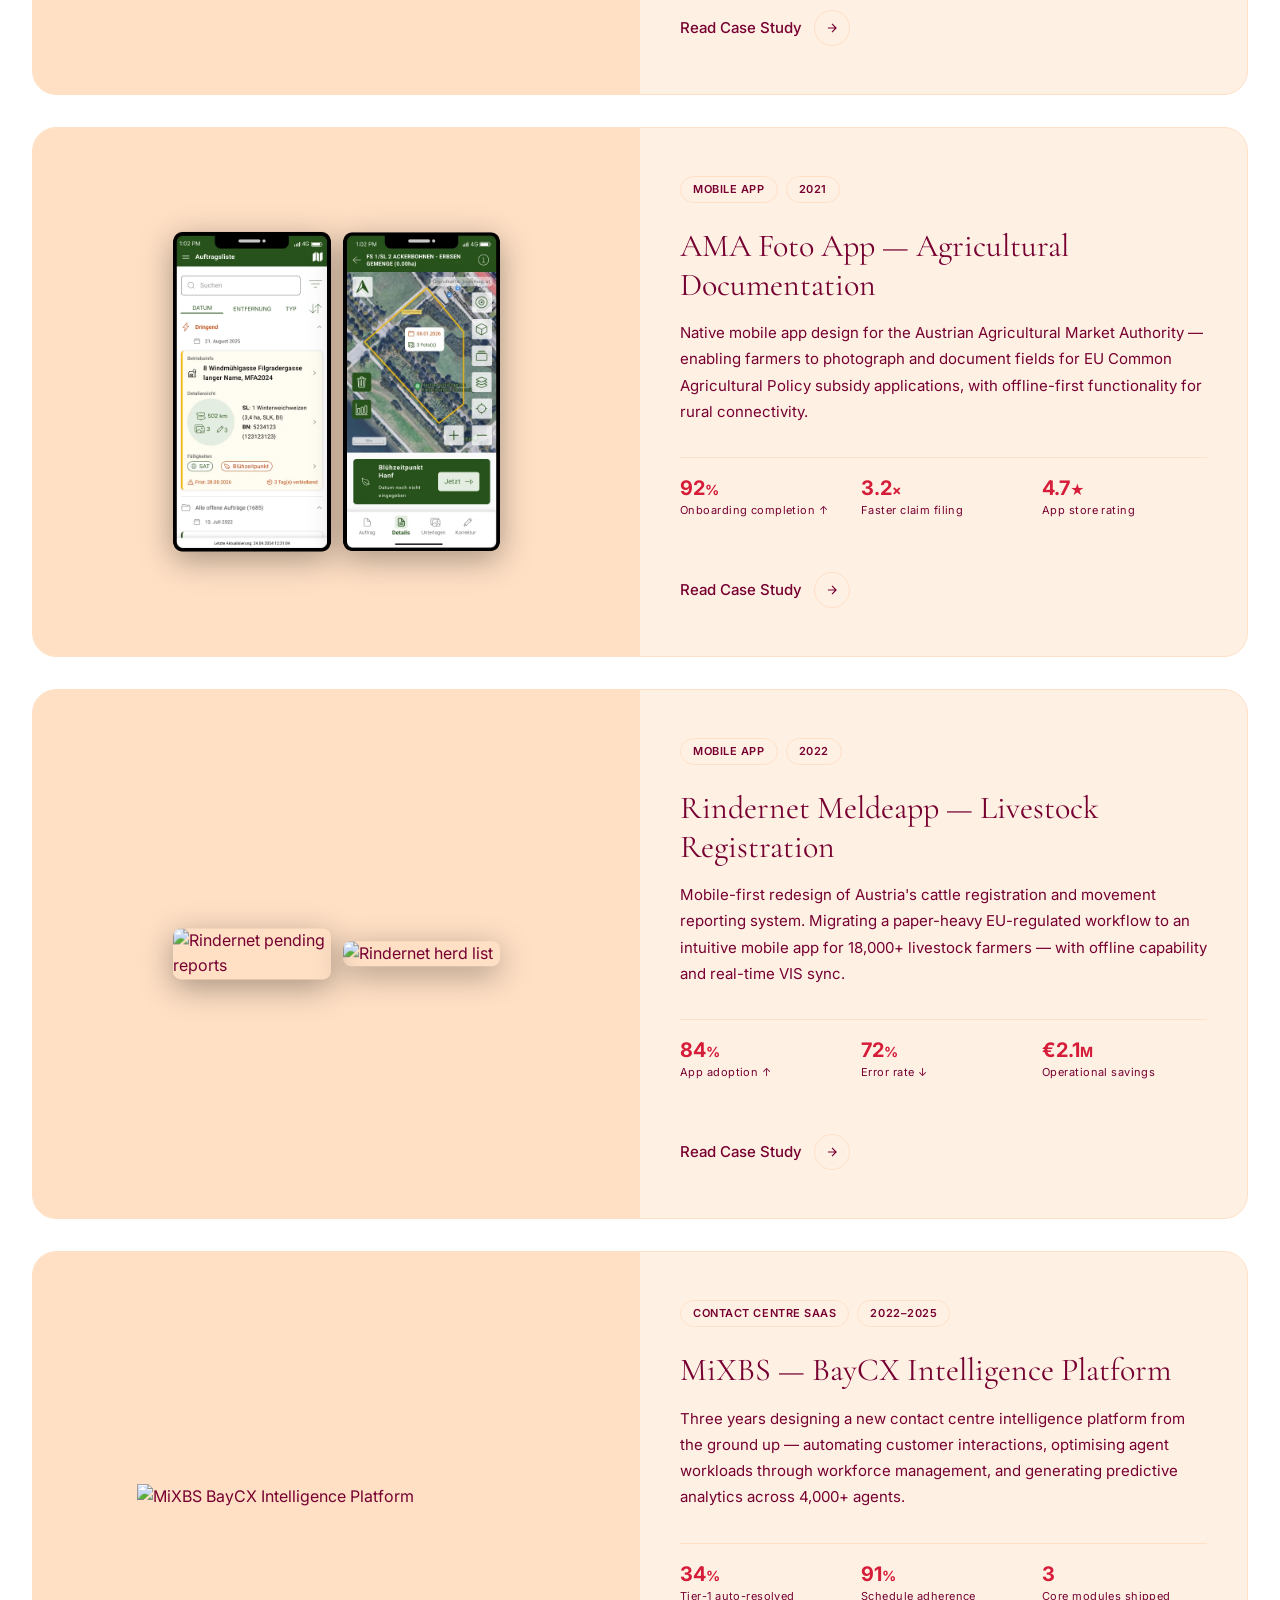
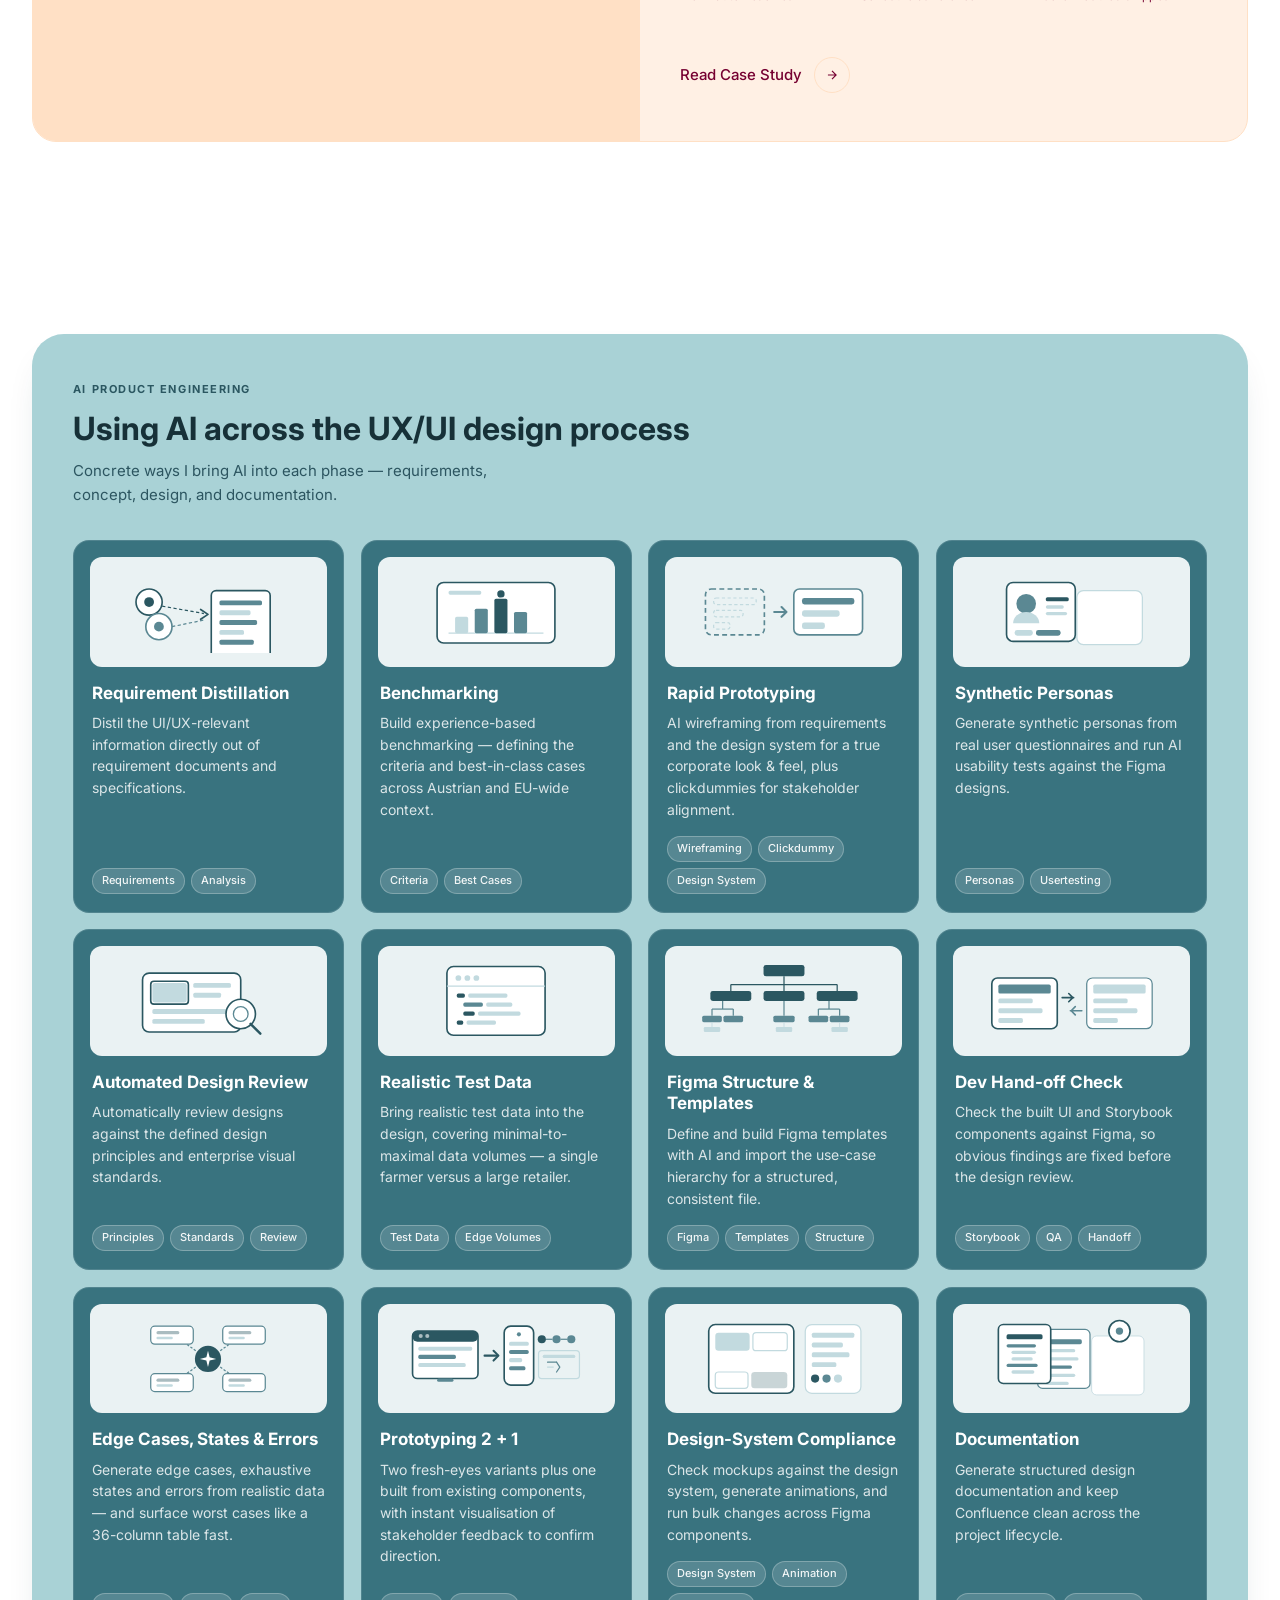
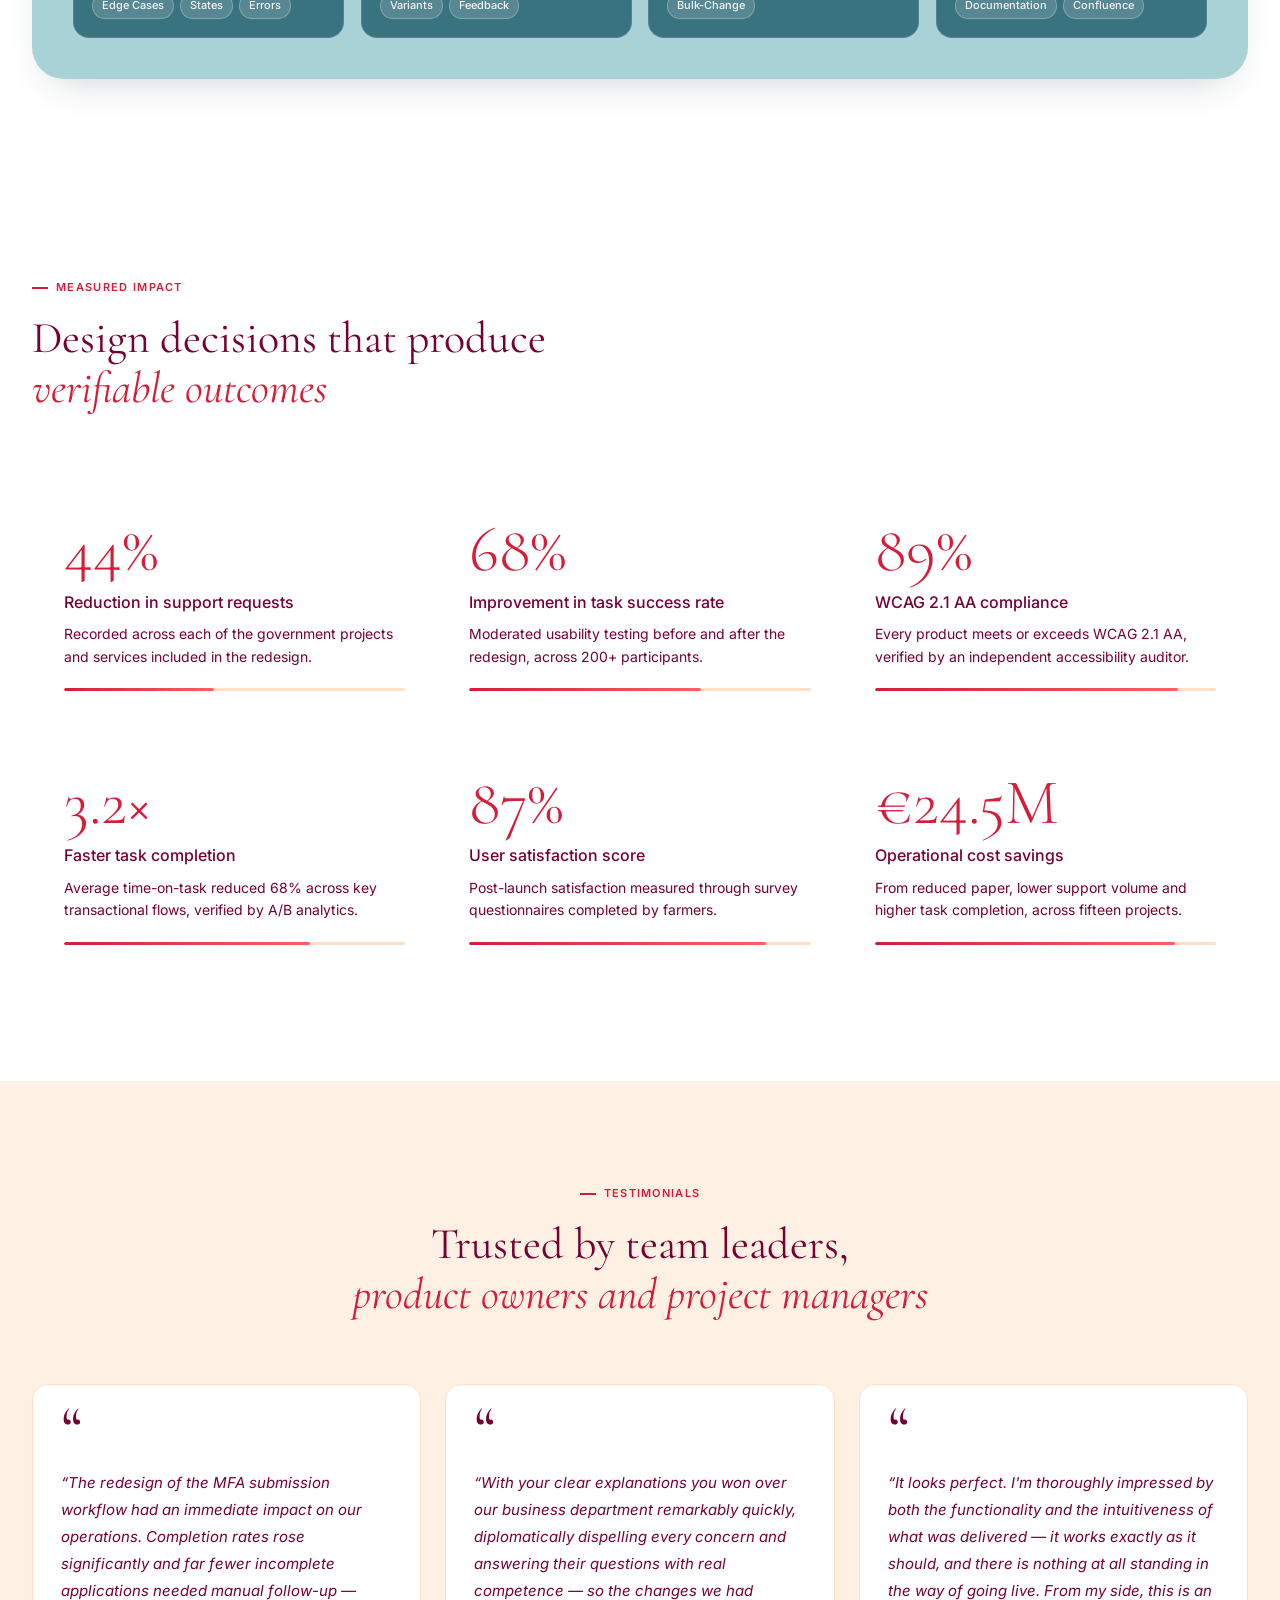
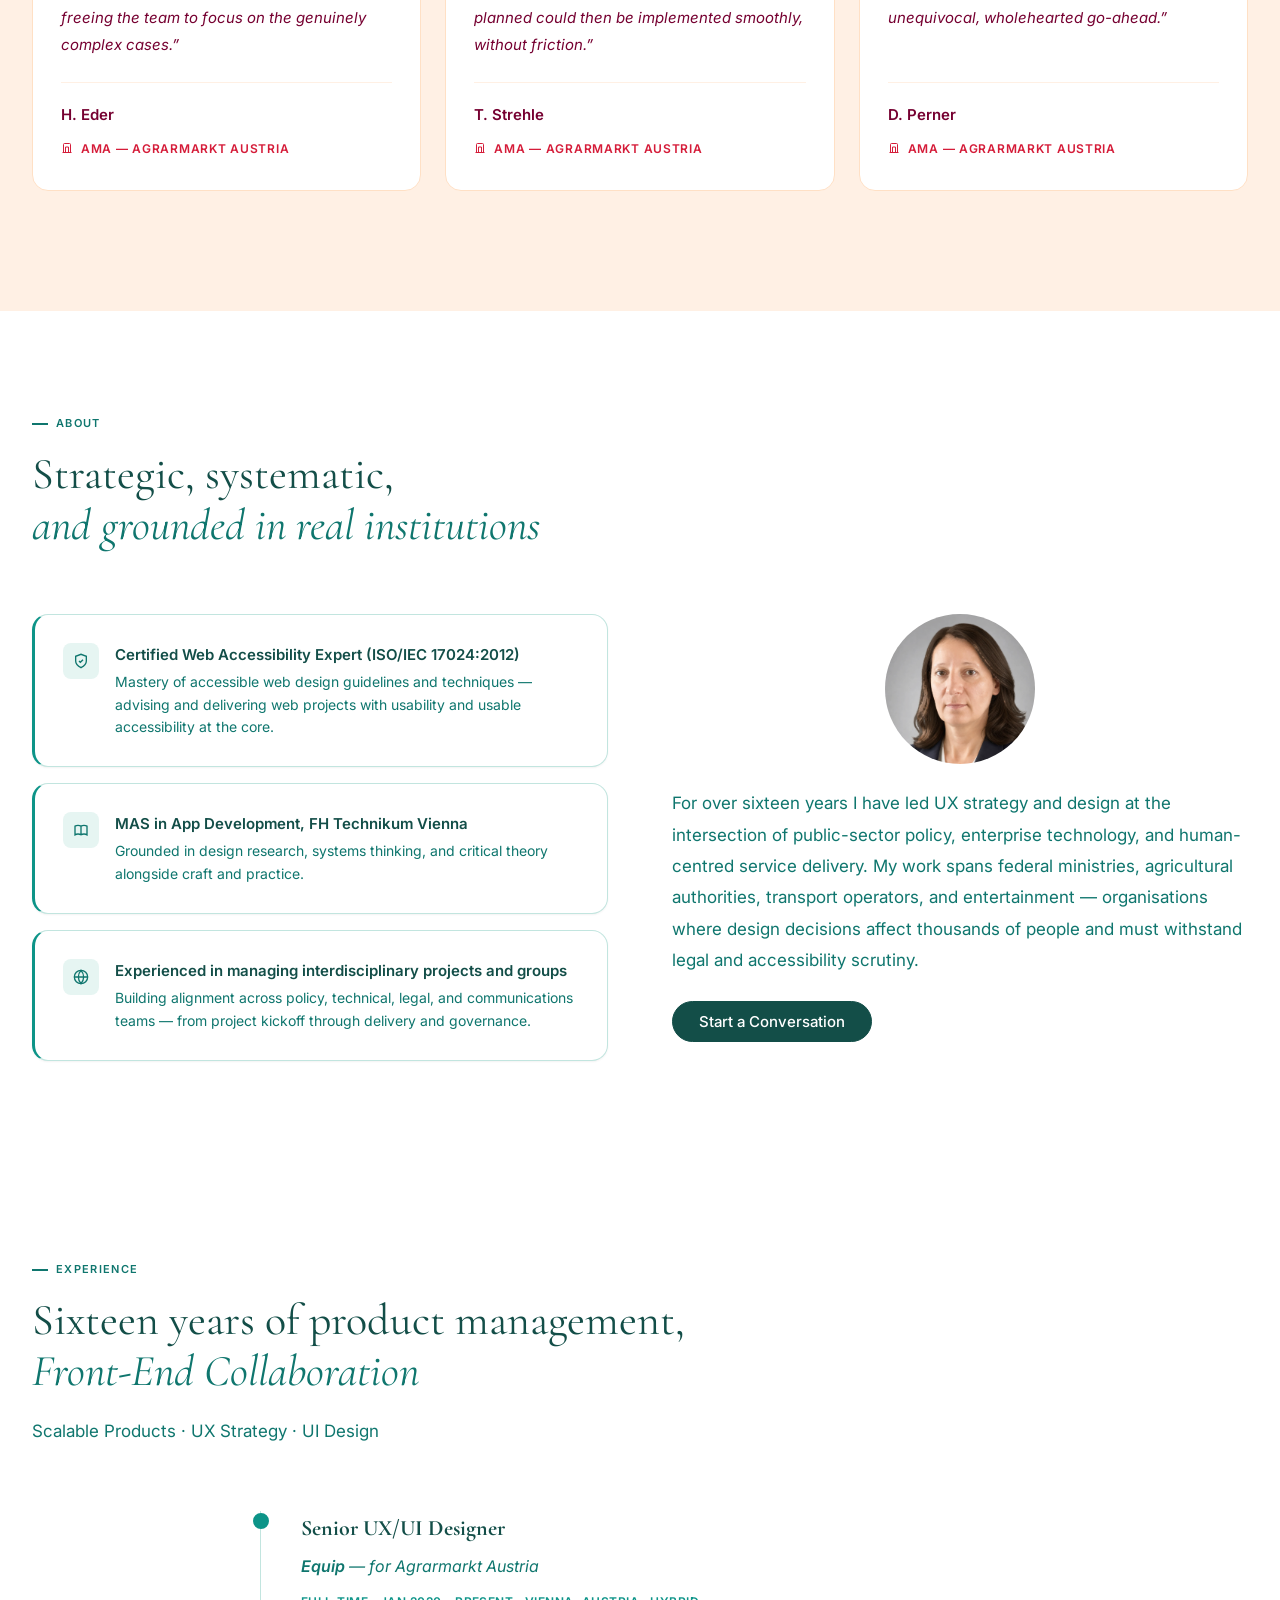
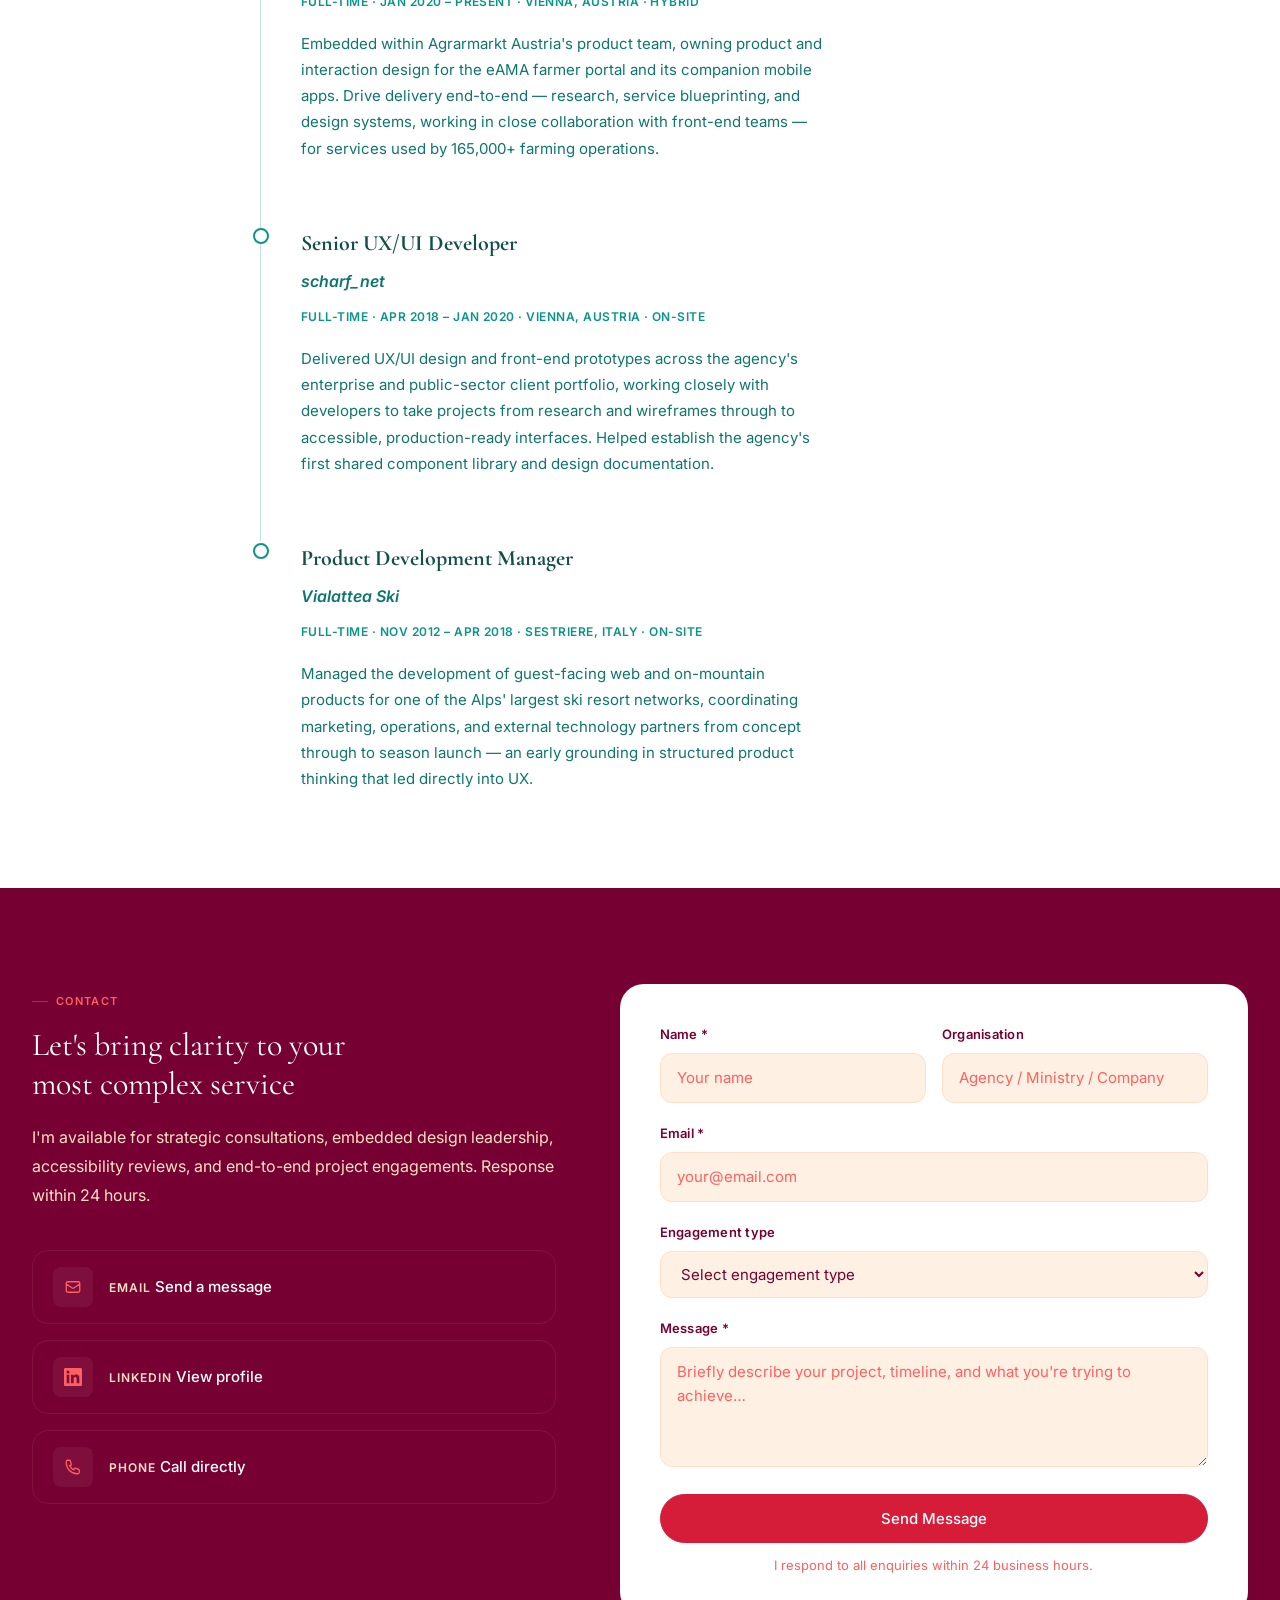
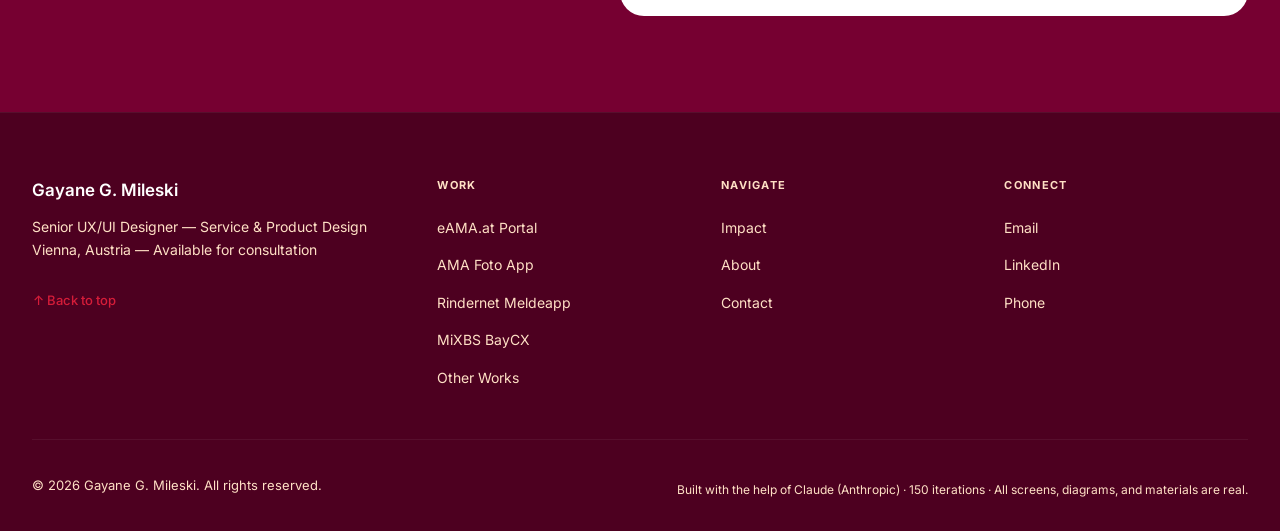
==== commit 1cb8ee6b: "footer: replace "All projects" link with "Other Works" (#67) Point the footer Work column's last lin" ====
--- a/index.html
+++ b/index.html
@@ -886,7 +886,7 @@
             <li><a href="case-studies/ama-foto.html"   class="footer-link">AMA Foto App</a></li>
             <li><a href="case-studies/rindernet.html"  class="footer-link">Rindernet Meldeapp</a></li>
             <li><a href="case-studies/mixbs.html"      class="footer-link">MiXBS BayCX</a></li>
-            <li><a href="#work"                        class="footer-link">All projects</a></li>
+            <li><a href="other-works.html"             class="footer-link">Other Works</a></li>
           </ul>
         </div>
         <div>
